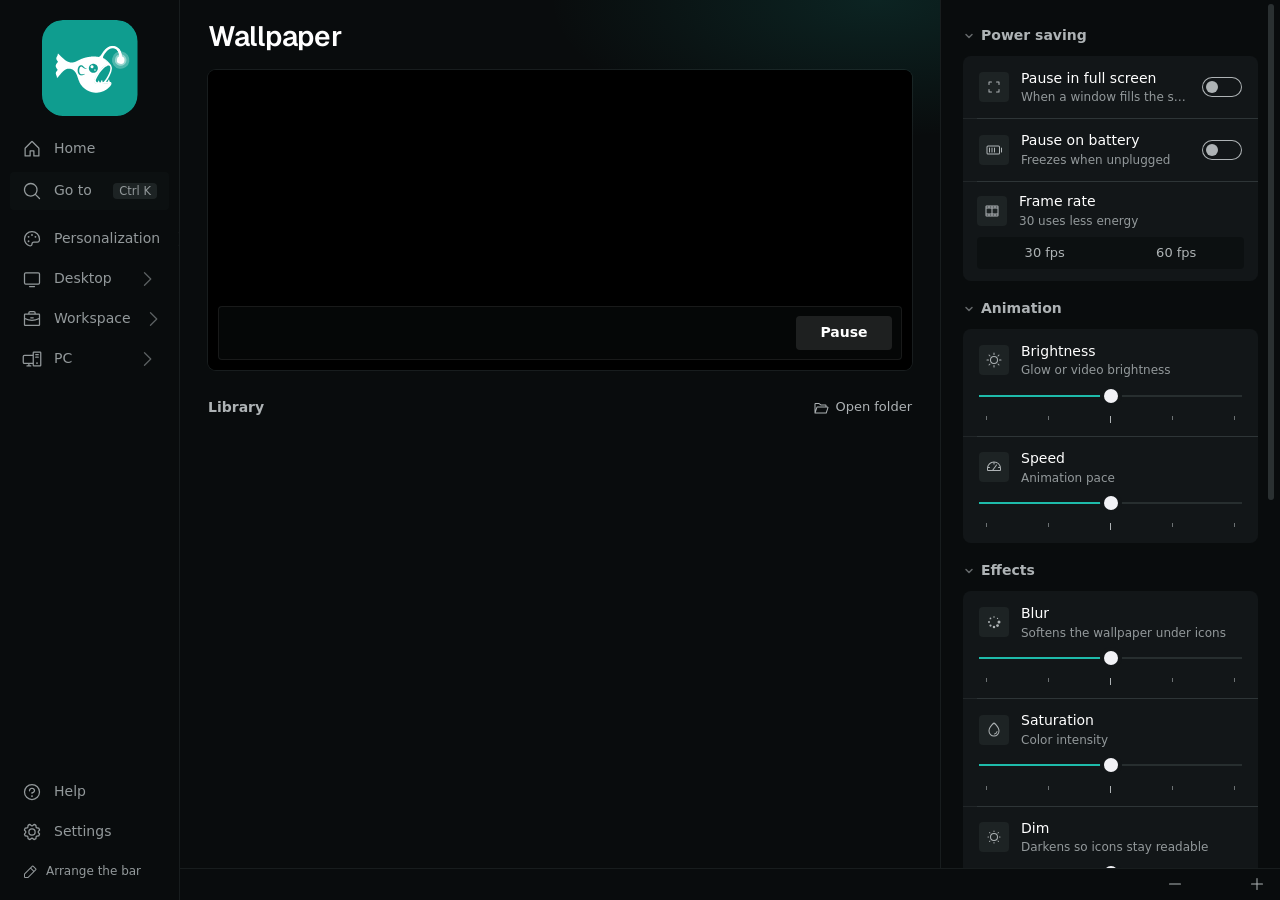
==== app/ui/index.html @ a99269d8 "Share the swim of the fish in mark-swim.js, for the marks of the window and the wallpapers that show" ====
<!doctype html>
<html lang="en">
<head>
<meta charset="utf-8">
<meta name="viewport" content="width=device-width, initial-scale=1">
<meta http-equiv="Content-Security-Policy" content="default-src 'none'; font-src 'self'; script-src 'self'; style-src 'self' 'unsafe-inline'; img-src 'self' data: blob: https://media.example https://notes.example https://shelf.example; media-src 'self' data: blob: https://media.example; frame-src 'self' https://media.example; connect-src 'self'; base-uri 'none'; form-action 'none'">
<title>lampfish</title>
<link rel="icon" href="data:,">
<link rel="stylesheet" href="main.css">
<link rel="stylesheet" href="sounds.css">
<link rel="stylesheet" href="icons.css">
<link rel="stylesheet" href="arrange.css">
<link rel="stylesheet" href="mouse.css">
<link rel="stylesheet" href="disk.css">
<link rel="stylesheet" href="hardware.css">
<link rel="stylesheet" href="network.css">
<link rel="stylesheet" href="tasks.css">
<link rel="stylesheet" href="chart.css">
<link rel="stylesheet" href="moods.css">
<link rel="stylesheet" href="creator.css">
<link rel="stylesheet" href="home.css">
<link rel="stylesheet" href="display.css">
<link rel="stylesheet" href="audio.css">
<link rel="stylesheet" href="taskbar.css">
<link rel="stylesheet" href="convert.css">
<link rel="stylesheet" href="health.css">
<link rel="stylesheet" href="duplicates.css">
<link rel="stylesheet" href="notes.css">
<link rel="stylesheet" href="shelf.css">
<link rel="stylesheet" href="help.css">
<link rel="stylesheet" href="layout.css">
<link rel="stylesheet" href="rail.css">
<link rel="stylesheet" href="welcome.css">
<link rel="stylesheet" href="panels.css">
<link rel="stylesheet" href="shell.css">
<link rel="stylesheet" href="light.css">
<link rel="stylesheet" href="material.css">
</head>
<body data-view="wallpaper">

<nav class="rail" aria-label="Services" data-resizable="right" data-variable="--width-rail" data-key="rail-width" data-min="76" data-max="230" data-initial="180">
  <button type="button" class="logo-home" title="Home" aria-label="Home"><img class="logo" src="/brand/logo/logo-lampfish-192.png" alt="" data-live-mark></button>
  <button class="service rail-home" data-view="home">
    <svg class="ph" aria-hidden="true"><use href="icons.svg#house"/></svg>
    Home
  </button>
  <button type="button" class="rail-search" id="rail-search" aria-haspopup="dialog" title="Go to a service (Ctrl K)">
    <svg class="ph" aria-hidden="true"><use href="icons.svg#magnifying-glass"/></svg>
    <span class="rail-search__label">Go to</span><kbd>Ctrl K</kbd>
  </button>
  <section class="rail-family" data-group="personalization">
    <button type="button" class="rail-title" data-group="personalization" aria-haspopup="true" aria-expanded="false"><svg class="ph rail-title__icon" aria-hidden="true"><use href="icons.svg#palette"/></svg><span data-short="Personalize">Personalization</span><svg class="ph rail-chev" aria-hidden="true"><use href="icons.svg#caret-right"/></svg></button>
    <div class="rail-group" role="group" aria-label="Personalization">
    <button class="service" data-view="modes">
      <svg class="ph" aria-hidden="true"><use href="icons.svg#swatches"/></svg>
      Themes
    </button>
    <button class="service" data-view="wallpaper" aria-current="page">
      <svg class="ph" aria-hidden="true"><use href="icons.svg#image"/></svg>
      Wallpaper
    </button>
    <button class="service" data-view="create">
      <svg class="ph" aria-hidden="true"><use href="icons.svg#magic-wand"/></svg>
      Create
    </button>
    <button class="service" data-view="icons">
      <svg class="ph" aria-hidden="true"><use href="icons.svg#folder-star"/></svg>
      Icons
    </button>
    <button class="service" data-view="mouse">
      <svg class="ph" aria-hidden="true"><use href="icons.svg#cursor"/></svg>
      Mouse
    </button>
    <button class="service" data-view="station">
      <svg class="ph" aria-hidden="true"><use href="icons.svg#waveform"/></svg>
      Sounds
    </button>
    </div>
  </section>
  <section class="rail-family" data-group="desktop">
    <button type="button" class="rail-title" data-group="desktop" aria-haspopup="true" aria-expanded="false"><svg class="ph rail-title__icon" aria-hidden="true"><use href="icons.svg#monitor"/></svg><span data-short="Desktop">Desktop</span><svg class="ph rail-chev" aria-hidden="true"><use href="icons.svg#caret-right"/></svg></button>
    <div class="rail-group" role="group" aria-label="Desktop">
    <button class="service" data-view="display">
      <svg class="ph" aria-hidden="true"><use href="icons.svg#monitor"/></svg>
      Display
    </button>
    <button class="service" data-view="audio">
      <svg class="ph" aria-hidden="true"><use href="icons.svg#speaker-high"/></svg>
      Audio
    </button>
    <button class="service" data-view="taskbar">
      <svg class="ph" aria-hidden="true"><use href="icons.svg#lf-taskbar"/></svg>
      Taskbar
    </button>
    <button class="service" data-view="arrange">
      <svg class="ph" aria-hidden="true"><use href="icons.svg#grid-nine"/></svg>
      Arrange
    </button>
    </div>
  </section>
  <section class="rail-family" data-group="workspace">
    <button type="button" class="rail-title" data-group="workspace" aria-haspopup="true" aria-expanded="false"><svg class="ph rail-title__icon" aria-hidden="true"><use href="icons.svg#briefcase"/></svg><span data-short="Workspace">Workspace</span><svg class="ph rail-chev" aria-hidden="true"><use href="icons.svg#caret-right"/></svg></button>
    <div class="rail-group" role="group" aria-label="Workspace">
    <button class="service" data-view="notes">
      <svg class="ph" aria-hidden="true"><use href="icons.svg#note"/></svg>
      Notes
    </button>
    <button class="service" data-view="shelf">
      <svg class="ph" aria-hidden="true"><use href="icons.svg#tray"/></svg>
      Shelf
    </button>
    <button class="service" data-view="convert">
      <svg class="ph" aria-hidden="true"><use href="icons.svg#arrows-left-right"/></svg>
      Convert
    </button>
    </div>
  </section>
  <section class="rail-family" data-group="pc">
    <button type="button" class="rail-title" data-group="pc" aria-haspopup="true" aria-expanded="false"><svg class="ph rail-title__icon" aria-hidden="true"><use href="icons.svg#desktop-tower"/></svg><span data-short="PC">PC</span><svg class="ph rail-chev" aria-hidden="true"><use href="icons.svg#caret-right"/></svg></button>
    <div class="rail-group" role="group" aria-label="PC">
    <button class="service" data-view="health">
      <svg class="ph" aria-hidden="true"><use href="icons.svg#heartbeat"/></svg>
      Health
    </button>
    <button class="service" data-view="tasks">
      <svg class="ph" aria-hidden="true"><use href="icons.svg#lf-pulse-window"/></svg>
      Tasks
    </button>
    <button class="service" data-view="files">
      <svg class="ph" aria-hidden="true"><use href="icons.svg#hard-drives"/></svg>
      Storage
    </button>
    <button class="service" data-view="hardware">
      <svg class="ph" aria-hidden="true"><use href="icons.svg#cpu"/></svg>
      Hardware
    </button>
    <button class="service" data-view="network">
      <svg class="ph" aria-hidden="true"><use href="icons.svg#wifi-high"/></svg>
      Network
    </button>
    </div>
  </section>
  <button class="service service--help" data-view="help">
    <svg class="ph" aria-hidden="true"><use href="icons.svg#question"/></svg>
    Help
  </button>
  <button class="service service--settings" data-view="settings">
    <svg class="ph" aria-hidden="true"><use href="icons.svg#gear"/></svg>
    Settings
  </button>
  <div class="rail-edit">
    <button type="button" class="rail-edit__start" id="bar-edit" title="Arrange the bar"><svg class="ph" aria-hidden="true"><use href="icons.svg#pencil-simple"/></svg><span>Arrange the bar</span></button>
    <button type="button" class="rail-edit__reset" id="bar-reset" title="Reset the bar"><svg class="ph" aria-hidden="true"><use href="icons.svg#arrow-counter-clockwise"/></svg><span>Reset</span></button>
    <button type="button" class="rail-edit__done" id="bar-done" title="Done"><svg class="ph" aria-hidden="true"><use href="icons.svg#check"/></svg><span>Done</span></button>
  </div>
</nav>

<main class="contents">

  <section class="view view--home only-home" aria-label="Home">
    <div class="home-header">
      <div class="h-clock"><span class="h-time" id="h-time"></span><span class="h-date" id="h-date"></span></div>
      <div class="h-health" id="h-health" hidden><button type="button" class="h-health__seal" data-to="health-slow"><span class="seal seal--small"></span></button><button type="button" class="h-health__seal" data-to="health-radar"><span class="seal seal--small"></span></button></div>
      <div class="h-weather" id="h-weather" hidden>
        <svg class="ph h-weather__icon" id="h-weather-icon" aria-hidden="true"><use href="icons.svg#cloud"/></svg>
        <div class="h-weather__text"><span class="h-weather__temp" id="h-weather-temp"></span><span class="h-weather__what" id="h-weather-what"></span></div>
        <div class="h-weather__details"><span id="h-weather-city"></span><span id="h-weather-details"></span></div>
      </div>
      <div class="h-tools"><button type="button" class="h-customize" id="h-customize" title="Choose the cards of Home and their order" aria-label="Customize"><svg class="ph" aria-hidden="true"><use href="icons.svg#pencil-simple"/></svg><span>Customize</span></button></div>
    </div>
    <div class="h-actions" id="h-actions" role="group" aria-label="Actions">
      <button type="button" class="tool-chip" data-act="capture" title="Drag a zone, or click a window"><svg class="ph" aria-hidden="true"><use href="icons.svg#scan"/></svg>Capture</button>
      <button type="button" class="tool-chip" data-act="note" title="A new note in Notes"><svg class="ph" aria-hidden="true"><use href="icons.svg#note"/></svg>Note</button>
      <button type="button" class="tool-chip" data-act="convert" title="Images, PDF, text, on this PC"><svg class="ph" aria-hidden="true"><use href="icons.svg#arrows-left-right"/></svg>Convert</button>
      <button type="button" class="tool-chip" data-act="memory" title="Closes the programs not in use that you tick"><svg class="ph" aria-hidden="true"><use href="icons.svg#broom"/></svg>Free up memory</button>
      <button type="button" class="tool-chip" data-act="refresh" title="If File Explorer keeps an old folder icon"><svg class="ph" aria-hidden="true"><use href="icons.svg#arrows-clockwise"/></svg>Refresh icons</button>
      <button type="button" class="tool-chip" data-act="straighten" title="Every desktop icon goes to the nearest cell, with Undo"><svg class="ph" aria-hidden="true"><use href="icons.svg#align-left"/></svg>Straighten</button>
    </div>
    <div class="h-editing" id="h-editing" hidden>
      <p>Drag a block, or a card to any cell of the grid. A click hides a block, unpins a card or shows an action, and the corner button of a card changes its size.</p>
      <button type="button" class="button" id="h-reset"><svg class="ph" aria-hidden="true"><use href="icons.svg#arrow-counter-clockwise"/></svg>Reset Home</button>
      <button type="button" class="button button--accent" id="h-done"><svg class="ph" aria-hidden="true"><use href="icons.svg#check"/></svg>Done</button>
    </div>
    <div class="h-new" id="h-new" hidden><svg class="ph" aria-hidden="true"><use href="icons.svg#lf-assistant"/></svg><span><b>New: the assistant</b><small>A round button at the edge of the screen for a note or a capture, from any app.</small></span><button type="button" class="button button--accent" id="h-new-on"><svg class="ph" aria-hidden="true"><use href="icons.svg#power"/></svg>Turn it on</button><button type="button" class="h-new__close" id="h-new-close" aria-label="Not now" title="Not now"><svg class="ph" aria-hidden="true"><use href="icons.svg#x"/></svg></button></div>
    <div class="h-steps" id="h-steps" hidden></div>
    <div class="h-board" id="h-board">
    <div class="h-main">
      <div class="h-stage" data-block="stage">
        <button class="h-wallpaper" id="h-wallpaper" aria-label="Wallpaper">
          <div class="preview" id="h-wallpaper-preview"></div>
          <div class="h-desktop" id="h-desktop" aria-hidden="true"></div>
        </button>
        <div class="h-now">
          <div class="h-now__what"><span class="h-now__name" id="h-now-name" translate="no"></span><span class="h-now__type" id="h-now-type"></span></div>
          <button class="button" id="h-previous"><svg class="ph" aria-hidden="true"><use href="icons.svg#skip-back"/></svg>Previous</button>
          <button class="button" id="h-pause"><svg class="ph" aria-hidden="true"><use href="icons.svg#pause"/></svg>Pause</button>
          <button class="button" id="h-next"><svg class="ph" aria-hidden="true"><use href="icons.svg#skip-forward"/></svg>Next</button>
        </div>
        <div class="h-modes" id="h-moods"></div>
      </div>
      <div class="h-pc" data-block="pc">
        <div class="h-pc__head"><h2>This PC</h2></div>
        <div class="security h-pc__dials security--high"><div class="dials dials--small" id="h-dials"></div><div class="h-instruments" id="h-instruments"></div></div>
      </div>
      <div class="h-quickset" data-block="quick">
        <div class="h-display">
          <h2><button class="h-title-link" id="h-display" data-dock-to="display" aria-pressed="false">Display<svg class="ph chevron" aria-hidden="true"><use href="icons.svg#caret-right"/></svg></button></h2>
          <div class="group h-quick" id="h-quick">
            <div class="h-q">
              <svg class="ph glyph" aria-hidden="true"><use href="icons.svg#sun-horizon"/></svg>
              <span class="h-q__what"><span class="h-q__name">Warm screen</span><small><button class="link h-q__night" id="night-light" title="Opens the Night light settings of Windows"><svg class="ph" aria-hidden="true"><use href="icons.svg#moon-stars"/></svg>Night light</button></small></span>
              <input type="range" id="warm-strength" min="10" max="100" step="5" aria-label="Strength">
              <span class="toggler"><input type="checkbox" id="warm-on" aria-label="Warm screen"></span>
            </div>
            <div class="h-q" id="h-saver">
              <svg class="ph glyph" aria-hidden="true"><use href="icons.svg#leaf"/></svg>
              <span class="h-q__what"><span class="h-q__name">Energy saver</span><small id="saver-detail"></small></span>
              <span></span>
              <span class="toggler"><input type="checkbox" id="saver-on" aria-label="Energy saver"></span>
            </div>
            <div class="h-q" data-win-row="dark">
              <svg class="ph glyph" aria-hidden="true"><use href="icons.svg#lf-dark-mode"/></svg>
              <span class="h-q__what"><span class="h-q__name">Dark mode</span><small>Windows and the apps that follow it</small></span>
              <span></span>
              <span class="toggler"><input type="checkbox" data-win="dark" aria-label="Dark mode"></span>
            </div>
            <button class="h-q h-q--link" id="power-more" aria-expanded="false" aria-controls="power-rows">
              <svg class="ph glyph" aria-hidden="true"><use href="icons.svg#lf-sleep"/></svg>
              <span class="h-q__what"><span class="h-q__name">Screen and sleep</span><small id="power-summary"></small></span>
              <span></span>
              <svg class="ph chevron" aria-hidden="true"><use href="icons.svg#caret-right"/></svg>
            </button>
            <div class="h-q__more" id="power-rows" hidden>
              <div class="h-q">
                <svg class="ph glyph" aria-hidden="true"><use href="icons.svg#monitor"/></svg>
                <span class="h-q__what"><span class="h-q__name">Screen off after</span><small class="h-q__when battery-only">Plugged in, then on battery</small></span>
                <label class="time-select" title="Plugged in"><svg class="ph" aria-hidden="true"><use href="icons.svg#plug"/></svg><select id="screen-ac" aria-label="Screen off after, plugged in"></select></label>
                <label class="time-select battery-only" title="On battery"><svg class="ph" aria-hidden="true"><use href="icons.svg#battery-high"/></svg><select id="screen-dc" aria-label="Screen off after, on battery"></select></label>
              </div>
              <div class="h-q">
                <svg class="ph glyph" aria-hidden="true"><use href="icons.svg#lf-sleep"/></svg>
                <span class="h-q__what"><span class="h-q__name">Sleep after</span><small class="h-q__when battery-only">Plugged in, then on battery</small></span>
                <label class="time-select" title="Plugged in"><svg class="ph" aria-hidden="true"><use href="icons.svg#plug"/></svg><select id="sleep-ac" aria-label="Sleep after, plugged in"></select></label>
                <label class="time-select battery-only" title="On battery"><svg class="ph" aria-hidden="true"><use href="icons.svg#battery-high"/></svg><select id="sleep-dc" aria-label="Sleep after, on battery"></select></label>
              </div>
            </div>
          </div>
        </div>
        <div class="h-sound">
          <h2><button class="h-title-link" id="h-sound" data-dock-to="station" aria-pressed="false">Sounds<svg class="ph chevron" aria-hidden="true"><use href="icons.svg#caret-right"/></svg></button></h2>
          <div class="group h-quick">
            <div class="h-q" data-win-row="volume">
              <svg class="ph glyph" aria-hidden="true"><use href="icons.svg#speaker-high"/></svg>
              <span class="h-q__what"><span class="h-q__name">Volume</span><small data-win-text="volume"></small></span>
              <input type="range" data-win="volume" min="0" max="100" step="2" aria-label="Volume of Windows">
              <span class="toggler"><input type="checkbox" data-win="sound" aria-label="Sound of Windows"></span>
            </div>
            <div class="h-q" data-win-row="mic">
              <svg class="ph glyph" aria-hidden="true"><use href="icons.svg#microphone"/></svg>
              <span class="h-q__what"><span class="h-q__name">Microphone</span><small data-win-text="mic"></small></span>
              <span></span>
              <span class="toggler"><input type="checkbox" data-win="mic" aria-label="Microphone"></span>
            </div>
          </div>
        </div>
      </div>
    </div>
    <div class="h-shortcuts" id="h-tiles"></div>
    </div>
    <div class="h-pin" id="h-pin" hidden><span class="h-pin__title">Pin to Home</span><div class="h-pin__list" id="h-pin-list"></div></div>
  </section>

  <section class="view view--modes only-modes" aria-label="Themes">
    <h1>Themes</h1>
    <div class="mode-steps" id="mood-help"></div>
    <div class="mood-preview" id="mood-preview" hidden></div>
    <div class="title-section title-section--first"><h2>My themes<span class="count" id="mood-count"></span></h2><button class="button mood-import" id="mood-import"><svg class="ph" aria-hidden="true"><use href="icons.svg#download-simple"/></svg>Import</button></div>
    <div class="moods" id="moods"></div>
    <div class="title-section"><h2>Start from a model</h2><span class="config">Built from your current setup</span></div>
    <div class="starters" id="mood-starters"></div>
  </section>

  <section class="view only-wallpaper" aria-label="Wallpaper">
    <h1>Wallpaper</h1>
    <div class="hero" id="hero">
      <div class="preview" id="hero-preview"></div>
      <div class="effects" id="hero-effects"></div>
      <div class="strip">
        <div class="what"><span class="title" id="hero-name" translate="no"></span><span class="type" id="hero-type"></span></div>
        <div class="segments hero-screens" id="hero-screens" role="radiogroup" aria-label="Screen" hidden></div>
        <button class="pause" id="pause">Pause</button>
      </div>
    </div>

    <div class="group w-slide" id="w-slide" hidden>
      <button type="button" class="row action" id="w-slide-go">
        <span class="caption"><svg class="ph glyph" aria-hidden="true"><use href="icons.svg#timer"/></svg><span id="w-slide-text">Windows changes its own wallpaper every 30 minutes<small>Each change makes the live wallpaper blink</small></span></span>
        <svg class="ph chevron" aria-hidden="true"><use href="icons.svg#caret-right"/></svg>
      </button>
    </div>

    <div class="title-section">
      <h2>Library<span class="count" id="count"></span></h2>
      <button class="link" id="folder"><svg class="ph" aria-hidden="true"><use href="icons.svg#folder-open"/></svg>Open folder</button>
    </div>
    <div class="grid" id="grid"></div>
  </section>

  <section class="view view--mouse only-mouse" aria-label="Mouse">
    <h1>Mouse</h1>
    <div class="target showcase-mouse">
      <div class="showcase__header">
        <div class="target__what"><span class="title" id="s-theme"></span><span class="path">Pick a role, then a cursor from the library to replace it</span></div>
        <div class="showcase__controls">
          <div class="size-cursor" role="group" aria-label="Pointer size">
            <button class="size-cursor__step" id="s-minus" aria-label="Smaller" title="Smaller"><svg class="ph" aria-hidden="true"><use href="icons.svg#minus"/></svg></button>
            <span class="size-cursor__value"><svg class="ph" aria-hidden="true"><use href="icons.svg#cursor"/></svg><b id="s-size-label"></b></span>
            <button class="size-cursor__step" id="s-plus" aria-label="Larger" title="Larger"><svg class="ph" aria-hidden="true"><use href="icons.svg#plus"/></svg></button>
          </div>
          <button class="button" id="s-original" hidden><svg class="ph" aria-hidden="true"><use href="icons.svg#clock-counter-clockwise"/></svg>Back to original</button>
          <button class="button" id="s-initial"><svg class="ph" aria-hidden="true"><use href="icons.svg#arrow-counter-clockwise"/></svg>Reset to default</button>
        </div>
      </div>
      <form class="mouse-draft" id="s-draft" hidden>
        <span class="mouse-draft__text" id="s-draft-text"></span>
        <input id="s-draft-name" maxlength="40" placeholder="Name the new theme" autocomplete="off" aria-label="Theme name">
        <button class="button button--accent" type="submit"><svg class="ph" aria-hidden="true"><use href="icons.svg#floppy-disk"/></svg>Save as a theme</button>
        <button class="button" type="button" id="s-update" hidden></button>
        <button class="link" type="button" id="s-discard"><svg class="ph" aria-hidden="true"><use href="icons.svg#x"/></svg>Discard</button>
      </form>
      <div class="roles" id="s-roles"></div>
    </div>
    <div class="title-section title-section--tabs">
      <div class="segments tabs" id="s-tabs" role="tablist" aria-label="Cursor library"></div>
      <button class="link" id="s-folder"><svg class="ph" aria-hidden="true"><use href="icons.svg#folder-open"/></svg>Open folder</button>
    </div>
    <div id="s-library"><div class="waiting loading">Reading cursors</div></div>
  </section>

  <section class="view view--station only-station" aria-label="Sounds">
    <h1>Sounds</h1>
    <div class="banner-sound" id="banner-sound">
      <div class="knob-block">
        <div class="knob" id="knob" role="slider" tabindex="0" aria-label="Volume" aria-valuemin="0" aria-valuemax="100" title="Volume: drag left or right">
          <div class="knob__ring" id="knob-ring" aria-hidden="true"></div>
          <div class="knob__button" aria-hidden="true"><i class="knob__marker"></i></div>
        </div>
        <span class="knob__legend">Volume <output id="volume-value"></output></span>
      </div>
      <div class="screen-sound">
        <div class="screen-sound__up">
          <span class="title" id="banner-event"></span>
          <span class="screen-sound__state" id="banner-state"></span>
        </div>
        <span class="path" id="banner-sound-name"></span>
        <canvas class="level" id="level" aria-hidden="true"></canvas>
      </div>
      <button class="keycap-pill keycap-listen" id="banner-listen">
        <span class="dome">
          <svg class="ph icon-playback" aria-hidden="true"><use href="icons.svg#play"/></svg>
          <svg class="ph icon-stop" aria-hidden="true"><use href="icons.svg#stop"/></svg>
        </span>
        <span class="listen-label">Listen</span>
      </button>
    </div>

    <div class="sounds-zones">
      <section class="zone-sounds zone-sounds--events" aria-labelledby="title-events">
        <header class="zone-sounds__header">
          <svg class="ph glyph" aria-hidden="true"><use href="icons.svg#bell"/></svg>
          <div><h2 id="title-events">Events</h2><p>Pick a moment of the PC, then the sound it plays</p></div>
        </header>
        <div class="events" id="events"></div>
      </section>
      <section class="zone-sounds zone-sounds--library" aria-labelledby="title-library">
        <header class="zone-sounds__header">
          <svg class="ph glyph" aria-hidden="true"><use href="icons.svg#music-notes"/></svg>
          <div><h2 id="title-library">Library<span class="count" id="sounds-count"></span></h2><p>Sound for <strong id="sounds-for"></strong></p></div>
          <button class="tool-chip" id="sounds-toggle"><svg class="ph" aria-hidden="true"><use href="icons.svg#caret-up-down"/></svg><span>Expand all</span></button>
          <button class="tool-chip" id="sounds-folder"><svg class="ph" aria-hidden="true"><use href="icons.svg#folder-open"/></svg><span>Open folder</span></button>
        </header>
        <div class="packs" id="packs"></div>
      </section>
    </div>
    <input type="file" id="sounds-files" accept="audio/*,.wav,.mp3,.m4a,.aac,.ogg,.oga,.opus,.flac,.webm" multiple hidden>
  </section>

  <section class="view view--display only-display" aria-label="Display">
    <h1>Display</h1>
    <div class="d-map" id="d-map"><div class="waiting loading">Reading screens</div></div>
    <p class="help-section d-help" id="d-help"></p>
    <div class="group">
      <div class="row row--setting d-chosen">
        <span class="caption"><svg class="ph glyph" aria-hidden="true"><use href="icons.svg#monitor"/></svg><span><span id="d-name" translate="no"></span><small id="d-specs"></small></span></span>
        <span class="d-badge state" id="d-main" hidden>Main screen</span>
      </div>
    </div>

    <h2 class="settings-title" id="d-bright-title" hidden>Brightness</h2>
    <div class="group" id="d-bright" hidden></div>

    <h2 class="settings-title">Comfort</h2>
    <div class="group">
      <label class="toggle" data-win-row="dark">
        <input type="checkbox" data-win="dark">
        <span class="caption"><svg class="ph glyph" aria-hidden="true"><use href="icons.svg#lf-dark-mode"/></svg><span>Dark mode<small>Windows and the apps that follow it</small></span></span>
      </label>
      <label class="toggle">
        <input type="checkbox" id="d-warm-on">
        <span class="caption"><svg class="ph glyph" aria-hidden="true"><use href="icons.svg#sun-horizon"/></svg><span>Warm screen<small>Warmer colors for the evening, gone when lampfish closes</small></span></span>
      </label>
      <div class="setting">
        <label for="d-warm"><span class="caption"><svg class="ph glyph" aria-hidden="true"><use href="icons.svg#thermometer-simple"/></svg><span>Strength<small>From a light tint to deep amber</small></span></span><output id="d-warm-value"></output></label>
        <input type="range" id="d-warm" min="10" max="100" step="5">
        <div class="ticks"><i></i><i></i><i></i><i></i><i></i></div>
      </div>
      <button class="row action" id="d-night-light">
        <span class="caption"><svg class="ph glyph" aria-hidden="true"><use href="icons.svg#moon"/></svg><span>Night light of Windows<small>Its own schedule and strength, in the Windows settings</small></span></span>
        <svg class="ph chevron" aria-hidden="true"><use href="icons.svg#caret-right"/></svg>
      </button>
    </div>

    <h2 class="settings-title">Power</h2>
    <div class="group" id="d-power">
      <div class="row row--setting">
        <span class="caption"><svg class="ph glyph" aria-hidden="true"><use href="icons.svg#monitor"/></svg><span>Screen off after<small class="battery-only">Plugged in, then on battery</small></span></span>
        <div class="d-pair"><label class="time-select" title="Plugged in"><svg class="ph" aria-hidden="true"><use href="icons.svg#plug"/></svg><select id="d-screen-ac" aria-label="Screen off after, plugged in"></select></label><label class="time-select battery-only" title="On battery"><svg class="ph" aria-hidden="true"><use href="icons.svg#battery-high"/></svg><select id="d-screen-dc" aria-label="Screen off after, on battery"></select></label></div>
      </div>
      <div class="row row--setting">
        <span class="caption"><svg class="ph glyph" aria-hidden="true"><use href="icons.svg#lf-sleep"/></svg><span>Sleep after<small class="battery-only">Plugged in, then on battery</small></span></span>
        <div class="d-pair"><label class="time-select" title="Plugged in"><svg class="ph" aria-hidden="true"><use href="icons.svg#plug"/></svg><select id="d-sleep-ac" aria-label="Sleep after, plugged in"></select></label><label class="time-select battery-only" title="On battery"><svg class="ph" aria-hidden="true"><use href="icons.svg#battery-high"/></svg><select id="d-sleep-dc" aria-label="Sleep after, on battery"></select></label></div>
      </div>
      <label class="toggle" id="d-saver-row">
        <input type="checkbox" id="d-saver-on">
        <span class="caption"><svg class="ph glyph" aria-hidden="true"><use href="icons.svg#leaf"/></svg><span>Energy saver<small id="d-saver-detail"></small></span></span>
      </label>
    </div>
  </section>

  <section class="view view--audio only-audio" aria-label="Audio">
    <h1>Audio</h1>
    <h2 class="settings-title a-title">Outputs</h2>
    <div class="a-zone" id="a-outputs"><div class="waiting loading">Reading the audio devices</div></div>
    <h2 class="settings-title a-title">Inputs</h2>
    <p class="help-section a-help">The level moves when an app uses the microphone</p>
    <div class="a-zone" id="a-inputs"></div>

    <h2 class="settings-title">Shortcut</h2>
    <div class="group">
      <label class="toggle">
        <input type="checkbox" id="a-shortcut">
        <span class="caption"><svg class="ph glyph" aria-hidden="true"><use href="icons.svg#lf-keyboard-keys"/></svg><span>Switch output with a shortcut<small>Goes to the next output, from any app</small></span></span>
      </label>
      <div class="row row--setting">
        <span class="caption"><svg class="ph glyph" aria-hidden="true"><use href="icons.svg#lf-keycap"/></svg><span>Keys<small id="a-keys-help">Click, then press the new keys</small></span></span>
        <button class="button a-keys" id="a-keys" translate="no"><svg class="ph" aria-hidden="true"><use href="icons.svg#keyboard"/></svg></button>
      </div>
      <button class="row action" id="a-settings">
        <span class="caption"><svg class="ph glyph" aria-hidden="true"><use href="icons.svg#gear"/></svg><span>Sound settings of Windows<small>Output per app and advanced options</small></span></span>
        <svg class="ph chevron" aria-hidden="true"><use href="icons.svg#caret-right"/></svg>
      </button>
    </div>
  </section>

  <section class="view view--icons only-icons" aria-label="Icons">
    <h1>Icons</h1>
    <div class="target" id="target">
      <div class="target__icon"><img id="target-icon" alt=""></div>
      <div class="target__what"><span class="title" id="target-name"></span><span class="path" id="target-path"></span></div>
      <div class="target__actions">
        <button class="button" id="target-browse"><svg class="ph" aria-hidden="true"><use href="icons.svg#folder-open"/></svg>Browse</button>
        <button class="button" id="target-open"><svg class="ph" aria-hidden="true"><use href="icons.svg#arrow-square-out"/></svg>Open</button>
        <button class="button" id="target-original" hidden><svg class="ph" aria-hidden="true"><use href="icons.svg#clock-counter-clockwise"/></svg>Back to original</button>
        <button class="button" id="target-initial"><svg class="ph" aria-hidden="true"><use href="icons.svg#arrow-counter-clockwise"/></svg>Reset to default</button>
      </div>
    </div>

    <div class="title-section title-section--tabs">
      <div class="segments tabs" id="tabs" role="tablist" aria-label="Icon library"></div>
      <button class="link" id="icons-folder"><svg class="ph" aria-hidden="true"><use href="icons.svg#folder-open"/></svg>Open folder</button>
    </div>
    <div class="library" id="library"></div>
  </section>

  <section class="view view--taskbar only-taskbar" aria-label="Taskbar">
    <h1>Taskbar</h1>
    <p class="help-section tb-help" id="tb-old" hidden>This PC runs Windows 10: only the settings that Windows 10 has are shown.</p>
    <h2 class="settings-title">Look</h2>
    <div class="group">
      <div class="row row--setting">
        <span class="caption"><svg class="ph glyph" aria-hidden="true"><use href="icons.svg#align-center-horizontal"/></svg><span>Alignment<small>Icons at the left or in the middle</small></span></span>
        <div class="segments tb-choice" id="tb-align" role="radiogroup" aria-label="Alignment"><button type="button" role="radio" data-value="0" aria-checked="false">Left</button><button type="button" role="radio" data-value="1" aria-checked="false">Center</button></div>
      </div>
      <div class="row row--setting">
        <span class="caption"><svg class="ph glyph" aria-hidden="true"><use href="icons.svg#magnifying-glass"/></svg><span>Search<small>What the search takes in the taskbar</small></span></span>
        <div class="segments tb-choice" id="tb-search" role="radiogroup" aria-label="Search"><button type="button" role="radio" data-value="0" aria-checked="false">Hidden</button><button type="button" role="radio" data-value="1" aria-checked="false">Icon</button><button type="button" role="radio" data-value="2" aria-checked="false">Box</button><button type="button" role="radio" data-value="3" aria-checked="false">Icon + text</button></div>
      </div>
      <label class="toggle">
        <input type="checkbox" id="tb-seconds">
        <span class="caption"><svg class="ph glyph" aria-hidden="true"><use href="icons.svg#timer"/></svg><span>Seconds in the clock<small>Shown next to the time</small></span></span>
      </label>
    </div>
    <h2 class="settings-title">Buttons</h2>
    <div class="group">
      <label class="toggle">
        <input type="checkbox" id="tb-taskView">
        <span class="caption"><svg class="ph glyph" aria-hidden="true"><use href="icons.svg#browsers"/></svg><span>Task View<small>The button that shows the open windows</small></span></span>
      </label>
      <label class="toggle">
        <input type="checkbox" id="tb-widgets">
        <span class="caption"><svg class="ph glyph" aria-hidden="true"><use href="icons.svg#squares-four"/></svg><span>Widgets<small>The news and weather button</small></span></span>
      </label>
      <label class="toggle">
        <input type="checkbox" id="tb-corner">
        <span class="caption"><svg class="ph glyph" aria-hidden="true"><use href="icons.svg#lf-show-desktop-corner"/></svg><span>Show desktop corner<small>A click on the far right shows the desktop</small></span></span>
      </label>
    </div>
    <div class="group tb-lockbox" id="tb-lockbox" hidden><div class="row row--setting tb-lock" id="tb-lock">
      <span class="caption"><svg class="ph glyph" aria-hidden="true"><use href="icons.svg#lock-simple"/></svg><span>Windows keeps a setting for itself<small id="tb-lock-text">It refuses the change on this version</small></span></span>
      <button type="button" class="button" id="tb-lock-open"><svg class="ph" aria-hidden="true"><use href="icons.svg#gear"/></svg>Open Windows Settings</button>
    </div></div>
    <h2 class="settings-title">Behavior</h2>
    <div class="group">
      <label class="toggle">
        <input type="checkbox" id="tb-autoHide">
        <span class="caption"><svg class="ph glyph" aria-hidden="true"><use href="icons.svg#caret-line-down"/></svg><span>Hide it automatically<small>It slides away and comes back when the pointer reaches the edge</small></span></span>
      </label>
      <div class="row row--setting">
        <span class="caption"><svg class="ph glyph" aria-hidden="true"><use href="icons.svg#cards"/></svg><span>Combine windows<small>Buttons of the same app, on one button</small></span></span>
        <div class="segments tb-choice" id="tb-combine" role="radiogroup" aria-label="Combine windows"><button type="button" role="radio" data-value="0" aria-checked="false">Always</button><button type="button" role="radio" data-value="1" aria-checked="false">When full</button><button type="button" role="radio" data-value="2" aria-checked="false">Never</button></div>
      </div>
      <label class="toggle">
        <input type="checkbox" id="tb-allScreens">
        <span class="caption"><svg class="ph glyph" aria-hidden="true"><use href="icons.svg#lf-two-screens"/></svg><span>On every screen<small>The taskbar on each of the screens</small></span></span>
      </label>
    </div>
    <p class="help-section tb-help">Windows 11 has no setting to put the taskbar at the top or on a side, to change its size or to make it transparent. Changing them means injecting code into Explorer, which breaks with Windows updates and is read as malware by antiviruses, so lampfish does not.</p>
    <button class="row action" id="tb-reset">
      <span class="caption"><svg class="ph glyph" aria-hidden="true"><use href="icons.svg#arrow-counter-clockwise"/></svg><span>Put the taskbar back as it was<small>Every setting lampfish changed goes back to what it was</small></span></span>
    </button>
  </section>
  <section class="view view--arrange only-arrange" aria-label="Arrange">
    <h1>Arrange</h1>
    <div class="map" id="map" role="group" aria-label="Screen map"><div class="empty loading">Reading the desktop</div></div>
    <div class="map-actions">
      <button class="button-sort" id="arrange-undo"><svg class="ph glyph" aria-hidden="true"><use href="icons.svg#arrow-u-up-left"/></svg><span>Undo</span></button>
      <button class="button-sort" id="arrange-original"><svg class="ph glyph" aria-hidden="true"><use href="icons.svg#arrow-counter-clockwise"/></svg><span>Back to original</span></button>
      <button class="button-sort" id="arrange-save"><svg class="ph glyph" aria-hidden="true"><use href="icons.svg#floppy-disk"/></svg><span>Save current</span></button>
    </div>

    <div class="title-section">
      <h2>Arrangement</h2>
    </div>
    <div class="arrangements" id="arrangements" role="radiogroup" aria-label="Arrangement"></div>

    <div class="title-section">
      <h2>My arrangements<span class="count" id="layout-count"></span></h2>
      <span class="config" id="config"></span>
    </div>
    <div class="arrangements arrangements--mine" id="mine"></div>
  </section>

  <section class="view view--notes only-notes" aria-label="Notes">
    <h1>Notes</h1>
    <div class="n-layout">
      <aside class="n-side">
        <div class="n-tools">
          <label class="search"><svg class="ph" aria-hidden="true"><use href="icons.svg#magnifying-glass"/></svg><input type="search" id="n-search" placeholder="Search the notes" aria-label="Search the notes"></label>
          <button type="button" class="button button--accent n-new" id="n-new" title="New note (Ctrl + N)" aria-label="New note"><svg class="ph" aria-hidden="true"><use href="icons.svg#plus"/></svg><span>New note</span></button>
        </div>
        <div class="n-count" id="n-count"></div>
        <div class="n-list" id="n-list" role="list" aria-label="Notes"></div>
        <button type="button" class="link n-more" id="n-more" hidden><svg class="ph" aria-hidden="true"><use href="icons.svg#caret-down"/></svg></button>
      </aside>
      <article class="n-note" id="n-note">
        <div class="n-empty" id="n-empty">
          <svg class="ph n-empty__icon" aria-hidden="true"><use href="icons.svg#note"/></svg>
          <p>Each note is a Markdown file, readable by any app and by Obsidian. They save themselves at each change: there is no button to press.</p>
          <button type="button" class="button button--accent" id="n-first"><svg class="ph" aria-hidden="true"><use href="icons.svg#note-pencil"/></svg>Write a note</button>
        </div>
        <div class="n-editor" id="n-editor" hidden>
          <div class="n-head">
            <input type="text" class="n-title" id="n-title" aria-label="Name of the note" spellcheck="false" translate="no">
            <span class="n-saved state" id="n-saved" data-state="saved" title="Each change is written to the file right away" aria-live="polite"><span id="n-saved-text">Saved automatically</span></span>
            <div class="segments n-mode" role="radiogroup" aria-label="Mode"><button type="button" role="radio" data-mode="write" aria-checked="true">Write</button><button type="button" role="radio" data-mode="read" aria-checked="false">Read</button></div>
            <button type="button" class="tool-chip n-delete" id="n-remove" title="Delete"><svg class="ph" aria-hidden="true"><use href="icons.svg#trash-simple"/></svg><span>Delete</span></button>
          </div>
          <div class="n-bar" id="n-bar" role="toolbar" aria-label="Formatting"></div>
          <textarea class="n-text" id="n-text" spellcheck="true" aria-label="Text of the note" placeholder="Write here. # for a title, - for a list, [ ] for a task"></textarea>
          <div class="n-read md" id="n-read" hidden></div>
          <div class="n-status" id="n-status" aria-live="polite"></div>
        </div>
      </article>
    </div>
  </section>

  <section class="view view--shelf only-shelf" aria-label="Shelf">
    <div class="s-head">
      <h1>Shelf</h1>
      <button type="button" class="link" id="shelf-folder"><svg class="ph" aria-hidden="true"><use href="icons.svg#folder-open"/></svg>Open the folder</button>
    </div>
    <div class="s-tools">
      <div class="segments" id="s-filters" role="radiogroup" aria-label="Show"><button type="button" role="radio" data-kind="all" aria-checked="true">All</button><button type="button" role="radio" data-kind="capture" aria-checked="false">Captures</button><button type="button" role="radio" data-kind="image" aria-checked="false">Images</button><button type="button" role="radio" data-kind="pdf" aria-checked="false">PDF</button><button type="button" role="radio" data-kind="other" aria-checked="false">Other</button></div>
      <span class="s-space"></span>
      <button type="button" class="button" id="s-add"><svg class="ph" aria-hidden="true"><use href="icons.svg#plus"/></svg>Add files</button>
      <div class="s-capture">
        <button type="button" class="button button--accent s-capture__main" id="s-capture" title="Drag a zone, or click a window"><svg class="ph" aria-hidden="true"><use href="icons.svg#scan"/></svg>Capture</button>
        <button type="button" class="button button--accent s-capture__more" id="s-capture-more" aria-haspopup="menu" aria-expanded="false" aria-label="Other ways to capture" title="Other ways to capture"><svg class="ph" aria-hidden="true"><use href="icons.svg#caret-down"/></svg></button>
        <div class="s-menu" id="s-menu" role="menu" hidden>
          <button type="button" role="menuitem" data-capture="3"><svg class="ph" aria-hidden="true"><use href="icons.svg#timer"/></svg><span>In 3 seconds<small>Time to open a menu first</small></span></button>
          <button type="button" role="menuitem" data-capture="whole"><svg class="ph" aria-hidden="true"><use href="icons.svg#monitor"/></svg><span>Whole screen<small>The screen under the pointer</small></span></button>
        </div>
      </div>
    </div>
    <p class="help-section" id="s-help">Drag a file in to keep a copy, drag a card out to drop it in another app.</p>
    <div class="s-grid" id="s-grid"></div>
  </section>

  <section class="view view--files only-files" aria-label="Storage">
    <h1>Storage</h1>
    <div class="bar-crumbs">
      <nav class="crumbs" id="f-crumbs" aria-label="Location"></nav>
      <div class="crumbs-actions">
        <button class="link" id="f-copy" hidden><svg class="ph" aria-hidden="true"><use href="icons.svg#copy"/></svg>Copy path</button>
        <button class="link" id="f-show" hidden><svg class="ph" aria-hidden="true"><use href="icons.svg#folder-open"/></svg>Show in File Explorer</button>
      </div>
    </div>
    <div class="skeleton" id="f-zone">
      <canvas id="f-canvas" role="img" aria-label="The folder's contents as rings, detailed in the Contents list of the panel"></canvas>
      <div class="center" id="f-center"><span class="name-center"></span><span class="value-center"></span><span class="detail-center"></span></div>
    </div>
    <p class="footer-files"><svg class="ph" aria-hidden="true"><use href="icons.svg#folder-open"/></svg><span id="f-footer"></span></p>
  </section>

  <section class="view view--duplicates only-duplicates" aria-label="Duplicates">
    <h1>Duplicates</h1>
    <div class="security dup-card security--high" id="dup-card"></div>
    <div id="dup-list"></div>
    <div id="dup-cleaned"></div>
  </section>

  <section class="view view--network only-network" aria-label="Network">
    <h1>Network</h1>
    <div class="target network-header" id="r-header">
      <span class="seal network-seal" id="r-seal" aria-hidden="true"><span class="network-seal__face" id="r-face"></span></span>
      <div class="target__what"><span class="title-row"><span class="title" id="r-name">Reading the connection</span></span><span class="path" id="r-detail"></span></div>
      <div class="network-ip"><span class="small">Local IP</span><button class="ip copyable" id="r-ip" title="Copy"></button></div>
    </div>

    <div class="tester" id="r-tester">
      <div class="dial-block">
        <div class="gauge" id="r-gauge">
          <div class="gauge__bezel" aria-hidden="true"></div>
          <svg class="gauge__dial" viewBox="0 0 260 260" aria-hidden="true">
            <g id="r-leds"></g>
            <g id="r-ticks"></g>
            <g class="needle" id="r-needle"><path d="M127.8 136 130 30l2.2 106z"/><path class="needle__queue" d="M128.6 130h2.8l-.6 18h-1.6z"/></g>
            <circle class="pivot" cx="130" cy="130" r="10"/>
            <circle class="pivot__core" cx="130" cy="130" r="3.5"/>
          </svg>
          <div class="gauge__glass" aria-hidden="true"></div>
        </div>
        <div class="playback">
          <span class="playback__value" id="r-value">0</span><span class="playback__unit" id="r-unit">Mbit/s</span>
          <span class="playback__phase" id="r-phase">Ready</span>
        </div>
      </div>
      <div class="tester__side">
        <div class="tester__header">
          <div class="tester__title"><h2>Connection test</h2><p class="server" id="r-server"></p></div>
          <button class="keycap-pill keycap-test" id="r-test" data-state="ready">
            <span class="dome"><svg class="ph i-ready" aria-hidden="true"><use href="icons.svg#gauge"/></svg>
            <svg class="ph i-progress" aria-hidden="true"><use href="icons.svg#lf-spinner"/></svg>
            <svg class="ph i-done" aria-hidden="true"><use href="icons.svg#arrows-clockwise"/></svg></span>
            <span>Run the test</span>
          </button>
        </div>
        <ol class="steps" id="r-steps"></ol>
        <div class="keys" id="r-keys"></div>
      </div>
    </div>

    <div class="title-section" id="r-security-title"><h2>Security</h2><span class="config" id="r-security-note"></span></div>
    <div class="security" id="r-security"></div>

    <div class="title-section"><h2>Line quality</h2><span class="config">Details of the last test</span></div>
    <div class="group list-stats" id="r-results"></div>

    <div class="title-section"><h2>What the connection can do</h2><span class="config">From the last test</span></div>
    <div class="group list-stats" id="r-usages"></div>

    <div class="title-section">
      <h2>Live traffic</h2>
      <span class="legend-traffic"><span class="received" id="r-received"></span><span class="sent" id="r-sent"></span></span>
    </div>
    <div class="traffic"><svg id="r-curve" viewBox="0 0 600 120" preserveAspectRatio="none" aria-hidden="true">
      <path class="area-received" id="r-area-received"/><path class="row-received" id="r-row-received"/><path class="row-sent" id="r-row-sent"/>
    </svg></div>

    <div class="title-section">
      <h2>Test history<span class="count" id="r-count-history"></span></h2>
      <button class="link" id="r-forget"><svg class="ph" aria-hidden="true"><use href="icons.svg#trash-simple"/></svg>Clear</button>
    </div>
    <div class="group history-tests" id="r-history"></div>
  </section>

  <section class="view view--create only-create" aria-label="Create">
    <div class="cr-head"><h1>Create</h1><div class="cr-save" id="create-save"></div></div>
    <div id="create-zone"></div>
  </section>

  <section class="view view--convert only-convert" aria-label="Convert">
    <h1>Convert</h1>
    <div id="cv-start">
      <div class="cv-drop" id="cv-drop">
        <svg class="ph" aria-hidden="true"><use href="icons.svg#tray-arrow-up"/></svg>
        <span class="cv-drop__what"><b>Drop the files here</b><small>Everything stays on this PC: nothing is sent anywhere.</small></span>
        <button type="button" class="button button--accent" id="cv-pick"><svg class="ph" aria-hidden="true"><use href="icons.svg#files"/></svg>Choose files</button>
      </div>
      <h2 class="settings-title">Or start from what to do</h2>
      <div class="cv-tiles" id="cv-tiles"></div>
      <div id="cv-recent-zone" hidden>
        <h2 class="settings-title">Made recently</h2>
        <div class="group" id="cv-recent"></div>
      </div>
    </div>
    <div id="cv-job" hidden>
      <div class="cv-head"><h2 class="settings-title">Files</h2><button type="button" class="link" id="cv-add"><svg class="ph" aria-hidden="true"><use href="icons.svg#plus"/></svg>Add more</button></div>
      <div class="group" id="cv-files"></div>
      <p class="help-section cv-note" id="cv-left" hidden></p>
      <h2 class="settings-title">Convert to</h2>
      <div class="cv-targets" id="cv-targets" role="radiogroup" aria-label="Convert to"></div>
      <div class="group" id="cv-options" hidden></div>
      <div class="cv-run"><button type="button" class="button button--accent" id="cv-run"><svg class="ph" aria-hidden="true"><use href="icons.svg#arrows-left-right"/></svg>Convert</button><span class="cv-progress" id="cv-progress" role="status" aria-live="polite"></span><button type="button" class="link" id="cv-cancel" hidden><svg class="ph" aria-hidden="true"><use href="icons.svg#x"/></svg>Cancel</button></div>
    </div>
    <div id="cv-results" hidden>
      <h2 class="settings-title">Done</h2>
      <div class="group" id="cv-done"></div>
      <p class="help-section cv-note" id="cv-kept">The results are in the Shelf.</p>
      <p class="help-section cv-errors" id="cv-errors" hidden></p>
      <div class="cv-run"><button type="button" class="button" id="cv-again"><svg class="ph" aria-hidden="true"><use href="icons.svg#arrows-left-right"/></svg>Convert more files</button></div>
    </div>
  </section>

  <section class="view view--health only-health" aria-label="Health">
    <h1>Health</h1>
    <h2 class="settings-title">Why is my PC slow?</h2>
    <div class="security health-card security--high" id="health-slow"><div class="row loading">Checking</div></div>
    <h2 class="settings-title">Protection</h2>
    <div class="security health-card security--high" id="health-radar"></div>
    <h2 class="settings-title">Privacy</h2>
    <div class="group" id="health-privacy"></div>
    <h2 class="settings-title">Startup</h2>
    <div class="group" id="health-startup"></div>
  </section>

  <section class="view view--hardware only-hardware" aria-label="Hardware">
    <h1>Hardware</h1>
    <div class="board" id="m-schema"><div class="empty loading">Reading the hardware</div></div>
  </section>

  <section class="view view--tasks only-tasks" aria-label="Tasks">
    <h1>Tasks</h1>
    <div class="security t-memory security--high" id="t-memory">
      <div class="dials dials--rows" id="t-gauges"></div>
      <div class="security__next">
        <span class="security__tip" id="t-memory-hint"></span>
        <button class="keycap-pill keycap-free" id="t-free"><span class="dome"><svg class="ph" aria-hidden="true"><use href="icons.svg#broom"/></svg></span><span>Free up memory</span></button>
      </div>
    </div>
    <div class="title-section title-section--tabs">
      <div class="segments tabs" id="t-tabs" role="tablist" aria-label="Kind of program"></div>
      <label class="search"><svg class="ph" aria-hidden="true"><use href="icons.svg#magnifying-glass"/></svg><input type="search" id="t-search" placeholder="Search a program" aria-label="Search a program" autocomplete="off" spellcheck="false"></label>
    </div>
    <p class="help-section t-help" id="t-help"></p>
    <div class="group tasks" id="t-list"></div>
    <div class="empty" id="t-empty" hidden>Nothing here</div>
  </section>

  <section class="view view--help only-help" aria-label="Help">
    <h1>Help</h1>
    <p class="help-section hp-lead">The answers live on this PC, nothing is sent.</p>
    <div class="hp-board">
      <div class="hp-chat">
        <div class="hp-log" id="help-log" aria-live="polite"><img class="hp-live" src="/brand/logo/mark-lampfish-white.png" alt="" data-live-mark="bare"></div>
      </div>
      <aside class="hp-side">
        <h2 class="settings-title">Often asked</h2>
        <div class="group" id="help-often"></div>
        <div id="help-assistant" hidden>
          <h2 class="settings-title">In the assistant</h2>
          <div class="group"><div class="row"><span class="caption"><svg class="ph glyph" aria-hidden="true"><use href="icons.svg#lf-assistant"/></svg><span>The same help<small>Its Help tab, from the round button</small></span></span></div></div>
        </div>
      </aside>
    </div>
  </section>

  <section class="view view--settings only-settings" aria-label="Settings">
    <h1>Settings</h1>

    <h2 class="settings-title">General</h2>
    <div class="group">
      <div class="row row--setting">
        <span class="caption"><svg class="ph glyph" aria-hidden="true"><use href="icons.svg#globe"/></svg><span>Language<small>Automatic follows the Windows language</small></span></span>
        <div class="segments" id="language" role="radiogroup" aria-label="Language"><button role="radio" data-value="auto">Automatic</button><button role="radio" data-value="en">English</button><button role="radio" data-value="fr">Français</button></div>
      </div>
      <div class="row row--setting">
        <span class="caption"><svg class="ph glyph" aria-hidden="true"><use href="icons.svg#lf-dark-mode"/></svg><span>Appearance<small><button class="link" id="windows-colors" title="Opens the Colors page of Windows">Windows color settings</button></small></span></span>
        <div class="segments" id="skin" role="radiogroup" aria-label="Appearance"><button role="radio" data-value="light">Light</button><button role="radio" data-value="dark">Dark</button><button role="radio" data-value="auto">Use system setting</button></div>
      </div>
      <label class="toggle" id="mica-follows-row" hidden>
        <input type="checkbox" id="mica-follows">
        <span class="caption"><svg class="ph glyph" aria-hidden="true"><use href="icons.svg#drop-half"/></svg><span>Window tinted by the wallpaper<small>A still of it stands in for the Windows picture until lampfish closes</small></span></span>
      </label>
      <div class="row row--setting">
        <span class="caption"><svg class="ph glyph" aria-hidden="true"><use href="icons.svg#magnifying-glass-plus"/></svg><span>Interface size<small>Also Ctrl + wheel</small></span></span>
        <div class="segments" id="zoom" role="radiogroup" aria-label="Interface size"><button role="radio" data-value="90">Small</button><button role="radio" data-value="100">Default</button><button role="radio" data-value="115">Large</button><button role="radio" data-value="130">Larger</button></div>
      </div>
      <label class="toggle">
        <input type="checkbox" id="startup">
        <span class="caption"><svg class="ph glyph" aria-hidden="true"><use href="icons.svg#rocket-launch"/></svg><span>Open with Windows<small>lampfish starts on its own with the computer, without opening its window</small></span></span>
      </label>
      <div class="row"><span class="caption"><svg class="ph glyph" aria-hidden="true"><use href="icons.svg#lf-keyboard-keys"/></svg><span>Keyboard<small>Ctrl + 1 to 9 opens a service in the order of the bar, Ctrl + Tab the next one, Ctrl + comma these settings</small></span></span></div>
    </div>

    <h2 class="settings-title">Connections</h2>
    <div class="group">
      <label class="toggle">
        <input type="checkbox" id="weather">
        <span class="caption"><svg class="ph glyph" aria-hidden="true"><use href="icons.svg#cloud-sun"/></svg><span>Weather on Home<small>Cloudflare or country.is finds your approximate location from your IP address, Open-Meteo sends the forecast</small></span></span>
      </label>
      <div class="row place-row" id="place-row">
        <span class="caption"><svg class="ph glyph" aria-hidden="true"><use href="icons.svg#map-pin"/></svg><span>Weather location<small id="place-state">Automatic, from the IP address</small></span></span>
        <button class="link" type="button" id="place-auto" hidden><svg class="ph" aria-hidden="true"><use href="icons.svg#arrows-clockwise"/></svg>Automatic</button>
        <label class="search"><svg class="ph" aria-hidden="true"><use href="icons.svg#magnifying-glass"/></svg><input type="search" id="place-search" placeholder="Search a city" aria-label="Search a city" autocomplete="off" spellcheck="false"></label>
        <div class="places" id="place-results" hidden></div>
      </div>
      <label class="toggle">
        <input type="checkbox" id="updates-auto">
        <span class="caption"><svg class="ph glyph" aria-hidden="true"><use href="icons.svg#arrows-clockwise"/></svg><span>Check for updates<small>Asks GitHub once a day for the number of the latest version</small></span></span>
      </label>
      <label class="toggle">
        <input type="checkbox" id="allow-test">
        <span class="caption"><svg class="ph glyph" aria-hidden="true"><use href="icons.svg#gauge"/></svg><span>Connection test<small>Cloudflare measures the speed, OVH takes over when Cloudflare limits the test</small></span></span>
      </label>
      <label class="toggle">
        <input type="checkbox" id="allow-ip">
        <span class="caption"><svg class="ph glyph" aria-hidden="true"><use href="icons.svg#globe"/></svg><span>Public IP<small>ipify shows the address the Internet sees, in Network</small></span></span>
      </label>
    </div>
    <div class="group">
      <div class="row"><span class="caption"><svg class="ph glyph" aria-hidden="true"><use href="icons.svg#chart-pie-slice"/></svg><span>Claude usage<small>When the plugin is on, asks api.anthropic.com every 3 minutes how much of the plan is used</small></span></span></div>
    </div>
    <p class="help-section">Nothing else leaves this PC: no account, no analytics, nothing collected.</p>

    <h2 class="settings-title">What lampfish reads and changes</h2>
    <details class="tr-fold">
      <summary class="group"><span class="row action"><span class="caption"><svg class="ph glyph" aria-hidden="true"><use href="icons.svg#shield-check"/></svg><span>Each service, one by one<small>Nothing leaves the PC except the connections above, and every change can be undone</small></span></span><svg class="ph chevron" aria-hidden="true"><use href="icons.svg#caret-right"/></svg></span></summary>
    <div class="group transparency">
      <details class="tr-row" data-view="home">
        <summary class="row action"><span class="caption"><svg class="ph glyph" aria-hidden="true"><use href="icons.svg#house"/></svg><span>Home<small>Changes nothing by itself</small></span></span><svg class="ph chevron" aria-hidden="true"><use href="icons.svg#caret-right"/></svg></summary>
        <dl class="tr-body"><dt>Reads</dt><dd>The time, the weather and what This PC shows</dd><dt>Changes</dt><dd>Nothing: its shortcuts use the other services</dd><dt>To undo</dt><dd>Nothing to undo</dd></dl>
      </details>
      <details class="tr-row" data-view="modes">
        <summary class="row action"><span class="caption"><svg class="ph glyph" aria-hidden="true"><use href="icons.svg#swatches"/></svg><span>Themes<small>Applies a saved setup when asked</small></span></span><svg class="ph chevron" aria-hidden="true"><use href="icons.svg#caret-right"/></svg></summary>
        <dl class="tr-body"><dt>Reads</dt><dd>The current wallpaper, effects, cursors and sounds, to save them</dd><dt>Changes</dt><dd>What a theme holds, when you apply it or when its trigger starts it, and the apps it opens</dd><dt>To undo</dt><dd>Undo in the toast after applying</dd></dl>
      </details>
      <details class="tr-row" data-view="wallpaper">
        <summary class="row action"><span class="caption"><svg class="ph glyph" aria-hidden="true"><use href="icons.svg#image"/></svg><span>Wallpaper<small>A window behind the desktop icons</small></span></span><svg class="ph chevron" aria-hidden="true"><use href="icons.svg#caret-right"/></svg></summary>
        <dl class="tr-body"><dt>Reads</dt><dd>The files of the wallpapers folder</dd><dt>Changes</dt><dd>Nothing in Windows: the Windows wallpaper stays as it is</dd><dt>To undo</dt><dd>Quit lampfish to see the Windows wallpaper again</dd></dl>
      </details>
      <details class="tr-row" data-view="create">
        <summary class="row action"><span class="caption"><svg class="ph glyph" aria-hidden="true"><use href="icons.svg#magic-wand"/></svg><span>Create<small>Makes wallpapers in its own folder</small></span></span><svg class="ph chevron" aria-hidden="true"><use href="icons.svg#caret-right"/></svg></summary>
        <dl class="tr-body"><dt>Reads</dt><dd>The images and logo you add</dd><dt>Changes</dt><dd>A new folder in the wallpapers of lampfish</dd><dt>To undo</dt><dd>Remove the wallpaper, with Undo</dd></dl>
      </details>
      <details class="tr-row" data-view="icons">
        <summary class="row action"><span class="caption"><svg class="ph glyph" aria-hidden="true"><use href="icons.svg#folder-star"/></svg><span>Icons<small>Folder icons and a right-click menu</small></span></span><svg class="ph chevron" aria-hidden="true"><use href="icons.svg#caret-right"/></svg></summary>
        <dl class="tr-body"><dt>Reads</dt><dd>The icons of Windows, read in place and never copied</dd><dt>Changes</dt><dd>The desktop.ini file of the folders you choose, and the right-click menu if it is on</dd><dt>To undo</dt><dd>Back to original, Reset everything, or uninstalling lampfish</dd></dl>
      </details>
      <details class="tr-row" data-view="mouse">
        <summary class="row action"><span class="caption"><svg class="ph glyph" aria-hidden="true"><use href="icons.svg#cursor"/></svg><span>Mouse<small>Cursors and pointer settings</small></span></span><svg class="ph chevron" aria-hidden="true"><use href="icons.svg#caret-right"/></svg></summary>
        <dl class="tr-body"><dt>Reads</dt><dd>The cursor settings of Windows</dd><dt>Changes</dt><dd>The cursors, the cursor size and the pointer settings of Windows</dd><dt>To undo</dt><dd>Back to original, or uninstalling lampfish for the cursors</dd></dl>
      </details>
      <details class="tr-row" data-view="station">
        <summary class="row action"><span class="caption"><svg class="ph glyph" aria-hidden="true"><use href="icons.svg#waveform"/></svg><span>Sounds<small>Plays a sound on Windows events</small></span></span><svg class="ph chevron" aria-hidden="true"><use href="icons.svg#caret-right"/></svg></summary>
        <dl class="tr-body"><dt>Reads</dt><dd>Windows events: lock, sleep, power, USB devices</dd><dt>Changes</dt><dd>Nothing in Windows: it only plays its own sounds</dd><dt>To undo</dt><dd>Nothing to undo</dd></dl>
      </details>
      <details class="tr-row" data-view="display">
        <summary class="row action"><span class="caption"><svg class="ph glyph" aria-hidden="true"><use href="icons.svg#monitor"/></svg><span>Display<small>Screen, brightness and power</small></span></span><svg class="ph chevron" aria-hidden="true"><use href="icons.svg#caret-right"/></svg></summary>
        <dl class="tr-body"><dt>Reads</dt><dd>The screens, their brightness and the power settings</dd><dt>Changes</dt><dd>Warm screen through the accessibility color filter, which goes away with lampfish, brightness, the main screen, dark mode, sleep delays and energy saver</dd><dt>To undo</dt><dd>Undo in the toast after each change</dd></dl>
      </details>
      <details class="tr-row" data-view="audio">
        <summary class="row action"><span class="caption"><svg class="ph glyph" aria-hidden="true"><use href="icons.svg#speaker-high"/></svg><span>Audio<small>Chooses the default devices when asked</small></span></span><svg class="ph chevron" aria-hidden="true"><use href="icons.svg#caret-right"/></svg></summary>
        <dl class="tr-body"><dt>Reads</dt><dd>The audio devices, their format, volume and level</dd><dt>Changes</dt><dd>The default output and input, the volume and mute of each device and of the microphone, and a keyboard shortcut when it is on</dd><dt>To undo</dt><dd>Undo for 8 seconds, or the same control</dd></dl>
      </details>
      <details class="tr-row" data-view="taskbar">
        <summary class="row action"><span class="caption"><svg class="ph glyph" aria-hidden="true"><use href="icons.svg#lf-taskbar"/></svg><span>Taskbar<small>Look and behavior of the taskbar</small></span></span><svg class="ph chevron" aria-hidden="true"><use href="icons.svg#caret-right"/></svg></summary>
        <dl class="tr-body"><dt>Reads</dt><dd>The taskbar settings of Windows for this user</dd><dt>Changes</dt><dd>The same settings that Windows has in its Taskbar page, and its automatic hiding</dd><dt>To undo</dt><dd>Undo for 8 seconds after a change, or Put the taskbar back as it was</dd></dl>
      </details>
      <details class="tr-row" data-view="arrange">
        <summary class="row action"><span class="caption"><svg class="ph glyph" aria-hidden="true"><use href="icons.svg#grid-nine"/></svg><span>Arrange<small>Moves the desktop icons</small></span></span><svg class="ph chevron" aria-hidden="true"><use href="icons.svg#caret-right"/></svg></summary>
        <dl class="tr-body"><dt>Reads</dt><dd>The position and size of the desktop icons</dd><dt>Changes</dt><dd>Where the icons are, their size, and auto arrange and align to grid</dd><dt>To undo</dt><dd>Undo, Back to original or a saved arrangement</dd></dl>
      </details>
      <details class="tr-row" data-view="notes">
        <summary class="row action"><span class="caption"><svg class="ph glyph" aria-hidden="true"><use href="icons.svg#note"/></svg><span>Notes<small>Writes Markdown files in one folder</small></span></span><svg class="ph chevron" aria-hidden="true"><use href="icons.svg#caret-right"/></svg></summary>
        <dl class="tr-body"><dt>Reads</dt><dd>The notes of its folder, and the list of vaults Obsidian keeps, to offer them</dd><dt>Changes</dt><dd>Only the .md files of its folder, saved as you type</dd><dt>To undo</dt><dd>Remove, with Undo for 8 seconds, then the Recycle Bin of Windows</dd></dl>
      </details>
      <details class="tr-row" data-view="shelf">
        <summary class="row action"><span class="caption"><svg class="ph glyph" aria-hidden="true"><use href="icons.svg#tray"/></svg><span>Shelf<small>Keeps copies of files and captures</small></span></span><svg class="ph chevron" aria-hidden="true"><use href="icons.svg#caret-right"/></svg></summary>
        <dl class="tr-body"><dt>Reads</dt><dd>The files you drop or add, and the screen when you take a capture</dd><dt>Changes</dt><dd>Nothing outside its folder: files are copied, never moved, and a capture goes to the clipboard</dd><dt>To undo</dt><dd>Remove, with Undo for 8 seconds, then the Recycle Bin of Windows</dd></dl>
      </details>
      <details class="tr-row" data-view="convert">
        <summary class="row action"><span class="caption"><svg class="ph glyph" aria-hidden="true"><use href="icons.svg#arrows-left-right"/></svg><span>Convert<small>Images, PDF and text, on this PC</small></span></span><svg class="ph chevron" aria-hidden="true"><use href="icons.svg#caret-right"/></svg></summary>
        <dl class="tr-body"><dt>Reads</dt><dd>Only the files you pick or drop on it</dd><dt>Changes</dt><dd>Nothing in Windows: the results are new files in the Shelf, and the originals are never touched</dd><dt>To undo</dt><dd>Remove the results from the Shelf</dd></dl>
      </details>
      <details class="tr-row" data-view="assistant">
        <summary class="row action"><span class="caption"><svg class="ph glyph" aria-hidden="true"><use href="icons.svg#lf-assistant"/></svg><span>Assistant<small>A button and a small window</small></span></span><svg class="ph chevron" aria-hidden="true"><use href="icons.svg#caret-right"/></svg></summary>
        <dl class="tr-body"><dt>Reads</dt><dd>What its tabs show</dd><dt>Changes</dt><dd>Only what you touch in it</dd><dt>To undo</dt><dd>Each setting can be turned back</dd></dl>
      </details>
      <details class="tr-row" data-view="plugins">
        <summary class="row action"><span class="caption"><svg class="ph glyph" aria-hidden="true"><use href="icons.svg#puzzle-piece"/></svg><span>Plugins<small>What is added to lampfish</small></span></span><svg class="ph chevron" aria-hidden="true"><use href="icons.svg#caret-right"/></svg></summary>
        <dl class="tr-body"><dt>Reads</dt><dd>What each plugin says it reads</dd><dt>Changes</dt><dd>Nothing by itself</dd><dt>To undo</dt><dd>Turn the plugin off</dd></dl>
      </details>
      <details class="tr-row" data-view="health">
        <summary class="row action"><span class="caption"><svg class="ph glyph" aria-hidden="true"><use href="icons.svg#heartbeat"/></svg><span>Health<small>Turns startup programs on or off when asked</small></span></span><svg class="ph chevron" aria-hidden="true"><use href="icons.svg#caret-right"/></svg></summary>
        <dl class="tr-body"><dt>Reads</dt><dd>Antivirus, firewall, Windows Update history, BitLocker, Secure Boot, account control, startup programs and load</dd><dt>Changes</dt><dd>Whether a program of this user starts with Windows, as the startup apps of Windows do, and the privacy switches of Windows for this user</dd><dt>To undo</dt><dd>Undo for 8 seconds, or the same switch</dd></dl>
      </details>
      <details class="tr-row" data-view="tasks">
        <summary class="row action"><span class="caption"><svg class="ph glyph" aria-hidden="true"><use href="icons.svg#lf-pulse-window"/></svg><span>Tasks<small>Closes programs only when asked</small></span></span><svg class="ph chevron" aria-hidden="true"><use href="icons.svg#caret-right"/></svg></summary>
        <dl class="tr-body"><dt>Reads</dt><dd>The running programs, their files, startup entries and connections</dd><dt>Changes</dt><dd>Closes a program when you click Close or Free up memory, after a warning</dd><dt>To undo</dt><dd>An app can be opened again</dd></dl>
      </details>
      <details class="tr-row" data-view="files">
        <summary class="row action"><span class="caption"><svg class="ph glyph" aria-hidden="true"><use href="icons.svg#hard-drives"/></svg><span>Storage<small>Changes two File Explorer options when asked</small></span></span><svg class="ph chevron" aria-hidden="true"><use href="icons.svg#hard-drives"/></svg></summary>
        <dl class="tr-body"><dt>Reads</dt><dd>The names and sizes of the files in the analyzed folder</dd><dt>Changes</dt><dd>Whether File Explorer shows file extensions and hidden files</dd><dt>To undo</dt><dd>Undo for 8 seconds, or the same switch</dd></dl>
      </details>
      <details class="tr-row" data-view="duplicates">
        <summary class="row action"><span class="caption"><svg class="ph glyph" aria-hidden="true"><use href="icons.svg#files"/></svg><span>Duplicates<small>Sends copies to the Recycle Bin only when asked</small></span></span><svg class="ph chevron" aria-hidden="true"><use href="icons.svg#caret-right"/></svg></summary>
        <dl class="tr-body"><dt>Reads</dt><dd>The names, sizes and content of the files of 1 MB or more in the chosen folder</dd><dt>Changes</dt><dd>Moves extra copies to the Recycle Bin after a confirming click, never the last copy</dd><dt>To undo</dt><dd>Undo for 8 seconds, then the Recycle Bin of Windows</dd></dl>
      </details>
      <details class="tr-row" data-view="hardware">
        <summary class="row action"><span class="caption"><svg class="ph glyph" aria-hidden="true"><use href="icons.svg#cpu"/></svg><span>Hardware<small>Reads, changes nothing</small></span></span><svg class="ph chevron" aria-hidden="true"><use href="icons.svg#caret-right"/></svg></summary>
        <dl class="tr-body"><dt>Reads</dt><dd>The parts of the PC and their load, without a driver</dd><dt>Changes</dt><dd>Nothing</dd><dt>To undo</dt><dd>Nothing to undo</dd></dl>
      </details>
      <details class="tr-row" data-view="network">
        <summary class="row action"><span class="caption"><svg class="ph glyph" aria-hidden="true"><use href="icons.svg#wifi-high"/></svg><span>Network<small>Reads, tests only when asked</small></span></span><svg class="ph chevron" aria-hidden="true"><use href="icons.svg#caret-right"/></svg></summary>
        <dl class="tr-body"><dt>Reads</dt><dd>The network adapter, the Wi-Fi and the addresses</dd><dt>Changes</dt><dd>Nothing: the speed test reaches Cloudflare or OVH only when you run it</dd><dt>To undo</dt><dd>Nothing to undo</dd></dl>
      </details>
      <details class="tr-row" data-view="help">
        <summary class="row action"><span class="caption"><svg class="ph glyph" aria-hidden="true"><use href="icons.svg#question"/></svg><span>Help<small>Reads and changes nothing by itself</small></span></span><svg class="ph chevron" aria-hidden="true"><use href="icons.svg#caret-right"/></svg></summary>
        <dl class="tr-body"><dt>Reads</dt><dd>Nothing: it shows what the other services already read</dd><dt>Changes</dt><dd>Nothing: its buttons use the other services</dd><dt>To undo</dt><dd>Nothing to undo</dd></dl>
      </details>
      <details class="tr-row" data-view="settings">
        <summary class="row action"><span class="caption"><svg class="ph glyph" aria-hidden="true"><use href="icons.svg#gear"/></svg><span>Settings<small>Start with Windows and the window</small></span></span><svg class="ph chevron" aria-hidden="true"><use href="icons.svg#caret-right"/></svg></summary>
        <dl class="tr-body"><dt>Reads</dt><dd>Its own settings file</dd><dt>Changes</dt><dd>Start with Windows when it is on, the right-click menu of Icons, and the shortcuts of the assistant when it is on</dd><dt>To undo</dt><dd>Turn the option off, or uninstall lampfish</dd></dl>
      </details>
    </div>
    </details>

    <h2 class="settings-title">Data</h2>
    <div class="group">
      <button class="row action" id="folder-lampfish"><span class="caption"><svg class="ph glyph" aria-hidden="true"><use href="icons.svg#folder-open"/></svg><span>lampfish folder<small id="about-folder"></small></span></span><svg class="ph chevron" aria-hidden="true"><use href="icons.svg#caret-right"/></svg></button>
      <button class="row action" id="log-errors"><span class="caption"><svg class="ph glyph" aria-hidden="true"><use href="icons.svg#bug-beetle"/></svg><span>Error log<small id="about-errors"></small></span></span><svg class="ph chevron" aria-hidden="true"><use href="icons.svg#caret-right"/></svg></button>
    </div>

    <h2 class="settings-title">About</h2>
    <div class="group">
      <div class="about">
        <img src="/brand/logo/logo-lampfish-192.png" alt="" data-live-mark="swim">
        <div><strong>lampfish</strong><span id="about-version"></span><small>Customize and monitor Windows, in one window</small></div>
      </div>
      <div class="row update-row"><span class="caption"><svg class="ph glyph" aria-hidden="true"><use href="icons.svg#arrows-clockwise"/></svg><span>Updates<small id="update-state">Not checked yet</small></span></span><button class="button" id="update-check"><svg class="ph" aria-hidden="true"><use href="icons.svg#arrows-clockwise"/></svg>Check now</button></div>
    </div>

    <div class="group group--danger">
      <button class="row action stop" id="quit"><span class="caption"><svg class="ph glyph" aria-hidden="true"><use href="icons.svg#sign-out"/></svg><span>Quit lampfish<small>Stops the wallpaper and every service until next start</small></span></span></button>
    </div>
  </section>
  <section class="view view--assistant only-assistant" aria-label="Assistant">
    <h1>Assistant</h1>
    <p class="help-section">A round button on the desktop. A click opens a small window: the PC at a glance, your usual settings, notes, captures and files. The same choices are in the button at the top of its window.</p>
    <div class="group" id="companion-settings">
      <label class="toggle">
        <input type="checkbox" id="companion-on">
        <span class="caption"><svg class="ph glyph" aria-hidden="true"><use href="icons.svg#lf-assistant"/></svg><span>Assistant on the desktop<small>A round button at the edge of the screen for a note, a capture or a glance at the PC</small></span></span>
      </label>
      <div class="row row--setting" data-companion-key="capture">
        <span class="caption"><svg class="ph glyph" aria-hidden="true"><use href="icons.svg#scan"/></svg><span>Capture<small></small></span></span>
        <span class="toggler"><input type="checkbox" aria-label="Capture"></span>
        <button type="button" class="button"><svg class="ph" aria-hidden="true"><use href="icons.svg#keyboard"/></svg></button>
      </div>
      <div class="row row--setting" data-companion-key="note">
        <span class="caption"><svg class="ph glyph" aria-hidden="true"><use href="icons.svg#note"/></svg><span>New note<small></small></span></span>
        <span class="toggler"><input type="checkbox" aria-label="New note"></span>
        <button type="button" class="button"><svg class="ph" aria-hidden="true"><use href="icons.svg#keyboard"/></svg></button>
      </div>
      <div class="row row--setting" data-companion-key="toggle">
        <span class="caption"><svg class="ph glyph" aria-hidden="true"><use href="icons.svg#lf-assistant"/></svg><span>Show or hide the assistant<small></small></span></span>
        <span class="toggler"><input type="checkbox" aria-label="Show or hide the assistant"></span>
        <button type="button" class="button"><svg class="ph" aria-hidden="true"><use href="icons.svg#keyboard"/></svg></button>
      </div>
      <div class="row row--setting" id="companion-tabs-row" hidden>
        <span class="caption"><svg class="ph glyph" aria-hidden="true"><use href="icons.svg#tabs"/></svg><span>Tabs<small>A click hides or shows one</small></span></span>
        <div class="chips" id="companion-tabs"></div>
      </div>
    </div>
  </section>

  <section class="view view--plugins only-plugins" aria-label="Plugins">
    <h1>Plugins</h1>
    <div class="group">
      <label class="toggle">
        <input type="checkbox" id="allow-claude">
        <span class="caption"><svg class="ph glyph" aria-hidden="true"><use href="icons.svg#chart-pie-slice"/></svg><span>Claude usage<small>Shows the session and the week of a Claude plan, from the Claude Code sign-in of this PC</small></span></span>
      </label>
      <div class="row" id="claude-row" hidden><span class="caption"><svg class="ph glyph" aria-hidden="true"><use href="icons.svg#chart-pie-slice"/></svg><span>Now<small id="claude-state"></small></span></span></div>
    </div>
    <p class="help-section">A plugin adds something that is not part of lampfish: off until turned on, shown in its own color.</p>
  </section>

</main>

<aside class="panel" data-resizable="left" data-variable="--width-panel" data-min="260" data-max="640" data-initial="340">
  <button class="panel-close" id="panel-close" title="Close" aria-label="Close"><svg class="ph" aria-hidden="true"><use href="icons.svg#x"/></svg></button>
  <div class="dock-head" id="dock-head"><span class="dock-head__title" id="dock-title"></span><button class="link" id="dock-open"><svg class="ph" aria-hidden="true"><use href="icons.svg#arrow-square-out"/></svg>Open page</button><button class="t-close" id="dock-close" title="Close" aria-label="Close"><svg class="ph" aria-hidden="true"><use href="icons.svg#x"/></svg></button></div>
  <div class="dock-pick" id="dock-pick"></div>
  <div class="only-wallpaper">
    <h2>Power saving</h2>
    <div class="group">
      <label class="toggle">
        <input type="checkbox" id="pauseAuto">
        <span class="caption"><svg class="ph glyph" aria-hidden="true"><use href="icons.svg#corners-out"/></svg><span>Pause in full screen<small>When a window fills the screen</small></span></span>
      </label>
      <label class="toggle">
        <input type="checkbox" id="pauseOnBattery">
        <span class="caption"><svg class="ph glyph" aria-hidden="true"><use href="icons.svg#battery-high"/></svg><span>Pause on battery<small>Freezes when unplugged</small></span></span>
      </label>
      <div class="choice">
        <span class="caption"><svg class="ph glyph" aria-hidden="true"><use href="icons.svg#film-strip"/></svg><span>Frame rate<small>30 uses less energy</small></span></span>
        <div class="segments" id="frameRate" role="radiogroup" aria-label="Frame rate"><button role="radio" data-value="30">30 fps</button><button role="radio" data-value="60">60 fps</button></div>
      </div>
    </div>
    <h2>Animation</h2>
    <div class="group">
      <div class="setting">
        <label for="light"><span class="caption"><svg class="ph glyph" aria-hidden="true"><use href="icons.svg#sun"/></svg><span>Brightness<small>Glow or video brightness</small></span></span><output id="light-value"></output></label>
        <input type="range" id="light" min="0" max="100" step="5">
        <div class="ticks"><i></i><i></i><i></i><i></i><i></i></div>
      </div>
      <div class="setting">
        <label for="speed"><span class="caption"><svg class="ph glyph" aria-hidden="true"><use href="icons.svg#gauge"/></svg><span>Speed<small>Animation pace</small></span></span><output id="speed-value"></output></label>
        <input type="range" id="speed" min="0" max="100" step="5">
        <div class="ticks"><i></i><i></i><i></i><i></i><i></i></div>
      </div>
    </div>
    <h2>Effects</h2>
    <div class="group">
      <div class="setting">
        <label for="blur"><span class="caption"><svg class="ph glyph" aria-hidden="true"><use href="icons.svg#lf-blur"/></svg><span>Blur<small>Softens the wallpaper under icons</small></span></span><output id="blur-value"></output></label>
        <input type="range" id="blur" min="0" max="100" step="5">
        <div class="ticks"><i></i><i></i><i></i><i></i><i></i></div>
      </div>
      <div class="setting">
        <label for="saturation"><span class="caption"><svg class="ph glyph" aria-hidden="true"><use href="icons.svg#drop"/></svg><span>Saturation<small>Color intensity</small></span></span><output id="saturation-value"></output></label>
        <input type="range" id="saturation" min="0" max="100" step="5">
        <div class="ticks"><i></i><i></i><i></i><i></i><i></i></div>
      </div>
      <div class="setting">
        <label for="dim"><span class="caption"><svg class="ph glyph" aria-hidden="true"><use href="icons.svg#sun-dim"/></svg><span>Dim<small>Darkens so icons stay readable</small></span></span><output id="dim-value"></output></label>
        <input type="range" id="dim" min="0" max="100" step="5">
        <div class="ticks"><i></i><i></i><i></i><i></i><i></i></div>
      </div>
    </div>
    <h2>Display</h2>
    <div class="group">
      <div class="choice">
        <span class="caption"><svg class="ph glyph" aria-hidden="true"><use href="icons.svg#crop"/></svg><span>Framing<small>Crop it or show all of it</small></span></span>
        <div class="segments" id="fit" role="radiogroup" aria-label="Framing"><button role="radio" data-value="fill">Fill</button><button role="radio" data-value="fit">Fit</button></div>
      </div>
      <div class="choice">
        <span class="caption"><svg class="ph glyph" aria-hidden="true"><use href="icons.svg#slideshow"/></svg><span>Slideshow<small>Changes wallpaper by itself</small></span></span>
        <div class="segments" id="slideshow" role="radiogroup" aria-label="Slideshow"><button role="radio" data-value="0">No</button><button role="radio" data-value="15">15 min</button><button role="radio" data-value="60">1 h</button><button role="radio" data-value="1440">1 day</button></div>
      </div>
      <label class="toggle">
        <input type="checkbox" id="shuffle">
        <span class="caption"><svg class="ph glyph" aria-hidden="true"><use href="icons.svg#shuffle"/></svg><span>Shuffle<small>For the slideshow, not for Next</small></span></span>
      </label>
    </div>
    <h2>Sound</h2>
    <div class="group">
      <label class="toggle">
        <input type="checkbox" id="reactive">
        <span class="caption"><svg class="ph glyph" aria-hidden="true"><use href="icons.svg#waveform"/></svg><span>React to sound<small>Pulses with what you play</small></span></span>
      </label>
      <div class="row level-row" id="level-row" hidden><div class="level-bars" id="level-bars" aria-hidden="true"></div></div>
    </div>
    <h2>Maintenance</h2>
    <div class="group">
      <button class="row action stop" id="w-reset"><span class="caption"><svg class="ph glyph" aria-hidden="true"><use href="icons.svg#arrow-counter-clockwise"/></svg><span>Reset everything<small>Effects, framing, slideshow and sound</small></span></span></button>
    </div>
  </div>

  <div class="only-station">
    <h2>Sounds</h2>
    <div class="group">
      <label class="toggle">
        <input type="checkbox" id="power">
        <span class="caption"><svg class="ph glyph" aria-hidden="true"><use href="icons.svg#rocket-launch"/></svg><span>Sounds on<small>Plays the events that are on</small></span></span>
      </label>
    </div>
    <h2>Status</h2>
    <div class="group">
      <div class="row"><span class="caption"><svg class="ph glyph" aria-hidden="true"><use href="icons.svg#lf-dock"/></svg><span>My dock<small id="station-name"></small></span></span><span class="value" id="station-state"></span></div>
      <div class="row station-actions"><button class="link" id="station-choose"><svg class="ph" aria-hidden="true"><use href="icons.svg#plugs"/></svg></button><button class="link link--quiet" id="station-forget"><svg class="ph" aria-hidden="true"><use href="icons.svg#trash"/></svg>Forget</button></div>
      <div class="row"><span class="caption"><svg class="ph glyph" aria-hidden="true"><use href="icons.svg#plug"/></svg><span>Power<small>Charger or battery</small></span></span><span class="value" id="sounds-mains"></span></div>
    </div>
    <h2>History</h2>
    <div class="group" id="history"></div>
    <h2>Maintenance</h2>
    <div class="group">
      <button class="row action stop" id="s-reset"><span class="caption"><svg class="ph glyph" aria-hidden="true"><use href="icons.svg#arrow-counter-clockwise"/></svg><span>Reset everything<small>Every event, its sound and the volume</small></span></span></button>
    </div>
  </div>

  <div class="only-icons">
    <h2 id="title-custom">Customized folders</h2>
    <div class="group" id="list-custom"></div>
    <h2>Desktop folders</h2>
    <div class="group" id="list-desktop"></div>
    <h2 class="dock-hide">Display</h2>
    <div class="group">
      <div class="choice">
        <span class="caption"><svg class="ph glyph" aria-hidden="true"><use href="icons.svg#squares-four"/></svg><span>Preview size<small>More or fewer icons on screen</small></span></span>
        <div class="segments" id="size-previews" role="radiogroup" aria-label="Preview size"><button role="radio" data-value="small">Small</button><button role="radio" data-value="medium">Medium</button><button role="radio" data-value="large">Large</button></div>
      </div>
    </div>
    <h2 class="dock-hide">Applying</h2>
    <div class="group">
      <label class="toggle">
        <input type="checkbox" id="under-folders">
        <span class="caption"><svg class="ph glyph" aria-hidden="true"><use href="icons.svg#folders"/></svg><span>Subfolders too<small>Same icon for the folders inside</small></span></span>
      </label>
    </div>
    <h2>File Explorer</h2>
    <div class="group">
      <label class="toggle">
        <input type="checkbox" id="menu-click">
        <span class="caption"><svg class="ph glyph" aria-hidden="true"><use href="icons.svg#mouse-right-click"/></svg><span>Right-click menu<small>Adds “Change icon”</small></span></span>
      </label>
    </div>
    <h2>Maintenance</h2>
    <div class="group">
      <button class="row action" id="icons-refresh"><span class="caption"><svg class="ph glyph" aria-hidden="true"><use href="icons.svg#arrows-clockwise"/></svg><span>Refresh icons<small>If File Explorer keeps the old one</small></span></span><svg class="ph chevron" aria-hidden="true"><use href="icons.svg#caret-right"/></svg></button>
      <button class="row action stop" id="icons-reset-all"><span class="caption"><svg class="ph glyph" aria-hidden="true"><use href="icons.svg#arrow-counter-clockwise"/></svg><span id="reset-all-title">Reset everything<small id="reset-all-help">Every folder gets its own icon back</small></span></span></button>
    </div>
  </div>

  <div class="only-arrange">
    <h2>Sort icons</h2>
    <div class="group">
      <div class="choice" id="choice-screen">
        <span class="caption"><svg class="ph glyph" aria-hidden="true"><use href="icons.svg#monitor"/></svg><span>Screen<small>Screen filled by the sort</small></span></span>
        <div class="segments" id="screen-target" role="radiogroup" aria-label="Screen"></div>
      </div>
      <div class="sorts">
        <div class="sorts__grid">
        <button class="button-sort" data-sort="name"><svg class="ph glyph" aria-hidden="true"><use href="icons.svg#lf-sort-name"/></svg><span>Name</span></button>
        <button class="button-sort" data-sort="type"><svg class="ph glyph" aria-hidden="true"><use href="icons.svg#shapes"/></svg><span>Type</span></button>
        <button class="button-sort" data-sort="date"><svg class="ph glyph" aria-hidden="true"><use href="icons.svg#calendar-blank"/></svg><span>Date modified</span></button>
        <button class="button-sort" data-sort="size"><svg class="ph glyph" aria-hidden="true"><use href="icons.svg#lf-sort-size"/></svg><span>Size</span></button>
        <button class="button-sort button-sort--large" data-sort="categories"><svg class="ph glyph" aria-hidden="true"><use href="icons.svg#grid-nine"/></svg><span>Categories</span></button>
        </div>
      </div>
    </div>
    <h2>Display</h2>
    <div class="group">
      <div class="setting">
        <label><span class="caption"><svg class="ph glyph" aria-hidden="true"><use href="icons.svg#lf-icon-size"/></svg><span>Icon size<small>Size of the desktop icons</small></span></span><output id="r-size-value"></output></label>
        <div class="segments segments--sizes" id="r-size" role="radiogroup" aria-label="Icon size">
          <button role="radio" data-value="32" title="Very small" aria-label="Very small" disabled><i></i></button>
          <button role="radio" data-value="40" title="Small" aria-label="Small" disabled><i></i></button>
          <button role="radio" data-value="48" title="Medium" aria-label="Medium" disabled><i></i></button>
          <button role="radio" data-value="64" title="Large" aria-label="Large" disabled><i></i></button>
          <button role="radio" data-value="96" title="Very large" aria-label="Very large" disabled><i></i></button>
        </div>
      </div>
      <label class="toggle">
        <input type="checkbox" id="r-auto">
        <span class="caption"><svg class="ph glyph" aria-hidden="true"><use href="icons.svg#columns"/></svg><span>Auto arrange<small>Tight columns, no gaps</small></span></span>
      </label>
      <label class="toggle">
        <input type="checkbox" id="r-grid">
        <span class="caption"><svg class="ph glyph" aria-hidden="true"><use href="icons.svg#magnet"/></svg><span>Magnetic grid<small>Shows the cells, icons snap into them</small></span></span>
      </label>
      <button type="button" class="row action" id="r-align">
        <span class="caption"><svg class="ph glyph" aria-hidden="true"><use href="icons.svg#align-left"/></svg><span>Straighten the icons<small>Every icon to its nearest cell</small></span></span>
        <svg class="ph chevron" aria-hidden="true"><use href="icons.svg#caret-right"/></svg>
      </button>
      <label class="toggle">
        <input type="checkbox" id="r-hide">
        <span class="caption"><svg class="ph glyph" aria-hidden="true"><use href="icons.svg#eye-slash"/></svg><span>Hide icons<small>Empty desktop, icons hidden</small></span></span>
      </label>
    </div>
    <h2>Category order</h2>
    <p class="help-section">Drag a row to change the order used by the Categories sort</p>
    <div class="group" id="categories"></div>
    <h2>Screens</h2>
    <div class="group">
      <label class="toggle">
        <input type="checkbox" id="r-restore">
        <span class="caption"><svg class="ph glyph" aria-hidden="true"><use href="icons.svg#arrow-counter-clockwise"/></svg><span>Follow screens<small>Brings back the saved layout</small></span></span>
      </label>
    </div>
    <h2>Maintenance</h2>
    <div class="group">
      <button class="row action stop" id="r-reset"><span class="caption"><svg class="ph glyph" aria-hidden="true"><use href="icons.svg#arrow-counter-clockwise"/></svg><span>Reset everything<small>Original places and sort settings</small></span></span></button>
    </div>
  </div>

  <div class="only-mouse">
    <h2>Pointer</h2>
    <div class="group">
      <div class="setting">
        <label for="s-size"><span class="caption"><svg class="ph glyph" aria-hidden="true"><use href="icons.svg#arrows-out-simple"/></svg><span>Pointer size<small>Makes every cursor bigger</small></span></span><output id="s-size-value"></output></label>
        <input type="range" id="s-size" data-setting="size" min="0" max="15" step="1">
        <div class="ticks"><i></i><i></i><i></i><i></i><i></i></div>
      </div>
      <label class="toggle">
        <input type="checkbox" id="s-shadow" data-setting="shadow">
        <span class="caption"><svg class="ph glyph" aria-hidden="true"><use href="icons.svg#lf-pointer-shadow"/></svg><span>Pointer shadow<small>Soft shadow under the cursor</small></span></span>
      </label>
    </div>
    <h2>Movement</h2>
    <div class="group">
      <div class="setting">
        <label for="s-speed"><span class="caption"><svg class="ph glyph" aria-hidden="true"><use href="icons.svg#gauge"/></svg><span>Pointer speed<small>Distance for the same gesture</small></span></span><output id="s-speed-value"></output></label>
        <input type="range" id="s-speed" data-setting="speed" min="1" max="20" step="1">
        <div class="ticks"><i></i><i></i><i></i><i></i><i></i></div>
      </div>
      <label class="toggle">
        <input type="checkbox" id="s-precision" data-setting="precision">
        <span class="caption"><svg class="ph glyph" aria-hidden="true"><use href="icons.svg#crosshair"/></svg><span>Enhanced precision<small>Speeds up with quick moves</small></span></span>
      </label>
    </div>
    <h2>Clicks and wheel</h2>
    <div class="group">
      <div class="setting">
        <label for="s-doubleClick"><span class="caption"><svg class="ph glyph" aria-hidden="true"><use href="icons.svg#cursor-click"/></svg><span>Double-click<small>Time between the two clicks</small></span></span><output id="s-doubleClick-value"></output></label>
        <input type="range" id="s-doubleClick" data-setting="doubleClick" min="200" max="900" step="50">
        <div class="ticks"><i></i><i></i><i></i><i></i><i></i></div>
      </div>
      <div class="setting">
        <label for="s-knob"><span class="caption"><svg class="ph glyph" aria-hidden="true"><use href="icons.svg#mouse-scroll"/></svg><span>Wheel<small>Lines per notch</small></span></span><output id="s-knob-value"></output></label>
        <input type="range" id="s-knob" data-setting="knob" min="1" max="20" step="1">
        <div class="ticks"><i></i><i></i><i></i><i></i><i></i></div>
      </div>
      <label class="toggle">
        <input type="checkbox" id="s-invert" data-setting="invert">
        <span class="caption"><svg class="ph glyph" aria-hidden="true"><use href="icons.svg#swap"/></svg><span>Swap buttons<small>Primary click on the right</small></span></span>
      </label>
    </div>
    <h2>Extras</h2>
    <div class="group">
      <label class="toggle">
        <input type="checkbox" id="s-trails" data-setting="trails">
        <span class="caption"><svg class="ph glyph" aria-hidden="true"><use href="icons.svg#lf-pointer-trails"/></svg><span>Pointer trails<small>A trail behind the cursor</small></span></span>
      </label>
      <label class="toggle">
        <input type="checkbox" id="s-sonar" data-setting="sonar">
        <span class="caption"><svg class="ph glyph" aria-hidden="true"><use href="icons.svg#lf-ripples"/></svg><span>Locate with Ctrl<small>Ctrl shows where the pointer is</small></span></span>
      </label>
      <label class="toggle">
        <input type="checkbox" id="s-hide" data-setting="hide">
        <span class="caption"><svg class="ph glyph" aria-hidden="true"><use href="icons.svg#eye-slash"/></svg><span>Hide while typing<small>Hides while you type</small></span></span>
      </label>
      <label class="toggle">
        <input type="checkbox" id="s-buttonInitial" data-setting="buttonInitial">
        <span class="caption"><svg class="ph glyph" aria-hidden="true"><use href="icons.svg#lf-snap-ok"/></svg><span>Snap to OK<small>Jumps to the OK button</small></span></span>
      </label>
    </div>
  </div>

  <div class="only-files">
    <h2>Drive or folder analyzed</h2>
    <div class="group" id="f-sources"></div>
    <div class="group">
      <button class="row action" id="f-restart"><span class="caption"><svg class="ph glyph" aria-hidden="true"><use href="icons.svg#arrows-clockwise"/></svg><span>Run the analysis again<small>Reads the contents again</small></span></span><svg class="ph" aria-hidden="true"><use href="icons.svg#caret-right"/></svg></button>
    </div>
    <div class="title-panel" id="f-contents-title" hidden><h2>Contents</h2><button class="link" id="f-copy-names"><svg class="ph" aria-hidden="true"><use href="icons.svg#copy"/></svg>Copy names</button></div>
    <div class="group" id="f-contents" hidden></div>
    <h2 id="f-languages-title" hidden>Languages</h2>
    <div class="group languages" id="f-languages" hidden></div>
    <h2 id="f-types-title" hidden>Types</h2>
    <div class="group" id="f-types" hidden></div>
    <h2 data-win-row="extensions">File Explorer</h2>
    <div class="group" data-win-row="extensions">
      <label class="toggle">
        <input type="checkbox" data-win="extensions">
        <span class="caption"><svg class="ph glyph" aria-hidden="true"><use href="icons.svg#file-txt"/></svg><span>File extensions<small>The .pdf or .exe after each name</small></span></span>
      </label>
      <label class="toggle">
        <input type="checkbox" data-win="hidden">
        <span class="caption"><svg class="ph glyph" aria-hidden="true"><use href="icons.svg#eye-closed"/></svg><span>Hidden files<small>Files and folders Windows hides</small></span></span>
      </label>
    </div>
  </div>

  <div class="only-notes">
    <h2 id="n-this-title" hidden>This note</h2>
    <div class="group" id="n-this" hidden>
      <div class="row"><span class="caption"><svg class="ph glyph" aria-hidden="true"><use href="icons.svg#text-align-left"/></svg><span>Length</span></span><span class="value" id="n-words"></span></div>
      <div class="row"><span class="caption"><svg class="ph glyph" aria-hidden="true"><use href="icons.svg#clock"/></svg><span>Changed</span></span><span class="value" id="n-when"></span></div>
      <button class="row action" id="n-obsidian" hidden><span class="caption"><svg class="ph glyph" aria-hidden="true"><use href="icons.svg#arrow-square-out"/></svg><span>Open in Obsidian<small>The same file, in its vault</small></span></span><svg class="ph chevron" aria-hidden="true"><use href="icons.svg#caret-right"/></svg></button>
      <button class="row action" id="n-file"><span class="caption"><svg class="ph glyph" aria-hidden="true"><use href="icons.svg#folder-open"/></svg><span>Show the file<small>In File Explorer</small></span></span><svg class="ph chevron" aria-hidden="true"><use href="icons.svg#caret-right"/></svg></button>
    </div>
    <h2>Saved in</h2>
    <p class="warning-note" id="n-missing" hidden><svg class="ph" aria-hidden="true"><use href="icons.svg#warning"/></svg><span id="n-missing-text"></span></p>
    <div class="group">
      <button class="row action n-here" id="n-change" aria-expanded="false" aria-controls="n-choices"><span class="caption"><svg class="ph glyph" id="n-here-icon" aria-hidden="true"><use href="icons.svg#folder"/></svg><span><span class="n-place" id="n-here-name" translate="no"></span><small id="n-where" translate="no"></small></span></span><span class="n-change-label">Change</span><svg class="ph chevron" aria-hidden="true"><use href="icons.svg#caret-right"/></svg></button>
      <button class="row action" id="n-reveal"><span class="caption"><svg class="ph glyph" aria-hidden="true"><use href="icons.svg#folder-open"/></svg><span>Open the folder<small>In File Explorer</small></span></span><svg class="ph chevron" aria-hidden="true"><use href="icons.svg#caret-right"/></svg></button>
    </div>
    <div class="n-choices" id="n-choices" hidden>
      <div class="group" id="n-places" role="radiogroup" aria-label="Where notes are saved"></div>
      <div class="group">
        <label class="toggle">
          <input type="checkbox" id="n-move" checked>
          <span class="caption"><svg class="ph glyph" aria-hidden="true"><use href="icons.svg#arrow-line-right"/></svg><span>Bring the notes along<small>Notes already written move too</small></span></span>
        </label>
      </div>
    </div>
  </div>

  <div class="only-network">
    <h2>Addresses</h2>
    <p class="help-section">Click an address to copy it</p>
    <div class="group" id="r-addresses"></div>
    <h2 id="r-wifi-title">Wi-Fi</h2>
    <div class="group" id="r-wifi"></div>
    <h2>Network adapter</h2>
    <div class="group" id="r-card"></div>
  </div>

  <div class="only-hardware" id="m-details"></div>

  <div class="only-tasks" id="t-details"></div>

  <div class="only-modes" id="mood-sheet"></div>

  <div class="only-create" id="create-panel"></div>

  <div class="only-duplicates">
    <h2>Where to search</h2>
    <div class="group" id="dup-places"></div>
  </div>

</aside>

<footer class="statusbar">
  <button class="panel-toggle" id="panel-toggle" hidden><svg class="ph" aria-hidden="true"><use href="icons.svg#sliders-horizontal"/></svg><span>Options</span></button>
  <div class="zoom-pill" role="group" aria-label="Interface size">
    <button id="zoom-out" title="Smaller (Ctrl -)" aria-label="Smaller"><svg class="ph" aria-hidden="true"><use href="icons.svg#minus"/></svg></button>
    <button class="zoom-pill__value" id="zoom-value" title="Back to 100 % (Ctrl 0)"></button>
    <button id="zoom-in" title="Larger (Ctrl +)" aria-label="Larger"><svg class="ph" aria-hidden="true"><use href="icons.svg#plus"/></svg></button>
  </div>
</footer>
<div class="drop" aria-hidden="true"><div class="drop__frame"><svg class="ph" aria-hidden="true"><use href="icons.svg#tray-arrow-up"/></svg><p>Drop to add</p><small id="drop-hint"></small></div></div>
<div class="toast" id="toast" role="status" aria-live="polite"><span id="toast-text"></span><button id="undo">Undo</button><i></i></div>

<div class="welcome" id="welcome" role="dialog" aria-modal="true" aria-labelledby="welcome-title" hidden>
  <div class="welcome__card">
    <div class="welcome__top"><div class="welcome__dots" aria-hidden="true"><i></i><i></i><i></i></div><button type="button" class="link" id="welcome-skip"><svg class="ph" aria-hidden="true"><use href="icons.svg#arrow-right"/></svg>Skip</button></div>
    <section class="welcome__step" data-step="0">
      <img class="welcome__logo" src="/brand/logo/logo-lampfish-192.png" alt="" data-live-mark="swim">
      <h1 id="welcome-title">Welcome to lampfish</h1>
      <p class="welcome__lead">One window to make Windows yours and keep an eye on your PC. Nothing leaves the PC without asking, and every change can be undone.</p>
      <div class="welcome__families" id="welcome-families"></div>
    </section>
    <section class="welcome__step" data-step="1" hidden>
      <h2>Pick a wallpaper</h2>
      <p class="welcome__lead">It plays behind your desktop icons and pauses on its own when a window fills the screen. More in Wallpaper.</p>
      <div class="welcome__walls" id="welcome-walls"></div>
    </section>
    <section class="welcome__step" data-step="2" hidden>
      <h2>A few choices</h2>
      <p class="welcome__lead">Everything here can be changed later in Settings.</p>
      <div class="group" id="welcome-choices">
        <label class="toggle"><input type="checkbox" id="welcome-startup"><span class="caption"><svg class="ph glyph" aria-hidden="true"><use href="icons.svg#rocket-launch"/></svg><span>Open with Windows<small>lampfish starts on its own with the computer, without opening its window</small></span></span></label>
        <label class="toggle"><input type="checkbox" id="welcome-updates"><span class="caption"><svg class="ph glyph" aria-hidden="true"><use href="icons.svg#arrows-clockwise"/></svg><span>Check for updates<small>Asks GitHub once a day for the number of the latest version</small></span></span></label>
        <label class="toggle"><input type="checkbox" id="welcome-companion" checked><span class="caption"><svg class="ph glyph" aria-hidden="true"><use href="icons.svg#lf-assistant"/></svg><span>Assistant on the desktop<small>A round button for notes and captures, from any app</small></span></span></label>
        <label class="toggle"><input type="checkbox" id="welcome-weather"><span class="caption"><svg class="ph glyph" aria-hidden="true"><use href="icons.svg#cloud-sun"/></svg><span>Weather on Home<small>Your approximate location comes from your IP address</small></span></span></label>
      </div>
    </section>
    <div class="welcome__foot"><button type="button" class="button" id="welcome-back"><svg class="ph" aria-hidden="true"><use href="icons.svg#arrow-left"/></svg>Back</button><button type="button" class="button button--accent" id="welcome-next"><svg class="ph" aria-hidden="true"><use href="icons.svg#arrow-right"/></svg>Next</button></div>
  </div>
</div>

<script src="base.js"></script>
<script src="dials.js"></script>
<script src="instruments.js"></script>
<script src="help-cards.js"></script>
<script src="help-bot.js"></script>
<script src="main.js"></script>
<script src="mark-data.js"></script>
<script src="mark-swim.js"></script>
<script src="mark.js"></script>
<script src="sounds.js"></script>
<script src="icons.js"></script>
<script src="arrange.js"></script>
<script src="mouse.js"></script>
<script src="disk.js"></script>
<script src="chart.js"></script>
<script src="hardware.js"></script>
<script src="network.js"></script>
<script src="tasks.js"></script>
<script src="moods.js"></script>
<script src="creator.js"></script>
<script src="display.js"></script>
<script src="audio.js"></script>
<script src="taskbar.js"></script>
<script src="convert.js"></script>
<script src="health.js"></script>
<script src="duplicates.js"></script>
<script src="home.js"></script>
<script src="md.js"></script>
<script src="notes.js"></script>
<script src="shelf.js"></script>
<script src="help.js"></script>
<script src="layout.js"></script>
<script src="rail.js"></script>
<script src="welcome.js"></script>
<script src="panels.js"></script>
<script src="scrollbars.js"></script>
</body>
</html>
---- app/ui/main.css ----
/* Segoe sits its capitals 0.064 em under the middle of the line, so every label looks low in its button. These faces center the capitals and keep the height of the line. */
@font-face { font-family: "LF Geist"; font-weight: 100 900; font-display: block; src: url("fonts/Geist-Variable.ttf") format("truetype"); ascent-override: 102%; descent-override: 31%; line-gap-override: 0%; }
@font-face { font-family: "LF Display"; font-weight: 300; src: local("Segoe UI Variable Display Light"), local("Segoe UI Light"); ascent-override: 105.5%; descent-override: 27.5%; line-gap-override: 0%; }
@font-face { font-family: "LF Display"; font-weight: 350; src: local("Segoe UI Variable Display Semilight"), local("Segoe UI Semilight"); ascent-override: 105.5%; descent-override: 27.5%; line-gap-override: 0%; }
@font-face { font-family: "LF Display"; font-weight: 400 500; src: local("Segoe UI Variable Display"), local("Segoe UI"); ascent-override: 105.5%; descent-override: 27.5%; line-gap-override: 0%; }
@font-face { font-family: "LF Display"; font-weight: 600; src: local("Segoe UI Variable Display Semibold"), local("Segoe UI Semibold"); ascent-override: 105.5%; descent-override: 27.5%; line-gap-override: 0%; }
@font-face { font-family: "LF Display"; font-weight: 700; src: local("Segoe UI Variable Display Bold"), local("Segoe UI Bold"); ascent-override: 105.5%; descent-override: 27.5%; line-gap-override: 0%; }
@font-face { font-family: "LF Text"; font-weight: 300; src: local("Segoe UI Variable Text Light"), local("Segoe UI Light"); ascent-override: 105.5%; descent-override: 27.5%; line-gap-override: 0%; }
@font-face { font-family: "LF Text"; font-weight: 350; src: local("Segoe UI Variable Text Semilight"), local("Segoe UI Semilight"); ascent-override: 105.5%; descent-override: 27.5%; line-gap-override: 0%; }
@font-face { font-family: "LF Text"; font-weight: 400 500; src: local("Segoe UI Variable Text"), local("Segoe UI"); ascent-override: 105.5%; descent-override: 27.5%; line-gap-override: 0%; }
@font-face { font-family: "LF Text"; font-weight: 600; src: local("Segoe UI Variable Text Semibold"), local("Segoe UI Semibold"); ascent-override: 105.5%; descent-override: 27.5%; line-gap-override: 0%; }
@font-face { font-family: "LF Text"; font-weight: 700; src: local("Segoe UI Variable Text Bold"), local("Segoe UI Bold"); ascent-override: 105.5%; descent-override: 27.5%; line-gap-override: 0%; }

:root {
  --wallpaper: #090c0d;
  --group: #121618;
  --group-up: #191e1f;
  --raised: #1d2324;
  --sunken: #0c1011;
  --track: #272e2f;
  --meter: #212728;
  --screen: #0d1011;
  --hover: #1f2526;
  --hairline: rgba(205, 220, 224, .08);
  --hairline-strong: rgba(205, 220, 224, .16);
  --text: #FFFFFF;
  --text-soft: #aeb3b5;
  --text-pale: #93999b;
  --accent: #1EBBAA;
  --accent-strong: #0F9D8F;
  --on-accent: #08171A;
  --accent-dim: rgba(30, 187, 170, .16);
  --accent-tint: rgba(30, 187, 170, .1);
  --accent-ring: rgba(30, 187, 170, .5);
  --danger: #ff5c6c;
  --danger-dim: rgba(255, 92, 108, .14);
  --lit: #2ED9C6;
  --warn: #f0b955;
  --bad: #ff7a88;
  --plugin-claude: #D97757;

  --text-micro: 10.5px;
  --text-badge: 11.5px;
  --text-caption: 12px;
  --text-value: 13px;
  --text-body: 14px;
  --text-base: 14px;
  --text-title: 20px;
  --text-lead: 18px;
  --text-heading: 28px;
  --text-clock: 28px;
  --text-counter: 30px;
  --text-rate: 40px;

  --icon: 16px;
  --icon-nav: 20px;
  --icon-big: 32px;

  --radius-shell: 8px;
  --radius-card: 8px;
  --radius-group: 8px;
  --radius-control: 4px;
  --radius-small: 4px;

  --fast: .12s;
  --system: "LF Display", "Segoe UI Variable Display", "Segoe UI", system-ui, sans-serif;
  --display: "LF Geist", var(--system);
  /* Figures stay in the Windows face: Geist made the numbers look homemade. */
  --figures: var(--system);
  --numbers: "LF Text", "Segoe UI Variable Small", "Segoe UI Variable Text", "Segoe UI", system-ui, sans-serif;

  --shell: linear-gradient(180deg, #1a2021, #131719 60%, #101415);
  --shell-up: linear-gradient(180deg, #202627, #171c1d 60%, #131719);
  --shell-edge: inset 0 1px 0 rgba(255, 255, 255, .07), inset 0 0 0 1px rgba(255, 255, 255, .025), inset 0 -1px 0 rgba(0, 0, 0, .45), 0 0 0 1px rgba(0, 0, 0, .6);
  --shell-lift: 0 1px 2px rgba(0, 0, 0, .45), 0 8px 14px -8px rgba(0, 0, 0, .6);
  --float: 0 10px 24px rgba(0, 0, 0, .5);
  --veil: rgba(6, 9, 11, .25);
  --steel: conic-gradient(from 210deg, #8d9091, #d7dada 12%, #6c6f70 28%, #b9bcbd 45%, #5b6163 60%, #c9cccd 78%, #7c7f80 90%, #8d9091);
  --steel-edge: 0 0 0 1px #090b0c, 0 4px 12px rgba(0, 0, 0, .5), inset 0 0 0 1px rgba(255, 255, 255, .22);
  --glass-sheen: linear-gradient(135deg, rgba(255, 255, 255, .07), rgba(255, 255, 255, 0) 42%);
  --glass: #0d0f10;
  --ink: #0b0d0e;
  --glass-inset: 0 0 0 0 transparent;
  --chosen: 0 0 0 2px var(--accent), 0 0 22px rgba(30, 187, 170, .25);
  --fill: var(--accent);
  --button: rgba(255, 255, 255, .07);
  --button-up: rgba(255, 255, 255, .13);
  --needle: #ecf0f1;
  --pivot: #c5c8c9;
  --pivot-edge: #0b0e0f;
  --screen-face: var(--ink);
  --screen-inset: 0 0 0 0 transparent;
  --well-inset: 0 0 0 0 transparent;
  --pressed: inset 0 0 0 1.5px var(--accent);
  color-scheme: dark;
}
* { box-sizing: border-box; }
html, body { margin: 0; height: 100%; }
html { scrollbar-width: none; }
body {
  background: var(--wallpaper); color: var(--text);
  font: var(--text-base)/1.4 "LF Text", "Segoe UI Variable Text", "Segoe UI", system-ui, sans-serif;
  display: grid; grid-template-columns: var(--width-rail, 180px) 1fr var(--width-panel, 300px); user-select: none; overflow: hidden;
}
button { font: inherit; color: inherit; cursor: pointer; }
h1, h2 { margin: 0; }
h1 { font: 600 var(--text-heading)/1.15 var(--display); letter-spacing: -.01em; }
h2 { font-size: var(--text-body); font-weight: 600; color: var(--text-soft); }
h2 .count { margin-left: 8px; font: 400 var(--text-caption) var(--numbers); font-variant-numeric: tabular-nums; color: var(--text-pale); }
:focus-visible { outline: 2px solid var(--accent); outline-offset: 2px; }
.group > :focus-visible, .group :focus-visible.row, .pack :focus-visible { outline-offset: -2px; }
[hidden] { display: none !important; }

.rail { display: flex; flex-direction: column; align-items: center; gap: 2px; padding: 14px 0; border-right: 1px solid var(--hairline); overflow-y: auto; scrollbar-width: none; container: rail / inline-size; }
.rail-sep { flex: none; width: 36px; height: 1px; margin: 6px 0; border: 0; background: var(--hairline-strong); }
.rail .logo { flex: none; width: 60px; max-width: 100%; height: auto; display: block; transition: transform var(--fast); }
.logo-home { padding: 6px 0; margin-bottom: 6px; gap: 0; }
.logo-home:hover .logo { transform: scale(1.04); }
.service {
  position: relative; flex: none; width: 68px; padding: 7px 0 6px; border: 0; border-radius: var(--radius-control); background: none; overflow: hidden;
  display: flex; flex-direction: column; align-items: center; gap: 5px;
  color: var(--text-pale); font-size: var(--text-badge); transition: color .18s, background .18s;
}
.service svg { width: var(--icon-nav); height: var(--icon-nav); }
.service:not([aria-current="page"]):hover { color: var(--accent); background: rgba(255, 255, 255, .05); }
.service:hover svg { color: var(--accent); }
.service[aria-current="page"] { color: var(--text); font-weight: 600; background: var(--accent-tint); box-shadow: inset 0 0 0 1px var(--accent-ring); }
.service[aria-current="page"] svg { color: var(--accent); }
.service--help { margin-top: auto; }
@media (max-height: 760px) {
  .rail { padding: 10px 0; }
  .rail .logo { width: 50px; }
  .service { padding: 6px 0 5px; gap: 4px; }
}
@media (max-height: 680px) {
  .rail { gap: 0; padding: 4px 0; }
  .rail .logo { width: 40px; }
  .logo-home { padding: 4px 0; margin-bottom: 2px; }
  .service { padding: 4px 0 3px; gap: 3px; }
  .rail-sep { margin: 4px 0; }
}
@container rail (min-width: 140px) {
  .service { flex-direction: row; justify-content: flex-start; gap: 12px; width: calc(100% - 20px); padding: 9px 12px; font-size: var(--text-body); }
  .logo-home { padding: 4px 0; margin-bottom: 8px; }
  .rail .logo { width: 96px; }
  .rail-sep { width: calc(100% - 40px); }
  @media (max-height: 760px) { .service { padding-block: 7px; } .rail .logo { width: 80px; } }
  @media (max-height: 680px) {
    .service { padding-block: 5px; }
    .logo-home { padding-block: 2px; margin-bottom: 4px; }
    .rail .logo { width: 64px; }
  }
}

.contents { min-width: 0; overflow-y: auto; padding: 18px 28px 60px; }
.panel-toggle { display: none; align-items: center; gap: calc(6px / var(--zoom, 1)); height: calc(24px / var(--zoom, 1)); margin-right: auto; padding: 0 calc(10px / var(--zoom, 1)) 0 calc(8px / var(--zoom, 1)); border: 0; border-radius: calc(var(--radius-small) / var(--zoom, 1));
  background: var(--hover); color: var(--text); font-size: calc(var(--text-value) / var(--zoom, 1)); font-weight: 600; transition: filter var(--fast); }
.panel-toggle:hover { filter: brightness(1.15); }
.panel-toggle svg { width: calc(var(--icon) / var(--zoom, 1)); height: calc(var(--icon) / var(--zoom, 1)); }
.panel-close { position: sticky; top: 0; z-index: 2; display: none; place-items: center; align-self: flex-end; flex: none; width: 30px; height: 30px; margin: -8px -10px -22px 0; padding: 0; border: 0; border-radius: var(--radius-control); background: var(--raised); color: var(--text-soft); }
.panel-close:hover { color: var(--text); }
.view > h1 { margin: 2px 0 18px; }
/* A page that holds a second service shows it below, under its own smaller title. */
.view--duplicates > h1, .view--assistant > h1, .view--plugins > h1 { margin-top: 44px; font-size: 22px; }
body:not([data-view="wallpaper"]) .only-wallpaper, body:not([data-view="station"]) .only-station,
body:not([data-view="icons"]) .only-icons, body:not([data-view="mouse"]) .only-mouse, body:not([data-view="network"]) .only-network, body:not([data-view="arrange"]) .only-arrange,
body:not([data-view="files"]) .only-files, body:not([data-view="hardware"]) .only-hardware,
body:not([data-view="tasks"]) .only-tasks, body:not([data-view="create"]) .only-create, body:not([data-view="settings"]) .only-settings, body:not([data-view="home"]) .only-home,
body:not([data-view="modes"]) .only-modes, body:not([data-view="display"]) .only-display, body:not([data-view="settings"]) .only-assistant, body:not([data-view="settings"]) .only-plugins, body:not([data-view="audio"]) .only-audio, body:not([data-view="taskbar"]) .only-taskbar, body:not([data-view="convert"]) .only-convert, body:not([data-view="notes"]) .only-notes, body:not([data-view="shelf"]) .only-shelf, body:not([data-view="health"]) .only-health, body:not([data-view="files"]) .only-duplicates, body:not([data-view="help"]) .only-help { display: none !important; }

body[data-view="settings"], body[data-view="assistant"], body[data-view="plugins"], body[data-view="home"], body[data-view="display"], body[data-view="audio"], body[data-view="taskbar"], body[data-view="convert"], body[data-view="shelf"], body[data-view="help"] { grid-template-columns: var(--width-rail, 180px) 1fr; }
body[data-view="settings"] .panel, body[data-view="assistant"] .panel, body[data-view="plugins"] .panel, body[data-view="home"] .panel, body[data-view="display"] .panel, body[data-view="audio"] .panel, body[data-view="taskbar"] .panel, body[data-view="convert"] .panel, body[data-view="shelf"] .panel, body[data-view="help"] .panel { display: none; }
body[data-view="tasks"]:not(.sheet-open), body[data-view="modes"]:not(.mode-open) { grid-template-columns: var(--width-rail, 180px) 1fr; }
/* On Home, a shortcut opens the settings of its service in the side panel. */
body[data-view="home"][data-dock] { grid-template-columns: var(--width-rail, 180px) 1fr var(--width-panel, 300px); }
body[data-view="home"][data-dock] .panel { display: flex; }
body[data-view="home"][data-dock="icons"] .panel .only-icons, body[data-view="home"][data-dock="arrange"] .panel .only-arrange, body[data-view="home"][data-dock="mouse"] .panel .only-mouse,
body[data-view="home"][data-dock="station"] .panel .only-station, body[data-view="home"][data-dock="tasks"] .panel .only-tasks,
body[data-view="home"][data-dock="wallpaper"] .panel .only-wallpaper, body[data-view="home"][data-dock="hardware"] .panel .only-hardware,
body[data-view="home"][data-dock="network"] .panel .only-network { display: flex !important; }
.panel > .dock-head { display: none; }
body[data-view="home"][data-dock] .panel > .dock-head { display: flex; flex-direction: row; align-items: center; gap: 8px; padding-bottom: 4px; }
/* Settings that only act inside their own page (the icon library) stay out of the Home panel. */
body[data-view="home"][data-dock] .fold:has(> .dock-hide) { display: none; }
.panel > .dock-pick, .panel > .dock-pick:empty { display: none; }
body[data-view="home"][data-dock] .panel > .dock-pick:not(:empty) { display: flex; flex-direction: column; gap: 10px; }
.dock-actions { display: flex; flex-wrap: wrap; gap: 8px; }
.dock-wallpapers { display: grid; grid-template-columns: repeat(auto-fill, minmax(128px, 1fr)); gap: 12px; }
.dock-wallpaper { display: flex; flex-direction: column; gap: 6px; padding: 0; border: 0; background: none; color: var(--text-soft); text-align: left; }
.dock-wallpaper .preview { position: relative; aspect-ratio: 16 / 10; overflow: hidden; border-radius: var(--radius-card); background: var(--sunken); transition: box-shadow var(--fast), transform var(--fast); }
.dock-wallpaper .preview > :is(img, video) { position: absolute; inset: 0; width: 100%; height: 100%; border: 0; object-fit: cover; pointer-events: none; }
.dock-wallpaper:hover .preview { box-shadow: 0 0 0 1px var(--hairline); }
.dock-wallpaper:active .preview { transform: scale(.98); }
.dock-wallpaper[aria-pressed="true"] .preview { box-shadow: var(--chosen); }
.dock-wallpaper[aria-pressed="true"] { color: var(--text); }
.dock-wallpaper__name { font-size: var(--text-caption); white-space: nowrap; overflow: hidden; text-overflow: ellipsis; }
.dock-modes .mode-icon { flex: none; color: var(--text-pale); }
.dock-modes [aria-pressed="true"] { background: var(--accent-tint); }
.dock-modes [aria-pressed="true"] .mode-icon { color: var(--accent); }
.dock-modes .value { color: var(--accent); font-size: var(--text-value); }
.dock-modes__play { flex: none; color: var(--text-pale); transition: color var(--fast); }
.dock-modes .action:hover .dock-modes__play { color: var(--accent); }
.h-title-link { display: inline-flex; align-items: center; gap: 4px; padding: 0; border: 0; background: none; color: inherit; font: inherit; transition: color var(--fast); }
.h-title-link .chevron { color: var(--text-pale); transition: color var(--fast), transform var(--fast); }
.h-title-link:hover { color: var(--text); }
.h-title-link:hover .chevron, .h-title-link[aria-pressed="true"] .chevron { color: var(--accent); }
.h-title-link[aria-pressed="true"] { color: var(--text); }
.dock-head__title { flex: 1; min-width: 0; font: 600 var(--text-title) var(--display); overflow: hidden; text-overflow: ellipsis; white-space: nowrap; }
body[data-view="tasks"]:not(.sheet-open) .panel, body[data-view="modes"]:not(.mode-open) .panel { display: none; }

.panel { border-left: 1px solid var(--hairline); padding: 18px 22px 60px; display: flex; flex-direction: column; gap: 10px; overflow-y: auto; }
.panel > div { display: flex; flex-direction: column; gap: 10px; }
.panel .group { margin: 0; }
.panel h2 { margin-top: 8px; }
.fold { display: flex; flex-direction: column; gap: 10px; }
.fold:has(> [hidden]) { display: none; }
.fold.collapsed { gap: 0; }
.fold__title { display: flex; align-items: center; gap: 6px; cursor: pointer; user-select: none; transition: color var(--fast); }

.fold__title::before { content: ""; flex: none; width: 12px; height: 12px; background: currentColor; opacity: .55; transition: transform var(--fast), opacity var(--fast);
  -webkit-mask: url("data:image/svg+xml,%3Csvg xmlns='http://www.w3.org/2000/svg' viewBox='0 0 24 24'%3E%3Cpath d='m6 9 6 6 6-6' fill='none' stroke='black' stroke-width='3' stroke-linecap='round' stroke-linejoin='round'/%3E%3C/svg%3E") center / contain no-repeat;
  mask: url("data:image/svg+xml,%3Csvg xmlns='http://www.w3.org/2000/svg' viewBox='0 0 24 24'%3E%3Cpath d='m6 9 6 6 6-6' fill='none' stroke='black' stroke-width='3' stroke-linecap='round' stroke-linejoin='round'/%3E%3C/svg%3E") center / contain no-repeat; }
.fold__title:hover::before { opacity: 1; }
.fold.collapsed .fold__title::before { transform: rotate(-90deg); }
.fold__title:hover { color: var(--accent); }
.rail { position: relative; }
.fold__body { display: grid; grid-template-rows: 1fr; transition: grid-template-rows .22s ease; }
.fold.collapsed > .fold__body { grid-template-rows: 0fr; }
.fold__inner { display: flex; flex-direction: column; gap: 10px; min-height: 0; overflow: hidden; padding: 3px; margin: -3px; }
.fold.collapsed > .fold__body > .fold__inner { padding: 0; margin: 0; }
@media (prefers-reduced-motion: reduce) { .fold__body { transition: none; } }

/* Two page widths: 900 px for settings and lists, 1120 px for a gallery, a plan or instruments; Home has its own. */
.view--settings, .view--taskbar, .view--notes { max-width: 900px; margin-inline: auto; }
.view.only-wallpaper, .view--station, .view--shelf, .view--tasks { max-width: 1120px; margin-inline: auto; }
.settings-title { margin: 28px 0 12px; }
.time-select { display: inline-flex; align-items: center; gap: 2px; padding-left: 7px; border-radius: var(--radius-small); background: var(--sunken); box-shadow: inset 0 0 0 1px transparent; cursor: pointer; transition: box-shadow var(--fast); }
.time-select:hover { box-shadow: inset 0 0 0 1px var(--hairline-strong); }
.time-select:focus-within { box-shadow: inset 0 0 0 1px var(--accent); }
.time-select svg { flex: none; color: var(--text-pale); }
.time-select select { border: 0; padding: 5px 4px; background: none; color: var(--text); font: var(--text-value) var(--numbers); font-variant-numeric: tabular-nums; color-scheme: dark; outline: none; cursor: pointer; }
.no-battery .battery-only { display: none; }
.view--settings > h1 + .settings-title { margin-top: 0; }
.row--setting .segments { flex: 0 0 300px; }
.view--settings .caption small { white-space: normal; }
.chips { display: flex; flex-wrap: wrap; justify-content: flex-end; gap: 6px; }
.chips .tool-chip { padding: 5px 10px; }
/* The page help: a question mark by the title opens a short note on the page, taken from What lampfish reads and changes. */
.page-help { display: inline-flex; align-items: center; gap: 6px; height: 26px; margin-left: 12px; padding: 0 10px 0 4px; border: 0; border-radius: 99px; background: var(--accent-dim); color: var(--accent); font: 600 var(--text-caption) var(--numbers); letter-spacing: 0; vertical-align: 5px; cursor: pointer; transition: background var(--fast), transform var(--fast); }
.page-help__mark { display: grid; place-items: center; width: 18px; height: 18px; border-radius: 99px; background: var(--accent); color: var(--wallpaper); font-size: var(--text-badge); }
.page-help:hover { filter: brightness(1.15); }
.page-help[aria-expanded="true"] { box-shadow: var(--pressed); }
.page-help:active { transform: scale(.97); }
.home-header .page-help { margin-left: 0; }
/* The cards of the question mark: dark and lit like the lamp, opaque under Mica, above everything the page floats. */
.help-layer { --help-card: color-mix(in srgb, var(--lit) 7%, var(--wallpaper)); position: fixed; inset: 0; z-index: 70; }
.help-veil { position: absolute; inset: 0; background: rgba(0, 0, 0, .38); }
.help-ring { position: fixed; border-radius: var(--radius-card); box-shadow: 0 0 0 2px color-mix(in srgb, var(--lit) 80%, transparent); pointer-events: none; }
.help-card { position: fixed; left: 0; top: 0; display: block; max-width: 220px; margin: 0; padding: 8px 11px; border: 0; border-radius: var(--radius-card); background: var(--help-card); color: var(--text); font: 600 12.5px/1.35 var(--numbers); letter-spacing: 0; text-align: left; cursor: pointer; box-shadow: 0 0 0 1px var(--lit), 0 0 18px color-mix(in srgb, var(--lit) 35%, transparent); transition: background var(--fast); }
.help-card.is-open { z-index: 1; }
.help-card:hover { --help-card: color-mix(in srgb, var(--lit) 12%, var(--wallpaper)); }
.help-card__title, .help-card__line { display: block; }
.help-card__line { margin-top: 4px; font-weight: 400; font-size: var(--text-caption); color: var(--text-soft); }
.help-card__line[hidden] { display: none; }
.help-card::after { content: ""; position: absolute; width: 10px; height: 10px; background: inherit; transform: rotate(45deg); }
.help-card[data-side="below"]::after { top: -5px; left: var(--tip); box-shadow: -1px -1px 0 var(--lit); }
.help-card[data-side="above"]::after { bottom: -5px; left: var(--tip); box-shadow: 1px 1px 0 var(--lit); }
.help-card[data-side="right"]::after { left: -5px; top: var(--tip); box-shadow: -1px 1px 0 var(--lit); }
.help-card[data-side="left"]::after { right: -5px; top: var(--tip); box-shadow: 1px -1px 0 var(--lit); }
.help-card[data-side="over"]::after { display: none; }
.help-more { position: fixed; left: 0; top: 0; padding: 5px 10px; border-radius: var(--radius-card); background: var(--help-card); box-shadow: 0 0 0 1px var(--hairline-strong); color: var(--text); font-size: var(--text-caption); }
.help-more[hidden] { display: none; }
.about { display: flex; align-items: center; gap: 16px; padding: 16px; }
.about img, .about svg { flex: none; width: 56px; height: 56px; object-fit: contain; }
.about div { display: flex; flex-direction: column; gap: 2px; min-width: 0; }
.about strong { font: 600 var(--text-title) var(--display); }
.about span { font: var(--text-value) var(--numbers); font-variant-numeric: tabular-nums; color: var(--text-soft); }
.about small { font-size: var(--text-caption); color: var(--text-pale); }
.about .about-badge { width: auto; height: 64px; flex: none; margin-left: auto; }
.update-row .button.update-ready { background: var(--accent-strong); color: var(--on-accent); }
.update-row .button.update-ready:hover { background: var(--accent); }
.group--danger { margin-top: 28px; }
.stop { color: var(--danger); }
.stop .glyph { color: var(--danger); }
.chevron { flex: none; color: var(--text-pale); transition: color var(--fast); }

.title-section { display: flex; align-items: center; justify-content: space-between; gap: 16px; margin: 28px 0 12px; }
.title-section > h2 { flex: none; }
.title-section > .config, .title-section > .help { min-width: 0; overflow: hidden; text-overflow: ellipsis; white-space: nowrap; }
.title-section--tabs { flex-wrap: wrap; }
.config { font-size: var(--text-caption); color: var(--text-pale); }
.help-group { margin: 0 2px 10px; font-size: var(--text-caption); color: var(--text-pale); }
.help-section { margin: -6px 2px 0; font-size: var(--text-caption); line-height: 1.35; color: var(--text-pale); }

.link { display: inline-flex; align-items: center; gap: 6px; background: none; border: 0; padding: 0; color: var(--text-soft); font-size: var(--text-value); transition: color var(--fast); }
.link:hover { color: var(--text); }
.link svg { flex: none; }

.button {
  border: 0; border-radius: var(--radius-control); padding: 7px 14px; background: var(--button);
  font-size: var(--text-body); font-weight: 600; white-space: nowrap; transition: background var(--fast), color var(--fast), transform var(--fast);
}
.button:hover { background: var(--button-up); }
.button:active:not(:disabled) { transform: scale(.97); }
.button:disabled { opacity: .35; cursor: default; background: var(--button); }
.button--accent { background: var(--accent-strong); color: var(--on-accent); }
.button--accent:hover { background: var(--accent); }
.button--accent:disabled { opacity: .5; background: var(--accent-strong); }

.tool-chip, .button-sort, .cr-tool, .cr-type, .cr-dir, .task__end, .arrows button, .chip {
  border: 0; background: var(--group-up); box-shadow: inset 0 0 0 1px var(--hairline-strong); color: var(--text-soft);
  transition: background var(--fast), box-shadow var(--fast), color var(--fast), transform .08s;
}
.tool-chip:hover:not(:disabled), .button-sort:hover:not(:disabled), .cr-tool:hover, .cr-type:hover, .cr-dir:hover, .task__end:hover, .arrows button:hover:not(:disabled), .chip:hover {
  background: var(--hover); box-shadow: inset 0 0 0 1px var(--accent-ring); color: var(--text);
}
.tool-chip:active:not(:disabled), .button-sort:active:not(:disabled), .cr-tool:active, .cr-type:active, .cr-dir:active { transform: scale(.97); }
.tool-chip[aria-pressed="true"], .button-sort[aria-pressed="true"], .cr-tool[aria-pressed="true"], .cr-type[aria-pressed="true"], .cr-dir[aria-pressed="true"], .chip[aria-pressed="true"] {
  background: var(--accent-dim); box-shadow: var(--pressed); color: var(--accent);
}
.tool-chip { display: inline-flex; align-items: center; gap: 7px; padding: 7px 12px; border-radius: var(--radius-control); color: var(--text); font-size: var(--text-value); font-weight: 500; }
.tool-chip svg { color: var(--accent); }

.segments { display: flex; padding: 2px; border-radius: var(--radius-control); background: var(--sunken); }
.segments button { flex: 1; min-width: 0; white-space: nowrap; overflow: hidden; text-overflow: ellipsis; border: 0; border-radius: var(--radius-small); padding: 5px 4px; background: none; color: var(--text-soft); font-size: var(--text-value); transition: background var(--fast), color var(--fast); }
.segments button:hover { color: var(--text); }
.segments button[aria-checked="true"], .segments button[aria-selected="true"] { background: var(--track); color: var(--text); box-shadow: 0 1px 2px rgba(0, 0, 0, .4); }
.segments :focus-visible { outline-offset: -2px; }
.tabs { flex: none; }
.tabs button { flex: none; padding: 5px 14px; display: flex; align-items: baseline; gap: 7px; }
.tabs .count, .source .count, .waiting .count { font: var(--text-caption) var(--numbers); font-variant-numeric: tabular-nums; color: var(--text-pale); }

.group { background: var(--group); border-radius: var(--radius-group); margin-bottom: 14px; }
.group > * { position: relative; }
.group > * + *::before { content: ""; position: absolute; top: 0; left: 14px; right: 0; height: 1px; background: var(--hairline); }
.row { display: flex; align-items: center; justify-content: space-between; gap: 12px; padding: 11px 14px; }
.row > .caption { flex: 1 1 auto; }
.panel .row:has(> .value) > .caption { flex: 1 0 auto; max-width: 62%; }
.row .value { flex: 0 4 auto; min-width: 0; overflow: hidden; text-overflow: ellipsis; white-space: nowrap; color: var(--text-soft); }
.row .time { font: var(--text-caption) var(--numbers); font-variant-numeric: tabular-nums; color: var(--text-pale); }
.row.empty { position: relative; inset: auto; justify-content: flex-start; color: var(--text-pale); font-size: var(--text-body); }
.search { flex: 1 1 180px; max-width: 280px; display: flex; align-items: center; gap: 8px; padding: 0 10px; border-radius: var(--radius-control); background: var(--sunken); box-shadow: inset 0 0 0 1px transparent; transition: box-shadow var(--fast); }
.search:focus-within { box-shadow: inset 0 0 0 1px var(--accent); }
.search svg { flex: none; color: var(--text-pale); }
.search input { flex: 1; min-width: 0; height: 32px; border: 0; padding: 0; background: none; color: var(--text); font: inherit; font-size: var(--text-body); outline: none; }
.search input::placeholder { color: var(--text-pale); }
.search input::-webkit-search-cancel-button { filter: grayscale(1) brightness(1.4); cursor: pointer; }
.place-row { flex-wrap: wrap; row-gap: 10px; }
.place-row .search { order: 3; flex: 1 1 100%; max-width: none; }
.place-row .places { order: 4; flex: 1 1 100%; margin-top: -12px; border-radius: 0 0 var(--radius-control) var(--radius-control); background: var(--sunken); box-shadow: inset 0 0 0 1px var(--hairline); overflow: hidden; }
.place-row:has(.places:not([hidden])) .search { border-bottom-left-radius: 0; border-bottom-right-radius: 0; }
.place-row .places > .row { padding: 9px 12px; }
.places > .row { position: relative; }
.places > .row::before { content: ""; position: absolute; top: 0; left: 14px; right: 0; height: 1px; background: var(--hairline); }
.places .caption small { white-space: nowrap; overflow: hidden; text-overflow: ellipsis; }
.tr-fold { margin-bottom: 14px; }
.tr-fold > summary { list-style: none; cursor: pointer; margin: 0; }
.tr-fold > summary::-webkit-details-marker { display: none; }
.tr-fold > summary .row { border-radius: var(--radius-group); }
.tr-fold > summary .chevron { transition: transform var(--fast), color var(--fast); }
.tr-fold[open] > summary .chevron { transform: rotate(90deg); }
.tr-fold[open] > summary { margin-bottom: 10px; }
.tr-fold .caption small { white-space: normal; }
.tr-row > summary { list-style: none; cursor: pointer; }
.tr-show { flex: none; margin-right: 4px; }
.rail .service[hidden], .h-tile[hidden] { display: none !important; }
.tr-row > summary::-webkit-details-marker { display: none; }
.tr-row > summary .chevron { transition: transform var(--fast), color var(--fast); }
.tr-row[open] > summary .chevron { transform: rotate(90deg); }
.tr-row:first-child > summary { border-radius: var(--radius-group) var(--radius-group) 0 0; }
.tr-row:last-child:not([open]) > summary { border-radius: 0 0 var(--radius-group) var(--radius-group); }
.tr-body { display: grid; grid-template-columns: max-content 1fr; gap: 6px 14px; margin: 0; padding: 0 14px 14px 48px; font-size: var(--text-value); }
.tr-body dt { color: var(--text-pale); }
.tr-body dd { margin: 0; color: var(--text-soft); line-height: 1.4; }

.caption { display: flex; align-items: center; gap: 12px; min-width: 0; text-align: left; }
.caption > span { display: block; min-width: 0; white-space: nowrap; overflow: hidden; text-overflow: ellipsis; }
.caption small { display: block; margin-top: 1px; white-space: nowrap; overflow: hidden; text-overflow: ellipsis; font-size: var(--text-caption); line-height: 1.35; color: var(--text-pale); font-weight: 400; }
.caption small:empty { display: none; }

.glyph { flex: none; width: 30px; height: 30px; padding: 7px; box-sizing: border-box; border-radius: var(--radius-control); background: var(--raised); color: var(--text-soft); transition: color var(--fast), background var(--fast); }
.glyph--small { width: 26px; height: 26px; padding: 5px; border-radius: var(--radius-small); }
.toggle:has(input:checked) .glyph { color: var(--accent); background: var(--accent-dim); }

.action { width: 100%; border: 0; background: none; text-align: left; transition: background var(--fast); }
.action:hover { background: var(--group-up); }
.action:hover .glyph { color: var(--text); }
.action > svg:not(.glyph) { flex: none; color: var(--text-pale); transition: color var(--fast); }
.action:hover > svg:not(.glyph), .action:hover .chevron { color: var(--accent); }
.group > .action:first-child { border-radius: var(--radius-group) var(--radius-group) 0 0; }
.group > .action:last-child { border-radius: 0 0 var(--radius-group) var(--radius-group); }
.group > .action:only-child { border-radius: var(--radius-group); }

.choice { display: flex; flex-direction: column; gap: 8px; padding: 11px 14px 12px; }
.setting { padding: 10px 14px 11px; transition: opacity var(--fast); }
.setting label { display: flex; justify-content: space-between; align-items: center; gap: 10px; margin-bottom: 8px; }
.setting output { flex: none; font: var(--text-value) var(--numbers); font-variant-numeric: tabular-nums; color: var(--text-soft); }
.setting:has(input:disabled) { opacity: .4; }
input[type=range] { --pct: 50%; appearance: none; width: 100%; height: 18px; margin: 0; background: none; cursor: pointer; }
input[type=range]:disabled { cursor: default; }
input[type=range].is-muted { opacity: .45; }
input[type=range]::-webkit-slider-runnable-track {
  height: 2px;
  background: linear-gradient(var(--accent), var(--accent)) 0 / var(--pct) 100% no-repeat, var(--track);
}
input[type=range]::-webkit-slider-thumb {
  appearance: none; width: 14px; height: 14px; margin-top: -6px; border-radius: 50%;
  background: #f2f2f6; box-shadow: 0 0 0 4px var(--group); transition: transform var(--fast);
}
input[type=range]:active::-webkit-slider-thumb { transform: scale(1.2); }
input[type=range]:focus-visible { outline-offset: 4px; border-radius: 4px; }

.ticks { display: flex; justify-content: space-between; margin-top: 6px; padding: 0 7px; }
.ticks i { width: 1px; height: 4px; background: var(--text-pale); opacity: .7; }
.ticks i:nth-child(3) { height: 7px; background: var(--text-soft); opacity: 1; }

.toggle { display: flex; align-items: center; justify-content: space-between; gap: 12px; padding: 11px 14px; cursor: pointer; }
.toggle > .caption, .toggle > span { order: -1; }
.toggle:has(input:disabled) { opacity: .4; cursor: default; }
.toggle input, .toggler input, .cr-switch {
  appearance: none; flex: none; position: relative; margin: 0; width: 40px; height: 20px; border-radius: 99px; cursor: pointer;
  background: transparent; box-shadow: inset 0 0 0 1px var(--text-soft); transition: background var(--fast), box-shadow var(--fast);
}
.toggle input::after, .toggler input::after, .cr-switch::after {
  content: ""; position: absolute; top: 4px; left: 4px; width: 12px; height: 12px; border-radius: 50%;
  background: var(--text-soft); transition: transform var(--fast) ease-out, width var(--fast), height var(--fast), top var(--fast), left var(--fast);
}
.toggle input:hover::after, .toggler input:hover::after, .cr-switch:hover::after { top: 3px; left: 3px; width: 14px; height: 14px; }
.toggle input:checked, .toggler input:checked, .cr-switch:checked { background: var(--accent-strong); box-shadow: none; }
.toggle input:checked::after, .toggler input:checked::after, .cr-switch:checked::after { transform: translateX(20px); background: var(--switch-on, #0b0f10); }
.toggle input:disabled, .cr-switch:disabled { cursor: default; }
.toggler { flex: none; display: flex; cursor: pointer; }

.save { display: flex; gap: 8px; margin-top: 2px; }
.save input {
  flex: 1; min-width: 0; border: 0; border-radius: var(--radius-control); padding: 8px 12px; background: var(--group);
  color: var(--text); font: inherit; font-size: var(--text-body); outline: none; box-shadow: inset 0 0 0 1px transparent; transition: box-shadow var(--fast);
}
.save input::placeholder { color: var(--text-pale); }
.save input:focus { box-shadow: inset 0 0 0 1px var(--accent); }

.empty { position: absolute; inset: 0; display: flex; align-items: center; justify-content: center; gap: 10px; color: var(--text-pale); font-size: var(--text-body); }
.waiting { padding: 40px 0; text-align: center; color: var(--text-pale); font-size: var(--text-body); display: flex; align-items: center; justify-content: center; gap: 10px; }
.row.loading { justify-content: flex-start; }
.loading::before { content: ""; flex: none; width: 14px; height: 14px; border-radius: 50%; border: 2px solid var(--hairline-strong); border-top-color: var(--accent); animation: turning .9s linear infinite; }
@keyframes turning { to { transform: rotate(1turn); } }

.hero {
  position: relative; aspect-ratio: 2.35 / 1; border-radius: var(--radius-card); overflow: hidden;
  background: #000; box-shadow: 0 0 0 1px var(--hairline);
}
.hero .preview { position: absolute; inset: 0; }
.hero .preview iframe { position: absolute; left: 50%; top: 50%; width: calc(var(--vw, 1920) * 1px); height: calc(var(--vh, 1080) * 1px); transform: translate(-50%, -50%) scale(var(--k, .5)); transform-origin: 50% 50%; transition: filter .3s, opacity .35s; }
.hero .preview iframe.arriving { opacity: 0; }
.hero.paused .preview iframe, .hero.on-battery .preview iframe { filter: brightness(.65) saturate(.5); }
.hero .effects { position: absolute; inset: 0; pointer-events: none; }

.strip {
  position: absolute; left: 10px; right: 10px; bottom: 10px;
  display: flex; align-items: center; gap: 14px; padding: 10px 10px 10px 16px;
  background: rgba(11, 14, 15, .5); backdrop-filter: blur(18px) saturate(1.5);
  border-radius: var(--radius-control); box-shadow: inset 0 0 0 1px rgba(255, 255, 255, .08);
}
.strip .what { flex: 1; min-width: 0; display: flex; align-items: baseline; gap: 10px; }
.strip .title { overflow: hidden; text-overflow: ellipsis; white-space: nowrap; font-weight: 600; }
.strip .type { flex: none; font-size: var(--text-caption); color: rgba(231, 234, 234, .6); }
.strip .hero-screens { flex: none; background: rgba(0, 0, 0, .3); }
.hero-screens button { flex: none; min-width: 34px; padding: 5px 10px; }
.service.has-update::after { content: ""; position: absolute; top: 6px; right: 18px; width: 7px; height: 7px; border-radius: 50%; background: var(--accent); box-shadow: 0 0 0 2px var(--wallpaper), 0 0 8px color-mix(in srgb, var(--accent) 80%, transparent); }
@container rail (min-width: 140px) { .service.has-update::after { top: 50%; right: 12px; margin-top: -3.5px; box-shadow: 0 0 8px color-mix(in srgb, var(--accent) 80%, transparent); } }
.pause {
  flex: none; border: 0; border-radius: var(--radius-small); padding: 7px 14px; min-width: 96px;
  background: rgba(255, 255, 255, .1); font-weight: 600; font-size: var(--text-body);
  transition: background var(--fast);
}
.pause:hover { background: rgba(255, 255, 255, .18); }
.paused .pause { background: var(--accent-strong); color: var(--on-accent); }
.paused .pause:hover { background: var(--accent); }

.grid { display: grid; grid-template-columns: repeat(auto-fill, minmax(150px, 1fr)); gap: 22px 16px; }
.card { position: relative; cursor: pointer; border-radius: var(--radius-group); }
.card .preview { aspect-ratio: 16 / 10; border-radius: var(--radius-group); box-shadow: 0 0 0 1px var(--hairline); }
.card .preview > * { transition: filter var(--fast), opacity .3s; filter: brightness(.82); }
.card:hover .preview > *, .card.current .preview > * { filter: none; }
:is(.card, .dock-wallpaper) .preview .live { position: absolute; inset: 0; opacity: 0; }
:is(.card, .dock-wallpaper) .preview .live.shown { opacity: 1; }
.preview { position: relative; background: #000; overflow: hidden; }
.preview img, .preview video { width: 100%; height: 100%; object-fit: cover; display: block; }
.preview iframe {
  position: absolute; top: 0; left: 0; border: 0;
  width: 400%; height: 400%; transform: scale(.25); transform-origin: 0 0; pointer-events: none;
}
.footer { display: flex; align-items: baseline; gap: 8px; padding: 8px 2px 0; }
.name { flex: 1; overflow: hidden; text-overflow: ellipsis; white-space: nowrap; font-size: var(--text-body); color: var(--text-soft); }
.card.current .name, .card:hover .name { color: var(--text); }
.badge { font-size: var(--text-badge); color: var(--text-pale); }
.badge-screens { display: flex; gap: 3px; }
.badge-screens i { min-width: 16px; height: 16px; padding: 0 4px; border-radius: 4px; display: grid; place-items: center; font: 600 var(--text-micro)/1 var(--numbers); font-style: normal; color: var(--accent); background: var(--accent-dim); }
.remove {
  border: 0; border-radius: var(--radius-small); padding: 2px 8px; font-size: var(--text-badge); color: var(--text-soft);
  opacity: 0; transition: opacity var(--fast), color var(--fast), background var(--fast);
}
.remove:hover { color: var(--danger); }
.card-actions { position: absolute; top: 6px; right: 6px; z-index: 1; display: flex; gap: 4px; opacity: 0; transition: opacity var(--fast); }
.card:hover .card-actions, .card:focus-within .card-actions, .card-actions:has(.armed) { opacity: 1; }
.card-actions button { border: 0; border-radius: var(--radius-small); padding: 3px 9px; font-size: var(--text-badge); color: var(--text-soft); background: rgba(9, 12, 13, .72); backdrop-filter: blur(10px); opacity: 1; transition: color var(--fast), background var(--fast), box-shadow var(--fast); }
.card-actions .edit:hover { color: var(--accent); }
.remove.armed, .card-actions .remove.armed { opacity: 1; color: var(--danger); background: var(--danger-dim); box-shadow: inset 0 0 0 1px var(--danger); }
.card-actions .remove.armed { background: rgba(58, 21, 25, .92); }
.add {
  aspect-ratio: 16 / 10; display: flex; align-items: center; justify-content: center; gap: 8px;
  background: transparent; border: 1px solid var(--hairline-strong); border-radius: var(--radius-group);
  color: var(--text-soft); font-size: var(--text-body); transition: color var(--fast), border-color var(--fast), background var(--fast);
}
.add strong { font-weight: 300; font-size: var(--text-heading); line-height: 1; }
.add:hover { color: var(--text); border-color: var(--accent); background: var(--accent-tint); }

.drop {
  position: fixed; inset: 0; z-index: 10; display: grid; padding: 16px;
  background: rgba(9, 12, 13, .82); backdrop-filter: blur(6px);
  opacity: 0; visibility: hidden; transition: opacity var(--fast), visibility var(--fast); pointer-events: none;
}
.drop__frame { display: flex; flex-direction: column; align-items: center; justify-content: center; gap: 8px; border: 2px dashed var(--accent-ring); border-radius: var(--radius-shell); background: var(--accent-tint); }
.drop__frame svg { width: var(--icon-big); height: var(--icon-big); margin-bottom: 6px; color: var(--accent); }
.drop p { margin: 0; font-size: var(--text-title); font-weight: 600; }
.drop small { font-size: var(--text-value); color: var(--text-soft); }
body.drag .drop { opacity: 1; visibility: visible; }

.toast {
  position: fixed; left: 50%; bottom: calc(20px + 32px / var(--zoom, 1)); z-index: 5; min-width: 260px; max-width: calc(100% - 40px);
  display: flex; align-items: center; gap: 16px; padding: 10px 10px 10px 16px; overflow: hidden;
  background: var(--group-up); border-radius: var(--radius-card); box-shadow: 0 0 0 1px var(--hairline-strong), 0 12px 32px rgba(0, 0, 0, .5);
  transform: translate(-50%, 12px); opacity: 0; visibility: hidden;
  transition: transform .18s ease-out, opacity .18s, visibility .18s;
}
.toast.visible { transform: translate(-50%, 0); opacity: 1; visibility: visible; }
.toast span { flex: 1; overflow: hidden; text-overflow: ellipsis; white-space: nowrap; }
.toast button { flex: none; border: 0; border-radius: var(--radius-small); padding: 5px 12px; background: var(--accent-dim); color: var(--accent); font-weight: 600; transition: background var(--fast); }
.toast button:hover { background: color-mix(in srgb, var(--accent) 26%, transparent); }
.toast i { position: absolute; left: 0; bottom: 0; height: 2px; width: 100%; background: var(--fill); transform-origin: 0 0; }
.toast.visible i { animation: count var(--duration, 4s) linear forwards; }
@keyframes count { to { transform: scaleX(0); } }

@media (prefers-reduced-motion: reduce) {
  *, *::before, *::after { transition: none !important; animation-duration: .01ms !important; animation-iteration-count: 1 !important; scroll-behavior: auto !important; }
}

::-webkit-scrollbar { width: 10px; height: 10px; }
::-webkit-scrollbar-track { background: transparent; }
::-webkit-scrollbar-thumb { border: 3px solid transparent; border-radius: 99px; background: var(--track) padding-box; }
::-webkit-scrollbar-thumb:hover { background: var(--accent) padding-box; }
::-webkit-scrollbar-thumb:active { background: var(--accent) padding-box; }
::-webkit-scrollbar-button { display: none; height: 0; width: 0; }
::-webkit-scrollbar-corner { background: transparent; }

.scrollable { scrollbar-width: none; }
.scrollable::-webkit-scrollbar { display: none; }
.rail-scrollable { position: fixed; z-index: 4; width: 10px; border-radius: 99px; cursor: pointer; transition: background var(--fast), width var(--fast); }
.rail-scrollable:hover, .rail-scrollable.dragging { background: rgba(255, 255, 255, .04); }
.row.action.armed, .row.action.armed:hover { background: var(--danger-dim); box-shadow: inset 0 0 0 1px var(--danger); }
.row.action.armed::after { content: attr(data-confirm); flex: none; margin-left: auto; color: var(--danger); font-size: var(--text-caption); font-weight: 600; }
.row.action.stop:disabled { opacity: .4; cursor: default; }
.warning-note { display: flex; gap: 8px; align-items: flex-start; margin: -2px 2px 0; font-size: var(--text-value); line-height: 1.4; color: var(--text-soft); }
.warning-note[hidden] { display: none; }
.warning-note svg { flex: none; margin-top: 1px; color: var(--warn); }
.thumb-scrollable { position: absolute; top: 0; right: 2px; width: 6px; border-radius: 99px; background: #3a4042; opacity: .7; cursor: pointer;
  transition: width var(--fast), background var(--fast), opacity .2s; }
.rail-scrollable:hover .thumb-scrollable, .rail-scrollable.active .thumb-scrollable { opacity: 1; }
.rail-scrollable:hover .thumb-scrollable { width: 8px; right: 1px; background: var(--accent); }
.rail-scrollable.dragging .thumb-scrollable { width: 8px; right: 1px; background: var(--accent); cursor: grabbing; opacity: 1; }
body.resizing .rail-scrollable { pointer-events: none; }

.level-row { justify-content: center; padding: 12px 16px; }
.level-bars { display: flex; align-items: center; gap: 3px; width: 100%; height: 30px; }
.level-bars i { flex: 1; max-width: 6px; height: 30px; border-radius: 3px; background: var(--fill); transform: scaleY(.1); opacity: .35; will-change: transform; }

.taskbar { position: absolute; z-index: 1; container-type: size; display: flex; align-items: center; justify-content: center; background: linear-gradient(180deg, rgba(24, 30, 31, .82), rgba(13, 17, 18, .92)); backdrop-filter: blur(8px); box-shadow: inset 0 1px 0 rgba(255, 255, 255, .09); pointer-events: none; }
.taskbar--top { left: 0; right: 0; top: 0; }
.taskbar--bottom { left: 0; right: 0; bottom: 0; }
.taskbar--left { top: 0; bottom: 0; left: 0; }
.taskbar--right { top: 0; bottom: 0; right: 0; }
.taskbar__apps { display: flex; gap: 26cqh; align-items: center; }
.taskbar__apps i { position: relative; display: block; width: 62cqh; height: 62cqh; }
.taskbar__apps svg { display: block; width: 100%; height: 100%; }
.taskbar__apps i.on::after { content: ""; position: absolute; left: 50%; bottom: -17cqh; width: 40%; height: 7cqh; min-height: 1px; transform: translateX(-50%); border-radius: 4cqh; background: #8fb8ff; }
.taskbar__tray { position: absolute; right: 2%; top: 0; bottom: 0; display: flex; align-items: center; gap: 22cqh; }
.taskbar__tray > svg { width: 36cqh; height: 36cqh; color: #fff; opacity: .85; }
.taskbar__clock { display: flex; flex-direction: column; align-items: flex-end; margin-left: 10cqh; font: 600 27cqh/1.25 "Segoe UI", system-ui, sans-serif; color: rgba(255, 255, 255, .92); white-space: nowrap; }
.taskbar__clock b { font-weight: 500; }
.row--setting #zoom { flex-basis: 380px; }
.shortcut-keys { min-width: 140px; font-variant-numeric: tabular-nums; }
.shortcut-keys.is-recording { color: var(--accent); box-shadow: var(--pressed); background: var(--accent-dim); }
.shortcut-help.is-error { color: var(--warn); }

.w-slide { margin: 12px 0 0; }
.w-slide[hidden] { display: none; }

/* What Go to found stays lit for a moment, so the eye lands on it. */
.is-found { position: relative; border-radius: var(--radius-control); animation: found 1.8s ease-out; }
@keyframes found { 0%, 60% { box-shadow: inset 0 0 0 2px var(--accent); background: var(--accent-dim); } 100% { box-shadow: inset 0 0 0 2px transparent; } }
.view--assistant, .view--plugins { max-width: 900px; margin-inline: auto; }
.view--assistant .help-section { margin-bottom: 16px; }
#companion-tabs-row { flex-wrap: wrap; }
#companion-tabs { flex: 1 1 100%; justify-content: flex-start; margin-top: 8px; }

/* Every icon is a symbol of icons.svg, drawn in the color of its text. Sizes stay at zero weight so any component can set its own. */
svg.ph { fill: currentColor; stroke: none; }
:where(svg.ph) { flex: none; width: var(--icon); height: var(--icon); }
:where(.button, .link, .chip, .task__end):where(:has(> svg.ph)) { display: inline-flex; align-items: center; justify-content: center; gap: 6px; }
---- app/ui/sounds.css ----
.view--station { max-width: 1120px; margin-inline: auto; container: sounds / inline-size; }

.banner-sound { display: flex; align-items: center; gap: 22px; padding: 16px 20px 16px 18px; }

.screen-sound {
  flex: 1; min-width: 140px; display: flex; flex-direction: column; gap: 4px; padding: 11px 14px 10px; border-radius: var(--radius-group);
  background: radial-gradient(120% 140% at 0% 0%, color-mix(in srgb, var(--accent) 8%, transparent), transparent 60%), var(--screen-face);
  box-shadow: var(--screen-inset);
}
.screen-sound__up { display: flex; align-items: baseline; gap: 10px; min-width: 0; }
.screen-sound .title { flex: 1; min-width: 0; font: 600 var(--text-title)/1.2 var(--display); overflow: hidden; text-overflow: ellipsis; white-space: nowrap; }
.screen-sound__state { flex: none; font-size: var(--text-caption); font-weight: 600; color: var(--accent); }
.screen-sound .path { font-size: var(--text-caption); color: var(--text-pale); overflow: hidden; text-overflow: ellipsis; white-space: nowrap; }

.level { display: block; width: 100%; height: 76px; margin-top: 8px; }

.keycap-listen svg { color: #fff; }
.keycap-listen.playing svg { color: var(--accent); }
.keycap-listen .icon-stop, .keycap-listen.playing .icon-playback { display: none; }
.keycap-listen.playing .icon-stop { display: block; }

.knob-block { flex: none; display: flex; flex-direction: column; align-items: center; gap: 6px; }
.knob { --v: 0; position: relative; width: 72px; height: 72px; border-radius: 50%; cursor: ew-resize; touch-action: none; }
.knob::before { content: ""; position: absolute; inset: 11px; border-radius: 50%; background: var(--wallpaper); box-shadow: inset 0 2px 5px rgba(0, 0, 0, .9), 0 1px 0 rgba(255, 255, 255, .06); }
.knob__ring { position: absolute; inset: 0; }
.knob__ring i { position: absolute; left: 50%; top: 50%; width: 4px; height: 4px; margin: -2px; border-radius: 50%; background: #282f30; box-shadow: inset 0 1px 1px rgba(0, 0, 0, .6); transform: rotate(var(--angle)) translateY(-33px); transition: background .1s, box-shadow .1s; }
.knob__ring i.lit { background: #69bdb0; box-shadow: 0 0 5px 1px color-mix(in srgb, var(--accent) 95%, transparent), 0 0 12px color-mix(in srgb, var(--accent) 50%, transparent); }
.banner-sound.muted .knob__ring i.lit { background: var(--text-pale); box-shadow: none; }
.knob__button { position: absolute; inset: 14px; border-radius: 50%;
  background: conic-gradient(from 0deg, #4c5355, #8a9092 10%, #515759 22%, #7d8284 36%, #494f51 50%, #8a9092 64%, #515759 78%, #7d8284 90%, #4c5355);
  box-shadow: 0 0 0 1px #090b0c, 0 5px 10px rgba(0, 0, 0, .65), inset 0 1px 1px rgba(255, 255, 255, .45);
  transform: rotate(calc(-135deg + var(--v) * 270deg)); }
.knob__button::after { content: ""; position: absolute; inset: 5px; border-radius: 50%; background: radial-gradient(circle at 50% 30%, #414849, #1d2122 75%); box-shadow: inset 0 1px 0 rgba(255, 255, 255, .15), 0 0 0 1px rgba(0, 0, 0, .4); }
.knob__marker { position: absolute; left: 50%; top: 3px; z-index: 1; width: 3px; height: 8px; margin-left: -1.5px; border-radius: 2px; background: #8fccc2; box-shadow: 0 0 4px color-mix(in srgb, var(--accent) 90%, transparent); }
.banner-sound.muted .knob__marker { background: var(--text-pale); box-shadow: none; }

.knob__legend { width: 84px; text-align: center; font-size: var(--text-badge); color: var(--text-pale); white-space: nowrap; }
.knob__legend output { display: inline-block; min-width: 3.4em; text-align: left; font: var(--text-badge) var(--numbers); font-variant-numeric: tabular-nums; color: var(--text-soft); }

.sounds-zones { display: grid; grid-template-columns: minmax(0, 5fr) minmax(0, 7fr); gap: 18px; margin-top: 18px; align-items: start; }
@container sounds (max-width: 820px) { .sounds-zones { grid-template-columns: minmax(0, 1fr); } }
@container sounds (max-width: 640px) { .banner-sound { flex-wrap: wrap; } .screen-sound { order: 3; flex: 1 1 100%; } .keycap-listen { margin-left: auto; } }
.zone-sounds { padding: 16px; }
.zone-sounds__header { display: flex; align-items: center; gap: 8px; margin-bottom: 14px; }
.zone-sounds__header > .glyph { margin-right: 4px; }
.zone-sounds__header > div { flex: 1; min-width: 0; }
.zone-sounds__header h2 { font: 600 var(--text-title)/1.2 var(--display); color: var(--text); }
.zone-sounds__header p { margin: 2px 0 0; font-size: var(--text-caption); color: var(--text-pale); overflow: hidden; text-overflow: ellipsis; white-space: nowrap; }
.zone-sounds__header strong { color: var(--accent); font-weight: 600; }

.packs { display: flex; flex-direction: column; gap: 6px; }
.pack { border-radius: var(--radius-group); background: var(--group); }
.pack-header { display: flex; align-items: center; gap: 8px; padding-right: 12px; }
.pack-open { flex: 1; min-width: 0; display: flex; align-items: center; gap: 10px; padding: 11px 12px; border: 0; border-radius: var(--radius-group); background: none; text-align: left; transition: background var(--fast); }
.pack-open:hover { background: var(--group-up); }
.pack-open h3 { margin: 0; font-size: var(--text-body); font-weight: 600; color: var(--text); overflow: hidden; text-overflow: ellipsis; white-space: nowrap; }
.pack-open .count { font: var(--text-caption) var(--numbers); font-variant-numeric: tabular-nums; color: var(--text-pale); }
.chevron-pack { flex: none; color: var(--text-pale); transition: transform var(--fast); }
.pack.open .chevron-pack { transform: rotate(90deg); }
.pack.current .pack-open h3::after { content: ""; display: inline-block; width: 6px; height: 6px; margin-left: 8px; border-radius: 50%; background: var(--accent); vertical-align: middle; }
.pack > .group { display: none; margin: 0; background: none; border-top: 1px solid var(--hairline); border-radius: 0 0 var(--radius-group) var(--radius-group); }
.pack.open > .group { display: block; }
.sound { display: flex; align-items: center; gap: 12px; padding: 7px 10px 7px 8px; }
.sound .title { flex: 1; min-width: 0; overflow: hidden; text-overflow: ellipsis; white-space: nowrap; }
.sound .duration { font: var(--text-caption) var(--numbers); font-variant-numeric: tabular-nums; color: var(--text-pale); }
.listen { flex: none; width: 28px; height: 28px; border: 0; border-radius: 50%; display: grid; place-items: center; background: var(--group-up); color: var(--text-soft); transition: color var(--fast), background var(--fast); }
.listen .icon-stop { display: none; }
.listen:hover { color: var(--text); }
.sound.listening .listen { background: var(--accent-dim); color: var(--accent); }
.sound.listening .listen .icon-playback { display: none; }
.sound.listening .listen .icon-stop { display: block; }
.players { display: flex; gap: 4px; }
.chip { height: 22px; padding: 0 9px; border-radius: var(--radius-small); background: transparent; font-size: var(--text-badge); font-weight: 600; color: var(--text-pale); }
.sound .remove { background: none; }
.sound:hover .remove, .sound:focus-within .remove { opacity: 1; }
.sound-add { width: 100%; border: 0; background: none; text-align: left; padding: 11px 14px; color: var(--text-soft); border-radius: 0 0 var(--radius-group) var(--radius-group); transition: color var(--fast), background var(--fast); }
.sound-add strong { font-weight: 400; font-size: var(--text-title); margin-right: 8px; }
.sound-add:hover { color: var(--text); background: var(--group-up); }
.sound.fresh { animation: arrival 1.2s ease-out; }
@keyframes arrival { from { background: var(--accent-dim); } }

.events { display: grid; grid-template-columns: repeat(auto-fill, minmax(260px, 1fr)); gap: 10px 14px; }
.event-pair { margin: 0; }
.event { position: relative; gap: 12px; padding: 10px 12px 10px 14px; cursor: pointer; transition: background var(--fast); }
.event:first-child { border-radius: var(--radius-group) var(--radius-group) 0 0; }
.event:last-child { border-radius: 0 0 var(--radius-group) var(--radius-group); }
.event:hover { background: var(--group-up); }
.event .what { flex: 1; min-width: 0; display: flex; flex-direction: column; gap: 1px; }
.name-event { overflow: hidden; text-overflow: ellipsis; white-space: nowrap; }
.sound-event { font-size: var(--text-caption); color: var(--text-pale); overflow: hidden; text-overflow: ellipsis; white-space: nowrap; }
.event.inactive .name-event { color: var(--text-soft); }
.event.inactive .sound-event { opacity: .5; }

.station-actions { justify-content: flex-start; gap: 16px; padding-top: 8px; padding-bottom: 10px; }
.station-actions .link { color: var(--accent); font-weight: 600; }
.station-actions .link:hover { color: var(--text); }
.station-actions .link--quiet { color: var(--text-soft); font-weight: 400; }

#sounds-toggle .collapse, #sounds-toggle:not(.collapsing) .collapse { display: none; }
#sounds-toggle.collapsing .collapse { display: inline; }
#sounds-toggle.collapsing .expand { display: none; }
---- app/ui/icons.css ----
.view--icons { max-width: 1120px; margin-inline: auto; container: icons / inline-size; }

.target { display: flex; align-items: center; gap: 20px; padding: 16px 18px; border-radius: var(--radius-card); background: var(--group); }
.target__icon { position: relative; flex: none; width: 88px; height: 88px; display: grid; place-items: center; }
.target__icon img { width: 64px; height: 64px; }
.target__what { flex: 1; min-width: 0; display: flex; flex-direction: column; gap: 4px; }
.target__what .title { font: 600 var(--text-title)/1.2 var(--display); overflow: hidden; text-overflow: ellipsis; white-space: nowrap; }
.target.no-folder .title { color: var(--text-soft); font-weight: 400; }
.target__what .path { font-size: var(--text-caption); color: var(--text-pale); overflow: hidden; text-overflow: ellipsis; white-space: nowrap; }
.target__actions { flex: none; display: flex; gap: 8px; }

img.retro { image-rendering: pixelated; }

.source { display: flex; align-items: baseline; gap: 8px; margin: 22px 2px 10px; font-size: var(--text-body); font-weight: 600; color: var(--text-soft); }
.source:first-child { margin-top: 4px; }
.tiles { display: grid; grid-template-columns: repeat(auto-fill, minmax(84px, 1fr)); gap: 6px; }
.tile { position: relative; display: flex; flex-direction: column; align-items: center; cursor: pointer; border-radius: var(--radius-control); }
.tile__case { position: relative; width: 84px; height: 84px; display: grid; place-items: center; border-radius: var(--radius-control); transition: background var(--fast), box-shadow var(--fast); }
.tile__case img { width: 64px; height: 64px; }
.tile:hover .tile__case { background: var(--group); }

.star { position: absolute; top: 4px; right: 4px; width: 22px; height: 22px; padding: 3px; border: 0; border-radius: var(--radius-small); background: none; opacity: 0; transition: opacity var(--fast); }
.star svg { color: var(--text-soft); }
.star:hover svg { color: var(--text); }
.tile:hover .star, .tile:focus-within .star, .tile.favorite .star { opacity: 1; }
.tile.favorite .star svg { color: var(--accent); }

.tile--name { padding-bottom: 4px; }
.tile__footer { width: 100%; display: flex; flex-direction: column; align-items: center; gap: 2px; padding: 0 2px; }
.tile__footer .name { flex: none; max-width: 100%; text-align: center; font-size: var(--text-caption); }
.tile__footer .remove { background: none; }
.tile:hover .tile__footer .remove, .tile:focus-within .tile__footer .remove { opacity: 1; }
.tile-add {
  width: 84px; height: 84px; justify-self: center; display: flex; flex-direction: column; align-items: center; justify-content: center; gap: 2px;
  background: transparent; border: 1px solid var(--hairline-strong); border-radius: var(--radius-control); color: var(--text-soft); font-size: var(--text-value);
  transition: color var(--fast), border-color var(--fast), background var(--fast);
}
.tile-add strong { font-weight: 300; font-size: var(--text-heading); line-height: 1; }
.tile-add:hover { color: var(--text); border-color: var(--accent); background: var(--accent-tint); }

.folder-row { width: 100%; border: 0; background: none; padding: 7px 14px; justify-content: flex-start; text-align: left; transition: background var(--fast); }
.folder-row:first-child { border-radius: var(--radius-group) var(--radius-group) 0 0; }
.folder-row:last-child { border-radius: 0 0 var(--radius-group) var(--radius-group); }
.folder-row:only-child { border-radius: var(--radius-group); }
.folder-row:hover { background: var(--group-up); }
.folder-row img { flex: none; width: 32px; height: 32px; }
.folder-row .name-folder { flex: 1; min-width: 0; overflow: hidden; text-overflow: ellipsis; white-space: nowrap; color: var(--text-soft); }
.folder-row:hover .name-folder { color: var(--text); }
.folder-row.chosen .name-folder { color: var(--text); }

@container icons (max-width: 720px) {
  #target { display: grid; grid-template-columns: 88px minmax(0, 1fr); row-gap: 10px; }
  #target .target__actions { grid-column: 2; flex-wrap: wrap; }
}

body[data-icon-size="small"] .tiles { grid-template-columns: repeat(auto-fill, minmax(60px, 1fr)); }
body[data-icon-size="small"] .tile__case { width: 60px; height: 60px; }
body[data-icon-size="small"] .tile__case img { width: 40px; height: 40px; }
body[data-icon-size="large"] .tiles { grid-template-columns: repeat(auto-fill, minmax(112px, 1fr)); }
body[data-icon-size="large"] .tile__case { width: 112px; height: 112px; }
body[data-icon-size="large"] .tile__case img { width: 88px; height: 88px; }
#icons-reset-all:disabled { opacity: .4; cursor: default; }
---- app/ui/arrange.css ----
.segments--sizes button { display: grid; place-items: center; height: 30px; padding: 0; }
.segments--sizes i { display: block; width: var(--s); height: var(--s); border: 1.5px solid currentColor; border-radius: calc(var(--s) / 4); }
.segments--sizes button:nth-child(1) i { --s: 8px; }
.segments--sizes button:nth-child(2) i { --s: 10px; }
.segments--sizes button:nth-child(3) i { --s: 12px; }
.segments--sizes button:nth-child(4) i { --s: 15px; }
.segments--sizes button:nth-child(5) i { --s: 19px; }
.segments--sizes button:disabled { opacity: .4; cursor: default; }

.view--arrange { max-width: 1120px; margin-inline: auto; }

.map {
  position: relative; min-height: 200px; padding: 22px 22px 34px; border-radius: var(--radius-card); background: var(--group);
  display: flex; justify-content: center; align-items: center;
}
.map .empty { position: static; padding: 60px 0; }
.map-actions { display: flex; gap: 8px; margin-top: 10px; }
.map-actions .button-sort { flex: none; }
.scene { position: relative; flex: none; }
.screen-map { position: absolute; border-radius: var(--radius-small); background: var(--screen); box-shadow: 0 0 0 1px var(--hairline-strong); overflow: hidden; }
.screen-map.primary { box-shadow: 0 0 0 1px color-mix(in srgb, var(--accent) 45%, transparent); }


.screen-map .wallpaper-map { position: absolute; inset: 0; border-radius: 0; }
.screen-map .wallpaper-map iframe { width: calc(var(--vw, 1920) * 1px); height: calc(var(--vh, 1080) * 1px); transform: scale(var(--k, .25)); }
.screen-map.fit .wallpaper-map img, .screen-map.fit .wallpaper-map video { object-fit: contain; }
.dim-map { position: absolute; inset: 0; }
.point { filter: drop-shadow(0 1px 1.5px rgba(0, 0, 0, .7)); }

.arrangements { display: grid; grid-template-columns: repeat(auto-fill, minmax(104px, 1fr)); gap: 12px; }
.arrangement { position: relative; display: flex; flex-direction: column; align-items: center; gap: 8px; padding: 12px 8px 10px;
  border: 0; border-radius: var(--radius-card); background: var(--group); }
.arrangement svg { width: 78px; height: 52px; }
.arrangement .screen-v { fill: var(--screen); stroke: var(--hairline-strong); }
.arrangement rect.t0 { fill: #8a8f91; } .arrangement rect.t1 { fill: #6a6f71; } .arrangement rect.t2 { fill: #a4a9aa; } .arrangement rect.t3 { fill: #585f61; }
.arrangement .name-ag { font-size: var(--text-value); color: var(--text-soft); }
.arrangement--add { justify-content: center; background: none; box-shadow: inset 0 0 0 1.5px var(--hairline-strong); cursor: pointer; }
.arrangement__plus { display: grid; place-items: center; width: 78px; height: 52px; font: 300 var(--text-counter)/1 var(--display); color: var(--text-soft); }
.arrangement--form { justify-content: center; gap: 8px; cursor: default; }
.arrangement--form input { width: 100%; min-width: 0; }
.arrangement--mine[aria-disabled="true"] { opacity: .5; cursor: default; }
.arrangement__remove { position: absolute; top: 5px; right: 5px; display: grid; place-items: center; width: 22px; height: 22px; border: 0; border-radius: 50%; background: var(--raised); color: var(--text-soft); opacity: 0; transition: opacity var(--fast), color var(--fast); }
.arrangement:hover .arrangement__remove, .arrangement:focus-within .arrangement__remove { opacity: 1; }
.arrangement__remove:hover { color: var(--danger); }
.arrangement:hover { background: var(--group-up); }
.arrangement:hover .name-ag { color: var(--text); }
.arrangement[aria-checked="true"] { background: var(--group-up); }
.arrangement[aria-checked="true"] .name-ag { color: var(--text); }
.arrangement[aria-checked="true"] rect.t0, .arrangement[aria-checked="true"] rect.t2 { fill: var(--accent); }
.arrangement[aria-checked="true"] rect.t1, .arrangement[aria-checked="true"] rect.t3 { fill: var(--accent-strong); }
.screen-map .wallpaper-map { pointer-events: none; }
.screen-map.can-main { cursor: pointer; transition: box-shadow var(--fast); }
.screen-map.can-main:hover { box-shadow: 0 0 0 2px var(--accent-ring); }
.map { position: relative; }
.map .scene { transition: opacity .25s; }
.map.switching .scene { opacity: .25; pointer-events: none; }
.map.switching .point { transition: none !important; }
.map.switching::after { content: ""; position: absolute; left: 50%; top: 50%; width: 28px; height: 28px; margin: -14px 0 0 -14px; border-radius: 50%;
  border: 2px solid rgba(205, 220, 224, .12); border-top-color: var(--accent); animation: turning 1s linear infinite; }
.screen-label { position: absolute; margin-top: 6px; font: 600 var(--text-badge)/1 var(--numbers); font-variant-numeric: tabular-nums; color: var(--text-pale); white-space: nowrap; pointer-events: none; }
.screen-label.primary { color: var(--accent); }
.point { position: absolute; z-index: 2; cursor: grab; touch-action: none; transition: opacity .2s; }
.scene.settled .point { transition: left .25s ease-out, top .25s ease-out, opacity .2s; }
.scene .point.grabbed { z-index: 3; cursor: grabbing; transition: none; filter: drop-shadow(0 0 0 var(--accent)) drop-shadow(0 4px 10px rgba(0, 0, 0, .6)); }
.map.hidden .point, .map.hidden .point-name { opacity: .3; }
.point-name { position: absolute; z-index: 1; transform: translateX(-50%); color: #fff; line-height: 1.2; text-align: center; text-shadow: 0 1px 2px rgba(0, 0, 0, .9); pointer-events: none; overflow: hidden; display: -webkit-box; -webkit-box-orient: vertical; -webkit-line-clamp: 2; overflow-wrap: anywhere; }
.scene.settled .point-name { transition: left .25s ease-out, top .25s ease-out, opacity .2s; }
.scene.unnamed .point-name { display: none; }
.scene:has(.point.grabbed) .point-name { transition: opacity .2s; }
.label {
  position: absolute; z-index: 3; transform: translateX(-50%); padding: 3px 8px; border-radius: var(--radius-small); max-width: 220px;
  background: var(--group-up); box-shadow: 0 0 0 1px var(--hairline-strong); font-size: var(--text-caption); white-space: nowrap;
  overflow: hidden; text-overflow: ellipsis; pointer-events: none; opacity: 0; transition: opacity .1s;
}
.label.visible { opacity: 1; }

.layout .what { flex: 1; min-width: 0; display: flex; flex-direction: column; gap: 2px; }
.layout .name-layout { overflow: hidden; text-overflow: ellipsis; white-space: nowrap; }
.layout .details { font: var(--text-caption) var(--numbers); font-variant-numeric: tabular-nums; color: var(--text-pale); }
.layout.other .name-layout { color: var(--text-soft); }
.layout .remove { background: none; }
.layout:hover .remove, .layout:focus-within .remove { opacity: 1; }

.category { padding-block: 6px; }
.arrows { display: flex; gap: 2px; }
.arrows button { width: 28px; height: 28px; display: grid; place-items: center; border-radius: var(--radius-small); }
.arrows button:disabled { opacity: .3; cursor: default; }

.sorts { padding: 10px 12px 12px; }
.sorts__grid { display: grid; grid-template-columns: 1fr 1fr; gap: 8px; }
.button-sort { display: flex; align-items: center; gap: 10px; padding: 7px 10px 7px 7px; border-radius: var(--radius-control); text-align: left; font-size: var(--text-body); color: var(--text); }
.button-sort .glyph { width: 26px; height: 26px; padding: 5px; }
.button-sort:hover .glyph, .button-sort[aria-pressed="true"] .glyph { color: var(--accent); background: var(--accent-dim); }
.button-sort[aria-pressed="true"] { color: var(--text); }
.button-sort--large { grid-column: 1 / -1; }
.button-sort:disabled { opacity: .4; pointer-events: none; }

.category { justify-content: flex-start; cursor: grab; touch-action: none; user-select: none; transition: background var(--fast); }
.category .name-cat { flex: 1; }
.category:hover { background: var(--group-up); }
.category:first-child { border-radius: var(--radius-group) var(--radius-group) 0 0; }
.category:last-child { border-radius: 0 0 var(--radius-group) var(--radius-group); }
.category.grabbed { position: relative; cursor: grabbing; background: var(--group-up); box-shadow: inset 0 0 0 1px var(--accent), var(--float); border-radius: var(--radius-group); z-index: 2; }
.handle-cat { display: grid; place-items: center; width: 18px; }
.handle-cat svg { color: var(--text-pale); }
.category:hover .handle-cat svg { color: var(--text-soft); }
---- app/ui/mouse.css ----
.view--mouse { max-width: 1120px; margin-inline: auto; }

.target.showcase-mouse { flex-direction: column; flex-wrap: nowrap; align-items: stretch; gap: 14px; }
.showcase__header { display: flex; flex-wrap: wrap; align-items: center; gap: 10px 16px; }
.showcase__header .target__what { flex: 1 1 220px; }
.showcase__controls { flex: 0 1 auto; min-width: 0; display: flex; flex-wrap: wrap; align-items: center; gap: 10px; margin-left: auto; }
.roles { display: grid; grid-template-columns: repeat(auto-fill, minmax(88px, 1fr)); gap: 4px; }
.role { display: flex; flex-direction: column; align-items: center; gap: 8px; min-width: 0; padding: 4px 4px 10px; border: 0; border-radius: var(--radius-control); background: none; transition: background var(--fast); }
.role:hover { background: var(--group-up); }
.role__case { position: relative; width: 80px; height: 72px; display: grid; place-items: center; border-radius: var(--radius-card); transition: box-shadow var(--fast); }
.role__case img, .tile-cursor img { width: 48px; height: 48px; }
.role__case img.retro, .tile-cursor img.retro { width: 64px; height: 64px; }
.role__name { max-width: 100%; font-size: var(--text-caption); line-height: 1.25; color: var(--text-soft); text-align: center; overflow: hidden; display: -webkit-box; -webkit-box-orient: vertical; -webkit-line-clamp: 2; overflow-wrap: anywhere; }
.role.chosen .role__name { color: var(--text); }

.themes { display: grid; grid-template-columns: repeat(auto-fill, minmax(220px, 1fr)); gap: 12px; }
.themes__title { display: flex; align-items: baseline; gap: 8px; margin: 22px 2px 10px; font-size: var(--text-body); font-weight: 600; color: var(--text-soft); }
.themes__title:first-child { margin-top: 2px; }
.themes__title .count { font: var(--text-caption) var(--numbers); font-variant-numeric: tabular-nums; font-weight: 400; color: var(--text-pale); }
.theme { position: relative; display: flex; flex-direction: column; gap: 10px; padding: 14px 16px; border: 0; border-radius: var(--radius-card); background: var(--group); text-align: left; cursor: pointer; transition: background var(--fast); }
.theme:hover { background: var(--group-up); }
.theme:active { transform: scale(.98); }
.theme__actions { position: absolute; top: 10px; right: 10px; display: flex; gap: 4px; opacity: 0; transition: opacity var(--fast); }
.theme:hover .theme__actions, .theme:focus-within .theme__actions { opacity: 1; }
.theme__action { width: 26px; height: 26px; display: grid; place-items: center; padding: 0; border: 0; border-radius: var(--radius-small); background: var(--sunken); color: var(--text-soft); transition: color var(--fast), background var(--fast); }
.theme__action:hover { color: var(--text); background: var(--hover); }
.theme__action--remove:hover { color: var(--danger); }
.theme__rename { min-width: 0; margin: -3px -7px; border: 0; border-radius: var(--radius-small); padding: 3px 7px; background: var(--sunken); color: var(--text); font: inherit; font-size: var(--text-body); outline: none; box-shadow: inset 0 0 0 1px var(--accent); }
.theme--add { flex-direction: row; align-items: center; justify-content: center; gap: 8px; min-height: 88px; background: transparent; box-shadow: inset 0 0 0 1px var(--hairline-strong); color: var(--text-soft); font-size: var(--text-body); }
.theme--add strong { font-weight: 300; font-size: var(--text-heading); line-height: 1; }
.theme--add:hover { color: var(--text); background: var(--accent-tint); box-shadow: inset 0 0 0 1px var(--accent); }
.theme--form { flex-direction: row; align-items: center; gap: 8px; min-height: 88px; cursor: default; }
.theme--form:active { transform: none; }
.theme--form input { flex: 1; min-width: 0; border: 0; border-radius: var(--radius-control); padding: 8px 10px; background: var(--sunken); color: var(--text); font: inherit; font-size: var(--text-body); outline: none; box-shadow: inset 0 0 0 1px var(--accent); }
.theme--form input::placeholder { color: var(--text-pale); }

.mouse-draft { display: flex; flex-wrap: wrap; align-items: center; gap: 8px 10px; padding: 10px 12px; border-radius: var(--radius-group); background: var(--accent-tint); box-shadow: inset 0 0 0 1px var(--accent-ring); }
.mouse-draft[hidden] { display: none; }
.mouse-draft__text { flex: 1 1 100%; font-size: var(--text-value); color: var(--text-soft); }
.mouse-draft input { flex: 1 1 180px; min-width: 0; border: 0; border-radius: var(--radius-control); padding: 8px 12px; background: var(--sunken); color: var(--text); font: inherit; font-size: var(--text-body); outline: none; box-shadow: inset 0 0 0 1px transparent; transition: box-shadow var(--fast); }
.mouse-draft input::placeholder { color: var(--text-pale); }
.mouse-draft input:focus { box-shadow: inset 0 0 0 1px var(--accent); }
.mouse-draft .button, .mouse-draft .link { flex: none; }
.badge-modified { margin-left: 12px; vertical-align: 2px; }
.theme__showcase { display: flex; gap: 8px; height: 32px; align-items: center; }
.theme__showcase img { width: 32px; height: 32px; }
.theme__name { font-size: var(--text-body); color: var(--text-soft); }
.theme.current .theme__name, .theme:hover .theme__name { color: var(--text); }

.tiles--cursors { grid-template-columns: repeat(auto-fill, minmax(96px, 1fr)); }
.tile-cursor .tile__case { width: 88px; height: 76px; }


.size-cursor { flex: none; display: flex; align-items: center; gap: 2px; padding: 3px; border-radius: var(--radius-control); background: var(--sunken); box-shadow: inset 0 0 0 1px var(--hairline); }
.size-cursor__step { width: 30px; height: 30px; display: grid; place-items: center; border: 0; border-radius: var(--radius-small); background: none; color: var(--text-soft); transition: background var(--fast), color var(--fast); }
.size-cursor__step:hover:not(:disabled) { background: var(--group-up); color: var(--text); }
.size-cursor__step:disabled { opacity: .3; cursor: default; }
.size-cursor__value { display: flex; align-items: center; gap: 6px; min-width: 76px; justify-content: center; color: var(--text-soft); font: var(--text-body) var(--numbers); font-variant-numeric: tabular-nums; }
.size-cursor__value b { font-weight: 600; color: var(--text); }
---- app/ui/disk.css ----
.view--files { max-width: 1120px; margin-inline: auto; }

.bar-crumbs { display: flex; align-items: baseline; justify-content: space-between; gap: 16px; margin: -4px 0 12px; min-height: 22px; }
.crumbs { display: flex; flex-wrap: wrap; align-items: baseline; gap: 2px; min-width: 0; font-size: var(--text-body); }
.crumbs button { max-width: 240px; overflow: hidden; text-overflow: ellipsis; white-space: nowrap; border: 0; border-radius: var(--radius-small); padding: 2px 6px; background: none; color: var(--text-soft); transition: color var(--fast), background var(--fast); }
.crumbs button:hover { color: var(--text); background: var(--group); }
.crumbs button[aria-current] { color: var(--text); cursor: default; background: none; }
.crumbs .sep { color: var(--text-pale); }

.skeleton { position: relative; height: clamp(360px, calc(100vh - 200px), 860px); }
.skeleton canvas { position: absolute; inset: 0; display: block; touch-action: none; }
.center {
  position: absolute; left: 50%; top: 50%; transform: translate(-50%, -50%); border-radius: 50%;
  display: flex; flex-direction: column; align-items: center; justify-content: center; gap: 3px;
  padding: 0 4%; background: var(--sunken); text-align: center; pointer-events: none;
}
.center span { max-width: 100%; overflow: hidden; text-overflow: ellipsis; white-space: nowrap; }
.name-center { font-size: clamp(11px, calc(var(--d, 120px) * .11), 12.5px); font-weight: 600; }
.value-center { font: 600 clamp(13px, calc(var(--d, 120px) * .145), 17px)/1.1 var(--figures); font-variant-numeric: tabular-nums; }
.detail-center { font: clamp(9.5px, calc(var(--d, 120px) * .095), 11px)/1.15 var(--numbers); font-variant-numeric: tabular-nums; color: var(--text-pale); white-space: normal; text-align: center; }

.center.up::before {
  content: ""; width: 7px; height: 7px; margin: 0 0 4px; transform: rotate(45deg);
  border-left: 1.5px solid var(--text-pale); border-top: 1.5px solid var(--text-pale);
}

.skeleton.analysis::after {
  content: ""; position: absolute; left: 50%; top: 50%; width: var(--ring, 200px); height: var(--ring, 200px);
  margin: calc(var(--ring, 200px) / -2) 0 0 calc(var(--ring, 200px) / -2); border-radius: 50%;
  border: 2px solid rgba(205, 220, 224, .08); border-top-color: var(--accent); animation: turning 1.1s linear infinite;
}
.footer-files {
  display: flex; align-items: center; gap: 7px; width: fit-content; max-width: 100%; box-sizing: border-box; margin: 12px 0 0; padding: 6px 12px 6px 9px;
  border-radius: var(--radius-control); background: var(--group); font: var(--text-caption) var(--numbers); color: var(--text-soft);
}
.footer-files svg { flex: none; color: var(--text-pale); }
.footer-files span { min-width: 0; overflow: hidden; text-overflow: ellipsis; white-space: nowrap; }
.footer-files:has(span:empty) { display: none; }

.f-source.active::after {
  content: ""; flex: none; width: 4px; height: 9px; margin: -3px 3px 0 0; transform: rotate(45deg);
  border-right: 1.8px solid var(--accent); border-bottom: 1.8px solid var(--accent);
}
.f-source .value { margin-left: auto; font: var(--text-value) var(--numbers); font-variant-numeric: tabular-nums; }

.element { width: 100%; gap: 10px; border: 0; background: none; text-align: left; padding-bottom: 15px; transition: background var(--fast); }
.element:first-child { border-radius: var(--radius-group) var(--radius-group) 0 0; }
.element:last-child { border-radius: 0 0 var(--radius-group) var(--radius-group); }
.element:only-child { border-radius: var(--radius-group); }
.element .name-element { flex: 1; min-width: 0; overflow: hidden; text-overflow: ellipsis; white-space: nowrap; }
.element .size { flex: none; font: var(--text-value) var(--numbers); font-variant-numeric: tabular-nums; color: var(--text-soft); }
.element i { position: absolute; left: 50px; bottom: 7px; height: 2px; border-radius: 1px; background: #3c4244; transition: background var(--fast); }
button.element:hover:not(:disabled), .element.hover { background: var(--group-up); }
button.element:hover:not(:disabled) i, .element.hover i { background: var(--fill); }
.element:disabled { color: var(--text-soft); cursor: default; }
.type-file { cursor: default; }

.crumbs-actions { flex: none; display: flex; align-items: center; gap: 16px; }
.crumbs-actions .link { display: flex; align-items: center; gap: 6px; }

.f-source { gap: 10px; }
.f-source .name-source { flex: 1; min-width: 0; display: flex; flex-direction: column; gap: 1px; }
.f-source .name-source > span, .f-source .name-source small { overflow: hidden; text-overflow: ellipsis; white-space: nowrap; }
.f-source .name-source small { font-size: var(--text-caption); color: var(--text-pale); }
.copy-row { flex: none; display: grid; place-items: center; width: 24px; height: 24px; border-radius: var(--radius-small); color: var(--text-pale); opacity: 0; transition: opacity var(--fast), color var(--fast), background var(--fast); }
.element:hover .copy-row, .element:focus-visible .copy-row { opacity: 1; }
.copy-row:hover { color: var(--text); background: rgba(255, 255, 255, .06); }
.title-panel { display: flex; align-items: baseline; justify-content: space-between; gap: 12px; margin-top: 8px; }

.languages { padding: 14px 14px 12px; }
.languages__bar { display: flex; gap: 2px; height: 8px; margin-bottom: 14px; border-radius: 4px; overflow: hidden; }
.languages__bar i { display: block; min-width: 3px; height: 100%; }
.languages__list { display: grid; gap: 7px; margin: 0; padding: 0; list-style: none; }
.languages__list li { display: grid; grid-template-columns: 10px minmax(0, 1fr) auto auto; align-items: center; gap: 8px; font-size: var(--text-value); }
.languages__dot { width: 10px; height: 10px; border-radius: 50%; box-shadow: inset 0 0 0 1px rgba(255, 255, 255, .15); }
.languages__name { overflow: hidden; text-overflow: ellipsis; white-space: nowrap; }
.languages__share { min-width: 54px; text-align: right; font-variant-numeric: tabular-nums; color: var(--text-soft); }
.languages__size { min-width: 58px; text-align: right; font-variant-numeric: tabular-nums; color: var(--text-pale); }
.languages__note { margin: 12px 0 0; font-size: var(--text-caption); color: var(--text-pale); }
---- app/ui/hardware.css ----
.view--hardware { max-width: 1120px; margin-inline: auto; container: hardware / inline-size; }
.board .empty { position: static; padding: 120px 0; }

.m-header { display: flex; flex-wrap: wrap; align-items: center; gap: 16px; padding: 16px 18px; }
.m-header > .dials { flex: 1 1 100%; padding: 6px 0 0; border-top: 1px solid var(--hairline); }
.m-header > .glyph { width: 44px; height: 44px; padding: 12px; border-radius: var(--radius-card); }
.m-header__what { flex: 1; min-width: 0; display: flex; flex-direction: column; gap: 3px; }
.m-header__what .title { font: 600 var(--text-title)/1.2 var(--display); overflow: hidden; text-overflow: ellipsis; white-space: nowrap; }
.m-header__what .path { font-size: var(--text-caption); color: var(--text-pale); overflow: hidden; text-overflow: ellipsis; white-space: nowrap; }
.m-health { flex: none; display: flex; align-items: center; gap: 8px; color: var(--text-soft); font-size: var(--text-body); }
.m-health[hidden] { display: none; }
.m-health i { width: 7px; height: 7px; border-radius: 50%; background: var(--bad); box-shadow: 0 0 6px color-mix(in srgb, var(--bad) 55%, transparent); }

.m-dash { display: grid; grid-template-columns: repeat(12, minmax(0, 1fr)); grid-auto-flow: dense; gap: 14px; margin-top: 16px; }
.m-dash > .m-card { grid-column: span 4; }
.m-dash > [data-key="processor"] { grid-column: span 8; }
.m-dash > [data-key^="disk"], .m-dash > [data-key^="network"] { grid-column: span 6; }
.m-dash > .m-card--large, .m-dash > .m-card--wide { grid-column: span 12; }
.m-dash:has([data-key="battery"]) > .m-card--large { grid-column: span 8; }
.m-dash .m-display { flex: 1; display: flex; flex-direction: column; gap: 10px; }
.m-dash .m-display .mini-curve { margin-top: auto; }
.m-dash [data-key="processor"] .m-threads { flex: 1; min-height: 84px; height: auto; }
.m-dash [data-key="processor"] .mini-curve { height: 56px; }
.m-dash [data-key="memory"] .m-bar { margin-top: auto; }
@container hardware (max-width: 760px) { .m-dash > .m-card { grid-column: span 6 !important; } .m-dash > [data-key="processor"], .m-dash > .m-card--large { grid-column: 1 / -1 !important; } }
@container hardware (max-width: 440px) { .m-dash > .m-card { grid-column: 1 / -1 !important; } }
.m-grid { display: grid; grid-template-columns: repeat(auto-fill, minmax(220px, 1fr)); gap: 14px; }
.m-card { position: relative; display: flex; flex-direction: column; gap: 10px; padding: 14px 16px 12px; cursor: pointer; min-width: 0; contain: layout paint; }
.m-card.chosen { background: var(--group-up); }
.m-card--large { grid-column: 1 / -1; }
.m-card header { display: flex; align-items: center; gap: 12px; min-width: 0; }
.m-card header > div { min-width: 0; }
.m-card h3 { margin: 0; font-size: var(--text-body); font-weight: 600; color: var(--text-soft); }
.m-model { margin: 1px 0 0; font-size: var(--text-body); color: var(--text); overflow: hidden; text-overflow: ellipsis; white-space: nowrap; }
.m-measure { display: flex; align-items: baseline; gap: 10px; }
.m-value { font: 600 var(--text-counter)/1 var(--figures); font-variant-numeric: tabular-nums; letter-spacing: -.01em; }
.m-word { font-size: var(--text-body); color: var(--text-soft); }
.m-card[data-level="medium"] .m-word { color: var(--accent); }
.m-card[data-level="up"] .m-word, .m-card[data-level="up"] .m-value { color: var(--danger); }
.m-facts { margin: 0; font: var(--text-caption) var(--numbers); font-variant-numeric: tabular-nums; color: var(--text-pale); overflow: hidden; text-overflow: ellipsis; white-space: nowrap; }
.m-facts:empty { display: none; }

.mini-curve { display: block; width: 100%; height: 34px; }
.mini-curve .area { fill: color-mix(in srgb, var(--accent) 12%, transparent); }
.mini-curve .curve { fill: none; stroke: var(--accent); stroke-width: 1.5; vector-effect: non-scaling-stroke; stroke-linejoin: round; }

.m-threads { display: flex; align-items: flex-end; gap: 3px; height: 30px; }
.m-threads i { flex: 1; height: 100%; border-radius: 2px; background: linear-gradient(to top, var(--fill) var(--h, 0%), var(--meter) var(--h, 0%)); transition: background .4s; }

.m-bar { flex: 1; height: 6px; min-height: 6px; max-height: 6px; border-radius: 3px; background: var(--meter); overflow: hidden; }
.m-bar i { display: block; height: 100%; width: 100%; border-radius: 3px; background: var(--fill); transform: scaleX(0); transform-origin: left; transition: transform .4s ease-out; will-change: transform; }
.m-volume { display: flex; align-items: center; gap: 10px; font: var(--text-caption) var(--numbers); font-variant-numeric: tabular-nums; }
.m-volume__name { color: var(--text-soft); width: 22px; }
.m-volume__free { color: var(--text-pale); white-space: nowrap; }
.m-volume.full .m-bar i { background: var(--danger); }
.m-volume.full .m-volume__free { color: var(--danger); }


.m-devices { margin: 0; padding: 0; list-style: none; display: flex; flex-direction: column; gap: 5px; }
.m-devices li { font-size: var(--text-value); color: var(--text-soft); overflow: hidden; text-overflow: ellipsis; white-space: nowrap; }
.m-screens { display: flex; align-items: flex-end; justify-content: center; gap: 10px; height: 70px; }
.m-screen { flex: none; display: grid; place-items: center; border-radius: 4px; background: var(--screen); transition: box-shadow var(--fast), color var(--fast); box-shadow: inset 0 0 0 1px var(--hairline-strong);
  font: 600 var(--text-body) var(--numbers); color: var(--text-pale); }
.m-screen.primary { box-shadow: inset 0 0 0 1px color-mix(in srgb, var(--accent) 60%, transparent); color: var(--accent); }
.m-list-screens { margin: 0; padding: 0; list-style: none; display: flex; flex-direction: column; gap: 6px; }
.m-list-screens li { display: flex; justify-content: space-between; gap: 12px; font-size: var(--text-value); min-width: 0; }
.m-list-screens b { font-weight: 600; overflow: hidden; text-overflow: ellipsis; white-space: nowrap; }
.m-list-screens span { flex: none; font: var(--text-caption) var(--numbers); font-variant-numeric: tabular-nums; color: var(--text-pale); }

.m-card[data-level="up"] .m-bar i { background: var(--danger); }

.m-card.charging .cell-relief__segments i.full:last-of-type { animation: charge 1.2s ease-in-out infinite alternate; }
@keyframes charge { to { opacity: .35; } }

.cell-relief { margin-top: auto; padding-top: 10px; align-self: flex-start; }
.m-card[data-key="battery"] .m-display, .m-card[data-key="temperature"] .m-display { align-items: center; justify-content: center; }
.m-card[data-key="battery"] .cell-relief { margin: auto; padding: 0; align-self: center; }
.m-card[data-key="temperature"] .thermo { margin: auto; }
.m-card .m-display:has(> .wifi-relief) { position: relative; }
.m-card .m-display > .wifi-relief { position: absolute; top: 14px; right: 16px; width: 72px; height: auto; }
.thermo { width: 120px; height: 72px; overflow: visible; }
.thermo__ticks path { stroke: #697072; stroke-width: 1.6; stroke-linecap: round; }
.thermo__red { fill: none; stroke: var(--danger); stroke-width: 3; stroke-linecap: round; opacity: .75; }
.thermo__needle { transform-origin: 60px 62px; transform: rotate(-90deg); transition: transform .8s cubic-bezier(.25, .8, .3, 1); }
.thermo__needle path { fill: var(--needle); filter: drop-shadow(0 1px 1px rgba(0, 0, 0, .7)); }
.thermo__pivot { fill: var(--pivot); stroke: var(--pivot-edge); stroke-width: 1.2; }
.thermo { margin-top: auto; align-self: center; }
---- app/ui/network.css ----
.view--network { max-width: 1120px; margin-inline: auto; container: network / inline-size; }

.network-header { gap: 18px; }
.seal.network-seal { --lamp: var(--accent); width: 60px; height: 60px; }
.network-header.offline .network-seal { --lamp: var(--text-pale); }
.network-seal__face { position: relative; z-index: 1; display: grid; place-items: center; width: 36px; }
.network-seal__face .wifi-relief { display: block; width: 100%; height: auto; }
.network-seal__glyph { width: var(--icon-big); height: var(--icon-big); color: var(--accent); filter: drop-shadow(0 0 4px color-mix(in srgb, var(--accent) 70%, transparent)); }
.network-header.offline .network-seal__glyph { color: var(--text-pale); filter: none; }
.network-ip { flex: none; display: flex; flex-direction: column; align-items: flex-end; gap: 2px; padding-left: 18px; border-left: 1px solid var(--hairline); }
.network-ip .small { font-size: var(--text-caption); color: var(--text-pale); }
@container network (max-width: 480px) {
  .network-header { flex-wrap: wrap; row-gap: 12px; }
  .network-header .network-ip { flex: 1 1 100%; flex-direction: row; justify-content: space-between; align-items: baseline; padding: 12px 0 0; border-left: 0; border-top: 1px solid var(--hairline); }
}
.network-ip .ip { border: 0; padding: 0; background: none; font: 600 var(--text-heading)/1.1 var(--figures); font-variant-numeric: tabular-nums; }

.tester { display: grid; grid-template-columns: auto minmax(0, 1fr); gap: 32px; align-items: stretch; margin-top: 16px; padding: 24px 28px; }
@container network (max-width: 760px) { .tester { grid-template-columns: minmax(0, 1fr); justify-items: center; } .tester__side { width: 100%; } }
.dial-block { display: flex; flex-direction: column; align-items: center; gap: 14px; }

.gauge { position: relative; width: 270px; height: 270px; border-radius: 50%; }
.gauge__bezel { position: absolute; inset: 0; border-radius: 50%;
  background: var(--steel);
  box-shadow: 0 0 0 1px #090b0c, 0 14px 30px rgba(0, 0, 0, .6), inset 0 1px 1px rgba(255, 255, 255, .5), inset 0 -1px 2px rgba(0, 0, 0, .5); }
.gauge__bezel::before { content: ""; position: absolute; inset: 3px; border-radius: 50%;
  background: radial-gradient(circle at 50% 25%, rgba(255, 255, 255, .35), transparent 60%); mix-blend-mode: soft-light; }
.gauge__bezel::after { content: ""; position: absolute; inset: 10px; border-radius: 50%;
  background: radial-gradient(circle at 50% 38%, #12181a, #090d0e 72%);
  box-shadow: inset 0 3px 10px rgba(0, 0, 0, .95), inset 0 0 0 1px rgba(0, 0, 0, .8), 0 1px 0 rgba(255, 255, 255, .25); }
.gauge__dial { position: absolute; inset: 14px; width: calc(100% - 28px); height: calc(100% - 28px); overflow: visible; }
.led { fill: #171d1f; stroke: rgba(255, 255, 255, .05); stroke-width: .6; }
.led.lit { stroke-width: 2.6; stroke-opacity: .32; stroke-linejoin: round; }
.needle { transform-origin: 130px 130px; transform: rotate(-135deg); will-change: transform; }
.needle path { fill: var(--needle); filter: drop-shadow(0 1px 2px rgba(0, 0, 0, .8)); }
.needle .needle__queue { fill: var(--accent); }
.pivot { fill: var(--pivot); stroke: var(--pivot-edge); stroke-width: 1.5; }
.pivot__core { fill: #5b6163; }
.gauge__glass { position: absolute; inset: 10px; border-radius: 50%; pointer-events: none;
  background: linear-gradient(160deg, rgba(255, 255, 255, .1) 0%, rgba(255, 255, 255, .02) 36%, transparent 38%); }
#r-ticks path { stroke: #565d5f; stroke-width: 1.5; }
#r-ticks text { fill: #848c8e; font: var(--text-micro) var(--numbers); text-anchor: middle; font-variant-numeric: tabular-nums; }

.playback { min-height: 62px; display: flex; align-items: baseline; justify-content: center; flex-wrap: wrap; column-gap: 6px; min-width: 200px; }
.playback__value { font: 600 var(--text-rate)/1 var(--figures); font-variant-numeric: tabular-nums; letter-spacing: -.02em; }
.playback__unit { font-size: var(--text-base); color: var(--text-soft); }
.playback__value.idle, .playback__value.idle + .playback__unit { color: var(--text-pale); }
.playback__phase { flex-basis: 100%; text-align: center; margin-top: 4px; font-size: var(--text-value); color: var(--accent); }

.tester__side { min-width: 0; display: flex; flex-direction: column; justify-content: space-between; gap: 22px; padding: 6px 0; }
.tester__header { display: flex; align-items: center; justify-content: space-between; gap: 16px; }
.tester__title { flex: 1; min-width: 0; }
.tester__title h2 { font: 600 var(--text-title)/1.2 var(--display); color: var(--text); }
.keycap-pill.keycap-test { min-width: 156px; }
.server { margin: 3px 0 0; height: 2.8em; overflow: hidden; display: -webkit-box; -webkit-box-orient: vertical; -webkit-line-clamp: 2; font-size: var(--text-caption); line-height: 1.4; color: var(--text-pale); }

.keycap-test .i-progress, .keycap-test .i-done, .keycap-test[data-state="progress"] .i-ready, .keycap-test[data-state="done"] .i-ready { display: none; }
.keycap-test[data-state="progress"] .i-progress { display: block; animation: turning-keycap .9s linear infinite; }
.keycap-test[data-state="done"] .i-done { display: block; }
@keyframes turning-keycap { to { transform: rotate(1turn); } }

.steps { display: flex; margin: 0; padding: 0; list-style: none; }
.step { flex: 1; position: relative; display: flex; flex-direction: column; align-items: center; gap: 7px; font-size: var(--text-caption); color: var(--text-pale); transition: color .2s; }
.step__wire { position: absolute; top: 17px; left: calc(-50% + 24px); width: calc(100% - 48px); height: 3px; border-radius: 2px; background: #202627; overflow: hidden; }
.step:first-child .step__wire { display: none; }
.step__fill { position: absolute; inset: 0 auto 0 0; width: 0; border-radius: inherit; background: linear-gradient(90deg, var(--accent-strong), var(--accent)); transition: width .45s cubic-bezier(.4, 0, .2, 1); }
.step.done .step__fill, .step.failed .step__fill, .step.active .step__fill { width: 100%; }
.step.failed .step__fill { background: var(--danger); }
.step.measuring .step__fill { width: var(--progress, 0%); transition-duration: .3s; }
.step__spark { position: absolute; top: -3px; left: -30px; width: 30px; height: 9px; border-radius: 50%; background: radial-gradient(closest-side, #fff, #b2dbd4 35%, color-mix(in srgb, var(--accent) 0%, transparent)); opacity: 0; }
.step.active:not(.measuring) .step__fill { background: #0c3f39; }
.step.active:not(.measuring) .step__spark { opacity: 1; animation: step-spark 1.05s cubic-bezier(.45, 0, .55, 1) infinite; }
.step.measuring .step__spark { opacity: 1; left: calc(var(--progress, 0%) - 22px); transition: left .3s; }
@keyframes step-spark { from { left: -30px; } to { left: 100%; } }
.step i { position: relative; z-index: 1; width: 36px; height: 36px; border-radius: 50%; display: grid; place-items: center; background: #191e1f; box-shadow: inset 0 0 0 1px rgba(255, 255, 255, .07), 0 0 0 4px var(--group); transition: background .25s, box-shadow .25s; }
.step i .glyph { width: var(--icon-nav); height: var(--icon-nav); padding: 0; background: none; color: #5b6264; transition: color .25s; }
.step__ring { position: absolute; inset: -4px; border-radius: 50%; border: 2px solid transparent; opacity: 0; transition: opacity .2s; }
.step.active .step__ring { opacity: 1; border-top-color: var(--accent); border-right-color: color-mix(in srgb, var(--accent) 35%, transparent); animation: step-turn .85s linear infinite; }
@keyframes step-turn { to { transform: rotate(1turn); } }
.step.active { color: var(--text); }
.step.active i { box-shadow: inset 0 0 0 1px color-mix(in srgb, var(--accent) 45%, transparent), 0 0 0 4px var(--group), 0 0 18px color-mix(in srgb, var(--accent) 35%, transparent); }
.step.active i .glyph { color: var(--accent); }
.step.done { color: var(--text-soft); }
.step.done i { background: linear-gradient(180deg, var(--lit), var(--accent-strong)); box-shadow: inset 0 1px 0 rgba(255, 255, 255, .3), 0 0 0 4px var(--group), 0 4px 12px color-mix(in srgb, var(--accent-strong) 50%, transparent); animation: step-pop .5s cubic-bezier(.3, 1.6, .5, 1); }
.step.done i .glyph { color: var(--on-accent); }
.step.failed i { background: #2a1519; box-shadow: inset 0 0 0 1.5px var(--danger), 0 0 0 4px var(--group); animation: step-pop .5s cubic-bezier(.3, 1.6, .5, 1); }
.step.failed i .glyph { color: var(--danger); }
@keyframes step-pop { 0% { transform: scale(.82); } 55% { transform: scale(1.12); } 100% { transform: scale(1); } }
.step__name { line-height: 1.2; }
.step__result { min-height: 15px; margin-top: -3px; font: 600 var(--text-caption) var(--numbers); font-variant-numeric: tabular-nums; color: var(--text); white-space: nowrap; }
.step__result:empty { visibility: hidden; }
.step.done .step__result, .step.failed .step__result { animation: step-rise .35s ease-out both; }
.step.failed .step__result { color: var(--danger); font-weight: 500; }
@keyframes step-rise { from { opacity: 0; transform: translateY(-4px); } }
.step::after { content: attr(data-tip); position: absolute; z-index: 3; bottom: calc(100% + 8px); left: 50%; width: max-content; max-width: 190px; padding: 6px 9px; border-radius: var(--radius-control); background: #1c2223; box-shadow: 0 0 0 1px var(--hairline-strong), 0 8px 20px rgba(0, 0, 0, .5); color: var(--text); font-size: var(--text-caption); line-height: 1.35; text-align: center; white-space: normal; pointer-events: none; opacity: 0; transform: translate(-50%, 4px); transition: opacity var(--fast), transform var(--fast); }
.step:hover::after { opacity: 1; transform: translate(-50%, 0); transition-delay: .25s; }

.keys { display: grid; grid-template-columns: repeat(3, minmax(0, 1fr)); gap: 12px; }
.key { display: flex; flex-direction: column; gap: 6px; padding: 14px 16px; border-radius: var(--radius-card); background: var(--sunken); box-shadow: inset 0 0 0 1px var(--hairline); }
.key__title { display: flex; align-items: center; gap: 8px; font-size: var(--text-value); color: var(--text-soft); }
.key__title .glyph { width: 26px; height: 26px; padding: 5px; border-radius: var(--radius-small); }
.key__value { font: 600 var(--text-clock)/1.1 var(--figures); font-variant-numeric: tabular-nums; white-space: nowrap; }
.key__value small { margin-left: 5px; font: 400 var(--text-caption) var(--numbers); color: var(--text-pale); }
.key--empty .key__value { display: flex; align-items: center; min-height: 31px; white-space: normal; }
.key--empty .key__value b { line-height: 1.25; font: 400 var(--text-body) "LF Text", "Segoe UI Variable Text", "Segoe UI", system-ui, sans-serif; color: var(--text-pale); }
.key__detail { min-height: 1.35em; font-size: var(--text-caption); color: var(--text-pale); white-space: nowrap; overflow: hidden; text-overflow: ellipsis; }
.key__detail.error { white-space: normal; color: var(--danger); line-height: 1.35; }

.list-stats .measure { gap: 14px; }
.list-stats .measure .caption { flex: 1; }
.measure__value { flex: none; min-width: 64px; text-align: right; font: 600 var(--text-body) var(--numbers); font-variant-numeric: tabular-nums; }
.measure__value:empty { display: none; }
.pill { flex: none; display: inline-flex; align-items: center; gap: 7px; min-width: 84px; font-size: var(--text-caption); color: var(--text-soft); }
.pill::before { content: ''; flex: none; width: 7px; height: 7px; border-radius: 50%; background: var(--lit); box-shadow: 0 0 6px color-mix(in srgb, var(--lit) 55%, transparent); }
.pill:empty { display: none; }
.pill.good::before { box-shadow: none; }
.pill.slow::before { background: var(--warn); box-shadow: 0 0 6px color-mix(in srgb, var(--warn) 55%, transparent); }
.pill.waiting { color: var(--text-pale); }
.pill.waiting::before { background: var(--text-pale); box-shadow: none; }

.traffic { height: 130px; padding: 8px 0 0; border-radius: var(--radius-card); background: var(--group); overflow: hidden; }
.traffic svg { display: block; width: 100%; height: 100%; }
.area-received { fill: color-mix(in srgb, var(--accent) 14%, transparent); }
.row-received { fill: none; stroke: var(--accent); stroke-width: 1.8; vector-effect: non-scaling-stroke; stroke-linejoin: round; }
.row-sent { fill: none; stroke: var(--text-soft); stroke-width: 1.5; vector-effect: non-scaling-stroke; stroke-linejoin: round; stroke-dasharray: 4 3; }
.legend-traffic { display: flex; gap: 16px; font: var(--text-value) var(--numbers); font-variant-numeric: tabular-nums; }
.legend-traffic .received { color: var(--accent); }
.legend-traffic .sent { color: var(--text-soft); }

.test-pass { display: grid; grid-template-columns: minmax(100px, 1.3fr) minmax(70px, 2fr) 84px 84px 70px 40px; gap: 14px; font: var(--text-body) var(--numbers); font-variant-numeric: tabular-nums; }
.test-pass--header { padding-block: 8px; font: var(--text-caption) "LF Text", "Segoe UI Variable Text", "Segoe UI", system-ui, sans-serif; color: var(--text-pale); }
.test-pass .when { color: var(--text-soft); white-space: nowrap; overflow: hidden; text-overflow: ellipsis; }
.bar-test { align-self: center; height: 6px; border-radius: 3px; background: var(--raised); overflow: hidden; }
.bar-test i { display: block; height: 100%; border-radius: 3px; background: var(--fill); }
.test-pass .number { text-align: right; white-space: nowrap; }
.test-pass .up, .test-pass .ping { color: var(--text-soft); }
.note-test { font-weight: 600; color: var(--accent); text-align: center; }
.test-pass--header .note-test { font-weight: 400; color: var(--text-pale); }
@container network (max-width: 620px) { .test-pass { grid-template-columns: minmax(90px, 1fr) 76px 76px 64px 32px; } .test-pass > :nth-child(2) { display: none; } }

.only-network .row .value { font-variant-numeric: tabular-nums; text-align: right; }
.copyable { display: block; max-width: 100%; border: 0; padding: 0; background: none; color: var(--text-soft); font: inherit; text-align: right; cursor: copy;
  overflow: hidden; text-overflow: ellipsis; white-space: nowrap; transition: color var(--fast); }
.copyable:hover { color: var(--accent); }
.network-header .title-row { display: flex; align-items: center; gap: 10px; min-width: 0; }
.network-header .title-row .title { min-width: 0; overflow: hidden; text-overflow: ellipsis; white-space: nowrap; }

.security { position: relative; margin-bottom: 4px; overflow: hidden; }
.security__head { display: flex; align-items: center; gap: 16px; padding: 18px 24px 16px; }
.security { --lampglow: var(--lamp); }
.security__verdict { flex: 1; min-width: 0; display: flex; flex-direction: column; gap: 3px; }
.security__title { font: 600 var(--text-title)/1.2 var(--display); text-shadow: 0 1px 0 rgba(0, 0, 0, .6); }
.security__why { font-size: var(--text-caption); color: var(--text-soft); overflow: hidden; text-overflow: ellipsis; white-space: nowrap; }
.level-arc { flex: none; width: 52px; height: auto; overflow: visible; }
.level-arc__part { fill: none; stroke: color-mix(in srgb, var(--lamp) 14%, #181d1e); stroke-width: 4; stroke-linecap: round; transition: stroke .3s, filter .3s; }
.level-arc__part.on { stroke: var(--lamp-hi); filter: drop-shadow(0 0 3px color-mix(in srgb, var(--lamp) 80%, transparent)); }
.security__checks { display: grid; grid-template-columns: repeat(3, minmax(0, 1fr)); gap: 10px; padding: 4px 18px 16px; }
.check { display: grid; grid-template-columns: 16px minmax(0, 1fr); gap: 4px 11px; align-content: start; padding: 13px 14px; border-radius: var(--radius-group); background: var(--sunken); box-shadow: var(--well-inset); }
.jewel { position: relative; grid-row: 1 / 3; align-self: start; width: 16px; height: 16px; margin-top: 1px; border-radius: 50%; background: linear-gradient(180deg, #040506, #15191b); box-shadow: inset 0 1px 2px rgba(0, 0, 0, .95), 0 1px 0 rgba(255, 255, 255, .08); }
.jewel::before { content: ""; position: absolute; inset: 3px; border-radius: 50%; background: radial-gradient(circle at 50% 38%, #404648, #131718 72%); box-shadow: inset 0 -1px 1px rgba(255, 255, 255, .05); transition: background .3s, box-shadow .3s; }
.jewel::after { content: ""; position: absolute; left: 5px; top: 4px; width: 4px; height: 2px; border-radius: 50%; background: rgba(255, 255, 255, .16); }
.jewel svg { display: none; }
.check--ok .jewel { --led: var(--accent); --led-hi: #dfeaed; }
.check--warn .jewel { --led: var(--warn); --led-hi: #fff3d6; }
.check--bad .jewel { --led: #ff5566; --led-hi: #ffdade; }
.check--ok .jewel::before, .check--warn .jewel::before, .check--bad .jewel::before {
  background: radial-gradient(circle at 50% 42%, #fff 0 8%, var(--led-hi) 22%, var(--led) 62%, color-mix(in srgb, var(--led) 70%, #000) 100%);
  box-shadow: 0 0 5px var(--led), 0 0 14px color-mix(in srgb, var(--led) 45%, transparent); }
.check--ok .jewel::after, .check--warn .jewel::after, .check--bad .jewel::after { background: rgba(255, 255, 255, .6); }
.check__what { grid-column: 2; display: flex; flex-direction: column; gap: 2px; min-width: 0; }
.check__title { font-size: var(--text-body); text-shadow: 0 1px 0 rgba(0, 0, 0, .6); }
.check__detail { font-size: var(--text-caption); color: var(--text-pale); line-height: 1.3; overflow: hidden; text-overflow: ellipsis; white-space: nowrap; }
.check__value { grid-column: 1 / -1; margin-top: 4px; padding: 5px 9px; border-radius: var(--radius-small); background: var(--glass); box-shadow: inset 0 1px 3px rgba(0, 0, 0, .9), 0 1px 0 rgba(255, 255, 255, .06); font-size: var(--text-value); color: var(--text-soft); font-variant-numeric: tabular-nums; overflow: hidden; text-overflow: ellipsis; white-space: nowrap; }
.check--ok .check__value { color: var(--lit); }
.check--warn .check__value { color: var(--warn); }
.check--bad .check__value { color: var(--bad); }
.security__next { display: flex; align-items: center; justify-content: space-between; gap: 14px; padding: 12px 24px 14px; border-top: 1px solid rgba(0, 0, 0, .5); box-shadow: inset 0 1px 0 rgba(255, 255, 255, .05); background: rgba(0, 0, 0, .14); }
.security__tip { min-width: 0; font-size: var(--text-caption); color: var(--text-soft); }
.security__tip:empty { display: none; }
.security__next > :only-child, .security__next > .security__tip:empty + * { margin-left: auto; }
.security__key { flex: none; padding: 8px 16px; border: 0; border-radius: var(--radius-control); color: var(--text); font-size: var(--text-body); font-weight: 600;
  background: linear-gradient(180deg, #3f4547, #212728); box-shadow: 0 0 0 1px var(--ink), 0 3px 0 #0b0e0f, 0 6px 10px rgba(0, 0, 0, .45), inset 0 1px 0 rgba(255, 255, 255, .16);
  transition: transform .06s, box-shadow .06s; }
.security__key:hover { color: #fff; }
.security__key:active { transform: translateY(2px); box-shadow: 0 0 0 1px var(--ink), 0 1px 0 #0b0e0f, inset 0 1px 0 rgba(255, 255, 255, .1); }
@container network (max-width: 640px) { .security__checks { grid-template-columns: 1fr; } }

/* The speed reads on the lit arc and the number in its middle: no needle, no metal bezel, so it no longer looks like a car speedometer. */
.gauge__bezel, .gauge__glass, .needle, .pivot, .pivot__core { display: none; }
.gauge + .playback { position: relative; z-index: 1; flex-direction: column; align-items: center; row-gap: 4px; margin-top: -180px; margin-bottom: 56px; }
.gauge + .playback .playback__value { font-size: 34px; }
.gauge + .playback .playback__phase { flex-basis: auto; margin-top: 2px; }
---- app/ui/tasks.css ----
.t-memory { margin: 0 0 20px; }
.t-memory__screen { align-self: flex-start; max-width: 100%; margin-top: 4px; padding: 5px 11px; border-radius: var(--radius-small); background: var(--glass); box-shadow: inset 0 1px 3px rgba(0, 0, 0, .9), 0 1px 0 rgba(255, 255, 255, .06);
  font: 600 var(--text-body) var(--numbers); font-variant-numeric: tabular-nums; color: var(--lamp-hi); text-shadow: 0 0 8px color-mix(in srgb, var(--lamp) 55%, transparent); overflow: hidden; text-overflow: ellipsis; white-space: nowrap; }
.keycap-free { min-width: 168px; }
.keycap-free:disabled:not([data-state="progress"]) { opacity: .45; filter: saturate(.4); }
.view--tasks { max-width: 920px; margin-inline: auto; }
.t-free__icon { color: var(--accent); background: var(--accent-dim); box-shadow: none; }
.t-free__icon svg { width: var(--icon-nav); height: var(--icon-nav); }
.t-free__all { display: flex; align-items: center; justify-content: space-between; gap: 10px; margin: 2px 2px -4px; font-size: var(--text-caption); color: var(--text-pale); }
.t-free__meter { display: block; height: 6px; margin: 2px 2px 0; border-radius: 3px; background: var(--meter); overflow: hidden; }
.t-free__meter i { display: block; height: 100%; border-radius: 3px; background: var(--fill); }
.t-free__meter.full i { background: var(--danger); }
.t-free__row { display: grid; grid-template-columns: auto 32px minmax(0, 1fr) auto; gap: 10px; align-items: center; cursor: pointer; }
.t-free__row input { width: 16px; height: 16px; margin: 0; accent-color: var(--accent-strong); cursor: pointer; }
.t-free__row .number { font: 600 var(--text-value) var(--numbers); font-variant-numeric: tabular-nums; }
.t-free__row:hover { background: var(--group-up); }
.t-free__row:has(input:checked) { background: var(--accent-tint); }
.t-free__warning { display: flex; gap: 8px; align-items: flex-start; margin: 2px 2px 0; font-size: var(--text-caption); line-height: 1.4; color: var(--text-soft); }
.t-free__warning svg { flex: none; margin-top: 1px; color: var(--text-pale); }
.t-free__row.closing { opacity: .55; cursor: default; }
.t-free__row.closing .task__detail { color: var(--accent); }
.t-free__go { width: 100%; }
.t-free__go.armed, .t-free__go.armed:hover { background: var(--danger-dim); box-shadow: inset 0 0 0 1px var(--danger); color: var(--danger); }
.view--tasks .title-section { margin: 4px 0 12px; }
.t-help { margin: -4px 2px 12px; }
.task:not(.task--head) { cursor: pointer; transition: background var(--fast); }
.task:not(.task--head):hover { background: var(--group-up); }
.tasks > .task:last-child { border-radius: 0 0 var(--radius-group) var(--radius-group); }
.t-sheet__head { display: flex; align-items: center; gap: 12px; padding: 2px 2px 4px; }
.t-sheet__head > div { min-width: 0; display: flex; flex-direction: column; gap: 2px; }
.t-sheet__head .title { font: 600 var(--text-title)/1.2 var(--display); overflow: hidden; text-overflow: ellipsis; white-space: nowrap; }
.t-sheet__head .path { font-size: var(--text-caption); color: var(--text-pale); overflow: hidden; text-overflow: ellipsis; white-space: nowrap; }
.t-hint { margin: 4px 2px; }
.t-sheet__head > div { flex: 1; }
.t-close { flex: none; width: 30px; height: 30px; display: grid; place-items: center; border: 0; border-radius: var(--radius-control); background: none; color: var(--text-soft); transition: background var(--fast), color var(--fast); }
.t-close:hover { background: var(--group-up); color: var(--text); }
.tasks { overflow: hidden; }
.task { display: grid; grid-template-columns: 32px minmax(0, 1fr) 64px 84px 74px; gap: 12px; align-items: center; }
.task--head { padding-block: 8px; font-size: var(--text-caption); color: var(--text-pale); }
.task__sort { padding: 0; border: 0; background: none; color: inherit; font: inherit; text-align: left; cursor: pointer; }
.task__sort.number { text-align: right; }
.task__sort:hover { color: var(--text); }
.task__icon { display: grid; place-items: center; width: 32px; height: 32px; border-radius: var(--radius-control); background: var(--group-up); box-shadow: inset 0 0 0 1px var(--hairline); }
.task__icon img { width: 22px; height: 22px; }
.task__what { min-width: 0; display: flex; flex-direction: column; gap: 2px; }
.task__name, .task__detail { overflow: hidden; text-overflow: ellipsis; white-space: nowrap; }
.task__detail { font-size: var(--text-caption); color: var(--text-pale); }
.task__detail:empty { display: none; }
.task .number { text-align: right; }
.task__end { padding: 4px 10px; border-radius: var(--radius-control); font-size: var(--text-caption); color: var(--text); }
.task__end.confirm, .task__end.confirm:hover { background: var(--danger-dim); box-shadow: inset 0 0 0 1px var(--danger); color: var(--danger); }
#t-empty { position: static; padding: 40px 0; }
#t-tabs { max-width: 100%; flex-wrap: wrap; row-gap: 2px; }
#t-tabs button { flex: 1 0 auto; justify-content: center; }
---- app/ui/chart.css ----
.chart-guide { position: fixed; z-index: 30; width: 1px; margin-left: -.5px; background: rgba(255, 255, 255, .22); pointer-events: none; }
.chart-dot { position: fixed; z-index: 31; width: 7px; height: 7px; margin: -3.5px 0 0 -3.5px; border-radius: 50%; box-shadow: 0 0 0 2px var(--group); pointer-events: none; }
.chart-dot.hot { width: 9px; height: 9px; margin: -4.5px 0 0 -4.5px; }
.chart-tip {
  position: fixed; z-index: 45; min-width: 150px; max-width: 250px; padding: 9px 11px 8px; border-radius: var(--radius-control);
  background: var(--group-up); box-shadow: 0 0 0 1px var(--hairline-strong), 0 8px 22px rgba(0, 0, 0, .5); pointer-events: none;
  font-size: var(--text-caption); font-variant-numeric: tabular-nums;
}
.chart-tip__head { display: flex; justify-content: space-between; align-items: baseline; gap: 14px; }
.chart-tip__head b { font-weight: 600; color: var(--text); }
.chart-tip__head span { color: var(--text-pale); }
.chart-tip p { margin: 3px 0 6px; line-height: 1.35; color: var(--text-pale); }
.chart-tip__line { display: flex; align-items: center; gap: 8px; margin-top: 3px; color: var(--text-soft); }
.chart-tip__line i { flex: none; width: 8px; height: 8px; border-radius: 50%; }
.chart-tip__line span { flex: 1; }
.chart-tip__line em { font-style: normal; color: var(--text); }
.chart-tip__line.hot span { color: var(--text); }
.chart-tip__line.hot em { font-weight: 600; }
.mini-curve, .traffic svg { cursor: crosshair; }
---- app/ui/moods.css ----
.view--modes { max-width: 1120px; margin-inline: auto; container: modes / inline-size; }
.mode-steps { --stage: 116px; --cover: 148px; --piece: 44px; --glyph: 22px; display: grid; grid-template-columns: minmax(0, 1.5fr) auto minmax(0, 1fr) auto minmax(0, 1fr); align-items: start; gap: 0 12px; margin: -2px 0 20px; padding: 4px 2px 0; }
.mode-step { display: flex; flex-direction: column; align-items: center; gap: 12px; min-width: 0; text-align: center; }
.recipe__visual { display: flex; align-items: center; gap: 8px; height: var(--stage); pointer-events: none; }
.recipe__visual .mood__cover { flex: none; width: var(--cover); }
.recipe__piece { flex: none; display: grid; place-items: center; width: var(--piece); height: var(--piece); border-radius: var(--radius-control); background: var(--raised); }
.recipe__piece svg { width: var(--glyph); height: var(--glyph); color: var(--text-soft); }
.recipe__piece--lit { background: var(--accent-dim); }
.recipe__piece--lit svg { color: var(--accent); }
.recipe__plus { font-size: var(--text-lead); color: var(--text-pale); }
.recipe__card { display: flex; flex-direction: column; gap: 6px; width: calc(var(--cover) + 12px); padding: 6px 6px 7px; border-radius: var(--radius-control); background: var(--group-up); box-shadow: 0 0 0 1px var(--hairline); }
.recipe__card .mood__cover { width: 100%; }
.recipe__name { display: flex; align-items: center; gap: 6px; padding: 0 2px; font-size: var(--text-caption); font-weight: 600; }
.recipe__name .mode-icon { color: var(--text-soft); }
.recipe__arrow { align-self: start; display: grid; place-items: center; height: var(--stage); }
.recipe__arrow svg { width: var(--icon-nav); height: var(--icon-nav); color: var(--text-pale); }
.mode-step__what { display: flex; flex-direction: column; align-items: center; gap: 4px; min-width: 0; }
.mode-step__title { display: flex; align-items: baseline; gap: 7px; font-size: var(--text-base); font-weight: 600; }
.mode-step__title b { font: 600 var(--text-caption) var(--numbers); color: var(--text-pale); }
.mode-step__text { font-size: var(--text-caption); line-height: 1.35; color: var(--text-pale); }
@container modes (max-width: 860px) {
  .mode-steps { --stage: 92px; --cover: 112px; --piece: 36px; --glyph: 19px; gap: 0 8px; }
  .recipe__visual { gap: 6px; }
}
@container modes (max-width: 560px) {
  .mode-steps { grid-template-columns: 1fr; gap: 14px; }
  .mode-step { flex-direction: row; align-items: center; gap: 14px; text-align: left; }
  .mode-step__what { align-items: flex-start; }
  .recipe__arrow { display: none; }
  .recipe__visual { width: 230px; flex: none; }
}
.mood-import { display: flex; align-items: center; gap: 7px; }
.view--modes .title-section--first { margin-top: 22px; }

.moods { display: grid; grid-template-columns: repeat(auto-fill, minmax(232px, 1fr)); gap: 16px; }
.mood { position: relative; display: flex; flex-direction: column; gap: 8px; min-width: 0; padding: 6px 6px 12px; border-radius: var(--radius-card); background: var(--group); cursor: pointer; transition: background var(--fast), box-shadow var(--fast), transform var(--fast); }
.mood:hover { background: var(--group-up); }
.mood:active:not(:has(.mood__play:active, .mood__remove:active)):not(.naming) { transform: scale(.98); }
.mood.open { background: var(--group-up); box-shadow: inset 0 0 0 1px var(--accent-ring); }

.mood__cover { aspect-ratio: 16 / 9; border-radius: var(--radius-small); box-shadow: 0 0 0 1px var(--hairline); }
.mood__cover :is(iframe, video, img) { filter: var(--look, none); }
.mood__cover .live { position: absolute; inset: 0; opacity: 0; transition: opacity .3s; }
.mood__cover .live.shown { opacity: 1; }
.mood__veil { position: absolute; inset: 0; pointer-events: none; }
.mood__warmth { position: absolute; inset: 0; background: #ffb066; mix-blend-mode: multiply; pointer-events: none; }
.mood__badge-icon { position: absolute; left: 8px; bottom: 8px; z-index: 1; display: grid; place-items: center; width: 34px; height: 34px; border-radius: 50%; color: #fff; background: rgba(9, 12, 13, .62); backdrop-filter: blur(8px); box-shadow: inset 0 0 0 1px rgba(255, 255, 255, .14); pointer-events: none; }
.starter .mood__badge-icon { width: 30px; height: 30px; }
.mood__cover--none { display: grid; place-items: center; background: var(--sunken); }
.mood__cover--none > svg { width: var(--icon-big); height: var(--icon-big); color: var(--text-pale); }
.mood__cover--sheet { border-radius: var(--radius-group); }

.mood__play { position: absolute; right: 8px; bottom: 8px; z-index: 1; width: 34px; height: 34px; display: grid; place-items: center; padding: 0; border: 0; border-radius: 50%; color: #fff; background: rgba(9, 12, 13, .62); backdrop-filter: blur(8px); box-shadow: inset 0 0 0 1px rgba(255, 255, 255, .14), 0 4px 12px rgba(0, 0, 0, .4); transition: background var(--fast), transform var(--fast); }
.mood__play svg { margin-left: 2px; }
.mood__play:hover { background: var(--accent-strong); }
.mood__play:active { transform: scale(.94); }
.mood__remove { position: absolute; top: 8px; right: 8px; z-index: 1; width: 26px; height: 26px; display: grid; place-items: center; padding: 0; border: 0; border-radius: 50%; color: var(--text-soft); background: rgba(9, 12, 13, .72); backdrop-filter: blur(8px); box-shadow: inset 0 0 0 1px rgba(255, 255, 255, .12); opacity: 0; transition: opacity var(--fast), color var(--fast), background var(--fast), transform var(--fast); }
.mood:hover .mood__remove, .mood:focus-within .mood__remove { opacity: 1; }
.mood__remove:hover { color: var(--danger); background: rgba(58, 21, 25, .92); box-shadow: inset 0 0 0 1px var(--danger); }
.mood__remove:active { transform: scale(.92); }

.mood__head { display: flex; align-items: baseline; justify-content: space-between; gap: 10px; min-width: 0; padding: 4px 6px 0; }
.mood__name { margin: 0; min-width: 0; font: 600 var(--text-title)/1.2 var(--display); overflow: hidden; text-overflow: ellipsis; white-space: nowrap; }
.mood__badge { flex: none; display: inline-flex; align-items: center; gap: 6px; font-size: var(--text-badge); font-weight: 600; color: var(--accent); }
.mood__badge::before { content: ""; width: 6px; height: 6px; border-radius: 50%; background: var(--accent); box-shadow: 0 0 8px var(--accent); }
.mood__traits, .mood__starts { display: flex; flex-wrap: wrap; align-items: center; gap: 4px 12px; min-width: 0; padding: 0 6px; font-size: var(--text-caption); color: var(--text-soft); }
.mood__starts { gap: 6px; }
.trait { display: inline-flex; align-items: center; gap: 5px; min-width: 0; max-width: 100%; }
.trait > span { overflow: hidden; text-overflow: ellipsis; white-space: nowrap; font-variant-numeric: tabular-nums; }
.trait svg, .start svg { flex: none; color: var(--text-pale); }
.trait__cursor { flex: none; width: 16px; height: 16px; object-fit: contain; }
.trait__cursor.retro { image-rendering: pixelated; }
.start { display: inline-flex; align-items: center; gap: 5px; max-width: 100%; height: 22px; font-size: var(--text-badge); color: var(--text-soft); }
.start > span { overflow: hidden; text-overflow: ellipsis; white-space: nowrap; font-variant-numeric: tabular-nums; }
.start__app { flex: none; width: 14px; height: 14px; object-fit: contain; }
.start--opens { gap: 4px; }

.mood--add .mood__cover :is(iframe, video, img) { filter: brightness(.6) saturate(.8); }
.mood--add .mood__veil { backdrop-filter: blur(6px); }
.mood__plus { position: absolute; left: 50%; top: 50%; z-index: 1; width: 44px; height: 44px; margin: -22px 0 0 -22px; display: grid; place-items: center; border-radius: 50%; color: #fff; background: rgba(9, 12, 13, .62); backdrop-filter: blur(8px); box-shadow: inset 0 0 0 1px rgba(255, 255, 255, .14), 0 4px 12px rgba(0, 0, 0, .4); transition: background var(--fast), transform var(--fast); }
.mood__plus svg { width: var(--icon-nav); height: var(--icon-nav); }
.mood--add:hover .mood__plus { background: var(--accent-strong); }
.mood--add.naming .mood__plus { display: none; }
.mood--add.naming .mood__veil { backdrop-filter: none; }
.mood--add.naming .mood__cover :is(iframe, video, img) { filter: none; }
.mood--add .mood__name { color: var(--text-soft); }
.mood--add:hover .mood__name, .mood--add.naming .mood__name { color: var(--text); }
.mood__help { margin: 0; padding: 0 6px; font-size: var(--text-caption); color: var(--text-pale); overflow: hidden; text-overflow: ellipsis; white-space: nowrap; }
.mood--add.naming { cursor: default; }
.mood__form { display: flex; gap: 8px; padding: 0 6px; }
.mood__form input { flex: 1; min-width: 0; border: 0; border-radius: var(--radius-control); padding: 7px 10px; background: var(--sunken); color: var(--text); font: inherit; font-size: var(--text-body); outline: none; box-shadow: inset 0 0 0 1px var(--accent); }
.mood__form input::placeholder { color: var(--text-pale); }
.mood__form .button { flex: none; }

.starters { display: grid; grid-template-columns: repeat(auto-fill, minmax(200px, 1fr)); gap: 12px; }
.starter { display: flex; flex-direction: column; gap: 3px; min-width: 0; padding: 6px 6px 12px; border: 0; border-radius: var(--radius-card); background: var(--group); color: var(--text); text-align: left; transition: background var(--fast), transform var(--fast); }
.starter:hover { background: var(--group-up); }
.starter:active { transform: scale(.98); }
.starter .mood__cover { margin-bottom: 7px; }
.starter__name { padding: 0 6px; font-size: var(--text-body); font-weight: 600; }
.starter__help { padding: 0 6px; font-size: var(--text-caption); color: var(--text-pale); overflow: hidden; text-overflow: ellipsis; white-space: nowrap; }

.mood-preview { display: grid; grid-template-columns: minmax(160px, 260px) minmax(0, 1fr); gap: 16px; align-items: start; margin-top: 18px; padding: 12px; border-radius: var(--radius-card); background: var(--accent-tint); box-shadow: inset 0 0 0 1px var(--accent-ring); }
.mood-preview__body { display: flex; flex-direction: column; gap: 8px; min-width: 0; }
.mood-preview .mood__head, .mood-preview .mood__traits, .mood-preview .mood__starts { padding-inline: 0; }
.mood-preview__warnings { margin: 0; padding: 0; list-style: none; display: flex; flex-direction: column; gap: 4px; font-size: var(--text-caption); color: var(--text-soft); }
.mood-preview__warnings:empty { display: none; }
.mood-preview .m-sheet__actions { justify-content: flex-start; }
.mood-preview .m-sheet__actions .button { flex: none; }

.m-sheet__head { display: flex; align-items: center; gap: 4px; padding: 2px 2px 0; }
.m-sheet__icon { flex: none; display: grid; place-items: center; width: 38px; height: 38px; margin-right: 6px; padding: 0; border: 0; border-radius: 50%; color: var(--text); background: var(--raised); box-shadow: inset 0 0 0 1px var(--hairline-strong); transition: box-shadow var(--fast); }
.m-sheet__icon:hover, .m-sheet__icon[aria-expanded="true"] { box-shadow: inset 0 0 0 1.5px var(--accent); }
.m-sheet__icon .mode-icon { width: var(--icon-nav); height: var(--icon-nav); }
.m-icons { display: grid; grid-template-columns: repeat(auto-fill, minmax(36px, 1fr)); gap: 6px; padding: 8px; border-radius: var(--radius-group); background: var(--group); }
.m-icons[hidden] { display: none; }
.m-icons__one { display: grid; place-items: center; height: 36px; padding: 0; border: 0; border-radius: var(--radius-control); background: none; color: var(--text-soft); transition: background var(--fast), color var(--fast); }
.m-icons__one:hover { background: var(--hover); color: var(--text); }
.m-icons__one[aria-checked="true"] { background: var(--accent-dim); color: var(--accent); box-shadow: var(--pressed); }
.m-sheet__head > div { flex: 1; min-width: 0; display: flex; flex-direction: column; gap: 2px; }
.m-sheet__head .title { font: 600 var(--text-title)/1.2 var(--display); overflow: hidden; text-overflow: ellipsis; white-space: nowrap; cursor: text; }
.m-sheet__head .path { font-size: var(--text-caption); color: var(--text-pale); }
.m-sheet__rename { min-width: 0; margin: -3px -7px; border: 0; border-radius: var(--radius-small); padding: 3px 7px; background: var(--sunken); color: var(--text); font: 600 var(--text-title)/1.2 var(--display); outline: none; box-shadow: inset 0 0 0 1px var(--accent); }
.m-sheet__tool { flex: none; width: 28px; height: 28px; display: grid; place-items: center; padding: 0; border: 0; border-radius: var(--radius-small); background: none; color: var(--text-soft); transition: color var(--fast), background var(--fast); }
.m-sheet__tool:hover { color: var(--text); background: var(--hover); }
.m-sheet__tool--small { width: 24px; height: 24px; }
.m-sheet__actions { display: flex; gap: 8px; }
.m-sheet__actions .button { flex: 1; }
.m-field { flex: none; align-self: flex-start; display: inline-flex; align-items: center; gap: 4px; }
.m-time { border: 0; border-radius: var(--radius-small); padding: 5px 8px; background: var(--sunken); color: var(--text); font: var(--text-value) var(--numbers); font-variant-numeric: tabular-nums; color-scheme: dark; outline: none; box-shadow: inset 0 0 0 1px transparent; }
.m-time:focus { box-shadow: inset 0 0 0 1px var(--accent); }
#mood-sheet .choice > .button, #mood-sheet .choice > .mood__chip { align-self: flex-start; }
.mood__chips { display: flex; flex-wrap: wrap; align-items: center; gap: 6px; min-width: 0; }
.mood__chip { display: inline-flex; align-items: center; gap: 6px; max-width: 100%; height: 26px; padding: 0 8px; border-radius: 99px; color: var(--text); font-size: var(--text-value); font-weight: 500; }
.mood__chip span { overflow: hidden; text-overflow: ellipsis; white-space: nowrap; }
.mood__chip svg { flex: none; }
.mood__chip .start__app { width: 16px; height: 16px; }
.mood__chip:hover { color: var(--danger); }
.mood__chips .link { height: 26px; }

/* Save as a theme: a button at the top of Themes and next to the theme on Home, opening what will be kept and a name. */
.view--modes h1 { display: flex; flex-wrap: wrap; align-items: center; gap: 0 12px; }
.view--modes h1 .theme-save-open { margin-left: auto; font: 600 var(--text-value) var(--system); letter-spacing: 0; }
.theme-save-open { display: inline-flex; align-items: center; gap: 6px; }
.theme-save { position: fixed; z-index: 46; display: flex; flex-direction: column; gap: 10px; width: 300px; max-width: calc(100vw - 16px); padding: 14px; border-radius: var(--radius-card); background: var(--group-up); box-shadow: 0 0 0 1px var(--hairline-strong), var(--float); font-size: var(--text-value); }
.theme-save b { font-size: var(--text-body); }
.theme-save input { height: 32px; padding: 0 10px; border: 0; border-radius: var(--radius-control); background: var(--sunken); color: var(--text); box-shadow: inset 0 -1px 0 var(--accent); font: inherit; outline: none; }
.theme-save ul { display: grid; gap: 4px; margin: 0; padding: 0; list-style: none; }
.theme-save li { display: flex; justify-content: space-between; gap: 12px; color: var(--text-soft); }
.theme-save li span { min-width: 0; overflow: hidden; color: var(--text); text-overflow: ellipsis; white-space: nowrap; }
.theme-save__actions { display: flex; justify-content: flex-end; gap: 8px; }
---- app/ui/creator.css ----
.view--create { --stage: min(100%, calc((100vh - 372px) * 16 / 9)); max-width: 1120px; margin-inline: auto; }
.view--create .cr-head, #create-zone > * { width: var(--stage); min-width: min(100%, 520px); margin-inline: auto; }

.cr-editing { display: flex; align-items: center; justify-content: space-between; gap: 12px; margin-bottom: 12px; padding: 9px 14px; border-radius: var(--radius-group); background: var(--accent-dim); color: var(--accent); font-size: var(--text-body); font-weight: 600; }

.cr-stage { position: relative; aspect-ratio: 16 / 9; border-radius: var(--radius-card); overflow: hidden; background: #070c0e; box-shadow: 0 0 0 1px var(--hairline); }
.cr-stage iframe { position: absolute; inset: 0; width: 100%; height: 100%; border: 0; pointer-events: none; }
.cr-layer { position: absolute; inset: 0; touch-action: none; }
.cr-box { position: absolute; border-radius: var(--radius-small); cursor: move; box-shadow: 0 0 0 1px transparent; transition: box-shadow var(--fast); }
.cr-box.hover, .cr-box.active { box-shadow: 0 0 0 1.5px var(--accent); }
.cr-box.empty { background: rgba(255, 255, 255, .03); outline: 1px dashed rgba(255, 255, 255, .22); outline-offset: -1px; }
.cr-box.empty.hover, .cr-box.empty.active { outline-color: var(--accent); }
.cr-box__tag { position: absolute; left: 0; top: -21px; padding: 2px 7px; border-radius: var(--radius-small); background: var(--accent-strong); color: var(--on-accent); font-size: var(--text-badge); opacity: 0; pointer-events: none; transition: opacity var(--fast); white-space: nowrap; }
.cr-box.hover .cr-box__tag, .cr-box.active .cr-box__tag { opacity: 1; }
.cr-box__plus { position: absolute; inset: 0; display: none; place-items: center; text-align: center; font-size: var(--text-caption); white-space: nowrap; color: rgba(255, 255, 255, .7); pointer-events: none; padding: 4px; }
.cr-box.empty .cr-box__plus { display: grid; }
.cr-grip { position: absolute; right: -6px; bottom: -6px; width: 12px; height: 12px; border-radius: 50%; background: #fff; box-shadow: 0 0 0 2px var(--accent-strong); cursor: nwse-resize; opacity: 0; transition: opacity var(--fast); }
.cr-box.hover .cr-grip, .cr-box.active .cr-grip { opacity: 1; }
.cr-guide { position: absolute; background: #ff4fb0; pointer-events: none; box-shadow: 0 0 6px rgba(255, 79, 176, .8); }
.cr-guide--v { top: 0; bottom: 0; width: 1px; margin-left: -.5px; }
.cr-guide--h { left: 0; right: 0; height: 1px; margin-top: -.5px; }
.cr-thirds { position: absolute; inset: 0; pointer-events: none; opacity: .5; }
.cr-thirds i { position: absolute; top: 0; bottom: 0; width: 1px; background: rgba(255, 255, 255, .22); }
.cr-thirds i:nth-child(1) { left: 33.333%; } .cr-thirds i:nth-child(2) { left: 66.666%; }
.cr-thirds b { position: absolute; left: 0; right: 0; height: 1px; background: rgba(255, 255, 255, .22); }
.cr-thirds b:nth-child(3) { top: 33.333%; } .cr-thirds b:nth-child(4) { top: 66.666%; }
.cr-tag { position: absolute; padding: 3px 8px; border-radius: var(--radius-small); background: rgba(9, 12, 13, .85); color: #fff; font: var(--text-caption) var(--numbers); font-variant-numeric: tabular-nums; white-space: nowrap; pointer-events: none; }
.cr-inline { position: absolute; padding: 0 8px; border: 0; border-radius: var(--radius-control); background: rgba(7, 9, 10, .55); text-align: center; letter-spacing: -.02em; outline: none; box-shadow: 0 0 0 1.5px var(--accent); font-family: var(--system); }
.cr-tools { display: flex; flex-wrap: wrap; gap: 8px; margin-top: 10px; }
.cr-tool { display: inline-flex; align-items: center; gap: 7px; padding: 6px 11px; border-radius: var(--radius-control); font-size: var(--text-value); }
.cr-hint { margin: 10px 2px 0; font-size: var(--text-caption); color: var(--text-pale); }

.cr-themes { display: grid; grid-template-columns: repeat(auto-fit, minmax(84px, 1fr)); gap: 10px; }
.cr-theme { position: relative; display: flex; flex-direction: column; gap: 8px; padding: 7px 7px 10px; border: 0; text-align: left; }
.cr-theme__art { display: block; width: 100%; aspect-ratio: 16 / 10; border-radius: var(--radius-small); box-shadow: inset 0 0 0 1px rgba(255, 255, 255, .08); }
.cr-theme__name { padding-inline: 4px; font-size: var(--text-body); font-weight: 600; }

.cr-block { display: flex; flex-direction: column; gap: 10px; margin-bottom: 14px; }
.cr-card { overflow: hidden; }
.cr-row { display: flex; flex-wrap: wrap; align-items: center; justify-content: space-between; gap: 8px 12px; padding: 9px 14px; min-height: 44px; box-sizing: border-box; }
.cr-row[hidden] { display: none; }
.cr-label { flex: 1 1 0; display: flex; align-items: center; gap: 10px; min-width: 90px; font-size: var(--text-body); }
.cr-label__text { display: flex; flex-direction: column; gap: 2px; min-width: 0; }
.cr-label__text > span, .cr-label__text small { overflow: hidden; text-overflow: ellipsis; white-space: nowrap; }
.cr-row:has(> .cr-switch:checked) .glyph { color: var(--accent); background: var(--accent-dim); }
.cr-row > .cr-label { flex: 1 1 100px; }
.cr-label small { font-size: var(--text-caption); color: var(--text-pale); }
@container panel (max-width: 310px) { .cr-row .glyph--small { display: none; } }
.cr-row > .segments { flex: 1 1 100%; }
.cr-row--slider { display: grid; grid-template-columns: minmax(0, 1fr) auto; gap: 2px 6px; align-items: center; }
.cr-slider { display: contents; }
.cr-row--slider .cr-label { grid-column: 1; grid-row: 1; min-width: 0; }
.cr-val { grid-column: 2; grid-row: 1; display: flex; align-items: center; gap: 2px; }
.cr-slider input { grid-column: 1 / -1; grid-row: 2; min-width: 0; }
.cr-slider output { min-width: 48px; text-align: right; font: 600 var(--text-value) var(--numbers); font-variant-numeric: tabular-nums; color: var(--text); }
.cr-color { width: 44px; height: 26px; padding: 0; border: 0; border-radius: var(--radius-small); background: none; cursor: pointer; }
.cr-color::-webkit-color-swatch-wrapper { padding: 0; }
.cr-color::-webkit-color-swatch { border: 1px solid var(--hairline-strong); border-radius: var(--radius-small); }
.cr-text { flex: 1 1 130px; min-width: 0; border: 0; border-radius: var(--radius-control); padding: 7px 10px; background: var(--sunken); color: var(--text); font: inherit; font-size: var(--text-body); outline: none; box-shadow: inset 0 1px 3px rgba(0, 0, 0, .7), inset 0 0 0 1px transparent; transition: box-shadow var(--fast); }
.cr-text:focus { box-shadow: inset 0 0 0 1px var(--accent); }
.cr-text::placeholder { color: var(--text-pale); }
.cr-text:disabled { opacity: .6; }
.cr-pick { flex: 1 1 100%; display: flex; flex-direction: row; align-items: center; justify-content: flex-end; gap: 10px; min-width: 0; }
.cr-pick .link { order: 2; font-size: var(--text-caption); }
.cr-pick .button { order: 3; }
.cr-pick--inline { flex: none; }
.cr-row:has(> .cr-pick--inline) { flex-wrap: nowrap; }
.cr-file { flex: 1; min-width: 0; text-align: right; overflow: hidden; text-overflow: ellipsis; white-space: nowrap; font-size: var(--text-caption); color: var(--text-pale); }
.cr-types { display: grid; grid-template-columns: repeat(3, 1fr); gap: 8px; padding: 12px 14px; }
.cr-type { padding: 9px 4px; border-radius: var(--radius-control); font-size: var(--text-value); color: var(--text); }
.cr-head { display: flex; flex-wrap: wrap; align-items: center; justify-content: space-between; gap: 10px 20px; margin: 2px 0 18px; }
.cr-head h1 { margin: 0; }
.cr-save { flex: 0 1 520px; display: flex; align-items: center; gap: 10px; min-width: 0; }
.cr-save .cr-text { flex: 1 1 160px; padding: 9px 12px; }
.cr-save .button, .cr-save .link { flex: none; }

.cr-reset { flex: none; width: 24px; height: 24px; display: grid; place-items: center; padding: 0; border: 0; border-radius: var(--radius-small); background: none; color: var(--text-pale); opacity: 0; pointer-events: none; transition: opacity var(--fast), color var(--fast); }
.cr-reset.shown { opacity: 1; pointer-events: auto; }
.cr-reset:hover { color: var(--accent); }
.cr-presets { display: grid; grid-template-columns: repeat(5, 1fr); gap: 8px; padding: 2px 14px 10px; }
.cr-preset { height: 30px; border: 0; border-radius: var(--radius-control); box-shadow: inset 0 0 0 1px rgba(255, 255, 255, .1), 0 2px 6px rgba(0, 0, 0, .35); transition: transform .08s, box-shadow var(--fast); }
.cr-preset:hover { box-shadow: inset 0 0 0 1px rgba(255, 255, 255, .4), 0 2px 6px rgba(0, 0, 0, .35); }
.cr-preset:active { transform: scale(.96); }
.cr-presets[hidden], .cr-dirs[hidden] { display: none; }
.cr-dirs { flex: 1 1 100%; display: grid; grid-template-columns: repeat(4, 1fr); gap: 6px; }
.cr-dir { height: 38px; border-radius: var(--radius-control); display: grid; place-items: center; }
.cr-dir svg { pointer-events: none; }
.cr-row > .cr-switch, .cr-row > .cr-color { flex: none; }
.cr-row:has(> .cr-switch), .cr-row:has(> .cr-color) { flex-wrap: nowrap; }
---- app/ui/home.css ----
.view--home { max-width: 1560px; margin-inline: auto; container: home / inline-size; }
.home-header { display: flex; flex-wrap: wrap; align-items: center; gap: 10px 16px; margin: 0 0 10px; }
/* The everyday actions: one row of chips, each a single click, under the header. */
.h-actions { display: flex; flex-wrap: wrap; gap: 8px; margin: 0 0 14px; }

/* One grid for the blocks and the cards. The blocks stay in their own element, which takes no box: moving one in the page would reload the live preview. */
.h-board { display: grid; grid-template-columns: repeat(var(--cols, 6), minmax(0, 1fr)); grid-auto-rows: 118px; gap: 12px; }
.h-main, .h-shortcuts { display: contents; }
.h-shortcuts[hidden] { display: none; }
.h-main > [data-block] { align-self: start; min-width: 0; }
.h-stage { display: flex; flex-direction: column; gap: 12px; min-width: 0; padding: 10px 10px 12px; border-radius: var(--radius-card); background: var(--group); container: stage / inline-size; }
@container stage (max-width: 400px) { .h-now .h-now__what { flex-basis: 100%; } }
.h-wallpaper { position: relative; display: block; width: 100%; aspect-ratio: var(--ratio, 16 / 9); padding: 0; border: 0; border-radius: var(--radius-group);
  background: #000; box-shadow: 0 0 0 1px var(--hairline); cursor: pointer; text-align: left; transition: box-shadow var(--fast); }
.h-wallpaper:hover { box-shadow: 0 0 0 1px var(--hairline-strong); }
.h-wallpaper .preview { position: absolute; inset: 0; border-radius: var(--radius-group); overflow: hidden; }
.h-wallpaper .preview iframe { width: calc(var(--vw, 1920) * 1px); height: calc(var(--vh, 1080) * 1px); transform: scale(var(--k, .25)); }
.h-wallpaper.fit .preview img, .h-wallpaper.fit .preview video { object-fit: contain; }
.h-wallpaper.paused .preview > * { filter: brightness(.6) saturate(.5); }
.h-now { display: flex; flex-wrap: wrap; align-items: center; gap: 8px; padding: 0 4px; min-width: 0; }
.h-now__what { flex: 1; min-width: 0; display: flex; align-items: baseline; gap: 8px; }
.h-now__name { min-width: 0; font: 600 var(--text-title)/1.2 var(--display); overflow: hidden; text-overflow: ellipsis; white-space: nowrap; }
.h-now__type { flex: none; font-size: var(--text-caption); color: var(--text-pale); }
.h-now .button { flex: none; }
.h-modes { display: flex; flex-wrap: wrap; align-items: center; gap: 8px; margin: 0 -10px -12px; padding: 10px 12px 12px 10px; border-top: 1px solid var(--hairline); }
.h-modes__open { display: flex; align-items: center; gap: 10px; min-width: 150px; margin-right: 6px; padding: 6px 10px 6px 6px; border: 0; border-radius: var(--radius-group); background: var(--group-up); text-align: left; transition: background var(--fast), box-shadow var(--fast); }
.h-modes__open:hover { background: var(--hover); }
.h-modes__open:active { transform: scale(.98); }
.h-modes__open[aria-pressed="true"] { background: var(--accent-tint); box-shadow: var(--chosen); }
.h-modes__open .glyph { color: var(--accent); }
.h-modes__what { flex: 1; display: flex; flex-direction: column; gap: 1px; min-width: 0; }
.h-modes__what .h-value { max-width: 160px; font: 600 var(--text-body)/1.3 var(--numbers); overflow: hidden; text-overflow: ellipsis; white-space: nowrap; }
.h-modes .tool-chip { color: var(--text-soft); }
.h-modes__more { margin-left: auto; font-size: var(--text-value); }

.h-pc { display: flex; flex-direction: column; gap: 10px; min-width: 0; }
.h-display h2, .h-sound h2 { margin: 4px 2px 0; }
.h-quickset { display: grid; grid-template-columns: repeat(2, minmax(0, 1fr)); gap: 8px 16px; align-items: start; }
.h-display, .h-sound { display: flex; flex-direction: column; gap: 6px; min-width: 0; }
@container home (min-width: 900px) {
  .h-quickset { grid-template-columns: minmax(0, 1fr); }
  .h-quickset .h-q input[type=range] { width: 76px; }
}
.h-pc__head { display: flex; align-items: center; justify-content: space-between; gap: 10px; min-height: 40px; }
.h-pc__head h2 { margin: 0 2px; }
.h-pc__dials { display: flex; flex-direction: column; margin: 0; }
.h-pc__dials .dials { display: grid; grid-template-columns: repeat(3, minmax(0, 1fr)); justify-items: center; gap: 10px 6px; padding: 14px 10px 12px; }
.h-pc__dials .dial { width: 100%; min-width: 0; }
.h-pc__dials .dial[aria-pressed="true"] .dial__label, .h-instrument[aria-pressed="true"] .h-instrument__label { color: var(--accent); }
.h-instruments { display: grid; grid-template-columns: repeat(3, minmax(0, 1fr)); border-top: 1px solid rgba(0, 0, 0, .5); box-shadow: inset 0 1px 0 rgba(255, 255, 255, .05); }
.h-instruments:empty { display: none; }
.h-instrument { display: flex; flex-direction: column; align-items: center; gap: 6px; min-width: 0; padding: 12px 8px 12px; border: 0; background: none; color: inherit; transition: background var(--fast); }
.h-instrument + .h-instrument { border-left: 1px solid rgba(255, 255, 255, .05); }
.h-instrument > :last-child { margin-bottom: auto; }
.h-instrument:hover { background: rgba(255, 255, 255, .03); }
.h-instrument__label { margin-bottom: auto; align-self: stretch; font-size: var(--text-caption); color: var(--text-soft); text-align: left; }
.h-instrument .thermo, .h-instrument .wifi-relief { width: 100%; max-width: 104px; height: auto; margin: 0; }
.h-instrument .cell-relief { align-self: center; display: flex; align-items: center; margin: 0; padding: 0; }
.h-instrument .cell-relief__segments i { width: round(6px, var(--device-px, 1px)); height: round(20px, var(--device-px, 1px)); }
.h-instrument__value { display: flex; flex-direction: column; align-items: center; gap: 1px; max-width: 100%; }
.h-instrument__value b { font: 600 var(--text-body) var(--numbers); font-variant-numeric: tabular-nums; }
.h-instrument__value span { max-width: 100%; font-size: var(--text-caption); color: var(--text-pale); overflow: hidden; text-overflow: ellipsis; white-space: nowrap; }
.h-instrument.alert .h-instrument__value b { color: var(--danger); }

.h-tile { position: relative; display: flex; flex-direction: column; align-items: flex-start; gap: 5px; min-width: 0; min-height: 0; overflow: hidden; padding: 10px 12px 11px; border: 0; border-radius: var(--radius-card); background: var(--group); text-align: left; transition: background var(--fast); }
.h-tile:hover { background: var(--group-up); }
.h-tile[aria-pressed="true"] { background: var(--accent-tint); box-shadow: var(--chosen); }
.h-tile:active { transform: scale(.98); }
.h-tile header { display: flex; align-items: center; gap: 10px; width: 100%; }
.h-name { flex: 1; min-width: 0; font-size: var(--text-value); color: var(--text-soft); overflow: hidden; text-overflow: ellipsis; white-space: nowrap; }
.h-tile .h-value { max-width: 100%; font: 600 var(--text-body)/1.3 var(--numbers); overflow: hidden; text-overflow: ellipsis; white-space: nowrap; }

.h-quick { display: flex; flex-direction: column; }
.home-editing .h-actions .tool-chip { cursor: pointer; }
.home-editing .h-actions .tool-chip.is-off { opacity: .45; border-style: dashed; }
.h-q { display: grid; grid-template-columns: 30px minmax(0, 1fr) minmax(0, max-content) auto; align-items: center; gap: 0 10px; min-height: 44px; padding: 5px 14px; border: 0; background: none; color: inherit; text-align: left; }
.h-q + .h-q { box-shadow: inset 0 1px 0 var(--hairline); }
.h-q[hidden] { display: none; }
.h-q:has(.toggler input:checked) .glyph { color: var(--accent); background: var(--accent-dim); }
.h-q__what { display: flex; flex-direction: column; gap: 2px; min-width: 0; }
.h-q__name { font-size: var(--text-body); color: var(--text); overflow: hidden; text-overflow: ellipsis; white-space: nowrap; }
.h-q__what small { font-size: var(--text-caption); color: var(--text-pale); overflow: hidden; text-overflow: ellipsis; white-space: nowrap; }
.h-q input[type=range] { width: 92px; min-width: 0; max-width: 100%; transition: opacity var(--fast); }
.h-q input[type=range]:disabled { opacity: .35; }
.h-q--link { cursor: pointer; transition: background var(--fast); }
.h-q--link:hover { background: var(--hover); }
.h-q--link .chevron { transition: transform var(--fast), color var(--fast); }
.h-q--link[aria-expanded="true"] .chevron { transform: rotate(90deg); }
.h-q--link:hover .chevron { color: var(--accent); }
.h-quick > :last-child, .h-q__more > :last-child { border-radius: 0 0 var(--radius-group) var(--radius-group); }
.h-q__more { box-shadow: inset 0 1px 0 var(--hairline); background: rgba(0, 0, 0, .14); }
.h-q__more[hidden] { display: none; }
.h-q__night { font-size: var(--text-caption); color: var(--text-soft); }
.h-q__night:hover { color: var(--accent); }

/* Under 900 px the header keeps one line: the date and the words of the weather go, Customize stays whole. */
@container home (max-width: 900px) {
  .h-weather__what { display: none; }
  .h-date { display: none; }
}
@container home (max-width: 760px) {
  .h-quickset { grid-template-columns: minmax(0, 1fr); }
  .h-weather .h-weather__details { display: none; }
  .h-weather .h-weather__text { grid-row: 1 / 3; }
}
/* In one column, the wallpaper keeps its controls beside it, centered as one block; two columns leave the stage too narrow for that. */
@container home (max-width: 760px) {
  .h-stage { display: grid; grid-template-columns: minmax(0, 1.15fr) minmax(0, 1fr); grid-template-rows: 1fr auto auto 1fr; column-gap: 14px; row-gap: 12px; }
  .h-stage > .h-wallpaper { grid-row: 1 / 5; align-self: start; }
  .h-stage > .h-now { grid-row: 2; padding: 0; }
  .h-stage > .h-now .h-now__what { flex: 1 1 100%; }
  .h-stage > .h-now .button { flex: 1 1 0; min-width: 0; padding-inline: 8px; }
  .h-stage > .h-modes { grid-row: 3; margin: 0; padding: 12px 0 0; }
  .h-stage > .h-modes .h-modes__open { flex: 1 1 auto; margin-right: 0; }
}
@container home (max-width: 480px) { .h-stage { display: flex; } }

.h-clock { display: flex; align-items: baseline; gap: 12px; padding-left: 2px; }
.h-time { font: 600 var(--text-clock)/1 var(--figures); font-variant-numeric: tabular-nums; letter-spacing: -.01em; }
.h-date { font-size: var(--text-body); color: var(--text-soft); }
.h-date::first-letter { text-transform: uppercase; }

.h-health:not([hidden]) + .h-weather { margin-left: 0; }
.h-weather { margin-left: auto; display: grid; grid-template-columns: auto auto; grid-template-rows: auto auto; column-gap: 12px; align-items: center; padding: 7px 14px 7px 10px; border-radius: var(--radius-card); background: var(--group); }
.h-weather__icon { grid-row: 1 / 3; width: var(--icon-big); height: var(--icon-big); color: var(--text); }
.h-weather__icon[data-weather="sun"] { color: #e8b65a; }
.h-weather__icon[data-weather="moon"] { color: #a9cac4; }
.h-weather__text { display: flex; align-items: baseline; gap: 8px; }
.h-weather__temp { font: 600 var(--text-lead)/1.15 var(--figures); font-variant-numeric: tabular-nums; }
.h-weather__what { font-size: var(--text-body); color: var(--text-soft); }
.h-weather__details { grid-column: 2; display: flex; gap: 8px; font: var(--text-caption) var(--numbers); font-variant-numeric: tabular-nums; color: var(--text-pale); white-space: nowrap; }
.h-weather__details span:first-child { color: var(--text-soft); }

.h-desktop { position: absolute; inset: 0; border-radius: var(--radius-card); overflow: hidden; pointer-events: none; }
.h-icon { position: absolute; display: flex; flex-direction: column; align-items: center; justify-content: flex-start; gap: 4%; box-sizing: border-box; }
.h-icon img { flex: none; min-height: 0; aspect-ratio: 1; object-fit: contain; filter: drop-shadow(0 1px 2px rgba(0, 0, 0, .6)); }
.h-icon i { flex: none; max-width: 100%; font: normal 9px/1.2 "Segoe UI", system-ui, sans-serif; color: #fff; text-align: center; text-shadow: 0 1px 2px rgba(0, 0, 0, .9); overflow: hidden; text-overflow: ellipsis; white-space: nowrap; }
.h-desktop.hidden .h-icon { display: none; }

.h-twin { display: flex; flex-direction: column; gap: 6px; width: 100%; }
.h-twin__row { display: grid; grid-template-columns: 44px 1fr 34px; align-items: center; gap: 8px; }
.h-twin__row em { font-style: normal; font-size: var(--text-badge); color: var(--text-pale); }
.h-twin__row b { font: 600 var(--text-badge) var(--numbers); font-variant-numeric: tabular-nums; text-align: right; color: var(--text-soft); }
.h-tile .h-visual { display: flex; align-items: center; flex: 1; width: 100%; min-height: 24px; }
.h-tile[data-size="2x2"] .h-value, .h-tile[data-size="1x2"] .h-value { font-size: var(--text-title); }
.h-images { display: flex; gap: 8px; align-items: center; }
.h-images img { width: 24px; height: 24px; object-fit: contain; }
.h-images img.retro { image-rendering: pixelated; }
.h-leds { display: flex; gap: round(4px, var(--device-px, 1px)); overflow: hidden; }
.h-leds i { flex: none; width: round(6px, var(--device-px, 1px)); height: round(6px, var(--device-px, 1px)); border-radius: 50%; background: #232a2b; }
.h-leds i.on { background: var(--accent); box-shadow: 0 0 5px color-mix(in srgb, var(--accent) 80%, transparent); }
.h-thumbnail svg { width: 52px; height: 35px; }
.h-thumbnail .screen-v { fill: var(--screen); stroke: var(--hairline-strong); }
.h-thumbnail rect.t0, .h-thumbnail rect.t2 { fill: var(--accent); } .h-thumbnail rect.t1, .h-thumbnail rect.t3 { fill: var(--accent-strong); }
---- app/ui/display.css ----
.view--display { max-width: 900px; margin-inline: auto; }
.view--display > h1 + .d-map { margin-top: 0; }
.d-map { display: grid; place-items: center; min-height: 190px; padding: 20px 24px; margin-bottom: 12px; }
.d-stage { position: relative; }
.d-screen { position: absolute; display: flex; flex-direction: column; align-items: center; justify-content: center; gap: 2px; padding: 0; border: 0; border-radius: var(--radius-small);
  background: linear-gradient(160deg, #242b2c, #141a1c); box-shadow: inset 0 0 0 1px var(--hairline-strong), 0 2px 6px rgba(0, 0, 0, .5); color: var(--text-soft);
  transition: box-shadow var(--fast), color var(--fast), background var(--fast), transform .08s; }
.d-screen:hover { background: linear-gradient(160deg, #2a3132, #181e20); color: var(--text); }
.d-screen:active { transform: scale(.98); }
.d-screen[aria-pressed="true"] { box-shadow: var(--chosen); color: var(--text); }
.d-screen b { font: 600 26px/1 var(--figures); }
.d-screen span { font-size: var(--text-badge); color: var(--accent); }
.d-screen span:empty { display: none; }
.d-help { margin: 0 2px 12px; }
.d-chosen .caption > span { min-width: 0; }
.d-pair { flex: none; display: flex; gap: 8px; }
.view--display .setting:has(input:disabled) { opacity: .4; }
---- app/ui/audio.css ----
.view--audio { max-width: 900px; margin-inline: auto; }
.view--audio > h1 + .a-title { margin-top: 0; }
.a-help { margin-bottom: 12px; }
.a-grid { display: grid; grid-template-columns: repeat(auto-fill, minmax(196px, 1fr)); gap: 12px; margin-bottom: 14px; }
.a-zone { margin-bottom: 14px; }
.a-zone .a-grid { margin-bottom: 0; }
.a-more { margin-top: 10px; }
.a-more > summary { display: inline-flex; align-items: center; gap: 6px; padding: 4px 2px; list-style: none; cursor: pointer; color: var(--text-soft); font-size: var(--text-body); transition: color var(--fast); }
.a-more > summary::-webkit-details-marker { display: none; }
.a-more > summary:hover { color: var(--text); }
.a-more > summary svg { transition: transform var(--fast); }
.a-more[open] > summary svg { transform: rotate(90deg); }
.a-more > .a-grid { margin-top: 10px; }
.a-tile { display: flex; flex-direction: column; min-width: 0; border-radius: var(--radius-card); background: var(--group); transition: box-shadow var(--fast), opacity var(--fast), background var(--fast); }
.a-tile.is-default { box-shadow: var(--chosen); }
.a-tile.is-off { opacity: .45; }
.a-pick { display: flex; flex-direction: column; align-items: flex-start; gap: 10px; width: 100%; padding: 14px 14px 10px; border: 0; border-radius: var(--radius-card) var(--radius-card) 0 0; background: none; color: inherit; text-align: left; cursor: pointer; transition: background var(--fast), transform .08s; }
.a-pick:last-child { border-radius: var(--radius-card); }
/* The card lights as a whole, volume row included, because a click on the top part is what picks the device. */
.a-tile:hover:has(> .a-pick:not(:disabled)) { background: var(--hover); }
.a-pick:active { transform: scale(.98); }
.a-pick:disabled { cursor: default; background: none; transform: none; }
.a-top { display: flex; align-items: center; justify-content: space-between; gap: 8px; width: 100%; }
.a-icon { flex: none; width: 44px; height: 44px; padding: 12px; box-sizing: border-box; border-radius: var(--radius-control); background: var(--raised); color: var(--text-soft); transition: color var(--fast), background var(--fast); }
.a-tile.is-default .a-icon { color: var(--accent); background: var(--accent-dim); }
.a-what { display: flex; flex-direction: column; gap: 1px; width: 100%; min-width: 0; }
.a-name, .a-adapter, .a-format { overflow: hidden; text-overflow: ellipsis; white-space: nowrap; }
.a-name { font-size: var(--text-body); font-weight: 600; color: var(--text); }
.a-adapter { font-size: var(--text-caption); color: var(--text-soft); }
.a-format { font-size: var(--text-caption); color: var(--text-pale); font-variant-numeric: tabular-nums; }
.a-meter { position: relative; width: 100%; height: 4px; overflow: hidden; border-radius: 2px; background: var(--meter); }
.a-meter i { position: absolute; inset: 0; transform-origin: left; transform: scaleX(0); border-radius: 2px; background: var(--fill); transition: transform .08s linear; }
.a-volume { display: flex; align-items: center; gap: 8px; padding: 0 14px 12px 8px; }
.a-volume input { flex: 1; min-width: 0; }
.a-volume input.is-muted { opacity: .45; }
.a-volume output { flex: none; min-width: 34px; text-align: right; font: var(--text-value) var(--numbers); font-variant-numeric: tabular-nums; color: var(--text-soft); }
.a-mute { flex: none; display: grid; place-items: center; width: 30px; height: 30px; padding: 0; border: 0; border-radius: var(--radius-control); background: none; color: var(--text-soft); cursor: pointer; transition: background var(--fast), color var(--fast); }
.a-mute:hover { background: var(--hover); color: var(--text); }
.a-mute[aria-pressed="true"] { color: var(--accent); background: var(--accent-dim); }
---- app/ui/taskbar.css ----
.tb-help { margin: 14px 2px 10px; line-height: 1.5; }
.tb-help[hidden], .tb-lockbox[hidden], .view--taskbar .toggle[hidden], .view--taskbar .row[hidden] { display: none; }
.tb-choice { flex: none; }
.view--taskbar { max-width: 760px; }
---- app/ui/convert.css ----
.view--convert { max-width: 900px; margin-inline: auto; }
#cv-start[hidden] { display: none; }
.cv-drop { display: flex; align-items: center; gap: 16px; padding: 18px 20px; border-radius: var(--radius-card); border: 1.5px dashed var(--hairline-strong); color: var(--text-soft); transition: background var(--fast), border-color var(--fast); }
body.drag .cv-drop { background: var(--accent-tint); border-color: var(--accent); }
.cv-drop > svg { flex: none; width: var(--icon-big); height: var(--icon-big); color: var(--text-soft); }
.cv-drop__what { flex: 1; min-width: 0; display: flex; flex-direction: column; gap: 2px; }
.cv-drop b { font: 600 var(--text-title) var(--display); color: var(--text); }
.cv-drop small { color: var(--text-pale); font-size: var(--text-caption); }
.cv-drop .button { flex: none; }
.cv-tiles { display: grid; grid-template-columns: repeat(auto-fill, minmax(230px, 1fr)); gap: 10px; }
.cv-tile { display: flex; align-items: center; gap: 12px; min-width: 0; padding: 12px 14px; border: 0; border-radius: var(--radius-card); background: var(--group); color: var(--text); text-align: left; transition: background var(--fast), transform var(--fast); }
.cv-tile:hover:not(:disabled) { background: var(--group-up); }
.cv-tile:active:not(:disabled) { transform: scale(.98); }
.cv-tile:disabled { opacity: .5; cursor: default; }
.cv-tile__icon { flex: none; display: grid; place-items: center; width: 40px; height: 40px; border-radius: var(--radius-control); background: var(--raised); color: var(--text-soft); transition: color var(--fast); }
.cv-tile:hover:not(:disabled) .cv-tile__icon { color: var(--accent); }
.cv-tile__icon svg { width: var(--icon-nav); height: var(--icon-nav); }
.cv-tile__what { min-width: 0; display: flex; flex-direction: column; gap: 2px; }
.cv-tile b { font: 600 var(--text-body) var(--numbers); }
.cv-tile small { font-size: var(--text-caption); color: var(--text-pale); line-height: 1.35; }
.cv-head { display: flex; align-items: baseline; justify-content: space-between; }
.cv-head .settings-title { margin-bottom: 0; }
.cv-file .caption small, .cv-file .cv-name { overflow: hidden; text-overflow: ellipsis; white-space: nowrap; }
.cv-file.is-left { opacity: .45; }
.cv-tools { flex: none; display: flex; align-items: center; gap: 2px; }
.cv-tool { display: grid; place-items: center; width: 28px; height: 28px; padding: 0; border: 0; border-radius: var(--radius-small); background: none; color: var(--text-soft); transition: background var(--fast), color var(--fast); }
.cv-tool:hover:not(:disabled) { background: var(--hover); color: var(--text); }
.cv-tool:disabled { opacity: .3; cursor: default; }
.cv-note { margin: 8px 2px 0; }
.cv-targets { display: grid; grid-template-columns: repeat(auto-fill, minmax(150px, 1fr)); gap: 8px; margin-bottom: 14px; }
.cv-target { display: flex; flex-direction: column; align-items: flex-start; gap: 3px; min-width: 0; padding: 11px 13px; border: 0; border-radius: var(--radius-group); background: var(--group); color: var(--text); text-align: left; box-shadow: inset 0 0 0 1px transparent; transition: background var(--fast), box-shadow var(--fast); }
.cv-target b { font: 600 var(--text-body) var(--numbers); }
.cv-target small { font-size: var(--text-caption); color: var(--text-pale); line-height: 1.35; }
.cv-target:hover:not(:disabled) { background: var(--group-up); }
.cv-target[aria-checked="true"] { background: var(--accent-tint); box-shadow: inset 0 0 0 1.5px var(--accent); }
.cv-target:disabled { opacity: .5; cursor: default; }
.cv-pages { flex: none; width: 150px; height: 32px; padding: 0 10px; border: 0; border-radius: var(--radius-control); background: var(--sunken); color: var(--text); font: inherit; font-size: var(--text-body); outline: none; user-select: text; }
.cv-pages:focus { box-shadow: inset 0 0 0 1px var(--accent); }
.cv-range { flex: none; display: flex; align-items: center; gap: 8px; width: 200px; }
.cv-range input { flex: 1; min-width: 0; }
.cv-range output { flex: none; min-width: 28px; text-align: right; font: var(--text-value) var(--numbers); font-variant-numeric: tabular-nums; color: var(--text-soft); }
.cv-run { display: flex; align-items: center; gap: 12px; margin-top: 16px; }
.cv-progress { flex: 1; min-width: 0; overflow: hidden; text-overflow: ellipsis; white-space: nowrap; font-size: var(--text-caption); color: var(--text-soft); }
.cv-tools .link { font-size: var(--text-caption); padding: 4px 6px; }
.cv-errors { display: flex; flex-direction: column; gap: 3px; color: var(--warn); }
.cv-errors[hidden], .cv-note[hidden] { display: none; }
---- app/ui/health.css ----
.view--health { max-width: 900px; margin-inline: auto; container: health / inline-size; }
.view--health > h1 + .settings-title { margin-top: 0; }
.health-card { margin-bottom: 4px; }
.health-card:empty { display: none; }
.health-card > .row.loading { padding: 18px 24px; }
.health-measures { padding: 2px 0 10px; }

.health-card .security__next .keycap-pill { min-width: 150px; }

.health-startup { display: flex; flex-direction: column; gap: 12px; padding: 16px 18px; }
.health-startup__head { display: flex; align-items: center; gap: 12px; min-width: 0; }
.health-startup__title { flex: 1; min-width: 0; font: 600 var(--text-title)/1.2 var(--display); }
.health-startup__state { flex: none; font-size: var(--text-caption); color: var(--text-soft); }
.health-startup__state:empty { display: none; }
.health-startup__help { margin: 0; font-size: var(--text-caption); line-height: 1.4; color: var(--text-soft); }
.health-startup__apps { margin: 0; }
.health-app__logo { display: grid; place-items: center; width: 30px; height: 30px; border-radius: var(--radius-control); background: var(--raised); }
.health-app__logo img { width: 20px; height: 20px; }
.health-app__logo svg { color: var(--text-soft); }
.health-app--off .health-app__logo { opacity: .5; }
.health-app--off .readout__title { color: var(--text-pale); }
.health-app__lock { font-size: var(--text-caption); color: var(--text-pale); white-space: nowrap; }
.health-startup__foot { display: flex; align-items: center; justify-content: space-between; gap: 14px; padding-top: 12px; border-top: 1px solid var(--hairline); }
.health-startup__foot span { min-width: 0; font-size: var(--text-caption); line-height: 1.35; color: var(--text-pale); }
.health-startup__foot .button { flex: none; }
@container health (min-width: 760px) {
  .readouts--two { grid-template-columns: repeat(2, minmax(0, 1fr)); }
  .readouts--two .readout + .readout { border-top: 0; }
  .readouts--two .readout:nth-child(n + 3) { border-top: 1px solid rgba(255, 255, 255, .045); }
  .readouts--two .readout:nth-child(odd) { border-right: 1px solid rgba(255, 255, 255, .045); }
  .readouts--two .readout:last-child:nth-child(odd) { grid-column: 1 / -1; border-right: 0; }
}
@container health (max-width: 460px) { .health-startup__foot { flex-direction: column; align-items: stretch; } }
.h-health { margin-left: auto; display: flex; align-items: center; gap: 8px; }
.h-health__seal { display: block; padding: 0; border: 0; border-radius: 50%; background: none; cursor: pointer; transition: filter var(--fast), transform var(--fast); }
.h-health__seal:hover { filter: brightness(1.1); }
.h-health__seal:active { transform: scale(.96); }
.seal.seal--small { width: 44px; height: 44px; }
.seal.seal--small::before, .seal.seal--small::after { inset: 4px; }
.seal.seal--small .seal__face { width: 36px; height: 36px; }
---- app/ui/duplicates.css ----
.view--duplicates { max-width: 1120px; margin-inline: auto; container: duplicates / inline-size; }
.dup-card { margin-bottom: 4px; }
.dup-keys { flex: none; display: flex; align-items: center; gap: 10px; }
.dup-keep { display: flex; align-items: center; gap: 7px; }
.dup-keep:disabled { opacity: .45; cursor: default; }
.dup-card .warning-note { margin: 0 24px 12px; }
.dup-group { margin-bottom: 10px; }
.dup-group__head { gap: 12px; }
.dup-thumb { flex: none; display: grid; place-items: center; width: 40px; height: 40px; overflow: hidden; border-radius: var(--radius-small); background: var(--sunken); }
.dup-thumb img { width: 100%; height: 100%; object-fit: cover; }
.dup-thumb .glyph { background: none; }
.dup-group__what { flex: 1 1 auto; display: flex; flex-direction: column; gap: 2px; min-width: 0; }
.dup-group__title { font-size: var(--text-body); font-weight: 600; }
.dup-group__what small { font-size: var(--text-caption); color: var(--text-pale); overflow: hidden; text-overflow: ellipsis; white-space: nowrap; }
.dup-same { flex: none; color: var(--text-pale); font-size: var(--text-caption); }
.dup-restore { display: flex; align-items: center; gap: 7px; }
.dup-expected { margin-top: 4px; }
.dup-file { gap: 10px; cursor: pointer; }
.dup-file input { flex: none; width: 16px; height: 16px; margin: 0; accent-color: var(--accent-strong); cursor: pointer; }
.dup-file input:disabled { cursor: default; }
.dup-file--kept .dup-file__name { color: var(--text); font-weight: 600; }
.dup-file__what { flex: 1 1 auto; display: flex; flex-direction: column; gap: 2px; min-width: 0; }
.dup-file__name, .dup-file small { overflow: hidden; text-overflow: ellipsis; white-space: nowrap; }
.dup-file small { font-size: var(--text-caption); color: var(--text-pale); }
.dup-file .size { flex: none; font: var(--text-value) var(--numbers); font-variant-numeric: tabular-nums; color: var(--text-soft); }
.dup-tool { flex: none; display: grid; place-items: center; width: 28px; height: 28px; padding: 0; border: 0; border-radius: var(--radius-small); background: none; color: var(--text-pale); transition: color var(--fast), background var(--fast), box-shadow var(--fast); }
.dup-tool:hover:not(:disabled) { color: var(--text); background: var(--hover); }
@container duplicates (max-width: 640px) { .dup-card .security__checks { grid-template-columns: 1fr; } }
.dup-bin:hover:not(:disabled) { color: var(--danger); }
.dup-bin.armed, .dup-bin.armed:hover { background: var(--danger-dim); box-shadow: inset 0 0 0 1px var(--danger); color: var(--danger); }
.dup-dialog { width: min(560px, calc(100vw - 32px)); max-height: calc(100vh - 48px); padding: 22px; border: 0; border-radius: var(--radius-shell); background: var(--shell); box-shadow: var(--shell-edge), 0 24px 60px rgba(0, 0, 0, .65); color: var(--text); }
.dup-dialog::backdrop { background: rgba(4, 7, 8, .62); backdrop-filter: blur(3px); }
.dup-dialog[open] { animation: dup-dialog-in .2s ease-out; }
@keyframes dup-dialog-in { from { opacity: 0; transform: translateY(8px) scale(.98); } }
@media (prefers-reduced-motion: reduce) { .dup-dialog[open] { animation: none; } }
.dup-dialog__head { display: flex; align-items: center; gap: 14px; margin-bottom: 18px; }
.dup-dialog__icon { flex: none; display: grid; place-items: center; width: 44px; height: 44px; border-radius: 50%; background: var(--accent-dim); color: var(--accent); }
.dup-dialog__icon svg { width: var(--icon-nav); height: var(--icon-nav); }
.dup-dialog__head h2 { margin: 0; font: 600 var(--text-title) var(--display); color: var(--text); }
.dup-dialog__head p { margin: 2px 0 0; font-size: var(--text-caption); color: var(--text-soft); }
.dup-facts { display: grid; grid-template-columns: repeat(3, minmax(0, 1fr)); gap: 10px; }
.dup-fact { display: flex; flex-direction: column; gap: 3px; min-width: 0; padding: 14px; border-radius: var(--radius-group); background: var(--sunken); box-shadow: inset 0 1px 3px rgba(0, 0, 0, .6); }
.dup-fact strong { font: 600 var(--text-heading)/1.1 var(--figures); font-variant-numeric: tabular-nums; color: var(--accent); }
.dup-fact span { font-size: var(--text-body); font-weight: 600; }
.dup-fact small { font-size: var(--text-caption); line-height: 1.35; color: var(--text-pale); }
.dup-dialog__list-title { margin: 18px 2px 8px; font-size: var(--text-caption); color: var(--text-soft); }
.dup-dialog__list { margin: 0; padding: 0; list-style: none; border-radius: var(--radius-group); background: var(--group); }
.dup-dialog__list li { display: grid; grid-template-columns: minmax(0, 1fr) auto; gap: 1px 12px; padding: 8px 12px; }
.dup-dialog__list li + li { box-shadow: inset 0 1px 0 var(--hairline); }
.dup-dialog__list span, .dup-dialog__list small { overflow: hidden; text-overflow: ellipsis; white-space: nowrap; }
.dup-dialog__list span { font-size: var(--text-body); }
.dup-dialog__list small { grid-column: 1; font-size: var(--text-caption); color: var(--text-pale); }
.dup-dialog__list b { grid-column: 2; grid-row: 1 / 3; align-self: center; font: 500 var(--text-value) var(--numbers); font-variant-numeric: tabular-nums; color: var(--text-soft); }
.dup-dialog__list .dup-dialog__more { display: block; font-size: var(--text-caption); color: var(--text-soft); }
.dup-dialog__keys { display: flex; justify-content: flex-end; gap: 10px; margin-top: 20px; }
@media (max-width: 600px) { .dup-facts { grid-template-columns: 1fr; } }
---- app/ui/notes.css ----
.view--notes { container: notes / inline-size; }
.n-layout { display: grid; grid-template-columns: minmax(230px, 300px) minmax(0, 1fr); gap: 16px; align-items: start; }
.n-layout:has(.n-empty:not([hidden])) { align-items: stretch; }
@container notes (max-width: 640px) { .n-layout { grid-template-columns: minmax(0, 1fr); } .n-list { max-height: 280px; } }
.n-side { container: nside / inline-size; display: flex; flex-direction: column; gap: 8px; min-width: 0; padding: 10px; border-radius: var(--radius-card); background: var(--group); }
.n-tools { display: flex; gap: 8px; }
.n-tools .search { flex: 1 1 auto; max-width: none; }
.n-new { display: inline-flex; align-items: center; gap: 6px; flex: none; }
@container nside (max-width: 290px) { .n-new { padding-inline: 9px; } .n-new span { display: none; } }
.n-count { min-height: 16px; padding: 0 4px; font-size: var(--text-caption); color: var(--text-pale); font-variant-numeric: tabular-nums; }
.n-list { display: flex; flex-direction: column; gap: 2px; max-height: calc(100vh - 250px); overflow-y: auto; }
.n-item { position: relative; display: flex; border-radius: var(--radius-group); transition: background var(--fast); }
.n-item:hover { background: var(--hover); }
.n-item[aria-current="true"] { background: var(--accent-tint); box-shadow: inset 0 0 0 1px color-mix(in srgb, var(--accent) 45%, transparent); }
.n-item__open { flex: 1; display: flex; flex-direction: column; gap: 3px; min-width: 0; padding: 9px 12px; border: 0; border-radius: var(--radius-group); background: none; color: inherit; text-align: left; }
.n-item__open:focus-visible { outline: 2px solid var(--accent); outline-offset: -2px; }
.n-item__top { display: flex; align-items: baseline; gap: 8px; min-width: 0; }
.n-item__name { flex: 1; min-width: 0; font-size: var(--text-body); font-weight: 600; overflow: hidden; text-overflow: ellipsis; white-space: nowrap; }
.n-item__when { flex: none; font-size: var(--text-caption); color: var(--text-pale); font-variant-numeric: tabular-nums; }
.n-item__preview { font-size: var(--text-caption); color: var(--text-soft); overflow: hidden; text-overflow: ellipsis; white-space: nowrap; }
.n-item__remove { position: absolute; top: 6px; right: 6px; display: grid; place-items: center; width: 26px; height: 26px; padding: 0; border: 0; border-radius: var(--radius-small); background: var(--raised); color: var(--text-soft); opacity: 0; transition: opacity var(--fast), color var(--fast); }
.n-item:hover .n-item__remove, .n-item:focus-within .n-item__remove { opacity: 1; }
.n-item__ask { display: none; font-size: var(--text-caption); color: var(--danger); }
.n-item.is-armed .n-item__preview { display: none; }
.n-item.is-armed .n-item__ask { display: block; padding-right: 30px; }
.n-item.is-armed .n-item__remove { opacity: 1; color: var(--danger); background: var(--danger-dim); box-shadow: inset 0 0 0 1px var(--danger); }
.n-item:hover .n-item__when, .n-item:focus-within .n-item__when { visibility: hidden; }
.n-item__remove:hover { color: var(--danger); }
.n-none { margin: 6px 12px; font-size: var(--text-caption); color: var(--text-pale); }
.n-more { align-self: center; margin: 2px 0 4px; }

.n-note { min-width: 0; border-radius: var(--radius-card); background: var(--group); }
.n-empty { display: flex; flex-direction: column; align-items: center; justify-content: center; gap: 12px; min-height: 100%; box-sizing: border-box; padding: 28px 24px; text-align: center; }
.n-empty[hidden], .n-editor[hidden] { display: none; }
.n-empty__icon { width: 44px; height: 44px; padding: 6px; box-sizing: border-box; border-radius: var(--radius-control); background: var(--raised); color: var(--text-soft); }
.n-empty p { margin: 0; max-width: 52ch; font-size: var(--text-body); line-height: 1.5; color: var(--text-soft); }
.n-editor { display: flex; flex-direction: column; min-height: calc(100vh - 170px); }
.n-head { display: flex; flex-wrap: wrap; align-items: center; gap: 8px 10px; padding: 12px 14px 8px; }
.n-title { flex: 1 1 180px; min-width: 0; padding: 4px 6px; border: 0; border-radius: var(--radius-small); background: none; color: var(--text); font: 600 var(--text-title)/1.25 var(--display); }
.n-title:hover { background: var(--hover); }
.n-title:focus { outline: none; background: var(--sunken); }
.n-saved { cursor: default; }
.n-saved[data-state="saving"]::before { background: var(--text-pale); box-shadow: none; animation: n-pulse 1s ease-in-out infinite; }
.n-saved[data-state="error"]::before, .n-saved[data-state="conflict"]::before { background: var(--warn); box-shadow: 0 0 6px color-mix(in srgb, var(--warn) 55%, transparent); }
.n-saved[data-state="error"], .n-saved[data-state="conflict"] { color: var(--warn); }
@keyframes n-pulse { 50% { opacity: .3; } }
@media (prefers-reduced-motion: reduce) { .n-saved[data-state="saving"]::before { animation: none; } }
.n-mode { flex: none; width: 150px; }
.n-delete:hover:not(:disabled) { color: var(--danger); }
.n-delete.armed, .n-delete.armed:hover { color: var(--danger); background: var(--danger-dim); box-shadow: inset 0 0 0 1px var(--danger); }
.n-bar { display: flex; flex-wrap: wrap; align-items: center; gap: 2px; padding: 0 10px 8px; box-shadow: inset 0 -1px 0 var(--hairline); }
.n-bar[hidden] { display: none; }
.n-gap { width: 10px; }
.n-tool { display: grid; place-items: center; width: 32px; height: 30px; padding: 0; border: 0; border-radius: var(--radius-small); background: none; color: var(--text-soft); transition: background var(--fast), color var(--fast); }
.n-tool:hover { background: var(--hover); color: var(--text); }
.n-text { flex: 1; min-height: 320px; width: 100%; padding: 14px 18px; border: 0; background: none; color: var(--text); font: var(--text-body)/1.65 var(--numbers); resize: none; user-select: text; }
.n-text::placeholder { color: var(--text-pale); }
.n-text:focus { outline: none; }
.n-text[hidden] { display: none; }
.n-read { flex: 1; padding: 6px 22px 18px; user-select: text; }
.n-read[hidden] { display: none; }
.n-status { min-height: 18px; padding: 6px 16px 10px; font-size: var(--text-caption); color: var(--text-pale); }
.n-status .link { font-size: var(--text-caption); color: var(--accent); }

/* Reading view of a note. */
.md { font-size: var(--text-body); line-height: 1.65; color: var(--text); overflow-wrap: anywhere; }
.md h1, .md h2, .md h3, .md h4, .md h5, .md h6 { margin: 1.1em 0 .4em; font-family: var(--display); line-height: 1.25; color: var(--text); }
.md h1 { font-size: 1.6em; } .md h2 { font-size: 1.35em; } .md h3 { font-size: 1.15em; } .md h4, .md h5, .md h6 { font-size: 1em; }
.md p { margin: .55em 0; }
.md ul, .md ol { margin: .4em 0; padding-left: 1.5em; }
.md li { margin: .15em 0; }
.md li.md-task { list-style: none; margin-left: -1.4em; }
.md li.md-task input { margin: 0 .5em 0 0; vertical-align: -2px; accent-color: var(--accent); }
.md li.md-task.is-done { color: var(--text-pale); text-decoration: line-through; }
.md blockquote { margin: .6em 0; padding: .2em 0 .2em 1em; border-left: 3px solid var(--accent); color: var(--text-soft); }
.md code { padding: .1em .35em; border-radius: var(--radius-small); background: var(--sunken); font-size: .95em; color: var(--lit); }
.md pre { margin: .6em 0; padding: 10px 12px; border-radius: var(--radius-group); background: var(--sunken); overflow-x: auto; }
.md pre code { padding: 0; background: none; }
.md a { color: var(--accent); text-decoration: none; }
.md a:hover { text-decoration: underline; }
.md a.md-wiki { border-bottom: 1px dashed color-mix(in srgb, var(--accent) 60%, transparent); }
.md mark { padding: 0 .15em; border-radius: var(--radius-small); background: color-mix(in srgb, var(--warn) 35%, transparent); color: inherit; }
.md img { display: block; max-width: 100%; margin: .6em 0; border-radius: var(--radius-group); }
.md hr { margin: 1em 0; border: 0; border-top: 1px solid var(--hairline-strong); }
.md table { margin: .6em 0; border-collapse: collapse; }
.md th, .md td { padding: 5px 10px; border: 1px solid var(--hairline-strong); text-align: left; }
.md th { background: var(--group-up); }

.n-place { display: block; color: var(--text); }
.n-here .n-change-label { flex: none; font-size: var(--text-value); color: var(--text-soft); }
.n-here .chevron { transition: transform var(--fast), color var(--fast); }
.n-here[aria-expanded="true"] .chevron { transform: rotate(90deg); }
.n-choices { display: flex; flex-direction: column; gap: 10px; margin-top: 10px; }
.n-choices[hidden] { display: none; }
#n-places .row[aria-checked="true"] { background: var(--accent-tint); }
#n-places .row[aria-checked="true"] .glyph { color: var(--accent); background: var(--accent-dim); }
#n-missing { margin: 0 2px 10px; }
---- app/ui/shelf.css ----
.view--shelf { max-width: 1200px; margin-inline: auto; }
.s-head { display: flex; align-items: center; justify-content: space-between; gap: 12px; margin: 2px 0 18px; }
.s-tools { display: flex; flex-wrap: wrap; align-items: center; gap: 8px 10px; margin-bottom: 14px; }
.s-tools .segments { flex: 0 1 460px; min-width: 280px; }
.s-n { margin-left: 5px; font-size: var(--text-badge); color: var(--text-pale); font-variant-numeric: tabular-nums; }
.s-n:empty { display: none; }
.s-space { flex: 1; }
.s-tools .button { display: inline-flex; align-items: center; gap: 7px; }
.s-capture { position: relative; display: flex; }
.s-capture__main { border-radius: var(--radius-control) 0 0 var(--radius-control); }
.s-capture__more { padding-inline: 8px; border-radius: 0 var(--radius-control) var(--radius-control) 0; box-shadow: inset 1px 0 0 rgba(0, 0, 0, .25); }
.s-capture__more svg { transition: transform var(--fast); }
.s-capture__more[aria-expanded="true"] svg { transform: rotate(180deg); }
.s-menu { position: absolute; top: calc(100% + 6px); right: 0; z-index: 10; display: flex; flex-direction: column; gap: 2px; width: 260px; padding: 6px; border-radius: var(--radius-card); background: var(--group-up); box-shadow: inset 0 0 0 1px var(--hairline-strong), var(--float); animation: s-menu .16s cubic-bezier(.2, .7, .3, 1); }
.s-menu[hidden] { display: none; }
@keyframes s-menu { from { opacity: 0; transform: translateY(-4px); } }
.s-menu button { display: flex; align-items: center; gap: 10px; padding: 8px 10px; border: 0; border-radius: var(--radius-control); background: none; color: var(--text); text-align: left; transition: background var(--fast); }
.s-menu button:hover, .s-menu button:focus-visible { background: var(--hover); outline: none; }
.s-menu svg { flex: none; width: 30px; height: 30px; padding: 7px; box-sizing: border-box; border-radius: var(--radius-control); background: var(--raised); color: var(--text-soft); }
.s-menu span { display: flex; flex-direction: column; gap: 1px; font-size: var(--text-body); font-weight: 600; }
.s-menu small { font-size: var(--text-caption); font-weight: 400; color: var(--text-pale); }
.view--shelf .help-section { margin: 0 2px 12px; }
.view--shelf .help-section[hidden] { display: none; }
.s-grid { display: grid; grid-template-columns: repeat(auto-fill, minmax(180px, 1fr)); gap: 12px; }
.s-empty { grid-column: 1 / -1; display: flex; flex-direction: column; align-items: center; gap: 8px; padding: 40px 16px; border: 1.5px dashed var(--hairline-strong); border-radius: var(--radius-card); text-align: center; }
.s-empty__icon { width: 44px; height: 44px; padding: 6px; box-sizing: border-box; border-radius: var(--radius-control); background: var(--raised); color: var(--text-soft); }
.s-empty b { margin-top: 4px; font-size: var(--text-body); }
.s-empty p { margin: 0; max-width: 46ch; font-size: var(--text-caption); line-height: 1.45; color: var(--text-pale); }
.s-empty__actions { display: flex; gap: 8px; margin-top: 6px; }
.s-empty__actions:empty { display: none; }
.s-card { position: relative; display: flex; flex-direction: column; min-width: 0; border-radius: var(--radius-card); background: var(--group); overflow: hidden; transition: background var(--fast); }
.s-card:hover { background: var(--group-up); }
.s-thumb { display: grid; place-items: center; width: 100%; aspect-ratio: 4 / 3; padding: 0; border: 0; background: var(--screen); cursor: grab; overflow: hidden; }
.s-thumb:active { cursor: grabbing; }
.s-thumb > img { width: 100%; height: 100%; object-fit: cover; transition: transform .2s; }
.s-thumb:hover > img { transform: scale(1.03); }
.s-card[data-kind="capture"] .s-thumb > img { object-fit: contain; }
.s-file { display: flex; flex-direction: column; align-items: center; gap: 8px; }
.s-file img { width: 40px; height: 40px; object-fit: contain; }
.s-ext { font-size: var(--text-badge); font-weight: 600; letter-spacing: .06em; color: var(--text-pale); }
.s-meta { display: flex; flex-direction: column; gap: 1px; padding: 8px 10px 4px; min-width: 0; }
.s-name { font-size: var(--text-caption); font-weight: 600; overflow: hidden; text-overflow: ellipsis; white-space: nowrap; }
.s-size { font-size: var(--text-badge); color: var(--text-pale); font-variant-numeric: tabular-nums; }
.s-actions { display: flex; gap: 2px; padding: 2px 6px 8px; }
.s-action { display: grid; place-items: center; width: 30px; height: 30px; padding: 0; border: 0; border-radius: var(--radius-small); background: none; color: var(--text-soft); transition: background var(--fast), color var(--fast); }
.s-action:hover { background: var(--hover); color: var(--text); }
.s-action--remove { margin-left: auto; }
.s-action--remove:hover { color: var(--danger); }
---- app/ui/help.css ----
/* Help: a chat column that fills the window, and what is often asked on the right. */
.view--help { max-width: 1120px; margin-inline: auto; height: calc(100vh - 78px); min-height: 440px; display: flex; flex-direction: column; }
.view--help > h1 { margin-bottom: 4px; }
.hp-lead { margin: 0 2px 18px; }
.hp-board { flex: 1; min-height: 0; display: grid; grid-template-columns: minmax(0, 1fr) 300px; gap: 28px; }
.hp-chat { min-height: 0; display: flex; flex-direction: column; gap: 12px; max-width: 720px; }
.hp-log { flex: 1; min-height: 0; overflow-y: auto; scrollbar-width: none; display: flex; flex-direction: column; gap: 12px; padding: 2px; margin: -2px; }
.hp-side { min-height: 0; overflow-y: auto; scrollbar-width: none; }
.hp-side .settings-title:first-child { margin-top: 6px; }
.hp-q { display: block; color: var(--text); }

/* The messages: the bot on the left with the mark, the chosen answer on the right in the accent. */
.hb-row { display: flex; align-items: flex-end; gap: 10px; }
.hb-face { flex: none; width: 32px; height: 32px; }
.hb-face svg, .hb-face img { display: block; width: 32px; height: 32px; color: var(--text); }
.hb-bot { min-width: 0; max-width: 480px; padding: 10px 14px; border-radius: var(--radius-card) var(--radius-card) var(--radius-card) 2px; background: var(--group); }
.hb-bot p { margin: 0; font-size: var(--text-body); line-height: 1.45; user-select: text; }
.hb-act { display: flex; flex-wrap: wrap; gap: 8px; margin-top: 10px; }
.hb-act .button { display: inline-flex; align-items: center; gap: 7px; }
.hb-me { align-self: flex-end; max-width: 70%; padding: 8px 14px; border-radius: var(--radius-card) var(--radius-card) 2px var(--radius-card); background: var(--accent-strong); color: var(--on-accent); font-size: var(--text-body); font-weight: 600; }
.hb-chips { display: flex; flex-wrap: wrap; gap: 8px; margin-left: 42px; }
.hb-chip { height: 32px; padding: 0 14px; border: 0; border-radius: 99px; background: none; box-shadow: inset 0 0 0 1px color-mix(in srgb, var(--accent) 55%, transparent); color: var(--text); font-size: var(--text-value); white-space: nowrap; transition: background var(--fast), box-shadow var(--fast), transform .08s; }
.hb-chip:hover { background: var(--hover); box-shadow: inset 0 0 0 1px var(--accent); }
.hb-chip:active { transform: scale(.97); }
.hb-chip[aria-pressed="true"] { background: var(--accent-dim); color: var(--accent); }
.hb-chips.is-past .hb-chip:not([aria-pressed="true"]) { opacity: .55; }

/* In a narrow window the page scrolls as a whole: the chat keeps its own height and the questions come under it. */
@media (max-width: 900px) {
  .view--help { height: auto; min-height: 0; }
  .hp-board { grid-template-columns: minmax(0, 1fr); gap: 8px; }
  .hp-chat { max-width: none; }
  .hp-log { flex: none; height: 52vh; min-height: 280px; }
  .hp-side { overflow: visible; }
}
---- app/ui/layout.css ----
/* Edit mode of the bar: a click shows or hides a service, a drag or the arrows move it inside its family. */
.rail-edit { flex: none; display: flex; flex-direction: column; align-items: center; gap: 2px; width: 100%; margin-top: 4px; }
.rail-edit button { display: flex; flex-direction: column; align-items: center; gap: 3px; width: 68px; padding: 5px 0; border: 0; border-radius: var(--radius-control); background: none; color: var(--text-pale); font-size: var(--text-badge); cursor: pointer; transition: color var(--fast), background var(--fast); }
.rail-edit button:hover { color: var(--accent); background: var(--hover); }
.rail-edit .rail-edit__reset, .rail-edit .rail-edit__done { display: none; }
.bar-editing .rail-edit .rail-edit__start { display: none; }
.bar-editing .rail-edit .rail-edit__reset, .bar-editing .rail-edit .rail-edit__done { display: flex; }
.rail-edit .rail-edit__done { color: var(--accent); }
@container rail (min-width: 140px) {
  .rail-edit { flex-direction: row; flex-wrap: wrap; width: calc(100% - 20px); }
  .rail-edit button { flex-direction: row; gap: 8px; width: auto; padding: 6px 12px; font-size: var(--text-caption); }
  .rail-edit .rail-edit__start { width: 100%; }
  .bar-editing .rail-edit .rail-edit__done { margin-left: auto; }
}

.rail-eye { display: none; }
.rail-eye .shut, .service[hidden] .rail-eye .open { display: none; }
.service[hidden] .rail-eye .shut { display: inline; }
body.bar-editing .rail .service[hidden] { display: flex !important; opacity: .4; }
body.bar-editing .rail .service[aria-pressed] { cursor: grab; touch-action: none; user-select: none; box-shadow: inset 0 0 0 1px color-mix(in srgb, var(--accent) 30%, transparent); }
body.bar-editing .rail .service[aria-pressed] .rail-eye { position: absolute; top: 3px; right: 4px; display: grid; color: var(--text-soft); }
body.bar-editing .rail .service.grabbed { z-index: 2; cursor: grabbing; background: var(--group-up); box-shadow: inset 0 0 0 1px var(--accent), var(--float); }
@container rail (min-width: 140px) {
  body.bar-editing .rail .service[aria-pressed] .rail-eye { position: static; margin-left: auto; }
}
body.bar-editing .rail .rail-title { cursor: grab; touch-action: none; user-select: none; }
body.bar-editing .rail .rail-title.grabbed { position: relative; z-index: 2; cursor: grabbing; color: var(--accent); }
body.bar-editing .rail .rail-title:focus-visible { outline: 2px solid var(--accent); outline-offset: 2px; }
/* Arranging the bar shows every family open, one under the other, instead of in flyouts. */
body.bar-editing .rail-family { width: 100%; display: flex; flex-direction: column; align-items: center; padding-bottom: 4px; }
body.bar-editing .rail-group { position: static; display: flex; flex-direction: column; align-items: center; gap: 2px; width: 100%; padding: 0; background: none; box-shadow: none; animation: none; }
body.bar-editing .rail-title .rail-chev { display: none; }
body.bar-editing .rail-title { box-shadow: inset 0 0 0 1px var(--hairline-strong); }

/* Edit mode of Home. */
.h-customize { display: inline-flex; align-items: center; gap: 6px; margin-left: auto; padding: 7px 12px; border: 0; border-radius: var(--radius-control); background: var(--group-up); box-shadow: 0 0 0 1px var(--hairline-strong); color: var(--text); font-size: var(--text-body); font-weight: 600; cursor: pointer; transition: color var(--fast), background var(--fast); }
.h-tools { display: inline-flex; align-items: center; gap: 10px; margin-left: auto; }
.h-weather:not([hidden]) + .h-tools { margin-left: 0; }
@container home (max-width: 620px) {
  .home-header { column-gap: 10px; }
  .h-customize { padding-inline: 9px; }
  .h-customize span { display: none; }
}
.h-customize:hover { background: var(--hover); }
.h-editing { position: sticky; top: 0; z-index: 5; display: flex; flex-wrap: wrap; align-items: center; gap: 10px; margin: 0 0 12px; padding: 10px 12px 10px 16px; border-radius: var(--radius-card); background: color-mix(in srgb, var(--accent) 14%, var(--wallpaper)); box-shadow: var(--chosen); }
.h-editing p { flex: 1 1 260px; margin: 0; font-size: var(--text-body); color: var(--text-soft); }

.h-main > [data-block] { position: relative; }
.h-cover { display: none; }
.home-editing .h-cover { position: absolute; inset: 0; z-index: 3; display: grid; place-items: center; padding: 0; border: 1.5px dashed color-mix(in srgb, var(--accent) 55%, transparent); border-radius: var(--radius-card); background: rgba(6, 9, 11, .4); color: var(--text); cursor: grab; touch-action: none; user-select: none; transition: background var(--fast), border-color var(--fast); }
.home-editing .h-cover:hover { background: var(--veil); border-color: var(--accent); }
.home-editing .h-cover:focus-visible { outline: 2px solid var(--accent); outline-offset: 3px; }
.home-editing [data-block].grabbed { z-index: 4; }
.home-editing [data-block].grabbed .h-cover { cursor: grabbing; border-style: solid; border-color: var(--accent); background: var(--veil); }
.home-editing [data-block].is-off > :not(.h-cover) { opacity: .2; }
.h-cover__label { display: inline-flex; align-items: center; gap: 8px; max-width: calc(100% - 20px); padding: 8px 14px; border-radius: 99px; background: var(--raised); box-shadow: 0 4px 14px rgba(0, 0, 0, .45); font-size: var(--text-body); font-weight: 600; white-space: nowrap; }
.h-cover__name { overflow: hidden; text-overflow: ellipsis; }
.h-cover__state { font-weight: 400; color: var(--text-pale); }
.h-cover__eye { flex: none; color: var(--accent); }
.h-cover__eye.shut, .is-off .h-cover__eye.open { display: none; }
.is-off .h-cover__eye.shut { display: inline; }
.is-off .h-cover__eye { color: var(--text-pale); }

/* Fewer blocks share the width instead of leaving a hole. */
@container home (min-width: 900px) {
  .h-main[data-count="2"] { grid-template-columns: minmax(0, 1.25fr) minmax(310px, 1fr); }
  .h-main[data-count="1"] { grid-template-columns: minmax(0, 900px); justify-content: center; }
}
@container home (min-width: 761px) and (max-width: 899.98px) {
  .h-main[data-count="2"] .h-quickset { grid-column: auto; grid-template-columns: minmax(0, 1fr); }
  .h-main[data-count="1"] { grid-template-columns: minmax(0, 1fr); }
}

.h-unpin { display: none; }
.home-editing .h-tile { cursor: grab; touch-action: none; user-select: none; box-shadow: inset 0 0 0 1.5px color-mix(in srgb, var(--accent) 40%, transparent); }
.home-editing .h-tile .h-unpin { flex: none; display: grid; place-items: center; width: 20px; height: 20px; border-radius: 50%; background: var(--raised); color: var(--text-soft); transition: color var(--fast); }
.home-editing .h-tile:hover .h-unpin { color: var(--text); }
.h-tile.grabbed { transition: none; }
/* The cells of the grid show while the cards are arranged. */
.h-cell { border-radius: var(--radius-card); background: color-mix(in srgb, var(--hover) 55%, transparent); box-shadow: inset 0 0 0 1px var(--hairline); pointer-events: none; }
.h-size { display: none; position: absolute; right: 6px; bottom: 6px; place-items: center; width: 24px; height: 24px; border-radius: var(--radius-small); background: var(--raised); color: var(--text-soft); cursor: pointer; }
.h-size:hover { color: var(--text); background: var(--hover); }
.home-editing .h-size { display: grid; }
.home-editing .h-tile.grabbed { position: relative; z-index: 2; cursor: grabbing; background: var(--group-up); box-shadow: inset 0 0 0 1.5px var(--accent), var(--float); }
.home-editing .h-shortcuts.is-empty { min-height: 64px; border: 1.5px dashed var(--hairline-strong); border-radius: var(--radius-card); }
.h-pin { margin-top: 12px; padding: 12px 14px 14px; border-radius: var(--radius-card); background: var(--group); }
.h-pin__title { display: block; margin-bottom: 10px; font-size: var(--text-caption); font-weight: 600; color: var(--text-soft); }
.h-pin__list { display: flex; flex-wrap: wrap; gap: 8px; }
.h-pin__list .h-pin__plus { color: var(--text-pale); }
.h-pin__list .tool-chip:hover .h-pin__plus { color: var(--accent); }

/* What the new cards of Home show. */
.h-bar { position: relative; display: block; width: 100%; height: 6px; overflow: hidden; border-radius: 3px; background: var(--meter); }
.h-bar i { position: absolute; inset: 0 auto 0 0; border-radius: 3px; background: var(--fill); }
.h-tile--plugin .h-bar i { background: var(--plugin-claude); }
.h-screens { display: flex; align-items: flex-end; gap: 6px; height: 22px; }
.h-screens i { height: 20px; box-sizing: border-box; border: 1.5px solid var(--hairline-strong); border-radius: 3px; background: var(--screen); }
.h-screens i.main { border-color: var(--accent); }
.h-glyphs { display: flex; gap: 8px; align-items: center; color: var(--text-soft); }
.h-leds i.lamp--high { background: var(--accent); box-shadow: 0 0 5px color-mix(in srgb, var(--accent) 80%, transparent); }
.h-leds i.lamp--medium { background: var(--warn); box-shadow: 0 0 5px color-mix(in srgb, var(--warn) 70%, transparent); }
.h-leds i.lamp--low { background: var(--bad); box-shadow: 0 0 5px color-mix(in srgb, var(--bad) 70%, transparent); }
---- app/ui/rail.css ----
/* The bar on the left: Home and a search, then one button per family that opens its services in a flyout beside the bar. */
.logo-home { flex: none; display: flex; align-items: center; justify-content: center; width: 100%; padding: 6px 0; margin-bottom: 6px; border: 0; background: none; cursor: pointer; }
.logo-home:hover .logo { transform: scale(1.04); }
/* Only the turquoise plate of the logo takes the pointer, not the whole width of the bar: the clicks still reach the button. */
.logo-home { cursor: default; pointer-events: none; }
.logo-home .logo { pointer-events: auto; cursor: pointer; clip-path: inset(0 round 21.9%); }

.rail-family { flex: none; display: flex; flex-direction: column; align-items: center; width: 100%; gap: 2px; }

.rail-title, .rail-search {
  position: relative; flex: none; width: 68px; padding: 7px 0 6px; border: 0; border-radius: var(--radius-control); background: none;
  display: flex; flex-direction: column; align-items: center; gap: 5px;
  color: var(--text-pale); font: inherit; font-size: var(--text-badge); text-align: left; transition: color .18s, background .18s;
}
.rail-title svg, .rail-search svg { flex: none; width: var(--icon-nav); height: var(--icon-nav); }
.rail-title:hover, .rail-search:hover, .rail-family.is-open > .rail-title { color: var(--accent); background: var(--hover); }
.rail-title .rail-chev { display: none; margin-left: auto; opacity: .6; transition: transform var(--fast); }
.rail-family.is-open > .rail-title .rail-chev { opacity: 1; }
.rail-search kbd { display: none; margin-left: auto; padding: 1px 6px; border-radius: var(--radius-small); background: var(--raised); font: var(--text-badge) var(--numbers); color: var(--text-pale); }
.rail-family.has-current > .rail-title { color: var(--text); }
.rail-family.has-current > .rail-title::before { content: ""; position: absolute; left: -9px; top: 50%; width: 3px; height: 18px; margin-top: -9px; border-radius: 0 3px 3px 0; background: var(--lit); box-shadow: 0 0 8px var(--lit); }
.rail-family:not(.is-open):not(:has(.service:not([hidden]))) { display: none; }
body.bar-editing .rail-family:not(:has(.service:not([hidden]))) { display: flex; }

/* A narrow bar shows a short name under the icon. */
.rail-title > span { max-width: 100%; font-size: 0; }
.rail-title > span::after { content: attr(data-short); font-size: var(--text-badge); }
@media (max-height: 760px) { .rail-title, .rail-search { padding: 6px 0 5px; gap: 4px; } }
@media (max-height: 680px) { .rail-title, .rail-search { padding: 4px 0 3px; gap: 3px; } }
@container rail (min-width: 140px) {
  .rail-title, .rail-search { flex-direction: row; justify-content: flex-start; gap: 12px; width: calc(100% - 20px); padding: 9px 12px; font-size: var(--text-body); }
  @media (max-height: 760px) { .rail-title, .rail-search { padding-block: 7px; } }
  @media (max-height: 680px) { .rail-title, .rail-search { padding-block: 5px; } }
  .rail-search { background: var(--sunken); color: var(--text-pale); margin-block: 2px 8px; }
  .rail-search:hover { background: var(--hover); }
  .rail-title > span { font-size: inherit; }
  .rail-title > span::after { content: none; }
  .rail-search kbd { display: inline-block; }
  .rail-title .rail-chev { display: block; }
  .rail-family.has-current > .rail-title::before { left: -10px; }
}

/* The status bar along the foot of the window: the zoom in its right corner, Options on its left in a narrow window.
   Its size ignores the zoom, so that + stays under the pointer between two clicks. */
body { grid-template-rows: minmax(0, 1fr) auto; }
.rail { grid-row: 1 / -1; }
.contents, .panel { grid-row: 1; }
.statusbar { grid-column: 2 / -1; grid-row: 2; z-index: 3; display: flex; align-items: center; justify-content: flex-end; gap: calc(8px / var(--zoom, 1)); height: calc(32px / var(--zoom, 1)); padding: 0 calc(10px / var(--zoom, 1)); background: var(--wallpaper); box-shadow: inset 0 1px 0 var(--hairline); }
.zoom-pill { display: flex; align-items: center; gap: calc(2px / var(--zoom, 1)); }
.zoom-pill button { display: grid; place-items: center; height: calc(24px / var(--zoom, 1)); padding: 0; border: 0; border-radius: calc(var(--radius-small) / var(--zoom, 1)); background: none; color: var(--text-soft); transition: background var(--fast), color var(--fast); }
#zoom-out, #zoom-in { width: calc(26px / var(--zoom, 1)); }
.zoom-pill button:hover:not(:disabled) { background: var(--hover); color: var(--text); }
.zoom-pill button:disabled { opacity: .35; cursor: default; }
.zoom-pill svg { width: calc(var(--icon) / var(--zoom, 1)); height: calc(var(--icon) / var(--zoom, 1)); }
.zoom-pill .zoom-pill__value { min-width: calc(52px / var(--zoom, 1)); font: 600 calc(var(--text-value) / var(--zoom, 1)) var(--numbers); font-variant-numeric: tabular-nums; color: var(--text); white-space: nowrap; }


/* The flyout sits in the page, next to the bar. */
.rail-group {
  position: fixed; z-index: 40; display: none; flex-direction: column; gap: 2px; width: 220px; padding: 6px; border-radius: var(--radius-card);
  background: var(--group-up); box-shadow: var(--float), inset 0 0 0 1px var(--hairline-strong);
}
.rail-group .service { flex-direction: row; justify-content: flex-start; gap: 12px; width: 100%; padding: 9px 12px; font-size: var(--text-body); }
.rail-group .service[hidden] { display: none !important; }
body:not(.bar-editing) .rail-group.is-shown { display: flex; animation: rail-fly .14s ease-out; }
@keyframes rail-fly { from { opacity: 0; transform: translateX(-6px); } }
@media (prefers-reduced-motion: reduce) { .rail-group.is-shown { animation: none !important; } }

/* Go to: a small search that opens any service by its name. */
.goto { position: fixed; inset: 0; z-index: 60; display: flex; align-items: flex-start; justify-content: center; padding-top: 14vh; background: var(--veil); }
.goto[hidden] { display: none; }
.goto__box { width: min(520px, calc(100vw - 32px)); max-height: 66vh; display: flex; flex-direction: column; border-radius: var(--radius-card); background: var(--group-up); box-shadow: var(--float), inset 0 0 0 1px var(--hairline-strong); overflow: hidden; }
.goto__field { display: flex; align-items: center; gap: 10px; padding: 12px 16px; box-shadow: inset 0 -1px 0 var(--hairline); color: var(--text-soft); }
.goto__field svg { flex: none; }
.goto__input { flex: 1; min-width: 0; border: 0; background: none; color: var(--text); font: var(--text-lead) var(--display); outline: none; user-select: text; }
.goto__list { overflow-y: auto; padding: 6px; scrollbar-width: thin; }
.goto__item { display: flex; align-items: center; gap: 12px; width: 100%; padding: 9px 12px; border: 0; border-radius: var(--radius-control); background: none; color: var(--text-soft); font-size: var(--text-body); text-align: left; }
.goto__item svg { flex: none; }
.goto__item[aria-selected="true"] { background: var(--accent-dim); color: var(--text); box-shadow: inset 0 0 0 1px var(--accent-ring); }
.goto__name { flex: 1; min-width: 0; overflow: hidden; text-overflow: ellipsis; white-space: nowrap; }
.goto__family { flex: none; font-size: var(--text-caption); color: var(--text-pale); }
.goto__none { margin: 14px; color: var(--text-pale); font-size: var(--text-body); }

/* Home, like a family, shows where you are with the lit bar and not with a tinted box. */
.rail-home[aria-current="page"] { background: none; box-shadow: none; color: var(--text); }
.rail-home[aria-current="page"]::before { content: ""; position: absolute; left: -9px; top: 50%; width: 3px; height: 18px; margin-top: -9px; border-radius: 0 3px 3px 0; background: var(--lit); box-shadow: 0 0 8px var(--lit); }
@container rail (min-width: 140px) { .rail-home[aria-current="page"]::before { left: -10px; } }
/* Help and Settings, like Home, mark the open page with the lit stroke on the left, not a framed box. */
.service--help[aria-current="page"], .service--settings[aria-current="page"] { background: none; box-shadow: none; color: var(--text); overflow: visible; }
.service--help[aria-current="page"]::before, .service--settings[aria-current="page"]::before { content: ""; position: absolute; left: -9px; top: 50%; width: 3px; height: 18px; margin-top: -9px; border-radius: 0 3px 3px 0; background: var(--lit); box-shadow: 0 0 8px var(--lit); }
@container rail (min-width: 140px) { .service--help[aria-current="page"]::before, .service--settings[aria-current="page"]::before { left: -10px; } }
.rail-home { overflow: visible; }
---- app/ui/welcome.css ----
/* The welcome sits over the whole window, above the bar. */
.welcome { position: fixed; inset: 0; z-index: 50; display: grid; place-items: center; padding: 24px 16px; background: rgba(4, 6, 7, .72); backdrop-filter: blur(6px); }
.welcome[hidden] { display: none; }
.welcome__card { display: flex; flex-direction: column; gap: 14px; width: min(640px, 100%); min-height: min(430px, 100%); max-height: 100%; overflow-y: auto; padding: 18px 24px 20px; border-radius: var(--radius-card); background: var(--group); box-shadow: 0 0 0 1px var(--hairline-strong), 0 24px 60px rgba(0, 0, 0, .55); }
.welcome__top { display: flex; align-items: center; justify-content: space-between; }
.welcome__dots { display: flex; gap: 6px; }
.welcome__dots i { width: 22px; height: 4px; border-radius: 2px; background: var(--meter); transition: background var(--fast); }
.welcome__dots i.on { background: var(--accent); }
.welcome__step { display: flex; flex-direction: column; gap: 12px; }
.welcome__step[hidden] { display: none; }
.welcome__step h1, .welcome__step h2 { margin: 0; font: 600 var(--text-title)/1.2 var(--display); color: var(--text); }
.welcome__logo { width: 112px; height: 72px; object-fit: contain; }
.welcome__lead { margin: 0; font-size: var(--text-body); line-height: 1.5; color: var(--text-soft); }
.welcome__families { display: grid; grid-template-columns: repeat(auto-fit, minmax(170px, 1fr)); gap: 10px; margin-top: 4px; }
.welcome__family { display: flex; flex-direction: column; gap: 8px; padding: 10px 12px 12px; border-radius: var(--radius-group); background: var(--group-up); }
.welcome__family strong { font-size: var(--text-body); font-weight: 600; color: var(--text); }
.welcome__family small { margin-top: -4px; font-size: var(--text-caption); line-height: 1.3; color: var(--text-pale); }
.welcome__icons { display: flex; flex-wrap: wrap; gap: 8px; }
.welcome__icons span { display: grid; place-items: center; width: 30px; height: 30px; border-radius: var(--radius-control); background: var(--raised); }
.welcome__icons svg { color: var(--text-soft); }
.welcome__walls { display: grid; grid-template-columns: repeat(auto-fill, minmax(130px, 1fr)); gap: 10px; }
.welcome__wall { display: flex; flex-direction: column; gap: 6px; padding: 0 0 8px; border: 0; border-radius: var(--radius-group); background: var(--group-up); color: inherit; text-align: left; overflow: hidden; cursor: pointer; transition: box-shadow var(--fast), background var(--fast); }
.welcome__wall:hover { background: var(--hover); }
.welcome__wall[aria-pressed="true"] { box-shadow: var(--chosen); }
.welcome__wall .preview { position: relative; display: block; aspect-ratio: 16 / 9; overflow: hidden; background: var(--screen); }
.welcome__wall .preview > * { position: absolute; inset: 0; width: 100%; height: 100%; border: 0; object-fit: cover; pointer-events: none; }
.welcome__wall .preview iframe { width: 400%; height: 400%; transform: scale(.25); transform-origin: 0 0; }
.welcome__wall .preview .live { opacity: 0; transition: opacity .3s; }
.welcome__wall .preview .live.shown { opacity: 1; }
.welcome__wall-name { padding: 0 10px; font-size: var(--text-caption); color: var(--text-soft); overflow: hidden; text-overflow: ellipsis; white-space: nowrap; }
.welcome__foot { display: flex; justify-content: flex-end; gap: 8px; margin-top: auto; padding-top: 4px; }
.welcome__foot #welcome-back { margin-right: auto; }

/* First steps on Home, until done or hidden. */
.h-steps { margin-top: 12px; padding: 12px 14px 14px; border-radius: var(--radius-card); background: var(--group); }
.h-steps[hidden] { display: none; }
.h-steps__head { display: flex; align-items: center; gap: 10px; margin-bottom: 8px; }
.h-steps__head h2 { margin: 0; }
.h-steps__count { font-size: var(--text-caption); color: var(--text-pale); font-variant-numeric: tabular-nums; }
.h-steps__hide { margin-left: auto; }
.h-steps__list { display: grid; grid-template-columns: repeat(auto-fit, minmax(210px, 1fr)); gap: 6px 10px; }
.h-step { display: flex; align-items: center; gap: 10px; min-width: 0; padding: 8px 10px; border: 0; border-radius: var(--radius-control); background: none; color: var(--text); font-size: var(--text-body); text-align: left; cursor: pointer; transition: background var(--fast); }
.h-step:hover { background: var(--hover); }
.h-step span { overflow: hidden; text-overflow: ellipsis; white-space: nowrap; }
.h-step svg { flex: none; width: var(--icon-nav); height: var(--icon-nav); color: var(--hairline-strong); }
.h-step.is-done { color: var(--text-pale); }
.h-step.is-done svg { color: var(--accent); }

/* Once, for those who used lampfish before the companion. */
.h-new { display: flex; align-items: center; gap: 12px; margin-top: 12px; padding: 12px 14px; border-radius: var(--radius-card); background: var(--accent-tint); box-shadow: inset 0 0 0 1px color-mix(in srgb, var(--accent) 40%, transparent); }
.h-new[hidden] { display: none; }
.h-new > svg { flex: none; width: 30px; height: 30px; padding: 7px; box-sizing: border-box; border-radius: 50%; background: var(--accent-dim); color: var(--accent); }
.h-new > span { flex: 1; display: flex; flex-direction: column; gap: 2px; min-width: 0; font-size: var(--text-body); }
.h-new small { font-size: var(--text-caption); color: var(--text-soft); }
.h-new__close { display: grid; place-items: center; width: 28px; height: 28px; padding: 0; border: 0; border-radius: var(--radius-small); background: none; color: var(--text-soft); cursor: pointer; }
.h-new__close:hover { background: var(--hover); color: var(--text); }
---- app/ui/panels.css ----
.handle { position: fixed; top: 0; bottom: 0; width: 8px; z-index: 4; cursor: col-resize; touch-action: none; outline: none; }
.handle::after { content: ""; position: absolute; top: 0; bottom: 0; left: 3px; width: 2px; background: var(--accent); opacity: 0; transition: opacity var(--fast) .1s; }
.handle:hover::after, .handle:focus-visible::after, .resizing .handle::after { opacity: 1; transition-delay: 0s; }

body.resizing { cursor: col-resize; user-select: none; }
body.resizing iframe { pointer-events: none; }

.panel { container: panel / inline-size; }

@container panel (min-width: 520px) {
  .panel > .only-wallpaper, .panel > .only-station { display: block; columns: 2; column-gap: 18px; }
  .panel > div > .fold { break-inside: avoid; margin-bottom: 10px; }
  .panel > div > .fold:first-child > h2 { margin-top: 0; }
}

@container panel (max-width: 280px) {
  .caption small { display: none; }
}
---- app/ui/shell.css ----
/* The cards that stood in relief are flat like the groups of settings since the Windows style: no light edge, ring or shadow. */
.banner-sound, .tester, .security, .m-card, .m-header, .zone-sounds, .cr-theme, .t-memory {
  border-radius: var(--radius-group);
  background: var(--group);
  box-shadow: none;
}
.cr-theme { border-radius: var(--radius-card); }
.m-card, .cr-theme { transition: background var(--fast), box-shadow var(--fast), transform .08s; }
.m-card:hover, .cr-theme:hover { background: var(--group-up); }
.m-card:active, .cr-theme:active { transform: scale(.98); }
.zone-sounds--library { background: var(--group); }

.m-display { display: flex; flex-direction: column; gap: 10px; padding: 12px 14px 10px; border-radius: var(--radius-group); min-width: 0;
  background: radial-gradient(120% 140% at 0% 0%, color-mix(in srgb, var(--accent) 8%, transparent), transparent 60%), var(--screen-face);
  box-shadow: var(--screen-inset); }
.m-display > .m-bar { flex: none; }

.skeleton, .d-map { border-radius: var(--radius-shell);
  background: radial-gradient(120% 120% at 0% 0%, color-mix(in srgb, var(--accent) 6%, transparent), transparent 55%), var(--wallpaper);
  box-shadow: none; }

.arrangement, .theme, .starter, .h-tile, .mood { transition: background var(--fast), box-shadow var(--fast), transform .08s; }
.arrangement:active, .theme:active, .starter:active, .h-tile:active { transform: scale(.98); }

.tile.current .tile__case, .role.chosen .role__case, .theme.current { box-shadow: 0 0 0 1.5px var(--accent), 0 0 18px color-mix(in srgb, var(--accent) 28%, transparent); }
.card.current .preview { box-shadow: var(--chosen); }
.arrangement[aria-checked="true"], .mood.current { box-shadow: var(--chosen); }
.m-card.chosen, .cr-theme[aria-pressed="true"] { box-shadow: var(--chosen); }
.event.chosen, .folder-row.chosen, .f-source.active, .task.chosen { background: var(--accent-tint); }
.event.chosen:hover, .folder-row.chosen:hover, .f-source.active:hover, .task.chosen:hover { background: color-mix(in srgb, var(--accent) 14%, transparent); }
.event.chosen .glyph, .f-source.active .glyph { color: var(--accent); background: var(--accent-dim); }

@media (max-width: 900px) {
  html, body { height: auto; min-height: 100%; }
  body { grid-template-columns: 76px minmax(0, 1fr) !important; grid-template-rows: auto auto; overflow-x: hidden; overflow-y: auto; }
  .rail { grid-row: 1 / span 2; position: sticky; top: 0; height: 100vh; align-self: start; }
  .contents, .panel { grid-column: 2; min-width: 0; overflow: visible; }
  .panel { border-left: 0; border-top: 1px solid var(--hairline); }
  .handle { display: none !important; }
  .panel { position: fixed; z-index: 6; top: 0; right: 0; bottom: 0; width: min(380px, 92vw); overflow-y: auto; background: var(--wallpaper); border-top: 0; border-left: 1px solid var(--hairline); box-shadow: -16px 0 40px rgba(0, 0, 0, .55); }
  body:not(.panel-open):not(.sheet-open):not(.mode-open):not([data-dock]) .panel { display: none !important; }
  body.panel-open .panel-close { display: grid; }
  .panel-toggle:not([hidden]) { display: flex; }
  .statusbar { position: fixed; left: 76px; right: 0; bottom: 0; }
  body.panel-open .panel-toggle { display: none; }
}
@media (max-width: 900px) and (max-height: 1000px) {
  body { grid-template-columns: 60px minmax(0, 1fr) !important; }
  .statusbar { left: 60px; }
  .rail .service, .rail .rail-title, .rail .rail-search { width: 46px; padding-block: 9px; font-size: 0; gap: 0; }
  .rail .rail-title > span::after { content: none; }
  .rail .logo { width: 38px; }
  .rail-edit button { width: 46px; padding-block: 8px; font-size: 0; gap: 0; }
}
@media (max-width: 620px) {
  body { grid-template-columns: 54px minmax(0, 1fr) !important; }
  .rail .service, .rail .rail-title, .rail .rail-search { width: 46px; font-size: 0; gap: 0; }
  .rail .rail-title > span::after { content: none; }
  .rail .logo { width: 38px; }
  .rail-edit button { width: 46px; padding-block: 8px; font-size: 0; gap: 0; }
  .contents { padding-inline: 16px; }
  .panel { padding-inline: 16px; }
}

.keycap-pill { position: relative; flex: none; display: flex; flex-direction: row; align-items: center; justify-content: center; gap: 9px; width: auto; min-width: 118px; height: 44px; padding: 0 20px 0 14px; border: 0; border-radius: 99px; color: var(--on-accent); font-size: var(--text-body); font-weight: 600; letter-spacing: .01em; white-space: nowrap;
  background: linear-gradient(180deg, var(--lit), var(--accent-strong)); box-shadow: inset 0 1px 0 rgba(255, 255, 255, .25), 0 6px 16px color-mix(in srgb, var(--accent-strong) 45%, transparent); transition: transform var(--fast), box-shadow var(--fast), filter var(--fast); }
.keycap-pill .dome { display: grid; place-items: center; width: 26px; height: 26px; border-radius: 50%; background: rgba(8, 23, 26, .16); }
.keycap-pill:hover:not(:disabled) { filter: brightness(1.1); }
.keycap-pill:active:not(:disabled) { transform: scale(.97); box-shadow: inset 0 1px 0 rgba(255, 255, 255, .15), 0 2px 8px color-mix(in srgb, var(--accent-strong) 40%, transparent); }
.keycap-pill.playing, .keycap-pill[data-state="progress"] { background: var(--accent-dim); color: var(--accent); box-shadow: var(--pressed); filter: none; }
.keycap-pill.playing .dome, .keycap-pill[data-state="progress"] .dome { background: color-mix(in srgb, var(--accent) 25%, transparent); }
.keycap-pill:disabled { cursor: default; }

/* Instruments of the PC family: a flat ring dial, a screen in a metal bezel, a recessed list of readouts. */
.seal { position: relative; flex: none; width: 68px; height: 68px; border-radius: 50%; display: grid; place-items: center; }
.seal::before { content: ""; position: absolute; inset: 0; border-radius: 50%; background: color-mix(in srgb, var(--lamp) 8%, transparent); }
.security--high { --lamp-hi: #c0e2dc; --lamp: var(--accent); --lamp-lo: #02534b; }
.security--medium { --lamp-hi: #ffe9b8; --lamp: var(--warn); --lamp-lo: #a8700f; }
.security--low { --lamp-hi: #ffc2c8; --lamp: #ff5566; --lamp-lo: #9d1424; }
.seal__ring { position: absolute; inset: 0; z-index: 1; border-radius: 50%; background: conic-gradient(from 0deg, var(--lamp) calc(var(--part, 0) * 1%), var(--track) 0);
  -webkit-mask: radial-gradient(farthest-side, transparent calc(100% - 5px), #000 calc(100% - 4px)); mask: radial-gradient(farthest-side, transparent calc(100% - 5px), #000 calc(100% - 4px)); transition: background .4s; }
.seal__text { position: relative; z-index: 2; text-box: trim-both cap alphabetic; font: 700 var(--text-title) var(--figures); font-variant-numeric: tabular-nums; color: var(--text); white-space: nowrap; }
.seal__text small { margin-left: 1px; font-size: var(--text-badge); font-weight: 600; opacity: .75; }
.seal .seal__face { position: relative; z-index: 1; width: 56px; height: 56px; }
.security--off { --lamp-hi: #c9cccd; --lamp: #6c6f70; --lamp-lo: #3a4042; }
.dials { display: flex; flex-wrap: wrap; justify-content: space-around; gap: 16px 8px; padding: 20px 18px 16px; }
.dial { flex: 1 1 0; min-width: 104px; max-width: 200px; display: flex; flex-direction: column; align-items: center; gap: 2px; min-height: 0; padding: 0; border: 0; background: none; color: inherit; text-align: center; }
.dial .seal { width: 84px; height: 84px; margin-bottom: 8px; }
.dials--small .dial .seal { width: 60px; height: 60px; margin-bottom: 6px; }
.dials--small .seal__text { font-family: var(--numbers); font-size: var(--text-body); }
.dials--small .seal__text small { font-size: var(--text-badge); }
.dials--led .seal__text { font-family: var(--figures); color: var(--lamp-hi); }
.dials--led .seal__text small { opacity: .8; }
.seal__text--long { font-family: var(--numbers); font-size: var(--text-body); }
.seal__text--long small { font-size: var(--text-badge); }
/* Measures as rows: what it is, the value, a bar, and the curve of the last minutes. */
.dials--rows { container: meters / inline-size; display: flex; flex-direction: column; flex-wrap: nowrap; gap: 0; padding: 4px 18px; }
.meter { display: grid; grid-template-columns: minmax(120px, 1.1fr) minmax(64px, auto) minmax(80px, 2fr) 120px; align-items: center; gap: 16px; width: 100%; min-height: 52px; padding: 8px 4px; border: 0; background: none; color: inherit; text-align: left; }
.meter + .meter { box-shadow: inset 0 1px 0 var(--hairline); }
.meter__what { display: flex; flex-direction: column; gap: 2px; min-width: 0; }
.meter__label { font-size: var(--text-body); font-weight: 600; }
.meter__sub { font-size: var(--text-caption); color: var(--text-pale); overflow: hidden; text-overflow: ellipsis; white-space: nowrap; }
.meter__value { font: 600 var(--text-title)/1 var(--figures); font-variant-numeric: tabular-nums; text-align: right; white-space: nowrap; }
.meter__value small { margin-left: 2px; font: 600 var(--text-caption) var(--numbers); color: var(--text-soft); }
.meter__track { height: round(8px, var(--device-px, 1px)); border-radius: 99px; background: var(--track); overflow: hidden; }
.meter__fill { display: block; height: 100%; border-radius: 99px; background: var(--lamp); transition: width .4s; }
.meter__curve { width: 120px; height: 32px; overflow: visible; }
.meter__line { fill: none; stroke: var(--lamp); stroke-width: 1.6; stroke-linejoin: round; stroke-linecap: round; vector-effect: non-scaling-stroke; }
.meter__area { fill: color-mix(in srgb, var(--lamp) 16%, transparent); }
button.meter { cursor: pointer; border-radius: var(--radius-small); transition: background var(--fast); }
button.meter:hover { background: var(--hover); }
button.meter:active { transform: scale(.99); }
@container meters (max-width: 520px) { .meter { grid-template-columns: minmax(0, 1fr) auto 90px; } .meter__track { display: none; } .meter__curve { width: 90px; } }
button.dial { cursor: pointer; transition: filter var(--fast), transform var(--fast); }
button.dial:hover { filter: brightness(1.15); }
button.dial:active { transform: scale(.98); }
.dial__label { font-size: var(--text-body); font-weight: 600; }
.dial__sub { max-width: 100%; font-size: var(--text-caption); color: var(--text-pale); font-variant-numeric: tabular-nums; overflow: hidden; text-overflow: ellipsis; white-space: nowrap; }

.led-text { font: 600 var(--text-title)/1.2 var(--display); font-variant-numeric: tabular-nums; letter-spacing: .01em; color: var(--lamp-hi);
  text-shadow: 0 0 6px color-mix(in srgb, var(--lamp) 55%, transparent); }
/* The screen beside a seal: a flat card lightly tinted by its lamp, no more metal frame around it. */
.bezel { flex: 1; min-width: 0; }
.bezel__glass { position: relative; display: flex; align-items: center; gap: 14px; min-height: 52px; padding: 9px 16px; border-radius: var(--radius-group); overflow: hidden;
  background: color-mix(in srgb, var(--lamp) 10%, var(--group)); }
.bezel__text { flex: 1; display: flex; flex-direction: column; gap: 3px; min-width: 0; }
.bezel__sub { font-size: var(--text-caption); line-height: 1.3; color: var(--lamp-hi); opacity: .7; }
.bezel .level-arc { position: relative; z-index: 1; }

.cell-relief { display: flex; align-items: center; gap: 0; }
.cell-relief__segments { display: flex; gap: round(3px, var(--device-px, 1px)); padding: round(5px, var(--device-px, 1px)); border-radius: var(--radius-small); background: var(--sunken); box-shadow: inset 0 0 0 1px var(--hairline-strong); }
.cell-relief__segments i { width: round(9px, var(--device-px, 1px)); height: round(22px, var(--device-px, 1px)); border-radius: 2px; background: var(--track); }
.cell-relief__segments i.full { background: var(--fill); }
.cell-relief__segments i.low { background: var(--danger); }
.cell-relief__tip { width: 5px; height: 12px; margin-left: -1px; border-radius: 0 3px 3px 0; background: linear-gradient(180deg, #4c5355, #272d2e); box-shadow: 0 0 0 1px var(--ink); }

.wifi-relief { overflow: visible; }
.wifi-relief__bevel path { fill: none; stroke: rgba(255, 255, 255, .07); stroke-width: 9; stroke-linecap: round; transform: translateY(1.2px); }
.wifi-relief__bevel circle { fill: rgba(255, 255, 255, .07); }
.wifi-relief__grooves path { fill: none; stroke: #0c0e0f; stroke-width: 9; stroke-linecap: round; }
.wifi-relief__grooves circle { fill: #0c0e0f; }
.wifi-relief__lit path { fill: none; stroke: color-mix(in srgb, var(--accent) 16%, #1b1f21); stroke-width: 4.5; stroke-linecap: round; transition: stroke .3s, filter .3s; }
.wifi-relief__lit circle { fill: color-mix(in srgb, var(--accent) 16%, #1b1f21); transition: fill .3s; }
.wifi-relief__lit path.on { stroke: var(--fill); filter: drop-shadow(0 0 4px color-mix(in srgb, var(--accent) 70%, transparent)); }
.wifi-relief__lit circle.on { fill: var(--fill); filter: drop-shadow(0 0 4px color-mix(in srgb, var(--accent) 70%, transparent)); }
.readouts { display: grid; grid-template-columns: minmax(0, 1fr); margin: 2px 18px 16px; border-radius: var(--radius-group); background: var(--sunken); overflow: hidden;
  box-shadow: var(--well-inset); }
.readout { display: grid; grid-template-columns: 30px minmax(0, 1fr) auto; align-items: center; gap: 12px; min-width: 0; padding: 11px 14px; }
.readout + .readout { border-top: 1px solid rgba(255, 255, 255, .045); }
.readout__what { display: flex; flex-direction: column; gap: 2px; min-width: 0; }
.readout__title { font-size: var(--text-body); }
.readout__detail { font-size: var(--text-caption); line-height: 1.3; color: var(--text-pale); overflow: hidden; text-overflow: ellipsis; white-space: nowrap; }
.readout__end { display: flex; flex-direction: column; align-items: flex-end; gap: 3px; min-width: 0; max-width: 220px; }
.readout__value { display: flex; align-items: center; gap: 7px; max-width: 100%; font-size: var(--text-value); font-variant-numeric: tabular-nums; color: var(--text-soft); }
.readout__value span { overflow: hidden; text-overflow: ellipsis; white-space: nowrap; }
.readout__value i { flex: none; width: 7px; height: 7px; border-radius: 50%; background: var(--text-pale); }
.readout .link { font-size: var(--text-caption); }
.check--ok .check--warn .check--bad .check--warn .check--bad .check--ok .readout__value { color: var(--lit); }
.check--warn .readout__value { color: var(--warn); }
.check--bad .readout__value { color: var(--bad); }
.check--ok .readout__value i { background: var(--accent); box-shadow: 0 0 6px var(--accent); }
.check--warn .readout__value i { background: var(--warn); box-shadow: 0 0 6px var(--warn); }
.check--bad .readout__value i { background: var(--danger); box-shadow: 0 0 6px var(--danger); }

/* A state is a lamp and a word, never a capsule. Lit is the normal case; warn and bad say what to watch or fix; idle is waiting. */
.state { display: inline-flex; align-items: center; gap: 7px; flex: none; font-size: var(--text-caption); color: var(--text-soft); white-space: nowrap; }
.state::before { content: ''; flex: none; width: 7px; height: 7px; border-radius: 50%; background: var(--lit); box-shadow: 0 0 6px color-mix(in srgb, var(--lit) 55%, transparent); }
.state--warn::before { background: var(--warn); box-shadow: 0 0 6px color-mix(in srgb, var(--warn) 55%, transparent); }
.state--bad::before { background: var(--bad); box-shadow: 0 0 6px color-mix(in srgb, var(--bad) 55%, transparent); }
.state--idle::before { background: var(--text-pale); box-shadow: none; }
.state[hidden] { display: none; }

/* Settings as one block with thin rules between them, like an open group of the Settings app of Windows. Lists of data are not touched. */
.group:has(> :is(.toggle, .row--setting, .setting, .row.action, .h-q, details.tr-row)) { display: flex; flex-direction: column; gap: 0; background: var(--group); border-radius: var(--radius-group); box-shadow: none; }
.group:has(> :is(.toggle, .row--setting, .setting, .row.action, .h-q, details.tr-row)) > * { background: none; border-radius: 0; box-shadow: none; }
.group:has(> :is(.toggle, .row--setting, .setting, .row.action, .h-q, details.tr-row)) > * + * { box-shadow: inset 0 1px 0 var(--hairline); }
.group:has(> :is(.toggle, .row--setting, .setting, .row.action, .h-q, details.tr-row)) > :first-child { border-top-left-radius: var(--radius-group); border-top-right-radius: var(--radius-group); }
.group:has(> :is(.toggle, .row--setting, .setting, .row.action, .h-q, details.tr-row)) > :last-child { border-bottom-left-radius: var(--radius-group); border-bottom-right-radius: var(--radius-group); }
.group:has(> :is(.toggle, .row--setting, .setting, .row.action, .h-q, details.tr-row)) > :is(.toggle, .row--setting, .setting, .row.action) { padding: 13px 16px; min-height: 44px; }
.group:has(> :is(.toggle, .row--setting, .setting, .row.action, .h-q, details.tr-row)) > :is(.row.action, .h-q--link, .toggle):hover { background: var(--hover); }

/* The appearance choice keeps the full words of Windows: the row wraps before a word is cut. */
.row--setting:has(> #skin) { flex-wrap: wrap; }
#skin button { flex: 1 0 auto; padding-inline: 10px; }
---- app/ui/light.css ----
/* Day: the same design on a light page. The instruments exist in daylight too: steel frames, pale faces, dark print, no glow. Depth comes from shadow and outline.
   A rule under :where() has the weight of the rule it replaces, so that a state (chosen, hover, lit) still wins over it. */
:root[data-theme="light"] {
  --switch-on: #ffffff;
  --wallpaper: #c3cacb;
  --group: #d3d9da;
  --group-up: #dbe0e1;
  --raised: #c2c9cb;
  --sunken: #b6bec0;
  --track: #a5aeb0;
  --meter: #b5bdbf;
  --screen: #bbc3c5;
  --hover: #cad0d1;
  --hairline: rgba(10, 24, 28, .16);
  --hairline-strong: rgba(10, 24, 28, .28);
  --text: #0d1315;
  --text-soft: #28333a;
  --text-pale: #36424a;
  --accent: #044e46;
  --accent-strong: #0a7469;
  --on-accent: #ffffff;
  --accent-dim: rgba(15, 157, 143, .18);
  --accent-tint: rgba(15, 157, 143, .13);
  --accent-ring: rgba(6, 101, 92, .6);
  --danger: #8e1729;
  --danger-dim: rgba(195, 45, 65, .12);
  --lit: #066f64;
  --warn: #633c00;
  --bad: #8e1729;
  --plugin-claude: #92431f;
  --fill: var(--accent-strong);
  --button: rgba(255, 255, 255, .42);
  --button-up: rgba(255, 255, 255, .68);

  --shell: linear-gradient(180deg, #dde2e2, #d2d8d9 60%, #cad0d1);
  --shell-up: linear-gradient(180deg, #e2e6e6, #d7dcdd 60%, #cfd5d6);
  --shell-edge: inset 0 1px 0 rgba(255, 255, 255, .6), inset 0 0 0 1px rgba(18, 38, 44, .07), 0 0 0 1px rgba(18, 38, 44, .16);
  --shell-lift: 0 1px 2px rgba(18, 38, 44, .16), 0 8px 14px -8px rgba(18, 38, 44, .3);
  --float: 0 10px 24px rgba(18, 38, 44, .26);
  --veil: rgba(170, 178, 180, .6);
  --chosen: 0 0 0 2px var(--accent), 0 0 18px rgba(15, 157, 143, .2);

  --ink: #66716f;
  --steel: conic-gradient(from 210deg, #a9aeaf, #eef0f0 12%, #8f9596 28%, #d3d7d7 45%, #868d8e 60%, #e0e3e3 78%, #9ca2a3 90%, #a9aeaf);
  --steel-edge: 0 0 0 1px rgba(30, 45, 50, .42), 0 3px 8px rgba(20, 40, 45, .22), inset 0 0 0 1px rgba(255, 255, 255, .55);
  --glass: #e8ebeb;
  --glass-sheen: linear-gradient(135deg, rgba(255, 255, 255, .55), rgba(255, 255, 255, 0) 42%);
  --glass-inset: 0 0 0 0 transparent;
  --screen-face: var(--glass);
  --screen-inset: 0 0 0 0 transparent;
  --well-inset: 0 0 0 0 transparent;
  --needle: #1d282a;
  --pivot: #eef0f0;
  --pivot-edge: #2a3437;
  color-scheme: light;
}
:root[data-theme="light"] .time-select select, :root[data-theme="light"] .m-time { color-scheme: light; }

/* What sits on a picture stays dark and keeps light text, whatever the page is. */
:root[data-theme="light"] .strip,
:root[data-theme="light"] .strip .title,
:where(:root[data-theme="light"]) .pause,
:root[data-theme="light"] .strip .hero-screens button,
:root[data-theme="light"] .card-actions button,
:where(:root[data-theme="light"]) .mood__remove { color: #eef1f1; }
:root[data-theme="light"] .strip .hero-screens button[aria-checked="true"] { color: #0f1617; }
:root[data-theme="light"] .security__next { border-top-color: rgba(18, 38, 44, .12); box-shadow: none; background: rgba(18, 38, 44, .05); }
:root[data-theme="light"] .drop { background: rgba(178, 186, 188, .92); }

/* Wells and screens */
:root[data-theme="light"] .skeleton, :root[data-theme="light"] .d-map { background: radial-gradient(120% 120% at 0% 0%, color-mix(in srgb, var(--accent) 6%, transparent), transparent 55%), var(--sunken); box-shadow: var(--well-inset); }
:root[data-theme="light"] .dup-fact { box-shadow: var(--well-inset); }
:root[data-theme="light"] .readout + .readout, :root[data-theme="light"] .readouts--two .readout { border-color: var(--hairline); }
:root[data-theme="light"] .m-header > .dials { border-top-color: var(--hairline); }
:root[data-theme="light"] .check__value, :root[data-theme="light"] .t-memory__screen { box-shadow: inset 0 1px 2px rgba(20, 40, 45, .24), inset 0 0 0 1px rgba(20, 40, 45, .1), 0 1px 0 rgba(255, 255, 255, .6); text-shadow: none; }

/* Seals, bezels and rings */
:root[data-theme="light"] .security--high { --lamp-hi: #03463f; --lamp: #0a7d71; --lamp-lo: #bfe0db; }
:root[data-theme="light"] .security--medium { --lamp-hi: #5c3700; --lamp: #a56a0a; --lamp-lo: #eed9b0; }
:root[data-theme="light"] .security--low { --lamp-hi: #8a1626; --lamp: #c62e44; --lamp-lo: #f1c9cf; }
:root[data-theme="light"] .security--off { --lamp-hi: #3c474b; --lamp: #6c7679; --lamp-lo: #cdd3d4; }
:root[data-theme="light"] .seal__ring { background: conic-gradient(from 0deg, var(--lamp) calc(var(--part, 0) * 1%), rgba(10, 30, 34, .13) 0); filter: none; }
:root[data-theme="light"] .seal__text { color: var(--text); text-shadow: none; }
:root[data-theme="light"] .dials--led .seal__text { color: var(--lamp-hi); text-shadow: none; }
:root[data-theme="light"] .led-text { text-shadow: none; }
:root[data-theme="light"] .bezel__sub { color: var(--text-soft); opacity: 1; }
:root[data-theme="light"] .seal__face g[filter] { opacity: 0; }
:where(:root[data-theme="light"]) .level-arc__part { stroke: color-mix(in srgb, var(--lamp) 16%, #c3cacb); }
:root[data-theme="light"] .level-arc__part.on { filter: none; }

/* Battery, Wi-Fi and thermometer */
:root[data-theme="light"] .cell-relief__segments i.full, :root[data-theme="light"] .cell-relief__segments i.low { box-shadow: none; }
:root[data-theme="light"] .cell-relief__segments i.full { background: var(--fill); }
:root[data-theme="light"] .cell-relief__segments i.low { background: var(--danger); }
:root[data-theme="light"] .cell-relief__tip { background: linear-gradient(180deg, #e6e9e9, #bcc3c4); box-shadow: 0 0 0 1px rgba(30, 45, 50, .4); }
:root[data-theme="light"] .wifi-relief__bevel path { stroke: rgba(255, 255, 255, .75); }
:root[data-theme="light"] .wifi-relief__bevel circle { fill: rgba(255, 255, 255, .75); }
:root[data-theme="light"] .wifi-relief__grooves path { stroke: rgba(10, 30, 34, .17); }
:root[data-theme="light"] .wifi-relief__grooves circle { fill: rgba(10, 30, 34, .17); }
:root[data-theme="light"] .wifi-relief__lit path { stroke: rgba(10, 30, 34, .1); }
:root[data-theme="light"] .wifi-relief__lit circle { fill: rgba(10, 30, 34, .1); }
:root[data-theme="light"] .wifi-relief__lit path.on, :root[data-theme="light"] .wifi-relief__lit circle.on { filter: none; }
:root[data-theme="light"] .wifi-relief__lit path.on { stroke: var(--fill); }
:root[data-theme="light"] .wifi-relief__lit circle.on { fill: var(--fill); }
:root[data-theme="light"] .thermo__ticks path, :root[data-theme="light"] #r-ticks path { stroke: #5d686b; }
:root[data-theme="light"] .thermo__needle path { filter: none; }

/* The dial of the speed test */
:root[data-theme="light"] .gauge__bezel { box-shadow: 0 0 0 1px rgba(30, 45, 50, .42), 0 10px 22px rgba(20, 40, 45, .24), inset 0 1px 1px rgba(255, 255, 255, .7), inset 0 -1px 2px rgba(20, 40, 45, .3); }
:root[data-theme="light"] .gauge__bezel::after { background: radial-gradient(circle at 50% 38%, #fbfcfc, var(--glass) 72%); box-shadow: inset 0 2px 7px rgba(20, 40, 45, .28), inset 0 0 0 1px rgba(20, 40, 45, .2), 0 1px 0 rgba(255, 255, 255, .7); }
:root[data-theme="light"] .led { fill: #c6cdce; stroke: rgba(10, 30, 34, .08); }
:root[data-theme="light"] .needle path { filter: drop-shadow(0 1px 1px rgba(20, 40, 45, .35)); }
:root[data-theme="light"] .needle .needle__queue { fill: var(--fill); }
:root[data-theme="light"] .pivot__core { fill: #5d686b; }
:root[data-theme="light"] .gauge__glass { background: linear-gradient(160deg, rgba(255, 255, 255, .5) 0%, rgba(255, 255, 255, .12) 36%, transparent 38%); }
:root[data-theme="light"] #r-ticks text { fill: #2f3a3f; }

/* Steps, jewels and keys of Network */
:root[data-theme="light"] .step__wire { background: var(--track); }
:where(:root[data-theme="light"]) .step i { background: var(--raised); box-shadow: inset 0 0 0 1px var(--hairline), 0 0 0 4px var(--group); }
:where(:root[data-theme="light"]) .step i .glyph { color: var(--text-soft); }
:root[data-theme="light"] .step.active i .glyph { color: var(--accent); }
:root[data-theme="light"] .step.done i { background: linear-gradient(180deg, #0b8277, var(--accent-strong)); box-shadow: inset 0 1px 0 rgba(255, 255, 255, .3), 0 0 0 4px var(--group); }
:root[data-theme="light"] .step.done i .glyph { color: var(--on-accent); }
:root[data-theme="light"] .step.failed i { background: #f3d6da; box-shadow: inset 0 0 0 1.5px var(--danger), 0 0 0 4px var(--group); }
:root[data-theme="light"] .step.failed i .glyph { color: var(--danger); }
:root[data-theme="light"] .step.active:not(.measuring) .step__fill { background: var(--accent-strong); }
:root[data-theme="light"] .step::after { background: var(--group-up); color: var(--text); }
:root[data-theme="light"] .security__title, :root[data-theme="light"] .check__title { text-shadow: none; }
:root[data-theme="light"] .jewel { background: linear-gradient(180deg, #8f999b, #e6e9e9); box-shadow: inset 0 1px 1px rgba(10, 30, 34, .4), 0 1px 0 rgba(255, 255, 255, .7); }
:root[data-theme="light"] .jewel::before { background: radial-gradient(circle at 50% 38%, #f4f6f6, #bdc5c6 72%); box-shadow: none; }
:root[data-theme="light"] .jewel::after { background: rgba(255, 255, 255, .75); }
:root[data-theme="light"] .check--ok .jewel { --led: #0f9d8f; }
:root[data-theme="light"] .check--warn .jewel { --led: #c98a1c; }
:root[data-theme="light"] .check--bad .jewel { --led: #d23a50; }
:root[data-theme="light"] .check--ok .jewel::before, :root[data-theme="light"] .check--warn .jewel::before, :root[data-theme="light"] .check--bad .jewel::before { background: radial-gradient(circle at 50% 42%, #fff 0 6%, var(--led) 46%, color-mix(in srgb, var(--led) 76%, #000) 100%); box-shadow: 0 0 0 1px rgba(10, 30, 34, .18); }
:root[data-theme="light"] .check--ok .readout__value i, :root[data-theme="light"] .check--warn .readout__value i, :root[data-theme="light"] .check--bad .readout__value i { box-shadow: none; }
:root[data-theme="light"] .state::before { box-shadow: none; }
:root[data-theme="light"] .security__key { background: linear-gradient(180deg, #f6f7f7, #d3d9da); box-shadow: 0 0 0 1px rgba(30, 45, 50, .36), 0 2px 0 rgba(30, 45, 50, .3), 0 4px 7px rgba(20, 40, 45, .18), inset 0 1px 0 #fff; }
:root[data-theme="light"] .security__key:hover { color: var(--text); }
:root[data-theme="light"] .security__key:active { box-shadow: 0 0 0 1px rgba(30, 45, 50, .36), inset 0 1px 2px rgba(20, 40, 45, .2); }

/* The knob of Sounds */
:root[data-theme="light"] .knob::before { background: var(--sunken); box-shadow: var(--well-inset); }
:root[data-theme="light"] .knob__ring i { background: #a9b3b5; box-shadow: none; }
:root[data-theme="light"] .knob__ring i.lit { background: var(--fill); box-shadow: none; }
:root[data-theme="light"] .banner-sound.muted .knob__ring i.lit { background: var(--text-pale); }
:root[data-theme="light"] .knob__button { background: conic-gradient(from 0deg, #b8bebf, #f0f2f2 10%, #bfc5c6 22%, #e6e9e9 36%, #b4babb 50%, #f0f2f2 64%, #bfc5c6 78%, #e6e9e9 90%, #b8bebf); box-shadow: 0 0 0 1px rgba(30, 45, 50, .42), 0 3px 7px rgba(20, 40, 45, .28), inset 0 1px 1px rgba(255, 255, 255, .7); }
:root[data-theme="light"] .knob__button::after { background: radial-gradient(circle at 50% 30%, #fbfcfc, #d6dcdd 75%); box-shadow: inset 0 1px 0 #fff, 0 0 0 1px rgba(30, 45, 50, .22); }
:where(:root[data-theme="light"]) .knob__marker { background: var(--accent); box-shadow: none; }
:root[data-theme="light"] .zone-sounds--library { background: var(--group); }

/* Home */
:root[data-theme="light"] .h-instruments { border-top-color: var(--hairline); box-shadow: none; }
:root[data-theme="light"] .h-instrument + .h-instrument { border-left-color: var(--hairline); }
:root[data-theme="light"] .h-instrument:hover { background: rgba(255, 255, 255, .3); }
:root[data-theme="light"] .h-q__more { background: rgba(10, 30, 34, .05); }
:root[data-theme="light"] .h-weather__icon[data-weather="sun"] { color: #a56a0a; }
:root[data-theme="light"] .h-weather__icon[data-weather="moon"] { color: #4c7f78; }
:where(:root[data-theme="light"]) .h-leds i { background: #aab3b5; }
:root[data-theme="light"] .h-leds i.on, :root[data-theme="light"] .h-leds i.lamp--high { background: var(--fill); }
:root[data-theme="light"] .h-leds i.on, :root[data-theme="light"] .h-leds i.lamp--high, :root[data-theme="light"] .h-leds i.lamp--medium, :root[data-theme="light"] .h-leds i.lamp--low { box-shadow: none; }

/* Display and Folders */
:where(:root[data-theme="light"]) .d-screen { background: linear-gradient(160deg, #f4f6f6, #d3d9da); box-shadow: inset 0 0 0 1px var(--hairline-strong), 0 2px 4px rgba(20, 40, 45, .2); }
:root[data-theme="light"] .d-screen:hover { background: linear-gradient(160deg, #fbfcfc, #dfe4e4); }
:where(:root[data-theme="light"]) .element i { background: #8f999b; }
:root[data-theme="light"] .copy-row:hover { background: rgba(10, 30, 34, .06); }
:root[data-theme="light"] .map.switching::after { border-color: rgba(10, 30, 34, .14); border-top-color: var(--accent); }

/* Buttons, bars and what floats */
:root[data-theme="light"] .service:not([aria-current="page"]):hover { background: rgba(255, 255, 255, .35); }
:root[data-theme="light"] .keycap-pill:not(.playing):not([data-state="progress"]) { background: linear-gradient(180deg, #0b8277, var(--accent-strong)); }
:root[data-theme="light"] .segments button[aria-checked="true"], :root[data-theme="light"] .segments button[aria-selected="true"] { background: var(--group-up); box-shadow: 0 1px 2px rgba(20, 40, 45, .22), inset 0 0 0 1px var(--hairline); }
:where(:root[data-theme="light"]) .thumb-scrollable { background: #7b8689; }
:root[data-theme="light"] .rail-scrollable:hover, :root[data-theme="light"] .rail-scrollable.dragging { background: rgba(10, 30, 34, .05); }
:root[data-theme="light"] .chart-guide { background: rgba(10, 30, 34, .26); }
:root[data-theme="light"] .chart-tip, :root[data-theme="light"] .toast { box-shadow: 0 0 0 1px var(--hairline-strong), var(--float); }
:root[data-theme="light"] .welcome, :root[data-theme="light"] .dup-dialog::backdrop { background: rgba(170, 178, 180, .62); }
:root[data-theme="light"] .welcome__card { box-shadow: 0 0 0 1px var(--hairline-strong), var(--float); }
:root[data-theme="light"] .dup-dialog { box-shadow: var(--shell-edge), var(--float); }
:root[data-theme="light"] .panel { box-shadow: -10px 0 26px rgba(20, 40, 45, .22); }
:root[data-theme="light"] .h-cover__label { box-shadow: 0 4px 14px rgba(20, 40, 45, .24); }
:where(:root[data-theme="light"]) .home-editing .h-cover { background: rgba(195, 202, 203, .45); }
:root[data-theme="light"] .an-text { background: #0d0f10; }
---- app/ui/material.css ----
/* Mica. Windows paints the material behind the main window from the wallpaper (Windows 11 22H2 and later), and the app adds a
   veil halfway between its own gray and Mica as Windows draws it. Cards and shells turn translucent so they take the same light.
   --wallpaper stays the plain page color: it still prints the dark mark on accent chips and fills the drawer that covers the page. */
:root.mica {
  --group: rgba(255, 255, 255, .045); --group-up: rgba(255, 255, 255, .075); --raised: rgba(255, 255, 255, .08);
  --sunken: rgba(0, 0, 0, .22); --track: rgba(255, 255, 255, .12); --meter: rgba(255, 255, 255, .09); --hover: rgba(255, 255, 255, .07);
  --shell: linear-gradient(180deg, rgba(255, 255, 255, .075), rgba(255, 255, 255, .03));
  --shell-up: linear-gradient(180deg, rgba(255, 255, 255, .095), rgba(255, 255, 255, .045));
  background: rgba(9, 12, 13, .5);
}
:root.mica[data-theme="light"] {
  --group: rgba(255, 255, 255, .42); --group-up: rgba(255, 255, 255, .55); --raised: rgba(255, 255, 255, .38);
  --sunken: rgba(10, 30, 34, .07); --track: rgba(10, 30, 34, .16); --meter: rgba(10, 30, 34, .1); --hover: rgba(255, 255, 255, .5);
  --shell: linear-gradient(180deg, rgba(255, 255, 255, .6), rgba(255, 255, 255, .4));
  --shell-up: linear-gradient(180deg, rgba(255, 255, 255, .7), rgba(255, 255, 255, .5));
  background: rgba(195, 202, 203, .5);
}
:root.mica body { background: transparent; }
/* No band under the status bar: a dark strip across the window read as a bug. Only its two controls float, each on its own
   Acrylic, so the page that scrolls under them in a narrow window stays readable around them. */
:root.mica .statusbar { background: none; box-shadow: none; pointer-events: none; }
:root.mica .statusbar > * { pointer-events: auto; }
:root.mica .statusbar .zoom-pill, :root.mica .statusbar .panel-toggle { background-color: color-mix(in srgb, var(--solid) 88%, transparent); -webkit-backdrop-filter: blur(30px) saturate(1.3); backdrop-filter: blur(30px) saturate(1.3); box-shadow: inset 0 0 0 1px var(--hairline); border-radius: calc(var(--radius-control) / var(--zoom, 1)); }

/* What floats over the page or follows a drag is Acrylic, as Windows asks for passing surfaces: blurred and nearly opaque, so the page never shows through clearly. */
:root.mica { --solid: #15191a; }
:root.mica[data-theme="light"] { --solid: #d6dcdd; }
:root.mica :is(.theme-save, .rail-group, .goto__box, .chart-tip, .toast, .s-menu, .welcome__card, .dup-dialog,
  .category.grabbed, .rail .service.grabbed, .h-tile.grabbed, .arrangement__remove, .h-size, .n-item__remove) { background-color: color-mix(in srgb, var(--solid) 88%, transparent); -webkit-backdrop-filter: blur(30px) saturate(1.3); backdrop-filter: blur(30px) saturate(1.3); }
/* The menu of a family of the bar is fully opaque: at 88 % the page and Mica showed through it. */
:root.mica .rail-group { background-color: var(--solid); }

/* At the head of every page, a soft glow in the band of the title. The faded fish that sat in it is gone: it added nothing. */
.contents { position: relative; isolation: isolate; }
.contents::before { content: ""; position: absolute; z-index: -1; pointer-events: none; }
.contents::before { top: 0; right: 0; width: 420px; max-width: 70%; height: 150px; background: radial-gradient(ellipse at 85% 0%, color-mix(in srgb, var(--accent) 30%, transparent), transparent 65%); opacity: .45; }
:root[data-theme="light"] .contents::before { opacity: .25; }
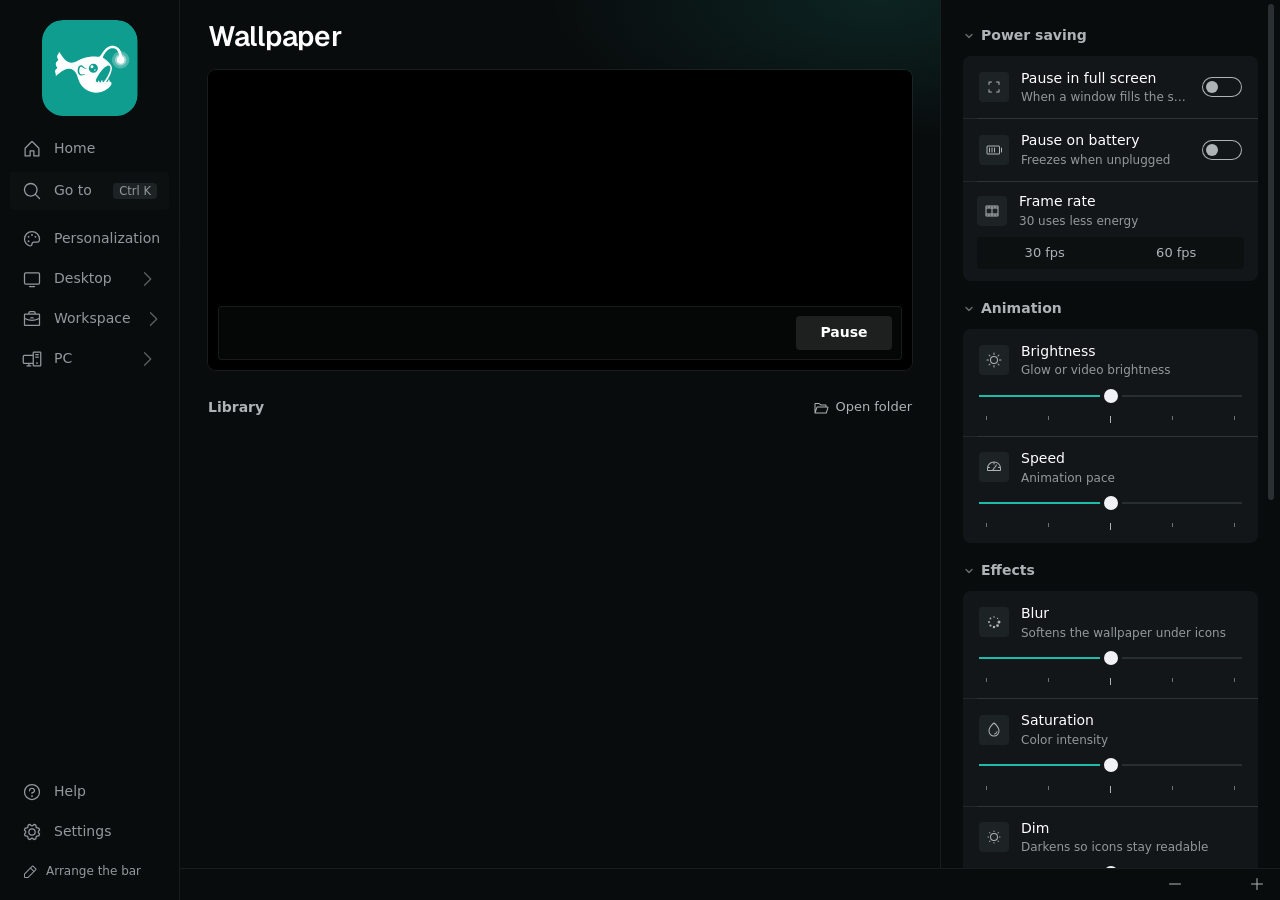
==== commit 5f62e5ea: "Add the lampfish cursor families, drawn by the app and written when applied Mouse shows one tile per" ====
--- a/app/ui/index.html
+++ b/app/ui/index.html
@@ -1405,6 +1405,7 @@
 <script src="sounds.js"></script>
 <script src="icons.js"></script>
 <script src="arrange.js"></script>
+<script src="cursor-engine.js"></script>
 <script src="mouse.js"></script>
 <script src="disk.js"></script>
 <script src="chart.js"></script>
--- a/app/ui/mouse.css
+++ b/app/ui/mouse.css
@@ -43,7 +43,14 @@
 .mouse-draft .button, .mouse-draft .link { flex: none; }
 .badge-modified { margin-left: 12px; vertical-align: 2px; }
 .theme__showcase { display: flex; gap: 8px; height: 32px; align-items: center; }
-.theme__showcase img { width: 32px; height: 32px; }
+.theme__showcase img, .theme__showcase canvas { width: 32px; height: 32px; }
+.themes__note { margin: -4px 2px 10px; font-size: var(--text-caption); color: var(--text-pale); }
+.theme--family.loading::before { position: absolute; top: 14px; right: 16px; }
+.theme--family.loading { cursor: progress; }
+.theme__swatches { display: flex; flex-wrap: wrap; gap: 6px; min-height: 18px; }
+.swatch { width: 18px; height: 18px; padding: 0; border: 0; border-radius: 50%; background: var(--swatch); box-shadow: inset 0 0 0 1px var(--hairline-strong); cursor: pointer; transition: box-shadow var(--fast); }
+.swatch:hover { box-shadow: inset 0 0 0 1px var(--hairline-strong), 0 0 0 2px var(--hairline-strong); }
+.swatch[aria-pressed="true"] { box-shadow: inset 0 0 0 1px var(--hairline-strong), 0 0 0 2px var(--accent); }
 .theme__name { font-size: var(--text-body); color: var(--text-soft); }
 .theme.current .theme__name, .theme:hover .theme__name { color: var(--text); }
 
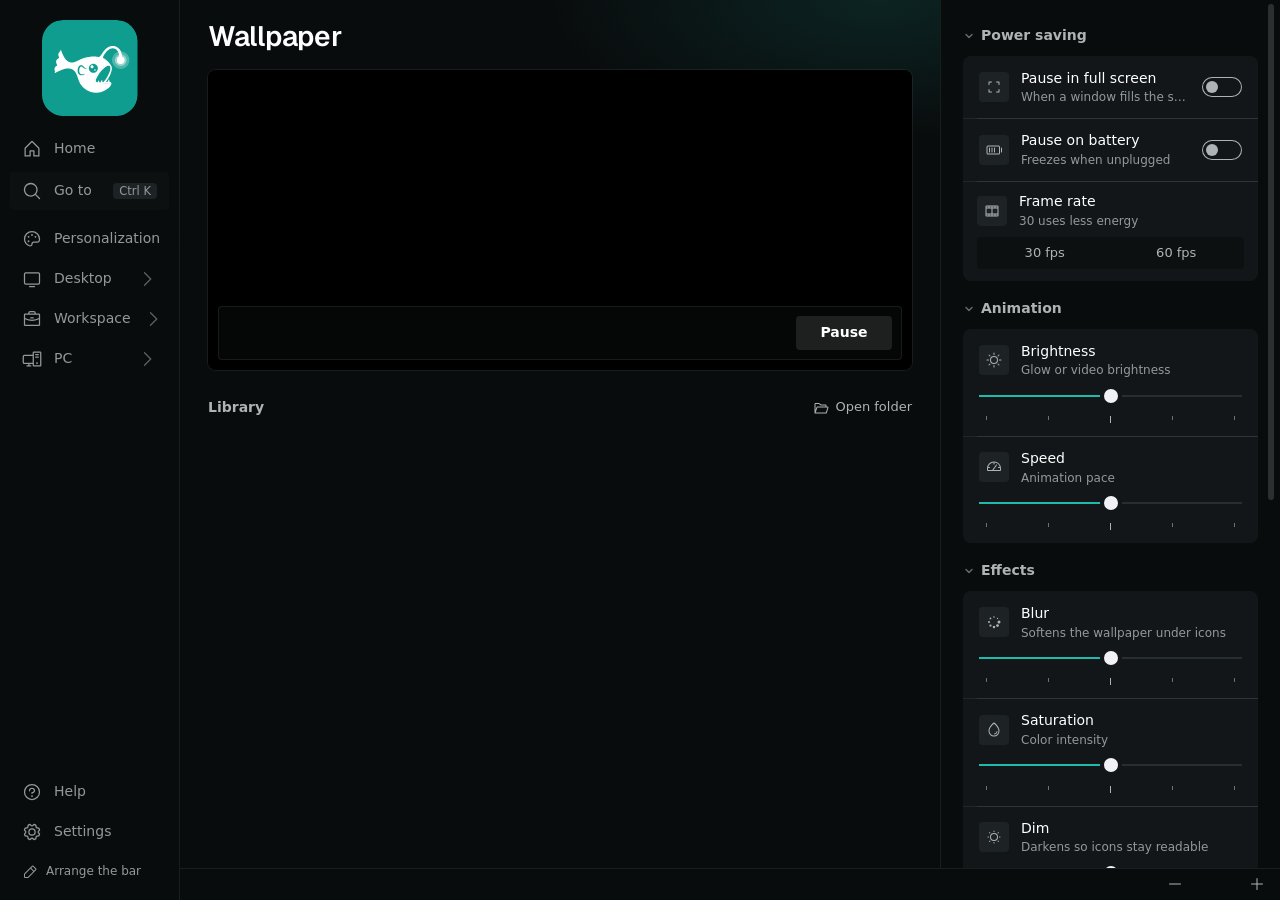
==== commit a79997e4: "Mouse: trails behind the pointer for the special edition 26 trails, each with its own click effect, " ====
--- a/app/ui/index.html
+++ b/app/ui/index.html
@@ -1217,6 +1217,29 @@
   </div>
 
   <div class="only-mouse">
+    <h2 id="s-trail-title" hidden>Trail</h2>
+    <div class="group" id="s-trail" hidden>
+      <div class="trail__modes" role="group" aria-label="Trail">
+        <button type="button" class="tool-chip" data-trail=""><svg class="ph" aria-hidden="true"><use href="icons.svg#x"/></svg>Off</button>
+        <button type="button" class="tool-chip" data-trail="auto"><svg class="ph" aria-hidden="true"><use href="icons.svg#link"/></svg>Match the cursor</button>
+      </div>
+      <div class="trail__grid" id="s-trail-grid"></div>
+      <div class="setting">
+        <label for="s-trail-density"><span class="caption"><svg class="ph glyph" aria-hidden="true"><use href="icons.svg#sparkle"/></svg><span>Density<small>How much the pointer leaves behind</small></span></span><output id="s-trail-density-value"></output></label>
+        <input type="range" id="s-trail-density" data-trail-adjust="density" min="0.4" max="2" step="0.1">
+        <div class="ticks"><i></i><i></i><i></i><i></i><i></i></div>
+      </div>
+      <div class="setting">
+        <label for="s-trail-duration"><span class="caption"><svg class="ph glyph" aria-hidden="true"><use href="icons.svg#timer"/></svg><span>Duration<small>How long the trail stays</small></span></span><output id="s-trail-duration-value"></output></label>
+        <input type="range" id="s-trail-duration" data-trail-adjust="duration" min="0.5" max="2" step="0.1">
+        <div class="ticks"><i></i><i></i><i></i><i></i><i></i></div>
+      </div>
+      <label class="toggle">
+        <input type="checkbox" id="s-trail-click">
+        <span class="caption"><svg class="ph glyph" aria-hidden="true"><use href="icons.svg#cursor-click"/></svg><span>Click effect<small>Each trail answers a click its own way</small></span></span>
+      </label>
+      <p class="trail__note">Paused in full screen and on battery. Never in a screenshot or a shared screen.</p>
+    </div>
     <h2>Pointer</h2>
     <div class="group">
       <div class="setting">
--- a/app/ui/mouse.css
+++ b/app/ui/mouse.css
@@ -43,14 +43,43 @@
 .mouse-draft .button, .mouse-draft .link { flex: none; }
 .badge-modified { margin-left: 12px; vertical-align: 2px; }
 .theme__showcase { display: flex; gap: 8px; height: 32px; align-items: center; }
-.theme__showcase img, .theme__showcase canvas { width: 32px; height: 32px; }
+.theme__showcase img { width: 32px; height: 32px; }
 .themes__note { margin: -4px 2px 10px; font-size: var(--text-caption); color: var(--text-pale); }
-.theme--family.loading::before { position: absolute; top: 14px; right: 16px; }
+.theme--family { padding: 0; gap: 0; overflow: hidden; }
+/* The well of a display case: light from above, the chosen colour as the main light and a touch of it in the far corner (C63). */
+.family__stage { position: relative; height: 124px; display: grid; grid-template-columns: 1fr auto; align-items: center; padding: 0 22px; border-bottom: 1px solid var(--hairline); transition: filter .2s;
+  background: linear-gradient(180deg, rgba(255, 255, 255, .05), transparent 45%), radial-gradient(90% 120% at 26% 34%, color-mix(in srgb, var(--tint) 30%, transparent), transparent 64%), radial-gradient(60% 80% at 100% 100%, color-mix(in srgb, var(--tint) 10%, transparent), transparent 70%), var(--sunken); }
+.theme--family:hover .family__stage { filter: brightness(1.12) saturate(1.1); }
+.family__hero { position: relative; display: grid; place-items: center; width: 72px; height: 88px; }
+.family__hero::after { content: ""; position: absolute; left: 10px; right: 6px; bottom: 6px; height: 10px; border-radius: 50%; background: radial-gradient(closest-side, rgba(0, 0, 0, .45), transparent); }
+.family__hero canvas, .family__hero img { position: relative; z-index: 1; transition: transform .25s; }
+.family__hero img { width: 64px; height: 64px; }
+.theme--family:hover .family__hero canvas, .theme--family:hover .family__hero img { transform: translateY(-2px); }
+.family__side { display: flex; flex-direction: column; gap: 10px; padding: 8px 10px; border-radius: var(--radius-control); background: color-mix(in srgb, var(--wallpaper) 35%, transparent); }
+.family__side img { width: 34px; height: 34px; }
+.family__foot { display: flex; align-items: center; justify-content: space-between; gap: 10px; padding: 12px 16px 14px; }
+.family__text { display: flex; flex-direction: column; min-width: 0; }
+.family__title { font: 600 15px/1.25 var(--display); letter-spacing: -.005em; color: var(--text); }
+.family__sub { display: flex; align-items: center; gap: 10px; min-height: 17px; font-size: var(--text-caption); color: var(--text-soft); white-space: nowrap; }
+.family__use { display: inline-flex; align-items: center; gap: 4px; color: var(--accent); }
+.family__use .ph { width: 13px; height: 13px; }
+.theme--vip { grid-column: span 2; }
+.vip__form { display: flex; flex-direction: column; gap: 10px; padding: 12px 16px 14px; }
+.vip__row { display: flex; gap: 8px; }
+.vip__row input { flex: 1; min-width: 0; border: 0; border-radius: var(--radius-control); padding: 8px 12px; background: var(--sunken); color: var(--text); font: var(--text-body) var(--numbers); letter-spacing: .06em; outline: none; box-shadow: inset 0 0 0 1px var(--hairline-strong); }
+.vip__row input:focus { box-shadow: inset 0 0 0 1px var(--accent); }
+.vip__row input::placeholder { color: var(--text-pale); }
+.vip__message { font-size: var(--text-caption); color: var(--text-pale); }
+.vip__message.is-error { color: var(--bad); }
 .theme--family.loading { cursor: progress; }
+.theme--family.loading::before { display: none; }
+.theme--family.loading::after { content: ""; position: absolute; left: 0; right: 0; bottom: 0; height: 2px; background: var(--accent); transform: scaleX(var(--progress, 0)); transform-origin: left; transition: transform .2s; }
 .theme__swatches { display: flex; flex-wrap: wrap; gap: 6px; min-height: 18px; }
-.swatch { width: 18px; height: 18px; padding: 0; border: 0; border-radius: 50%; background: var(--swatch); box-shadow: inset 0 0 0 1px var(--hairline-strong); cursor: pointer; transition: box-shadow var(--fast); }
+.family__foot .theme__swatches { flex: none; flex-wrap: nowrap; gap: 8px; }
+.swatch { width: 20px; height: 20px; padding: 0; border: 0; border-radius: 50%; background: var(--swatch); box-shadow: inset 0 0 0 1px var(--hairline-strong); cursor: pointer; transition: box-shadow var(--fast); }
 .swatch:hover { box-shadow: inset 0 0 0 1px var(--hairline-strong), 0 0 0 2px var(--hairline-strong); }
-.swatch[aria-pressed="true"] { box-shadow: inset 0 0 0 1px var(--hairline-strong), 0 0 0 2px var(--accent); }
+.swatch[aria-pressed="true"] { box-shadow: inset 0 0 0 1px var(--hairline-strong), 0 0 0 2px var(--group), 0 0 0 4px var(--accent); }
+.theme--family:hover .swatch[aria-pressed="true"] { box-shadow: inset 0 0 0 1px var(--hairline-strong), 0 0 0 2px var(--group-up), 0 0 0 4px var(--accent); }
 .theme__name { font-size: var(--text-body); color: var(--text-soft); }
 .theme.current .theme__name, .theme:hover .theme__name { color: var(--text); }
 
@@ -64,3 +93,17 @@
 .size-cursor__step:disabled { opacity: .3; cursor: default; }
 .size-cursor__value { display: flex; align-items: center; gap: 6px; min-width: 76px; justify-content: center; color: var(--text-soft); font: var(--text-body) var(--numbers); font-variant-numeric: tabular-nums; }
 .size-cursor__value b { font-weight: 600; color: var(--text); }
+
+/* Trails of the special edition (Trail.cs). The stills are drawn for a dark screen, so the stage stays deep in both themes. */
+.trail__modes { display: flex; flex-wrap: wrap; gap: 6px; padding: 12px 14px 4px; }
+.trail__grid { display: grid; grid-template-columns: repeat(auto-fill, minmax(92px, 1fr)); gap: 8px; padding: 6px 14px 12px; }
+.trail__group { grid-column: 1 / -1; margin: 6px 2px -2px; font-size: var(--text-caption); color: var(--text-pale); }
+.trail { display: flex; flex-direction: column; gap: 6px; padding: 4px 4px 7px; border: 0; border-radius: var(--radius-control); background: transparent; color: var(--text-soft); font-size: var(--text-caption); cursor: pointer; transition: background var(--fast); }
+.trail:hover { background: var(--hover); }
+.trail:active { transform: scale(.98); }
+.trail__stage { display: block; aspect-ratio: 232 / 104; border-radius: var(--radius-small); overflow: hidden; background: radial-gradient(120% 140% at 30% 20%, #10343a, #071417 70%); }
+.trail__stage img { display: block; width: 100%; height: 100%; }
+.trail[aria-pressed="true"] { color: var(--text); }
+.trail[aria-pressed="true"] .trail__stage { box-shadow: var(--chosen); }
+.trail.is-matched .trail__stage { box-shadow: 0 0 0 1.5px color-mix(in srgb, var(--accent) 55%, transparent); }
+.trail__note { margin: 0; padding: 4px 14px 12px; font-size: var(--text-caption); color: var(--text-pale); }
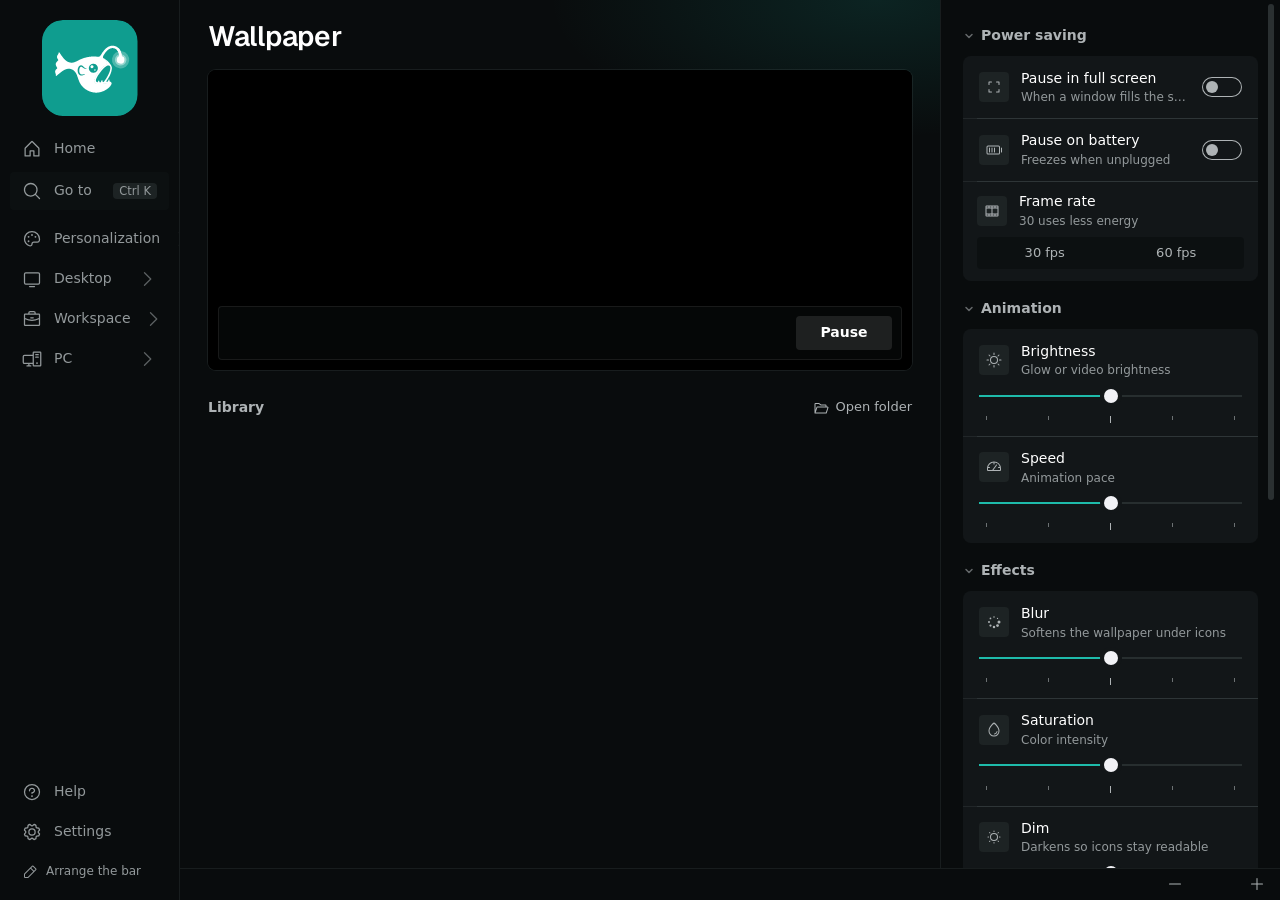
==== commit 9cd90426: "Trail: keep drawing on battery, at half rate with the energy saver On a laptop on battery the trail " ====
--- a/app/ui/index.html
+++ b/app/ui/index.html
@@ -1238,7 +1238,7 @@
         <input type="checkbox" id="s-trail-click">
         <span class="caption"><svg class="ph glyph" aria-hidden="true"><use href="icons.svg#cursor-click"/></svg><span>Click effect<small>Each trail answers a click its own way</small></span></span>
       </label>
-      <p class="trail__note">Paused in full screen and on battery. Never in a screenshot or a shared screen.</p>
+      <p class="trail__note">Paused in full screen, slower with the energy saver. Never in a screenshot or a shared screen.</p>
     </div>
     <h2>Pointer</h2>
     <div class="group">
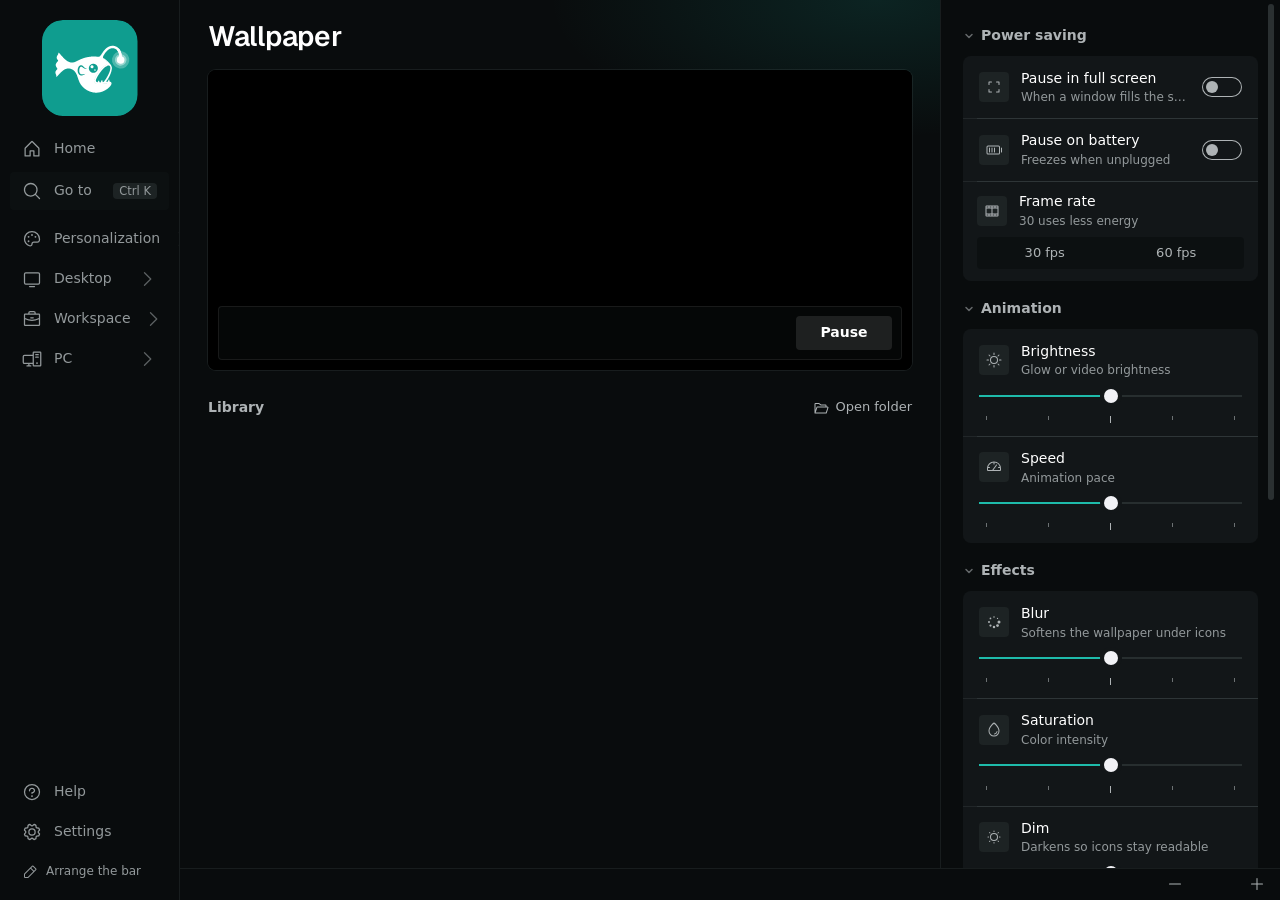
==== commit 68a83b79: "Mouse: undo, safer files and lighter work (M0) - Applying a theme or a cursor offers Undo; colours t" ====
--- a/app/ui/index.html
+++ b/app/ui/index.html
@@ -1238,13 +1238,13 @@
         <input type="checkbox" id="s-trail-click">
         <span class="caption"><svg class="ph glyph" aria-hidden="true"><use href="icons.svg#cursor-click"/></svg><span>Click effect<small>Each trail answers a click its own way</small></span></span>
       </label>
-      <p class="trail__note">Paused in full screen, slower with the energy saver. Never in a screenshot or a shared screen.</p>
+      <p class="trail__note">Paused in full screen or with animations off in Windows. Never captured.</p>
     </div>
     <h2>Pointer</h2>
     <div class="group">
       <div class="setting">
         <label for="s-size"><span class="caption"><svg class="ph glyph" aria-hidden="true"><use href="icons.svg#arrows-out-simple"/></svg><span>Pointer size<small>Makes every cursor bigger</small></span></span><output id="s-size-value"></output></label>
-        <input type="range" id="s-size" data-setting="size" min="0" max="15" step="1">
+        <input type="range" id="s-size" data-setting="size" min="1" max="15" step="1">
         <div class="ticks"><i></i><i></i><i></i><i></i><i></i></div>
       </div>
       <label class="toggle">
--- a/app/ui/mouse.css
+++ b/app/ui/mouse.css
@@ -41,7 +41,9 @@
 .mouse-draft input::placeholder { color: var(--text-pale); }
 .mouse-draft input:focus { box-shadow: inset 0 0 0 1px var(--accent); }
 .mouse-draft .button, .mouse-draft .link { flex: none; }
-.badge-modified { margin-left: 12px; vertical-align: 2px; }
+/* A word in amber with a pencil, never a lit dot. */
+.badge-modified { display: inline-flex; align-items: center; gap: 4px; margin-left: 12px; vertical-align: 2px; font-size: var(--text-caption); font-weight: 600; color: var(--warn); }
+.badge-modified .ph { width: var(--icon); height: var(--icon); }
 .theme__showcase { display: flex; gap: 8px; height: 32px; align-items: center; }
 .theme__showcase img { width: 32px; height: 32px; }
 .themes__note { margin: -4px 2px 10px; font-size: var(--text-caption); color: var(--text-pale); }
--- a/app/ui/shell.css
+++ b/app/ui/shell.css
@@ -42,6 +42,9 @@
   body.panel-open .panel-close { display: grid; }
   .panel-toggle:not([hidden]) { display: flex; }
   .statusbar { position: fixed; left: 76px; right: 0; bottom: 0; }
+  /* The fixed bar (Options, zoom) covered the end of every page, and a focused control could hide behind it (WCAG 2.4.11). */
+  .contents { margin-bottom: calc(32px / var(--zoom, 1) + 16px); }
+  html { scroll-padding-bottom: calc(32px / var(--zoom, 1) + 16px); }
   body.panel-open .panel-toggle { display: none; }
 }
 @media (max-width: 900px) and (max-height: 1000px) {
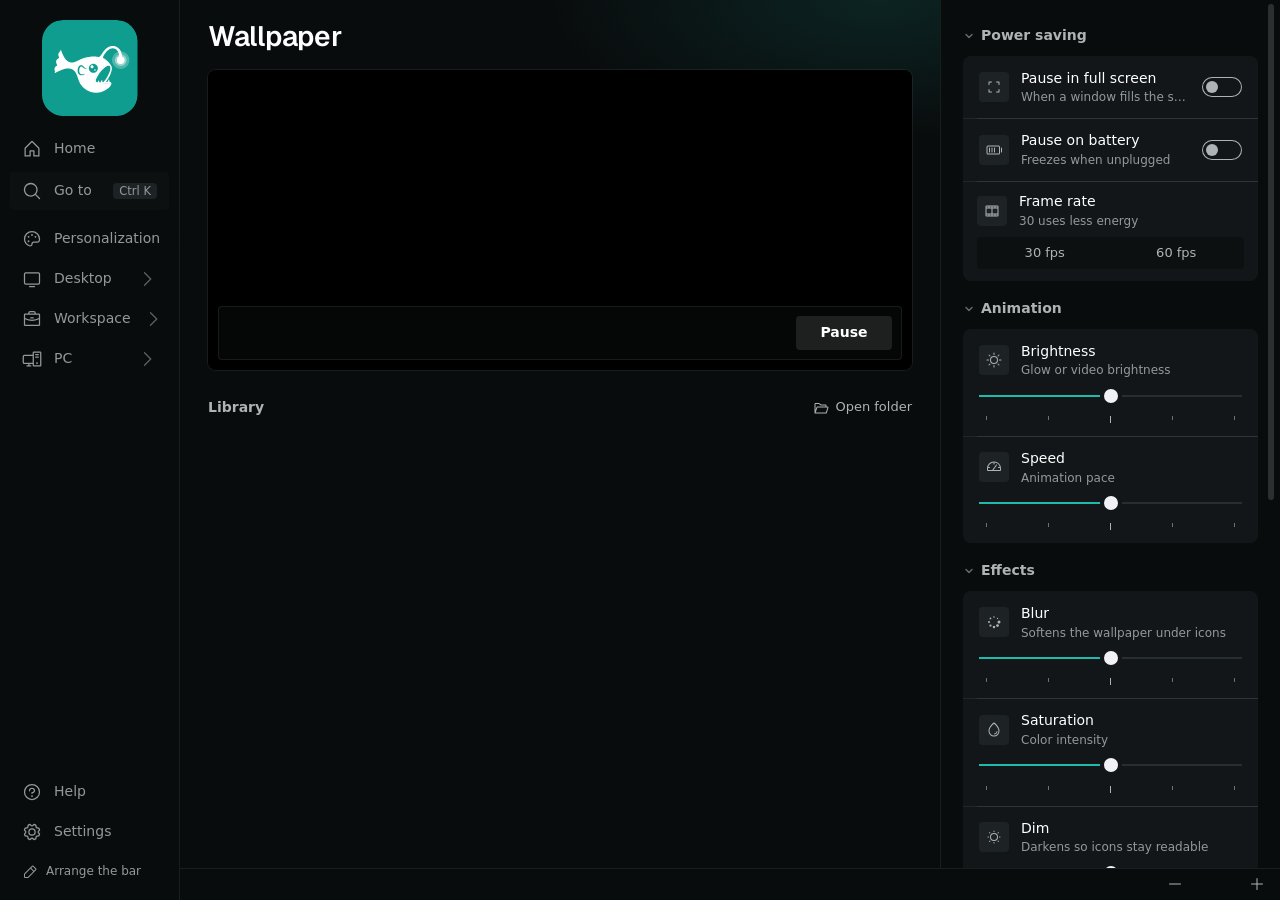
==== commit 478fb1f2: "Mouse: looks first, one cursor at a time in a mode of its own (M1) - A line on top holds the theme i" ====
--- a/app/ui/index.html
+++ b/app/ui/index.html
@@ -308,33 +308,53 @@
 
   <section class="view view--mouse only-mouse" aria-label="Mouse">
     <h1>Mouse</h1>
-    <div class="target showcase-mouse">
-      <div class="showcase__header">
-        <div class="target__what"><span class="title" id="s-theme"></span><span class="path">Pick a role, then a cursor from the library to replace it</span></div>
-        <div class="showcase__controls">
-          <div class="size-cursor" role="group" aria-label="Pointer size">
-            <button class="size-cursor__step" id="s-minus" aria-label="Smaller" title="Smaller"><svg class="ph" aria-hidden="true"><use href="icons.svg#minus"/></svg></button>
-            <span class="size-cursor__value"><svg class="ph" aria-hidden="true"><use href="icons.svg#cursor"/></svg><b id="s-size-label"></b></span>
-            <button class="size-cursor__step" id="s-plus" aria-label="Larger" title="Larger"><svg class="ph" aria-hidden="true"><use href="icons.svg#plus"/></svg></button>
+    <div class="m-now" id="s-now">
+      <span class="m-now__stage" id="s-now-stage"></span>
+      <div class="m-now__text">
+        <span class="m-now__title" id="s-theme"></span>
+        <span class="m-now__sub" id="s-theme-sub"></span>
+        <div class="theme__swatches" id="s-now-swatches"></div>
+      </div>
+      <div class="m-now__actions">
+        <div class="size-cursor" role="group" aria-label="Pointer size">
+          <button class="size-cursor__step" id="s-minus" aria-label="Smaller" title="Smaller"><svg class="ph" aria-hidden="true"><use href="icons.svg#minus"/></svg></button>
+          <span class="size-cursor__value"><svg class="ph" aria-hidden="true"><use href="icons.svg#cursor"/></svg><b id="s-size-label"></b></span>
+          <button class="size-cursor__step" id="s-plus" aria-label="Larger" title="Larger"><svg class="ph" aria-hidden="true"><use href="icons.svg#plus"/></svg></button>
+        </div>
+        <button type="button" class="tool-chip" id="s-trail-chip" hidden><svg class="ph" aria-hidden="true"><use href="icons.svg#sparkle"/></svg><span></span></button>
+        <button type="button" class="button" id="s-edit-open"><svg class="ph" aria-hidden="true"><use href="icons.svg#pencil-simple"/></svg>Edit cursors</button>
+        <div class="s-capture">
+          <button type="button" class="button" id="s-restore" aria-haspopup="menu" aria-expanded="false"><svg class="ph" aria-hidden="true"><use href="icons.svg#arrow-counter-clockwise"/></svg>Restore<svg class="ph" aria-hidden="true"><use href="icons.svg#caret-down"/></svg></button>
+          <div class="s-menu" id="s-restore-menu" role="menu" hidden>
+            <button type="button" role="menuitem" id="s-original"><svg class="ph" aria-hidden="true"><use href="icons.svg#clock-counter-clockwise"/></svg><span>Cursors from before lampfish<small>As they were at the first change</small></span></button>
+            <button type="button" role="menuitem" id="s-initial"><svg class="ph" aria-hidden="true"><use href="icons.svg#arrow-counter-clockwise"/></svg><span>Windows cursors<small>The default of Windows, at 32 px</small></span></button>
           </div>
-          <button class="button" id="s-original" hidden><svg class="ph" aria-hidden="true"><use href="icons.svg#clock-counter-clockwise"/></svg>Back to original</button>
-          <button class="button" id="s-initial"><svg class="ph" aria-hidden="true"><use href="icons.svg#arrow-counter-clockwise"/></svg>Reset to default</button>
-        </div>
-      </div>
-      <form class="mouse-draft" id="s-draft" hidden>
+        </div>
+      </div>
+    </div>
+    <div id="s-gallery"><div class="waiting loading">Reading cursors</div></div>
+    <div class="m-edit" id="s-edit" hidden>
+      <div class="m-editbar">
+        <div class="m-editbar__head">
+          <h2>Edit cursors</h2>
+          <span class="m-editbar__hint">Pick a role, then its new cursor</span>
+          <button type="button" class="button button--accent" id="s-edit-done"><svg class="ph" aria-hidden="true"><use href="icons.svg#check"/></svg>Done</button>
+        </div>
+        <div class="m-strip" id="s-roles"></div>
+      </div>
+      <div class="title-section title-section--tabs">
+        <h2 id="s-for"></h2>
+        <div class="segments tabs" id="s-tabs" role="tablist" aria-label="Cursor library"></div>
+      </div>
+      <div id="s-library"></div>
+      <form class="mouse-draft m-savebar" id="s-draft" hidden>
         <span class="mouse-draft__text" id="s-draft-text"></span>
         <input id="s-draft-name" maxlength="40" placeholder="Name the new theme" autocomplete="off" aria-label="Theme name">
         <button class="button button--accent" type="submit"><svg class="ph" aria-hidden="true"><use href="icons.svg#floppy-disk"/></svg>Save as a theme</button>
         <button class="button" type="button" id="s-update" hidden></button>
         <button class="link" type="button" id="s-discard"><svg class="ph" aria-hidden="true"><use href="icons.svg#x"/></svg>Discard</button>
       </form>
-      <div class="roles" id="s-roles"></div>
-    </div>
-    <div class="title-section title-section--tabs">
-      <div class="segments tabs" id="s-tabs" role="tablist" aria-label="Cursor library"></div>
-      <button class="link" id="s-folder"><svg class="ph" aria-hidden="true"><use href="icons.svg#folder-open"/></svg>Open folder</button>
-    </div>
-    <div id="s-library"><div class="waiting loading">Reading cursors</div></div>
+    </div>
   </section>
 
   <section class="view view--station only-station" aria-label="Sounds">
@@ -1217,15 +1237,46 @@
   </div>
 
   <div class="only-mouse">
+    <h2>Pointer</h2>
+    <div class="group">
+      <label class="toggle">
+        <input type="checkbox" id="s-shadow" data-setting="shadow">
+        <span class="caption"><svg class="ph glyph" aria-hidden="true"><use href="icons.svg#lf-pointer-shadow"/></svg><span>Pointer shadow<small>Soft shadow under the cursor</small></span></span>
+      </label>
+    </div>
+    <h2>Movement</h2>
+    <div class="group">
+      <div class="setting">
+        <label for="s-speed"><span class="caption"><svg class="ph glyph" aria-hidden="true"><use href="icons.svg#gauge"/></svg><span>Pointer speed<small>Distance for the same gesture</small></span></span><output id="s-speed-value"></output></label>
+        <input type="range" id="s-speed" data-setting="speed" min="1" max="20" step="1">
+        <div class="ticks"><i></i><i></i><i></i><i></i><i></i></div>
+      </div>
+      <label class="toggle">
+        <input type="checkbox" id="s-precision" data-setting="precision">
+        <span class="caption"><svg class="ph glyph" aria-hidden="true"><use href="icons.svg#crosshair"/></svg><span>Enhanced precision<small>Speeds up with quick moves</small></span></span>
+      </label>
+    </div>
+    <h2>Clicks and wheel</h2>
+    <div class="group">
+      <div class="setting">
+        <label for="s-doubleClick"><span class="caption"><svg class="ph glyph" aria-hidden="true"><use href="icons.svg#cursor-click"/></svg><span>Double-click<small>Time between the two clicks</small></span></span><output id="s-doubleClick-value"></output></label>
+        <input type="range" id="s-doubleClick" data-setting="doubleClick" min="200" max="900" step="50">
+        <div class="ticks"><i></i><i></i><i></i><i></i><i></i></div>
+      </div>
+      <div class="setting">
+        <label for="s-knob"><span class="caption"><svg class="ph glyph" aria-hidden="true"><use href="icons.svg#mouse-scroll"/></svg><span>Wheel<small>Lines per notch</small></span></span><output id="s-knob-value"></output></label>
+        <input type="range" id="s-knob" data-setting="knob" min="1" max="20" step="1">
+        <div class="ticks"><i></i><i></i><i></i><i></i><i></i></div>
+      </div>
+      <label class="toggle">
+        <input type="checkbox" id="s-invert" data-setting="invert">
+        <span class="caption"><svg class="ph glyph" aria-hidden="true"><use href="icons.svg#swap"/></svg><span>Swap buttons<small>Primary click on the right</small></span></span>
+      </label>
+    </div>
     <h2 id="s-trail-title" hidden>Trail</h2>
     <div class="group" id="s-trail" hidden>
-      <div class="trail__modes" role="group" aria-label="Trail">
-        <button type="button" class="tool-chip" data-trail=""><svg class="ph" aria-hidden="true"><use href="icons.svg#x"/></svg>Off</button>
-        <button type="button" class="tool-chip" data-trail="auto"><svg class="ph" aria-hidden="true"><use href="icons.svg#link"/></svg>Match the cursor</button>
-      </div>
-      <div class="trail__grid" id="s-trail-grid"></div>
       <div class="setting">
-        <label for="s-trail-density"><span class="caption"><svg class="ph glyph" aria-hidden="true"><use href="icons.svg#sparkle"/></svg><span>Density<small>How much the pointer leaves behind</small></span></span><output id="s-trail-density-value"></output></label>
+        <label for="s-trail-density"><span class="caption"><svg class="ph glyph" aria-hidden="true"><use href="icons.svg#sparkle"/></svg><span>Density<small>Particles per move</small></span></span><output id="s-trail-density-value"></output></label>
         <input type="range" id="s-trail-density" data-trail-adjust="density" min="0.4" max="2" step="0.1">
         <div class="ticks"><i></i><i></i><i></i><i></i><i></i></div>
       </div>
@@ -1240,52 +1291,11 @@
       </label>
       <p class="trail__note">Paused in full screen or with animations off in Windows. Never captured.</p>
     </div>
-    <h2>Pointer</h2>
-    <div class="group">
-      <div class="setting">
-        <label for="s-size"><span class="caption"><svg class="ph glyph" aria-hidden="true"><use href="icons.svg#arrows-out-simple"/></svg><span>Pointer size<small>Makes every cursor bigger</small></span></span><output id="s-size-value"></output></label>
-        <input type="range" id="s-size" data-setting="size" min="1" max="15" step="1">
-        <div class="ticks"><i></i><i></i><i></i><i></i><i></i></div>
-      </div>
-      <label class="toggle">
-        <input type="checkbox" id="s-shadow" data-setting="shadow">
-        <span class="caption"><svg class="ph glyph" aria-hidden="true"><use href="icons.svg#lf-pointer-shadow"/></svg><span>Pointer shadow<small>Soft shadow under the cursor</small></span></span>
-      </label>
-    </div>
-    <h2>Movement</h2>
-    <div class="group">
-      <div class="setting">
-        <label for="s-speed"><span class="caption"><svg class="ph glyph" aria-hidden="true"><use href="icons.svg#gauge"/></svg><span>Pointer speed<small>Distance for the same gesture</small></span></span><output id="s-speed-value"></output></label>
-        <input type="range" id="s-speed" data-setting="speed" min="1" max="20" step="1">
-        <div class="ticks"><i></i><i></i><i></i><i></i><i></i></div>
-      </div>
-      <label class="toggle">
-        <input type="checkbox" id="s-precision" data-setting="precision">
-        <span class="caption"><svg class="ph glyph" aria-hidden="true"><use href="icons.svg#crosshair"/></svg><span>Enhanced precision<small>Speeds up with quick moves</small></span></span>
-      </label>
-    </div>
-    <h2>Clicks and wheel</h2>
-    <div class="group">
-      <div class="setting">
-        <label for="s-doubleClick"><span class="caption"><svg class="ph glyph" aria-hidden="true"><use href="icons.svg#cursor-click"/></svg><span>Double-click<small>Time between the two clicks</small></span></span><output id="s-doubleClick-value"></output></label>
-        <input type="range" id="s-doubleClick" data-setting="doubleClick" min="200" max="900" step="50">
-        <div class="ticks"><i></i><i></i><i></i><i></i><i></i></div>
-      </div>
-      <div class="setting">
-        <label for="s-knob"><span class="caption"><svg class="ph glyph" aria-hidden="true"><use href="icons.svg#mouse-scroll"/></svg><span>Wheel<small>Lines per notch</small></span></span><output id="s-knob-value"></output></label>
-        <input type="range" id="s-knob" data-setting="knob" min="1" max="20" step="1">
-        <div class="ticks"><i></i><i></i><i></i><i></i><i></i></div>
-      </div>
-      <label class="toggle">
-        <input type="checkbox" id="s-invert" data-setting="invert">
-        <span class="caption"><svg class="ph glyph" aria-hidden="true"><use href="icons.svg#swap"/></svg><span>Swap buttons<small>Primary click on the right</small></span></span>
-      </label>
-    </div>
     <h2>Extras</h2>
     <div class="group">
       <label class="toggle">
         <input type="checkbox" id="s-trails" data-setting="trails">
-        <span class="caption"><svg class="ph glyph" aria-hidden="true"><use href="icons.svg#lf-pointer-trails"/></svg><span>Pointer trails<small>A trail behind the cursor</small></span></span>
+        <span class="caption"><svg class="ph glyph" aria-hidden="true"><use href="icons.svg#lf-pointer-trails"/></svg><span>Pointer echoes<small>Copies of the cursor, from Windows</small></span></span>
       </label>
       <label class="toggle">
         <input type="checkbox" id="s-sonar" data-setting="sonar">
@@ -1293,7 +1303,7 @@
       </label>
       <label class="toggle">
         <input type="checkbox" id="s-hide" data-setting="hide">
-        <span class="caption"><svg class="ph glyph" aria-hidden="true"><use href="icons.svg#eye-slash"/></svg><span>Hide while typing<small>Hides while you type</small></span></span>
+        <span class="caption"><svg class="ph glyph" aria-hidden="true"><use href="icons.svg#eye-slash"/></svg><span>Hide while typing<small>For the text under the cursor</small></span></span>
       </label>
       <label class="toggle">
         <input type="checkbox" id="s-buttonInitial" data-setting="buttonInitial">
@@ -1429,6 +1439,7 @@
 <script src="icons.js"></script>
 <script src="arrange.js"></script>
 <script src="cursor-engine.js"></script>
+<script src="trail-preview.js"></script>
 <script src="mouse.js"></script>
 <script src="disk.js"></script>
 <script src="chart.js"></script>
--- a/app/ui/main.css
+++ b/app/ui/main.css
@@ -53,6 +53,12 @@
   --text-rate: 40px;
 
   --icon: 16px;
+  /* State glyphs (C66, Q7): a state is a word with an icon, never a lit dot. Drawn as masks, so they take the colour of the state. */
+  --glyph-ok: url("data:image/svg+xml,%3Csvg xmlns='http://www.w3.org/2000/svg' viewBox='0 0 256 256'%3E%3Cg fill='black'%3E%3Cpath d='M173.66,98.34a8,8,0,0,1,0,11.32l-56,56a8,8,0,0,1-11.32,0l-24-24a8,8,0,0,1,11.32-11.32L112,148.69l50.34-50.35A8,8,0,0,1,173.66,98.34ZM232,128A104,104,0,1,1,128,24,104.11,104.11,0,0,1,232,128Zm-16,0a88,88,0,1,0-88,88A88.1,88.1,0,0,0,216,128Z'/%3E%3C/g%3E%3C/svg%3E");
+  --glyph-warn: url("data:image/svg+xml,%3Csvg xmlns='http://www.w3.org/2000/svg' viewBox='0 0 256 256'%3E%3Cg fill='black'%3E%3Cpath d='M236.8,188.09,149.35,36.22h0a24.76,24.76,0,0,0-42.7,0L19.2,188.09a23.51,23.51,0,0,0,0,23.72A24.35,24.35,0,0,0,40.55,224h174.9a24.35,24.35,0,0,0,21.33-12.19A23.51,23.51,0,0,0,236.8,188.09ZM222.93,203.8a8.5,8.5,0,0,1-7.48,4.2H40.55a8.5,8.5,0,0,1-7.48-4.2,7.59,7.59,0,0,1,0-7.72L120.52,44.21a8.75,8.75,0,0,1,15,0l87.45,151.87A7.59,7.59,0,0,1,222.93,203.8ZM120,144V104a8,8,0,0,1,16,0v40a8,8,0,0,1-16,0Zm20,36a12,12,0,1,1-12-12A12,12,0,0,1,140,180Z'/%3E%3C/g%3E%3C/svg%3E");
+  --glyph-bad: url("data:image/svg+xml,%3Csvg xmlns='http://www.w3.org/2000/svg' viewBox='0 0 256 256'%3E%3Cg fill='black'%3E%3Cpath d='M165.66,101.66,139.31,128l26.35,26.34a8,8,0,0,1-11.32,11.32L128,139.31l-26.34,26.35a8,8,0,0,1-11.32-11.32L116.69,128,90.34,101.66a8,8,0,0,1,11.32-11.32L128,116.69l26.34-26.35a8,8,0,0,1,11.32,11.32ZM232,128A104,104,0,1,1,128,24,104.11,104.11,0,0,1,232,128Zm-16,0a88,88,0,1,0-88,88A88.1,88.1,0,0,0,216,128Z'/%3E%3C/g%3E%3C/svg%3E");
+  --glyph-idle: url("data:image/svg+xml,%3Csvg xmlns='http://www.w3.org/2000/svg' viewBox='0 0 256 256'%3E%3Cg fill='black'%3E%3Cpath d='M128,24A104,104,0,1,0,232,128,104.11,104.11,0,0,0,128,24Zm0,192a88,88,0,1,1,88-88A88.1,88.1,0,0,1,128,216Zm64-88a8,8,0,0,1-8,8H128a8,8,0,0,1-8-8V72a8,8,0,0,1,16,0v48h48A8,8,0,0,1,192,128Z'/%3E%3C/g%3E%3C/svg%3E");
+  --glyph-update: url("data:image/svg+xml,%3Csvg xmlns='http://www.w3.org/2000/svg' viewBox='0 0 256 256'%3E%3Cg fill='black'%3E%3Cpath d='M205.66,117.66a8,8,0,0,1-11.32,0L136,59.31V216a8,8,0,0,1-16,0V59.31L61.66,117.66a8,8,0,0,1-11.32-11.32l72-72a8,8,0,0,1,11.32,0l72,72A8,8,0,0,1,205.66,117.66Z'/%3E%3C/g%3E%3C/svg%3E");
   --icon-nav: 20px;
   --icon-big: 32px;
 
@@ -466,8 +472,8 @@
 .strip .type { flex: none; font-size: var(--text-caption); color: rgba(231, 234, 234, .6); }
 .strip .hero-screens { flex: none; background: rgba(0, 0, 0, .3); }
 .hero-screens button { flex: none; min-width: 34px; padding: 5px 10px; }
-.service.has-update::after { content: ""; position: absolute; top: 6px; right: 18px; width: 7px; height: 7px; border-radius: 50%; background: var(--accent); box-shadow: 0 0 0 2px var(--wallpaper), 0 0 8px color-mix(in srgb, var(--accent) 80%, transparent); }
-@container rail (min-width: 140px) { .service.has-update::after { top: 50%; right: 12px; margin-top: -3.5px; box-shadow: 0 0 8px color-mix(in srgb, var(--accent) 80%, transparent); } }
+.service.has-update::after { content: ""; position: absolute; top: 5px; right: 16px; width: 12px; height: 12px; background: var(--accent); -webkit-mask: var(--glyph-update) center / contain no-repeat; mask: var(--glyph-update) center / contain no-repeat; }
+@container rail (min-width: 140px) { .service.has-update::after { top: 50%; right: 12px; margin-top: -6px; } }
 .pause {
   flex: none; border: 0; border-radius: var(--radius-small); padding: 7px 14px; min-width: 96px;
   background: rgba(255, 255, 255, .1); font-weight: 600; font-size: var(--text-body);
--- a/app/ui/mouse.css
+++ b/app/ui/mouse.css
@@ -1,18 +1,53 @@
 .view--mouse { max-width: 1120px; margin-inline: auto; }
 
-.target.showcase-mouse { flex-direction: column; flex-wrap: nowrap; align-items: stretch; gap: 14px; }
-.showcase__header { display: flex; flex-wrap: wrap; align-items: center; gap: 10px 16px; }
-.showcase__header .target__what { flex: 1 1 220px; }
-.showcase__controls { flex: 0 1 auto; min-width: 0; display: flex; flex-wrap: wrap; align-items: center; gap: 10px; margin-left: auto; }
+/* The line at the top (C66): the theme in use in a small well, its name in two levels, its colours, then the actions. */
+.m-now { display: flex; flex-wrap: wrap; align-items: center; gap: 14px 18px; padding: 14px 16px; border-radius: var(--radius-card); background: var(--group); }
+.m-now[hidden] { display: none; }
+.m-now__stage { flex: none; width: 112px; height: 84px; display: grid; place-items: center; border-radius: var(--radius-control);
+  background: linear-gradient(180deg, rgba(255, 255, 255, .05), transparent 45%), radial-gradient(90% 120% at 30% 34%, color-mix(in srgb, var(--tint) 32%, transparent), transparent 66%), var(--sunken); }
+.m-now__stage img { width: 48px; height: 48px; }
+.m-now__stage img.retro { width: 64px; height: 64px; }
+.m-now__text { flex: 1 1 180px; min-width: 0; display: flex; flex-direction: column; gap: 3px; }
+.m-now__title { display: flex; align-items: center; min-width: 0; font: 600 var(--text-title)/1.2 var(--display); }
+.m-now__sub { font-size: var(--text-caption); color: var(--text-soft); }
+.m-now__sub:empty { display: none; }
+.m-now .theme__swatches { flex-wrap: nowrap; gap: 8px; margin-top: 8px; }
+.m-now .theme__swatches:empty { display: none; }
+.m-now__actions { flex: 1 1 auto; display: flex; flex-wrap: wrap; align-items: center; justify-content: flex-end; gap: 8px; }
+#s-trail-chip { color: var(--text-soft); }
+#s-trail-chip:hover { color: var(--text); }
+.m-now .s-menu { width: 300px; }
+.m-now .s-menu button:disabled { opacity: .45; cursor: default; background: none; }
+#s-gallery { margin-top: 6px; }
+#s-gallery[hidden] { display: none; }
+
+/* Edit cursors: the roles stay on top, the save bar at the bottom, the sources between them. */
+.m-edit[hidden] { display: none; }
+.m-editbar { position: sticky; top: 0; z-index: 3; margin: 0 -4px 6px; padding: 10px 4px 8px; background: var(--wallpaper); box-shadow: 0 1px 0 var(--hairline); }
+.m-editbar__head { display: flex; flex-wrap: wrap; align-items: center; gap: 6px 12px; margin-bottom: 8px; }
+.m-editbar__head h2 { flex: none; }
+.m-editbar__hint { flex: 1 1 160px; font-size: var(--text-caption); color: var(--text-pale); }
+.m-strip { display: flex; gap: 4px; overflow-x: auto; padding-bottom: 6px; scrollbar-width: thin; }
+.m-strip .role { flex: none; width: 76px; gap: 4px; padding: 4px 2px 8px; }
+.m-strip .role__case { width: 60px; height: 52px; }
+.m-strip .role__case img { width: 36px; height: 36px; }
+.m-strip .role__case img.retro { width: 48px; height: 48px; }
+.m-strip .role__name, .m-strip .role .role__name { display: block; max-width: 100%; white-space: nowrap; overflow: hidden; text-overflow: ellipsis; -webkit-line-clamp: unset; }
+.m-savebar { position: sticky; bottom: 0; z-index: 3; margin: 18px 0 0; background: var(--group-up); box-shadow: inset 0 0 0 1px var(--hairline-strong), var(--float); }
+@media (max-width: 900px) { .m-savebar { bottom: calc(32px / var(--zoom, 1) + 8px); } }
+.themes__title .themes__more { margin-left: auto; }
+.themes__modes { display: flex; flex-wrap: wrap; gap: 6px; margin-left: 10px; }
+.themes__modes .tool-chip { padding: 4px 10px; font-size: var(--text-caption); }
+
+/* The roles, as buttons with their cursor and one line of name (M36). */
 .roles { display: grid; grid-template-columns: repeat(auto-fill, minmax(88px, 1fr)); gap: 4px; }
 .role { display: flex; flex-direction: column; align-items: center; gap: 8px; min-width: 0; padding: 4px 4px 10px; border: 0; border-radius: var(--radius-control); background: none; transition: background var(--fast); }
 .role:hover { background: var(--group-up); }
-.role__case { position: relative; width: 80px; height: 72px; display: grid; place-items: center; border-radius: var(--radius-card); transition: box-shadow var(--fast); }
+.role__case { position: relative; width: 80px; height: 72px; display: grid; place-items: center; border-radius: var(--radius-control); transition: box-shadow var(--fast); }
 .role__case img, .tile-cursor img { width: 48px; height: 48px; }
 .role__case img.retro, .tile-cursor img.retro { width: 64px; height: 64px; }
 .role__name { max-width: 100%; font-size: var(--text-caption); line-height: 1.25; color: var(--text-soft); text-align: center; overflow: hidden; display: -webkit-box; -webkit-box-orient: vertical; -webkit-line-clamp: 2; overflow-wrap: anywhere; }
 .role.chosen .role__name { color: var(--text); }
-
 .themes { display: grid; grid-template-columns: repeat(auto-fill, minmax(220px, 1fr)); gap: 12px; }
 .themes__title { display: flex; align-items: baseline; gap: 8px; margin: 22px 2px 10px; font-size: var(--text-body); font-weight: 600; color: var(--text-soft); }
 .themes__title:first-child { margin-top: 2px; }
@@ -42,7 +77,7 @@
 .mouse-draft input:focus { box-shadow: inset 0 0 0 1px var(--accent); }
 .mouse-draft .button, .mouse-draft .link { flex: none; }
 /* A word in amber with a pencil, never a lit dot. */
-.badge-modified { display: inline-flex; align-items: center; gap: 4px; margin-left: 12px; vertical-align: 2px; font-size: var(--text-caption); font-weight: 600; color: var(--warn); }
+.badge-modified { border: 0; padding: 0; background: none; cursor: pointer; display: inline-flex; align-items: center; gap: 4px; margin-left: 12px; vertical-align: 2px; font-size: var(--text-caption); font-weight: 600; color: var(--warn); }
 .badge-modified .ph { width: var(--icon); height: var(--icon); }
 .theme__showcase { display: flex; gap: 8px; height: 32px; align-items: center; }
 .theme__showcase img { width: 32px; height: 32px; }
@@ -96,16 +131,13 @@
 .size-cursor__value { display: flex; align-items: center; gap: 6px; min-width: 76px; justify-content: center; color: var(--text-soft); font: var(--text-body) var(--numbers); font-variant-numeric: tabular-nums; }
 .size-cursor__value b { font-weight: 600; color: var(--text); }
 
-/* Trails of the special edition (Trail.cs). The stills are drawn for a dark screen, so the stage stays deep in both themes. */
-.trail__modes { display: flex; flex-wrap: wrap; gap: 6px; padding: 12px 14px 4px; }
-.trail__grid { display: grid; grid-template-columns: repeat(auto-fill, minmax(92px, 1fr)); gap: 8px; padding: 6px 14px 12px; }
-.trail__group { grid-column: 1 / -1; margin: 6px 2px -2px; font-size: var(--text-caption); color: var(--text-pale); }
-.trail { display: flex; flex-direction: column; gap: 6px; padding: 4px 4px 7px; border: 0; border-radius: var(--radius-control); background: transparent; color: var(--text-soft); font-size: var(--text-caption); cursor: pointer; transition: background var(--fast); }
-.trail:hover { background: var(--hover); }
-.trail:active { transform: scale(.98); }
-.trail__stage { display: block; aspect-ratio: 232 / 104; border-radius: var(--radius-small); overflow: hidden; background: radial-gradient(120% 140% at 30% 20%, #10343a, #071417 70%); }
-.trail__stage img { display: block; width: 100%; height: 100%; }
-.trail[aria-pressed="true"] { color: var(--text); }
-.trail[aria-pressed="true"] .trail__stage { box-shadow: var(--chosen); }
-.trail.is-matched .trail__stage { box-shadow: 0 0 0 1.5px color-mix(in srgb, var(--accent) 55%, transparent); }
+/* Trails of the special edition as display cases: the real recipe under the pointer (trail-preview.js). The trails are
+   drawn for a dark screen, so their well stays deep in both themes. */
+.m-trail .family__stage { display: block; padding: 0; cursor: crosshair; background: radial-gradient(120% 140% at 30% 20%, #10343a, #071417 70%); }
+.m-trail .family__stage canvas { position: absolute; inset: 0; width: 100%; height: 100%; }
+.m-trail__hint { position: absolute; right: 10px; bottom: 8px; font-size: var(--text-micro); color: rgba(255, 255, 255, .45); pointer-events: none; }
+.m-trail.is-locked .family__stage { filter: saturate(.85) brightness(.78); }
+.m-trail__lock { position: absolute; inset: 0; display: grid; place-items: center; pointer-events: none; }
+.m-trail__lock span { display: inline-flex; align-items: center; gap: 8px; padding: 8px 12px; border-radius: 99px; background: rgba(4, 12, 13, .72); color: #fff; font-size: var(--text-caption); font-weight: 600; }
+.m-trail.is-locked { cursor: default; }
 .trail__note { margin: 0; padding: 4px 14px 12px; font-size: var(--text-caption); color: var(--text-pale); }
--- a/app/ui/hardware.css
+++ b/app/ui/hardware.css
@@ -9,7 +9,7 @@
 .m-header__what .path { font-size: var(--text-caption); color: var(--text-pale); overflow: hidden; text-overflow: ellipsis; white-space: nowrap; }
 .m-health { flex: none; display: flex; align-items: center; gap: 8px; color: var(--text-soft); font-size: var(--text-body); }
 .m-health[hidden] { display: none; }
-.m-health i { width: 7px; height: 7px; border-radius: 50%; background: var(--bad); box-shadow: 0 0 6px color-mix(in srgb, var(--bad) 55%, transparent); }
+.m-health i { flex: none; width: 14px; height: 14px; border-radius: 0; box-shadow: none; -webkit-mask: var(--g) center / contain no-repeat; mask: var(--g) center / contain no-repeat; --g: var(--glyph-bad); background: var(--bad); }
 
 .m-dash { display: grid; grid-template-columns: repeat(12, minmax(0, 1fr)); grid-auto-flow: dense; gap: 14px; margin-top: 16px; }
 .m-dash > .m-card { grid-column: span 4; }
--- a/app/ui/network.css
+++ b/app/ui/network.css
@@ -111,12 +111,12 @@
 .measure__value { flex: none; min-width: 64px; text-align: right; font: 600 var(--text-body) var(--numbers); font-variant-numeric: tabular-nums; }
 .measure__value:empty { display: none; }
 .pill { flex: none; display: inline-flex; align-items: center; gap: 7px; min-width: 84px; font-size: var(--text-caption); color: var(--text-soft); }
-.pill::before { content: ''; flex: none; width: 7px; height: 7px; border-radius: 50%; background: var(--lit); box-shadow: 0 0 6px color-mix(in srgb, var(--lit) 55%, transparent); }
+.pill::before { content: ''; flex: none; width: 14px; height: 14px; border-radius: 0; box-shadow: none; -webkit-mask: var(--g) center / contain no-repeat; mask: var(--g) center / contain no-repeat; --g: var(--glyph-ok); background: var(--lit); }
 .pill:empty { display: none; }
-.pill.good::before { box-shadow: none; }
-.pill.slow::before { background: var(--warn); box-shadow: 0 0 6px color-mix(in srgb, var(--warn) 55%, transparent); }
+.pill.good::before { --g: var(--glyph-ok); }
+.pill.slow::before { --g: var(--glyph-warn); background: var(--warn); }
 .pill.waiting { color: var(--text-pale); }
-.pill.waiting::before { background: var(--text-pale); box-shadow: none; }
+.pill.waiting::before { --g: var(--glyph-idle); background: var(--text-pale); }
 
 .traffic { height: 130px; padding: 8px 0 0; border-radius: var(--radius-card); background: var(--group); overflow: hidden; }
 .traffic svg { display: block; width: 100%; height: 100%; }
--- a/app/ui/moods.css
+++ b/app/ui/moods.css
@@ -62,7 +62,7 @@
 .mood__head { display: flex; align-items: baseline; justify-content: space-between; gap: 10px; min-width: 0; padding: 4px 6px 0; }
 .mood__name { margin: 0; min-width: 0; font: 600 var(--text-title)/1.2 var(--display); overflow: hidden; text-overflow: ellipsis; white-space: nowrap; }
 .mood__badge { flex: none; display: inline-flex; align-items: center; gap: 6px; font-size: var(--text-badge); font-weight: 600; color: var(--accent); }
-.mood__badge::before { content: ""; width: 6px; height: 6px; border-radius: 50%; background: var(--accent); box-shadow: 0 0 8px var(--accent); }
+.mood__badge::before { content: ""; flex: none; width: 14px; height: 14px; border-radius: 0; box-shadow: none; -webkit-mask: var(--g) center / contain no-repeat; mask: var(--g) center / contain no-repeat; --g: var(--glyph-ok); background: var(--accent); }
 .mood__traits, .mood__starts { display: flex; flex-wrap: wrap; align-items: center; gap: 4px 12px; min-width: 0; padding: 0 6px; font-size: var(--text-caption); color: var(--text-soft); }
 .mood__starts { gap: 6px; }
 .trait { display: inline-flex; align-items: center; gap: 5px; min-width: 0; max-width: 100%; }
--- a/app/ui/notes.css
+++ b/app/ui/notes.css
@@ -40,8 +40,8 @@
 .n-title:hover { background: var(--hover); }
 .n-title:focus { outline: none; background: var(--sunken); }
 .n-saved { cursor: default; }
-.n-saved[data-state="saving"]::before { background: var(--text-pale); box-shadow: none; animation: n-pulse 1s ease-in-out infinite; }
-.n-saved[data-state="error"]::before, .n-saved[data-state="conflict"]::before { background: var(--warn); box-shadow: 0 0 6px color-mix(in srgb, var(--warn) 55%, transparent); }
+.n-saved[data-state="saving"]::before { --g: var(--glyph-idle); background: var(--text-pale); animation: n-pulse 1s ease-in-out infinite; }
+.n-saved[data-state="error"]::before, .n-saved[data-state="conflict"]::before { --g: var(--glyph-warn); background: var(--warn); }
 .n-saved[data-state="error"], .n-saved[data-state="conflict"] { color: var(--warn); }
 @keyframes n-pulse { 50% { opacity: .3; } }
 @media (prefers-reduced-motion: reduce) { .n-saved[data-state="saving"]::before { animation: none; } }
--- a/app/ui/shell.css
+++ b/app/ui/shell.css
@@ -156,21 +156,23 @@
 .readout__end { display: flex; flex-direction: column; align-items: flex-end; gap: 3px; min-width: 0; max-width: 220px; }
 .readout__value { display: flex; align-items: center; gap: 7px; max-width: 100%; font-size: var(--text-value); font-variant-numeric: tabular-nums; color: var(--text-soft); }
 .readout__value span { overflow: hidden; text-overflow: ellipsis; white-space: nowrap; }
-.readout__value i { flex: none; width: 7px; height: 7px; border-radius: 50%; background: var(--text-pale); }
+.readout__value i { flex: none; width: 14px; height: 14px; border-radius: 0; box-shadow: none; -webkit-mask: var(--g) center / contain no-repeat; mask: var(--g) center / contain no-repeat; --g: var(--glyph-idle); background: var(--text-pale); }
 .readout .link { font-size: var(--text-caption); }
 .check--ok .check--warn .check--bad .check--warn .check--bad .check--ok .readout__value { color: var(--lit); }
 .check--warn .readout__value { color: var(--warn); }
 .check--bad .readout__value { color: var(--bad); }
-.check--ok .readout__value i { background: var(--accent); box-shadow: 0 0 6px var(--accent); }
-.check--warn .readout__value i { background: var(--warn); box-shadow: 0 0 6px var(--warn); }
-.check--bad .readout__value i { background: var(--danger); box-shadow: 0 0 6px var(--danger); }
+.check--ok .readout__value i { --g: var(--glyph-ok); background: var(--accent); }
+.check--warn .readout__value i { --g: var(--glyph-warn); background: var(--warn); }
+.check--bad .readout__value i { --g: var(--glyph-bad); background: var(--danger); }
 
-/* A state is a lamp and a word, never a capsule. Lit is the normal case; warn and bad say what to watch or fix; idle is waiting. */
+/* A state is an icon and a word, never a capsule and never a lit dot (C66). Ok is the normal case; warn and bad say what to watch or fix, in their colour; idle is waiting. */
 .state { display: inline-flex; align-items: center; gap: 7px; flex: none; font-size: var(--text-caption); color: var(--text-soft); white-space: nowrap; }
-.state::before { content: ''; flex: none; width: 7px; height: 7px; border-radius: 50%; background: var(--lit); box-shadow: 0 0 6px color-mix(in srgb, var(--lit) 55%, transparent); }
-.state--warn::before { background: var(--warn); box-shadow: 0 0 6px color-mix(in srgb, var(--warn) 55%, transparent); }
-.state--bad::before { background: var(--bad); box-shadow: 0 0 6px color-mix(in srgb, var(--bad) 55%, transparent); }
-.state--idle::before { background: var(--text-pale); box-shadow: none; }
+.state::before { content: ''; flex: none; width: 14px; height: 14px; border-radius: 0; box-shadow: none; -webkit-mask: var(--g) center / contain no-repeat; mask: var(--g) center / contain no-repeat; --g: var(--glyph-ok); background: var(--lit); }
+.state--warn { color: var(--warn); }
+.state--warn::before { --g: var(--glyph-warn); background: var(--warn); }
+.state--bad { color: var(--bad); }
+.state--bad::before { --g: var(--glyph-bad); background: var(--bad); }
+.state--idle::before { --g: var(--glyph-idle); background: var(--text-pale); }
 .state[hidden] { display: none; }
 
 /* Settings as one block with thin rules between them, like an open group of the Settings app of Windows. Lists of data are not touched. */
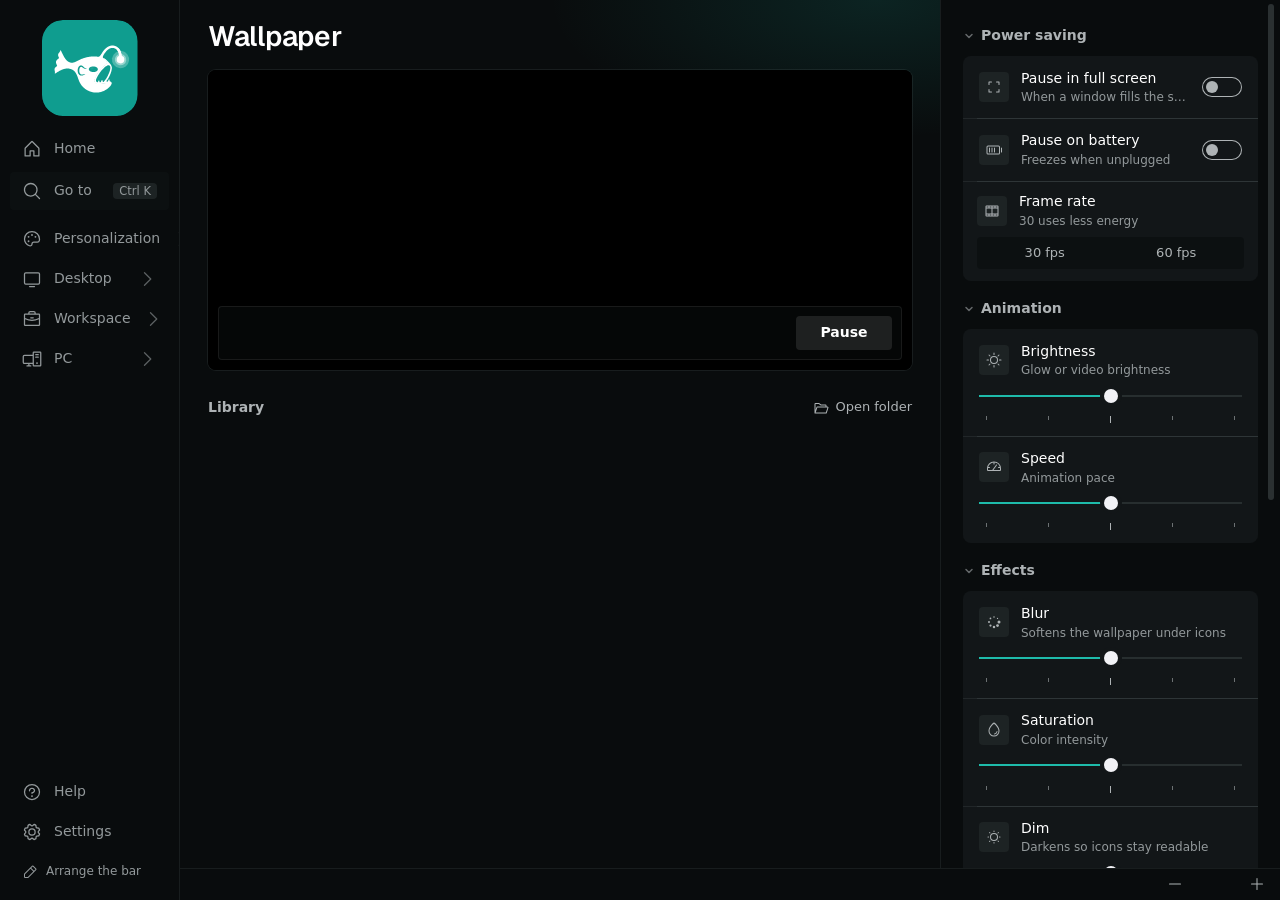
==== commit f73f517d: "Workshop: cursor families of your own, and packs from files - A new service after Mouse: a style amo" ====
--- a/app/ui/index.html
+++ b/app/ui/index.html
@@ -11,6 +11,7 @@
 <link rel="stylesheet" href="icons.css">
 <link rel="stylesheet" href="arrange.css">
 <link rel="stylesheet" href="mouse.css">
+<link rel="stylesheet" href="workshop.css">
 <link rel="stylesheet" href="disk.css">
 <link rel="stylesheet" href="hardware.css">
 <link rel="stylesheet" href="network.css">
@@ -70,6 +71,10 @@
     <button class="service" data-view="mouse">
       <svg class="ph" aria-hidden="true"><use href="icons.svg#cursor"/></svg>
       Mouse
+    </button>
+    <button class="service" data-view="workshop">
+      <svg class="ph" aria-hidden="true"><use href="icons.svg#swatches"/></svg>
+      Workshop
     </button>
     <button class="service" data-view="station">
       <svg class="ph" aria-hidden="true"><use href="icons.svg#waveform"/></svg>
@@ -357,6 +362,32 @@
     </div>
   </section>
 
+  <section class="view view--workshop only-workshop" aria-label="Workshop">
+    <div class="w-head">
+      <h1>Workshop</h1>
+      <div class="segments" id="w-tabs" role="tablist" aria-label="Workshop">
+        <button type="button" role="tab" data-tab="design" aria-checked="true">Design</button>
+        <button type="button" role="tab" data-tab="files" aria-checked="false">From files</button>
+      </div>
+      <span class="w-space"></span>
+      <button type="button" class="button button--accent" id="w-create"><svg class="ph" aria-hidden="true"><use href="icons.svg#plus"/></svg>Create</button>
+    </div>
+    <div id="w-design">
+      <div class="w-stage" id="w-stage"><span class="w-ground"></span><span class="w-stage__name"><b id="w-title"></b><small id="w-sub"></small></span></div>
+      <div class="w-roles" id="w-roles"></div>
+      <h3 class="themes__title">Try it</h3>
+      <div class="w-try" id="w-try">
+        <a href="#" id="w-try-link">A link</a>
+        <input id="w-try-text" value="Some text" aria-label="Some text">
+        <span data-role="sizewe">Drag the edge</span>
+        <span data-role="wait">Busy</span>
+      </div>
+      <h3 class="themes__title"><span>My families</span><span class="count" id="w-count"></span></h3>
+      <div class="themes" id="w-families"></div>
+    </div>
+    <div id="w-files" hidden></div>
+  </section>
+
   <section class="view view--station only-station" aria-label="Sounds">
     <h1>Sounds</h1>
     <div class="banner-sound" id="banner-sound">
@@ -901,6 +932,10 @@
         <summary class="row action"><span class="caption"><svg class="ph glyph" aria-hidden="true"><use href="icons.svg#cursor"/></svg><span>Mouse<small>Cursors and pointer settings</small></span></span><svg class="ph chevron" aria-hidden="true"><use href="icons.svg#caret-right"/></svg></summary>
         <dl class="tr-body"><dt>Reads</dt><dd>The cursor settings of Windows</dd><dt>Changes</dt><dd>The cursors, the cursor size and the pointer settings of Windows</dd><dt>To undo</dt><dd>Back to original, or uninstalling lampfish for the cursors</dd></dl>
       </details>
+      <details class="tr-row" data-view="workshop">
+        <summary class="row action"><span class="caption"><svg class="ph glyph" aria-hidden="true"><use href="icons.svg#swatches"/></svg><span>Workshop<small>Makes cursor families of your own</small></span></span><svg class="ph chevron" aria-hidden="true"><use href="icons.svg#caret-right"/></svg></summary>
+        <dl class="tr-body"><dt>Reads</dt><dd>Nothing but what you pick in it</dd><dt>Changes</dt><dd>Nothing until a colour is applied in Mouse; the cursors are then written in the folder of lampfish</dd><dt>To undo</dt><dd>Remove the family, with Undo</dd></dl>
+      </details>
       <details class="tr-row" data-view="station">
         <summary class="row action"><span class="caption"><svg class="ph glyph" aria-hidden="true"><use href="icons.svg#waveform"/></svg><span>Sounds<small>Plays a sound on Windows events</small></span></span><svg class="ph chevron" aria-hidden="true"><use href="icons.svg#caret-right"/></svg></summary>
         <dl class="tr-body"><dt>Reads</dt><dd>Windows events: lock, sleep, power, USB devices</dd><dt>Changes</dt><dd>Nothing in Windows: it only plays its own sounds</dd><dt>To undo</dt><dd>Nothing to undo</dd></dl>
@@ -1309,6 +1344,29 @@
         <input type="checkbox" id="s-buttonInitial" data-setting="buttonInitial">
         <span class="caption"><svg class="ph glyph" aria-hidden="true"><use href="icons.svg#lf-snap-ok"/></svg><span>Snap to OK<small>Jumps to the OK button</small></span></span>
       </label>
+    </div>
+  </div>
+
+  <div class="only-workshop">
+    <h2>Style</h2>
+    <div class="group"><div class="w-styles" id="w-styles" role="radiogroup" aria-label="Style"></div></div>
+    <h2>Colours</h2>
+    <div class="group">
+      <div class="w-colors">
+        <label class="w-colour"><input type="color" id="w-a"><span><b id="w-a-label"></b><small>First colour</small></span></label>
+        <label class="w-colour"><input type="color" id="w-b"><span><b id="w-b-label"></b><small>Second colour</small></span></label>
+      </div>
+      <div class="w-suggest" id="w-suggest"></div>
+    </div>
+    <h2>Family</h2>
+    <div class="group"><div class="w-family" id="w-family"></div></div>
+    <h2>Name</h2>
+    <div class="group">
+      <form class="w-name" id="w-form">
+        <input id="w-name" maxlength="30" autocomplete="off" placeholder="Name the family" aria-label="Name the family">
+        <button type="submit" class="button button--accent" id="w-save"><svg class="ph" aria-hidden="true"><use href="icons.svg#plus"/></svg>Create</button>
+      </form>
+      <p class="w-note" id="w-note"></p>
     </div>
   </div>
 
@@ -1441,6 +1499,7 @@
 <script src="cursor-engine.js"></script>
 <script src="trail-preview.js"></script>
 <script src="mouse.js"></script>
+<script src="workshop.js"></script>
 <script src="disk.js"></script>
 <script src="chart.js"></script>
 <script src="hardware.js"></script>
--- a/app/ui/main.css
+++ b/app/ui/main.css
@@ -169,7 +169,7 @@
 /* A page that holds a second service shows it below, under its own smaller title. */
 .view--duplicates > h1, .view--assistant > h1, .view--plugins > h1 { margin-top: 44px; font-size: 22px; }
 body:not([data-view="wallpaper"]) .only-wallpaper, body:not([data-view="station"]) .only-station,
-body:not([data-view="icons"]) .only-icons, body:not([data-view="mouse"]) .only-mouse, body:not([data-view="network"]) .only-network, body:not([data-view="arrange"]) .only-arrange,
+body:not([data-view="icons"]) .only-icons, body:not([data-view="mouse"]) .only-mouse, body:not([data-view="workshop"]) .only-workshop, body:not([data-view="network"]) .only-network, body:not([data-view="arrange"]) .only-arrange,
 body:not([data-view="files"]) .only-files, body:not([data-view="hardware"]) .only-hardware,
 body:not([data-view="tasks"]) .only-tasks, body:not([data-view="create"]) .only-create, body:not([data-view="settings"]) .only-settings, body:not([data-view="home"]) .only-home,
 body:not([data-view="modes"]) .only-modes, body:not([data-view="display"]) .only-display, body:not([data-view="settings"]) .only-assistant, body:not([data-view="settings"]) .only-plugins, body:not([data-view="audio"]) .only-audio, body:not([data-view="taskbar"]) .only-taskbar, body:not([data-view="convert"]) .only-convert, body:not([data-view="notes"]) .only-notes, body:not([data-view="shelf"]) .only-shelf, body:not([data-view="health"]) .only-health, body:not([data-view="files"]) .only-duplicates, body:not([data-view="help"]) .only-help { display: none !important; }
--- a/app/ui/mouse.css
+++ b/app/ui/mouse.css
@@ -141,3 +141,24 @@
 .m-trail__lock span { display: inline-flex; align-items: center; gap: 8px; padding: 8px 12px; border-radius: 99px; background: rgba(4, 12, 13, .72); color: #fff; font-size: var(--text-caption); font-weight: 600; }
 .m-trail.is-locked { cursor: default; }
 .trail__note { margin: 0; padding: 4px 14px 12px; font-size: var(--text-caption); color: var(--text-pale); }
+
+/* M2: the gallery. Filters by look on top, a star on every case, sizes of Windows as chips, a neutral ground for dark cursors. */
+.m-looks { display: flex; flex-wrap: wrap; gap: 6px; margin: 4px 0 2px; }
+.m-looks .tool-chip { padding: 5px 11px; font-size: var(--text-caption); }
+.m-looks .tool-chip[aria-checked="true"] { color: var(--accent); box-shadow: var(--pressed); background: var(--accent-dim); }
+.family__fav { position: absolute; top: 8px; left: 8px; z-index: 2; width: 28px; height: 28px; display: grid; place-items: center; padding: 0; border: 0; border-radius: var(--radius-small); background: rgba(0, 0, 0, .28); color: rgba(255, 255, 255, .8); opacity: 0; transition: opacity var(--fast), color var(--fast); }
+.theme--family:hover .family__fav, .theme--family:focus-within .family__fav, .family__fav[aria-pressed="true"] { opacity: 1; }
+.family__fav[aria-pressed="true"] { color: #ffd166; }
+.family__fav .ph { width: var(--icon); height: var(--icon); }
+.theme--family .theme__actions { top: 8px; right: 8px; z-index: 2; }
+.swatch--size { width: auto; min-width: 24px; height: 22px; padding: 0 6px; border-radius: var(--radius-small); background: var(--sunken); color: var(--text-soft); font-size: var(--text-badge); font-weight: 600; }
+.swatch--size[aria-pressed="true"] { color: var(--text); }
+/* Black and inverted cursors vanish on a dark well: they stand on a neutral gray, in both themes (M2.4). */
+.theme--family.is-neutral .family__stage { background: radial-gradient(90% 120% at 30% 34%, #9aa3a4, #636c6e); }
+.theme--family.is-neutral .family__side { background: rgba(255, 255, 255, .18); }
+.tile-cursor.is-neutral .tile__case { background: radial-gradient(circle, #9aa3a4, #6b7375); }
+.m-drop { display: flex; flex-direction: column; align-items: center; justify-content: center; gap: 6px; min-height: 104px; border: 0; border-radius: var(--radius-control); background: transparent; color: var(--text-soft); font-size: var(--text-caption); outline: 1.5px dashed var(--hairline-strong); outline-offset: -4px; cursor: pointer; transition: color var(--fast), outline-color var(--fast); }
+.m-drop .ph { width: 32px; height: 32px; }
+.m-drop:hover { color: var(--text); outline-color: var(--accent); }
+/* A double ring for the focus, readable on any well (M2.7). */
+.view--mouse .theme:focus-visible, .view--mouse .tile-cursor:focus-visible, .view--mouse .m-drop:focus-visible { outline: 2px solid var(--accent); outline-offset: 2px; box-shadow: 0 0 0 1px var(--wallpaper); }
--- a/app/ui/workshop.css
+++ b/app/ui/workshop.css
@@ -0,0 +1,67 @@
+/* The Workshop (C67): a well with the cursor large, the 17 roles, a try zone; style, colours, family and name in the panel. */
+.view--workshop { max-width: 1120px; margin-inline: auto; }
+.w-head { display: flex; flex-wrap: wrap; align-items: center; gap: 12px 16px; margin-bottom: 16px; }
+.w-head h1 { margin: 0; }
+.w-space { flex: 1; }
+.w-stage { position: relative; display: grid; place-items: center; height: 260px; border-radius: var(--radius-card);
+  background: linear-gradient(180deg, rgba(255, 255, 255, .05), transparent 45%), radial-gradient(70% 110% at 50% 40%, color-mix(in srgb, var(--tint, var(--accent)) 30%, transparent), transparent 66%), var(--sunken); }
+.w-ground { position: absolute; bottom: 54px; left: 50%; width: 120px; height: 16px; margin-left: -60px; border-radius: 50%; background: radial-gradient(closest-side, rgba(0, 0, 0, .45), transparent); }
+.w-stage canvas { position: relative; z-index: 1; }
+.w-stage__name { position: absolute; left: 18px; bottom: 14px; display: flex; flex-direction: column; }
+.w-stage__name b { font: 600 var(--text-title)/1.2 var(--display); }
+.w-stage__name small { font-size: var(--text-caption); color: var(--text-soft); }
+.w-roles { display: grid; grid-template-columns: repeat(auto-fill, minmax(68px, 1fr)); gap: 6px; margin-top: 12px; }
+.w-roles span { display: flex; flex-direction: column; align-items: center; gap: 4px; min-width: 0; padding: 8px 2px; border-radius: var(--radius-control); background: var(--group); }
+.w-roles small { max-width: 100%; font-size: var(--text-micro); color: var(--text-pale); white-space: nowrap; overflow: hidden; text-overflow: ellipsis; }
+.w-try { display: grid; grid-template-columns: repeat(auto-fill, minmax(140px, 1fr)); gap: 8px; }
+.w-try > * { display: grid; place-items: center; min-height: 48px; border: 0; border-radius: var(--radius-control); background: var(--group); color: var(--text-soft); font: inherit; font-size: var(--text-caption); }
+.w-try a { color: var(--accent); text-decoration: underline; }
+.w-try input { padding: 0 12px; color: var(--text); outline: none; text-align: center; }
+.w-styles { display: grid; grid-template-columns: repeat(4, 1fr); gap: 6px; padding: 10px; }
+.w-styles button { display: flex; flex-direction: column; align-items: center; gap: 4px; min-width: 0; padding: 8px 2px 6px; border: 0; border-radius: var(--radius-control); background: none; color: var(--text-soft); font-size: var(--text-micro); transition: background var(--fast); }
+.w-styles button:hover { background: var(--group-up); }
+.w-styles button[aria-checked="true"] { color: var(--text); background: var(--accent-tint); box-shadow: var(--pressed); }
+.w-colors { display: flex; flex-wrap: wrap; gap: 10px 18px; padding: 12px 14px; }
+.w-colour { display: flex; align-items: center; gap: 10px; cursor: pointer; }
+.w-colour span { display: flex; flex-direction: column; }
+.w-colour b { font-size: var(--text-body); font-weight: 600; }
+.w-colour small { font-size: var(--text-caption); color: var(--text-pale); }
+.w-colour input { width: 36px; height: 36px; padding: 0; border: 0; border-radius: 50%; background: none; cursor: pointer; }
+.w-colour input::-webkit-color-swatch-wrapper { padding: 0; }
+.w-colour input::-webkit-color-swatch { border: 0; border-radius: 50%; box-shadow: inset 0 0 0 1px var(--hairline-strong); }
+.w-suggest { display: flex; flex-wrap: wrap; gap: 8px; padding: 0 14px 14px; }
+.w-pair { box-shadow: inset 0 0 0 1px var(--hairline-strong); }
+.w-family { display: flex; flex-wrap: wrap; align-items: center; gap: 10px; padding: 12px 14px; }
+.w-family .swatch { width: 26px; height: 26px; }
+.w-swatch { position: relative; display: inline-flex; }
+.w-swatch__remove { position: absolute; top: -6px; right: -6px; width: 16px; height: 16px; display: grid; place-items: center; padding: 0; border: 0; border-radius: 50%; background: var(--group-up); color: var(--text-soft); box-shadow: inset 0 0 0 1px var(--hairline-strong); opacity: 0; transition: opacity var(--fast); }
+.w-swatch__remove .ph { width: 10px; height: 10px; }
+.w-swatch:hover .w-swatch__remove, .w-swatch__remove:focus-visible { opacity: 1; }
+.w-name { display: flex; gap: 8px; padding: 12px 14px 6px; }
+.w-name input { flex: 1; min-width: 0; border: 0; border-radius: var(--radius-control); padding: 8px 12px; background: var(--sunken); color: var(--text); font: inherit; font-size: var(--text-body); outline: none; box-shadow: inset 0 0 0 1px var(--hairline); }
+.w-name input:focus { box-shadow: inset 0 0 0 1px var(--accent); }
+.w-note { min-height: 18px; margin: 0; padding: 0 14px 12px; font-size: var(--text-caption); color: var(--text-pale); }
+.w-note.is-error { color: var(--bad); }
+#w-families .theme__swatches { gap: 4px; }
+
+/* From files (W2): a drop zone, then the 17 roles as found in the pack, each one replaceable. */
+#w-tabs button { width: auto; padding: 0 12px; white-space: nowrap; }
+.w-drop { display: flex; flex-wrap: wrap; align-items: center; gap: 12px 16px; padding: 18px; border-radius: var(--radius-card); outline: 1.5px dashed var(--hairline-strong); outline-offset: -6px; color: var(--text-soft); }
+.w-drop > .ph { width: 32px; height: 32px; flex: none; }
+.w-drop > span { flex: 1 1 220px; display: flex; flex-direction: column; gap: 2px; }
+.w-drop b { color: var(--text); font-size: var(--text-body); }
+.w-drop small { font-size: var(--text-caption); color: var(--text-pale); }
+.w-packhead { display: flex; flex-wrap: wrap; align-items: center; gap: 8px 10px; margin-bottom: 6px; }
+.w-packhead input { flex: 1 1 220px; min-width: 0; border: 0; border-radius: var(--radius-control); padding: 8px 12px; background: var(--sunken); color: var(--text); font: inherit; font-size: var(--text-body); outline: none; box-shadow: inset 0 0 0 1px var(--hairline); }
+.w-packhead input:focus { box-shadow: inset 0 0 0 1px var(--accent); }
+#w-files > .w-note { padding: 0 2px 10px; }
+.w-slots { display: grid; grid-template-columns: repeat(auto-fill, minmax(92px, 1fr)); gap: 8px; margin-bottom: 18px; }
+.w-slot { position: relative; display: flex; flex-direction: column; align-items: center; gap: 6px; padding: 10px 4px 9px; border-radius: var(--radius-control); background: var(--group); cursor: pointer; transition: background var(--fast); }
+.w-slot:hover { background: var(--group-up); }
+.w-slot:hover .w-swatch__remove, .w-slot:focus-within .w-swatch__remove { opacity: 1; }
+.w-slot .w-swatch__remove { top: 4px; right: 4px; }
+.w-slot__case { width: 56px; height: 56px; display: grid; place-items: center; border-radius: var(--radius-small); background: radial-gradient(circle, #9aa3a4, #6b7375); }
+.w-slot__case img { width: 40px; height: 40px; }
+.w-slot__case img.retro { width: 48px; height: 48px; }
+.w-slot.is-empty .w-slot__case { background: var(--sunken); color: var(--text-pale); outline: 1.5px dashed var(--hairline-strong); outline-offset: -4px; }
+.w-slot__name { max-width: 100%; font-size: var(--text-caption); color: var(--text-soft); white-space: nowrap; overflow: hidden; text-overflow: ellipsis; }
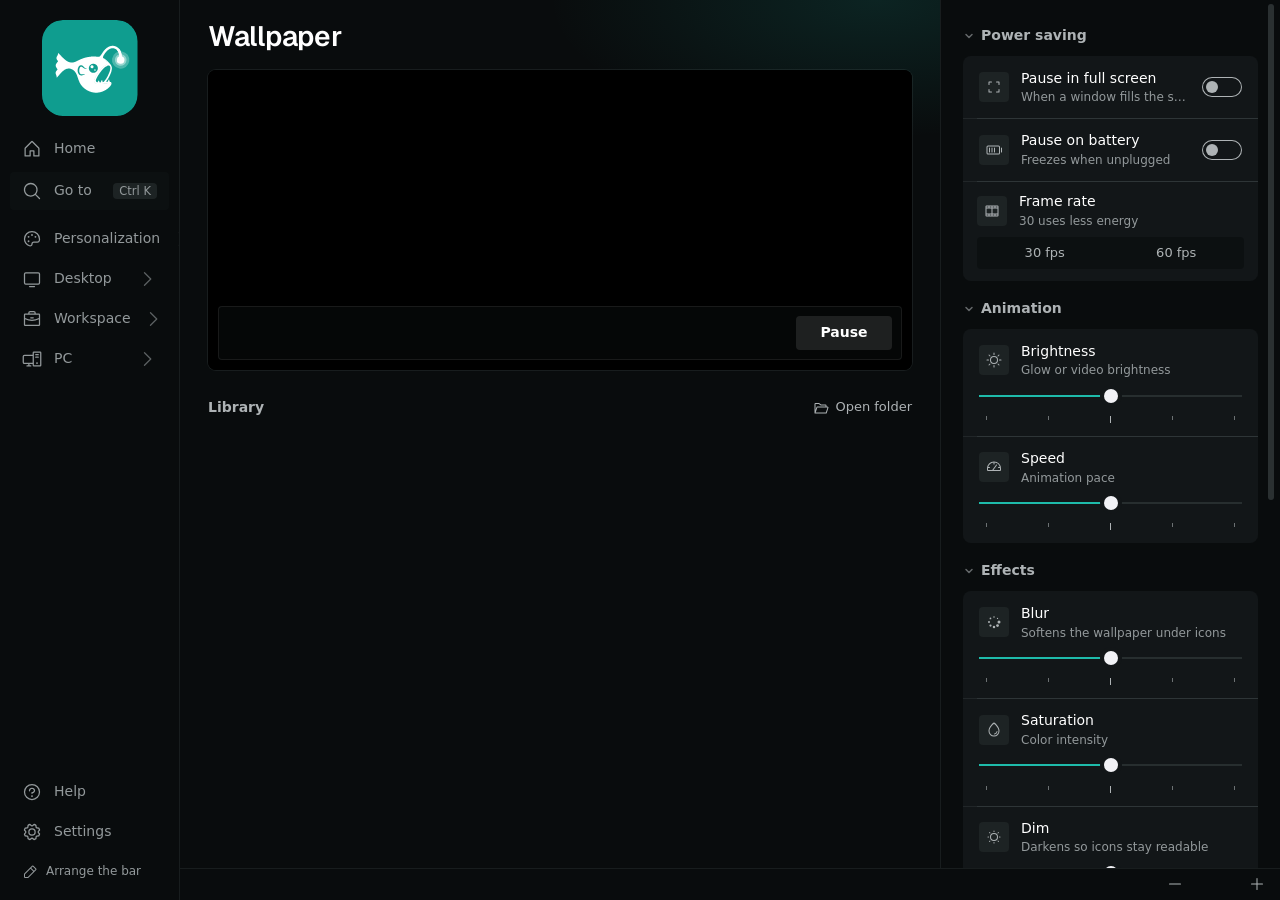
==== commit bcb72dca: "Mouse: try, presentation and Windows settings (M3 to M8)" ====
--- a/app/ui/index.html
+++ b/app/ui/index.html
@@ -313,11 +313,17 @@
 
   <section class="view view--mouse only-mouse" aria-label="Mouse">
     <h1>Mouse</h1>
+    <div class="m-trial" id="s-trial" role="status" hidden>
+      <span class="m-trial__text" id="s-trial-text"></span>
+      <button type="button" class="button button--accent" id="s-trial-keep"><svg class="ph" aria-hidden="true"><use href="icons.svg#check"/></svg>Keep</button>
+      <button type="button" class="link" id="s-trial-back"><svg class="ph" aria-hidden="true"><use href="icons.svg#arrow-counter-clockwise"/></svg><span>Back now</span></button>
+    </div>
     <div class="m-now" id="s-now">
       <span class="m-now__stage" id="s-now-stage"></span>
       <div class="m-now__text">
         <span class="m-now__title" id="s-theme"></span>
         <span class="m-now__sub" id="s-theme-sub"></span>
+        <span class="m-now__screens" id="s-screens" hidden></span>
         <div class="theme__swatches" id="s-now-swatches"></div>
       </div>
       <div class="m-now__actions">
@@ -333,9 +339,22 @@
           <div class="s-menu" id="s-restore-menu" role="menu" hidden>
             <button type="button" role="menuitem" id="s-original"><svg class="ph" aria-hidden="true"><use href="icons.svg#clock-counter-clockwise"/></svg><span>Cursors from before lampfish<small>As they were at the first change</small></span></button>
             <button type="button" role="menuitem" id="s-initial"><svg class="ph" aria-hidden="true"><use href="icons.svg#arrow-counter-clockwise"/></svg><span>Windows cursors<small>The default of Windows, at 32 px</small></span></button>
+            <p class="m-restore__key">Ctrl + Alt + Shift + C puts them back from anywhere</p>
           </div>
         </div>
       </div>
+    </div>
+    <div class="m-feel" aria-label="Feel the cursors">
+      <span class="m-feel__label">Point here</span>
+      <span class="tool-chip m-feel__spot" style="cursor: pointer"><svg class="ph" aria-hidden="true"><use href="icons.svg#hand-pointing"/></svg><span>Link</span></span>
+      <span class="tool-chip m-feel__spot" style="cursor: text"><svg class="ph" aria-hidden="true"><use href="icons.svg#text-t"/></svg><span>Text</span></span>
+      <span class="tool-chip m-feel__spot" style="cursor: ew-resize"><svg class="ph" aria-hidden="true"><use href="icons.svg#arrows-horizontal"/></svg><span>Resize</span></span>
+      <span class="tool-chip m-feel__spot" style="cursor: move"><svg class="ph" aria-hidden="true"><use href="icons.svg#arrows-out-simple"/></svg><span>Move</span></span>
+      <span class="tool-chip m-feel__spot" style="cursor: crosshair"><svg class="ph" aria-hidden="true"><use href="icons.svg#crosshair"/></svg><span>Precision</span></span>
+      <span class="tool-chip m-feel__spot" style="cursor: wait"><svg class="ph" aria-hidden="true"><use href="icons.svg#timer"/></svg><span>Busy</span></span>
+      <span class="tool-chip m-feel__spot" style="cursor: progress"><svg class="ph" aria-hidden="true"><use href="icons.svg#lf-spinner"/></svg><span>Background</span></span>
+      <span class="tool-chip m-feel__spot" style="cursor: not-allowed"><svg class="ph" aria-hidden="true"><use href="icons.svg#x-circle"/></svg><span>Unavailable</span></span>
+      <span class="tool-chip m-feel__spot" style="cursor: help"><svg class="ph" aria-hidden="true"><use href="icons.svg#question"/></svg><span>Help</span></span>
     </div>
     <div id="s-gallery"><div class="waiting loading">Reading cursors</div></div>
     <div class="m-edit" id="s-edit" hidden>
@@ -1272,11 +1291,29 @@
   </div>
 
   <div class="only-mouse">
-    <h2>Pointer</h2>
+    <h2>Visibility</h2>
     <div class="group">
       <label class="toggle">
         <input type="checkbox" id="s-shadow" data-setting="shadow">
         <span class="caption"><svg class="ph glyph" aria-hidden="true"><use href="icons.svg#lf-pointer-shadow"/></svg><span>Pointer shadow<small>Soft shadow under the cursor</small></span></span>
+      </label>
+      <label class="toggle">
+        <input type="checkbox" id="s-sonar" data-setting="sonar">
+        <span class="caption"><svg class="ph glyph" aria-hidden="true"><use href="icons.svg#lf-ripples"/></svg><span>Locate with Ctrl<small>Ctrl shows where the pointer is</small></span></span>
+      </label>
+      <label class="toggle">
+        <input type="checkbox" id="s-hide" data-setting="hide">
+        <span class="caption"><svg class="ph glyph" aria-hidden="true"><use href="icons.svg#eye-slash"/></svg><span>Hide while typing<small>For the text under the cursor</small></span></span>
+      </label>
+      <div class="setting">
+        <label for="s-caret"><span class="caption"><svg class="ph glyph" aria-hidden="true"><use href="icons.svg#text-t"/></svg><span>Text cursor<small>Width of the blinking bar</small></span></span><output id="s-caret-value"></output></label>
+        <input type="range" id="s-caret" data-setting="caret" min="1" max="20" step="1">
+        <div class="ticks"><i></i><i></i><i></i><i></i><i></i></div>
+        <i class="setting__default" data-default="1" title="Windows default"></i>
+      </div>
+      <label class="toggle" id="s-touch-row" hidden>
+        <input type="checkbox" id="s-touch" data-setting="touch">
+        <span class="caption"><svg class="ph glyph" aria-hidden="true"><use href="icons.svg#hand-pointing"/></svg><span>Touch indicator<small>A circle where a finger touches</small></span></span>
       </label>
     </div>
     <h2>Movement</h2>
@@ -1285,28 +1322,77 @@
         <label for="s-speed"><span class="caption"><svg class="ph glyph" aria-hidden="true"><use href="icons.svg#gauge"/></svg><span>Pointer speed<small>Distance for the same gesture</small></span></span><output id="s-speed-value"></output></label>
         <input type="range" id="s-speed" data-setting="speed" min="1" max="20" step="1">
         <div class="ticks"><i></i><i></i><i></i><i></i><i></i></div>
+        <i class="setting__default" data-default="10" title="Windows default"></i>
       </div>
       <label class="toggle">
         <input type="checkbox" id="s-precision" data-setting="precision">
         <span class="caption"><svg class="ph glyph" aria-hidden="true"><use href="icons.svg#crosshair"/></svg><span>Enhanced precision<small>Speeds up with quick moves</small></span></span>
       </label>
     </div>
-    <h2>Clicks and wheel</h2>
+    <h2>Clicks</h2>
     <div class="group">
       <div class="setting">
         <label for="s-doubleClick"><span class="caption"><svg class="ph glyph" aria-hidden="true"><use href="icons.svg#cursor-click"/></svg><span>Double-click<small>Time between the two clicks</small></span></span><output id="s-doubleClick-value"></output></label>
         <input type="range" id="s-doubleClick" data-setting="doubleClick" min="200" max="900" step="50">
         <div class="ticks"><i></i><i></i><i></i><i></i><i></i></div>
-      </div>
+        <i class="setting__default" data-default="500" title="Windows default"></i>
+      </div>
+      <div class="m-test" id="s-dbltest" role="button" tabindex="0"><svg class="ph" aria-hidden="true"><use href="icons.svg#cursor-click"/></svg><span>Double-click here to try</span></div>
+      <div class="setting">
+        <label for="s-dblZone"><span class="caption"><svg class="ph glyph" aria-hidden="true"><use href="icons.svg#arrows-out-simple"/></svg><span>Double-click area<small>How far the pointer may move between clicks</small></span></span><output id="s-dblZone-value"></output></label>
+        <input type="range" id="s-dblZone" data-setting="dblZone" min="1" max="16" step="1">
+        <div class="ticks"><i></i><i></i><i></i><i></i><i></i></div>
+        <i class="setting__default" data-default="4" title="Windows default"></i>
+      </div>
+      <label class="toggle">
+        <input type="checkbox" id="s-clickLock" data-setting="clickLock">
+        <span class="caption"><svg class="ph glyph" aria-hidden="true"><use href="icons.svg#lock-simple"/></svg><span>ClickLock<small>Hold briefly, then drag without holding</small></span></span>
+      </label>
+      <div class="setting" id="s-clickLock-row">
+        <label for="s-clickLockTime"><span class="caption"><svg class="ph glyph" aria-hidden="true"><use href="icons.svg#timer"/></svg><span>ClickLock delay<small>How long to hold before it locks</small></span></span><output id="s-clickLockTime-value"></output></label>
+        <input type="range" id="s-clickLockTime" data-setting="clickLockTime" min="200" max="2200" step="100">
+        <div class="ticks"><i></i><i></i><i></i><i></i><i></i></div>
+        <i class="setting__default" data-default="1200" title="Windows default"></i>
+      </div>
+      <label class="toggle">
+        <input type="checkbox" id="s-invert" data-setting="invert">
+        <span class="caption"><svg class="ph glyph" aria-hidden="true"><use href="icons.svg#swap"/></svg><span>Swap buttons<small>Primary click on the right</small></span></span>
+      </label>
+      <label class="toggle">
+        <input type="checkbox" id="s-mirror">
+        <span class="caption"><svg class="ph glyph" aria-hidden="true"><use href="icons.svg#hand-pointing"/></svg><span>Left-handed cursors<small>Arrows and hands point the other way</small></span></span>
+      </label>
+    </div>
+    <h2>Wheel</h2>
+    <div class="group">
       <div class="setting">
         <label for="s-knob"><span class="caption"><svg class="ph glyph" aria-hidden="true"><use href="icons.svg#mouse-scroll"/></svg><span>Wheel<small>Lines per notch</small></span></span><output id="s-knob-value"></output></label>
         <input type="range" id="s-knob" data-setting="knob" min="1" max="20" step="1">
         <div class="ticks"><i></i><i></i><i></i><i></i><i></i></div>
-      </div>
-      <label class="toggle">
-        <input type="checkbox" id="s-invert" data-setting="invert">
-        <span class="caption"><svg class="ph glyph" aria-hidden="true"><use href="icons.svg#swap"/></svg><span>Swap buttons<small>Primary click on the right</small></span></span>
-      </label>
+        <i class="setting__default" data-default="3" title="Windows default"></i>
+      </div>
+      <div class="m-wheeltest" id="s-wheeltest" tabindex="0" aria-label="Turn the wheel here"><div id="s-wheeltest-lines"></div></div>
+      <label class="toggle">
+        <input type="checkbox" id="s-wheelPage" data-setting="wheelPage">
+        <span class="caption"><svg class="ph glyph" aria-hidden="true"><use href="icons.svg#arrows-vertical"/></svg><span>One screen at a time<small>Each notch turns a whole page</small></span></span>
+      </label>
+      <div class="setting">
+        <label for="s-hchars"><span class="caption"><svg class="ph glyph" aria-hidden="true"><use href="icons.svg#arrows-horizontal"/></svg><span>Sideways wheel<small>Characters per tilt</small></span></span><output id="s-hchars-value"></output></label>
+        <input type="range" id="s-hchars" data-setting="hchars" min="1" max="20" step="1">
+        <div class="ticks"><i></i><i></i><i></i><i></i><i></i></div>
+        <i class="setting__default" data-default="3" title="Windows default"></i>
+      </div>
+    </div>
+    <h2>Light and dark</h2>
+    <div class="group">
+      <label class="toggle">
+        <input type="checkbox" id="s-followLight">
+        <span class="caption"><svg class="ph glyph" aria-hidden="true"><use href="icons.svg#lf-dark-mode"/></svg><span>Follow Windows<small>A theme for light, one for dark</small></span></span>
+      </label>
+      <div class="m-daynight" id="s-daynight">
+        <label class="m-pick"><span class="caption"><svg class="ph glyph" aria-hidden="true"><use href="icons.svg#sun"/></svg><span>Light<small>When Windows is light</small></span></span><select id="s-day" aria-label="Light"></select></label>
+        <label class="m-pick"><span class="caption"><svg class="ph glyph" aria-hidden="true"><use href="icons.svg#moon"/></svg><span>Dark<small>When Windows is dark</small></span></span><select id="s-night" aria-label="Dark"></select></label>
+      </div>
     </div>
     <h2 id="s-trail-title" hidden>Trail</h2>
     <div class="group" id="s-trail" hidden>
@@ -1324,26 +1410,60 @@
         <input type="checkbox" id="s-trail-click">
         <span class="caption"><svg class="ph glyph" aria-hidden="true"><use href="icons.svg#cursor-click"/></svg><span>Click effect<small>Each trail answers a click its own way</small></span></span>
       </label>
+      <div class="m-quiet">
+        <span class="caption"><svg class="ph glyph" aria-hidden="true"><use href="icons.svg#pause"/></svg><span>Quiet in these apps<small>The trail stops while one is in front</small></span></span>
+        <div class="m-quiet__list" id="s-quiet"></div>
+      </div>
       <p class="trail__note">Paused in full screen or with animations off in Windows. Never captured.</p>
     </div>
-    <h2>Extras</h2>
+    <h2>Windows effects</h2>
     <div class="group">
       <label class="toggle">
         <input type="checkbox" id="s-trails" data-setting="trails">
         <span class="caption"><svg class="ph glyph" aria-hidden="true"><use href="icons.svg#lf-pointer-trails"/></svg><span>Pointer echoes<small>Copies of the cursor, from Windows</small></span></span>
       </label>
-      <label class="toggle">
-        <input type="checkbox" id="s-sonar" data-setting="sonar">
-        <span class="caption"><svg class="ph glyph" aria-hidden="true"><use href="icons.svg#lf-ripples"/></svg><span>Locate with Ctrl<small>Ctrl shows where the pointer is</small></span></span>
-      </label>
-      <label class="toggle">
-        <input type="checkbox" id="s-hide" data-setting="hide">
-        <span class="caption"><svg class="ph glyph" aria-hidden="true"><use href="icons.svg#eye-slash"/></svg><span>Hide while typing<small>For the text under the cursor</small></span></span>
-      </label>
+      <div class="setting" id="s-trails-row">
+        <label for="s-trailsLength"><span class="caption"><svg class="ph glyph" aria-hidden="true"><use href="icons.svg#lf-pointer-trails"/></svg><span>Echoes<small>How many copies follow</small></span></span><output id="s-trailsLength-value"></output></label>
+        <input type="range" id="s-trailsLength" data-setting="trailsLength" min="2" max="16" step="1">
+        <div class="ticks"><i></i><i></i><i></i><i></i><i></i></div>
+      </div>
       <label class="toggle">
         <input type="checkbox" id="s-buttonInitial" data-setting="buttonInitial">
         <span class="caption"><svg class="ph glyph" aria-hidden="true"><use href="icons.svg#lf-snap-ok"/></svg><span>Snap to OK<small>Jumps to the OK button</small></span></span>
       </label>
+    </div>
+    <h2>Presentation</h2>
+    <div class="group">
+      <label class="toggle">
+        <input type="checkbox" id="s-present" data-aid="presentation">
+        <span class="caption"><svg class="ph glyph" aria-hidden="true"><use href="icons.svg#monitor-play"/></svg><span>Presentation<small>Halo and clicks on, trail off, then all as before</small></span></span>
+      </label>
+      <label class="toggle m-colour-row">
+        <input type="checkbox" data-aid="halo">
+        <span class="caption"><svg class="ph glyph" aria-hidden="true"><use href="icons.svg#circle"/></svg><span>Halo<small>A ring around the pointer</small></span></span>
+        <input type="color" class="m-colour" data-aid-colour="haloColor" aria-label="Colour of the halo">
+      </label>
+      <label class="toggle m-colour-row">
+        <input type="checkbox" data-aid="rings">
+        <span class="caption"><svg class="ph glyph" aria-hidden="true"><use href="icons.svg#cursor-click"/></svg><span>Clicks<small>A ring at each click, left and right</small></span></span>
+        <input type="color" class="m-colour" data-aid-colour="left" aria-label="Colour of the left click">
+        <input type="color" class="m-colour" data-aid-colour="right" aria-label="Colour of the right click">
+      </label>
+      <label class="toggle">
+        <input type="checkbox" data-aid="shake">
+        <span class="caption"><svg class="ph glyph" aria-hidden="true"><use href="icons.svg#arrows-out-simple"/></svg><span>Shake to find<small>The pointer grows for a moment</small></span></span>
+      </label>
+      <label class="m-pick"><span class="caption"><svg class="ph glyph" aria-hidden="true"><use href="icons.svg#eye-closed"/></svg><span>Hide when idle<small>The pointer goes until it moves</small></span></span>
+        <select id="s-hideIdle" aria-label="Hide when idle"><option value="0">Never</option><option value="3">After 3 s</option><option value="5">After 5 s</option><option value="10">After 10 s</option></select></label>
+      <p class="trail__note">Ctrl + Alt + Shift + H for the halo, + T for the trail, + N for the next favorite theme. Seen in captures, so a demo shows it.</p>
+    </div>
+    <h2>More in Windows Settings</h2>
+    <div class="group">
+      <button type="button" class="row action" data-windows="mouse"><span class="caption"><svg class="ph glyph" aria-hidden="true"><use href="icons.svg#mouse-right-click"/></svg><span>Mouse and touchpad<small>Scroll direction, inactive windows</small></span></span><svg class="ph" aria-hidden="true"><use href="icons.svg#arrow-square-out"/></svg></button>
+      <button type="button" class="row action" data-windows="pointer"><span class="caption"><svg class="ph glyph" aria-hidden="true"><use href="icons.svg#palette"/></svg><span>Pointer colour and style<small>The colours of Windows 11</small></span></span><svg class="ph" aria-hidden="true"><use href="icons.svg#arrow-square-out"/></svg></button>
+      <button type="button" class="row action" data-windows="caret"><span class="caption"><svg class="ph glyph" aria-hidden="true"><use href="icons.svg#text-t"/></svg><span>Text cursor indicator<small>A coloured mark on the text cursor</small></span></span><svg class="ph" aria-hidden="true"><use href="icons.svg#arrow-square-out"/></svg></button>
+      <button type="button" class="row action" data-windows="keys"><span class="caption"><svg class="ph glyph" aria-hidden="true"><use href="icons.svg#keyboard"/></svg><span>Mouse keys<small>Move the pointer with the number pad</small></span></span><svg class="ph" aria-hidden="true"><use href="icons.svg#arrow-square-out"/></svg></button>
+      <button type="button" class="row action" data-windows="magnifier"><span class="caption"><svg class="ph glyph" aria-hidden="true"><use href="icons.svg#magnifying-glass-plus"/></svg><span>Magnifier<small>Zoom on what is under the pointer</small></span></span><svg class="ph" aria-hidden="true"><use href="icons.svg#arrow-square-out"/></svg></button>
     </div>
   </div>
 
--- a/app/ui/mouse.css
+++ b/app/ui/mouse.css
@@ -11,6 +11,8 @@
 .m-now__title { display: flex; align-items: center; min-width: 0; font: 600 var(--text-title)/1.2 var(--display); }
 .m-now__sub { font-size: var(--text-caption); color: var(--text-soft); }
 .m-now__sub:empty { display: none; }
+.m-now__screens { font-size: var(--text-caption); color: var(--text-pale); }
+.m-now__screens[hidden] { display: none; }
 .m-now .theme__swatches { flex-wrap: nowrap; gap: 8px; margin-top: 8px; }
 .m-now .theme__swatches:empty { display: none; }
 .m-now__actions { flex: 1 1 auto; display: flex; flex-wrap: wrap; align-items: center; justify-content: flex-end; gap: 8px; }
@@ -162,3 +164,46 @@
 .m-drop:hover { color: var(--text); outline-color: var(--accent); }
 /* A double ring for the focus, readable on any well (M2.7). */
 .view--mouse .theme:focus-visible, .view--mouse .tile-cursor:focus-visible, .view--mouse .m-drop:focus-visible { outline: 2px solid var(--accent); outline-offset: 2px; box-shadow: 0 0 0 1px var(--wallpaper); }
+
+/* M4: a theme tried for 15 s, or buttons just swapped. Stays on top while the page scrolls. */
+.m-trial { position: sticky; top: 0; z-index: 4; display: flex; flex-wrap: wrap; align-items: center; gap: 8px 12px; margin-bottom: 10px; padding: 10px 14px; border-radius: var(--radius-group); background: var(--group-up); box-shadow: inset 0 0 0 1px var(--accent-ring), var(--float); }
+.m-trial[hidden] { display: none; }
+.m-trial__text { flex: 1 1 220px; font-size: var(--text-value); color: var(--text); font-variant-numeric: tabular-nums; }
+.family__try { position: absolute; top: 8px; right: 8px; z-index: 2; width: 28px; height: 28px; display: grid; place-items: center; padding: 0; border: 0; border-radius: var(--radius-small); background: rgba(0, 0, 0, .28); color: rgba(255, 255, 255, .85); opacity: 0; transition: opacity var(--fast); }
+.family__try .ph { width: var(--icon); height: var(--icon); }
+.theme--family:hover .family__try, .theme--family:focus-within .family__try { opacity: 1; }
+.theme--family.current .family__try { display: none; }
+.theme--family .theme__actions { right: 44px; }
+.m-restore__key { margin: 4px 10px 6px; font-size: var(--text-caption); color: var(--text-pale); }
+
+/* M5: the mark of the Windows default under a slider, and the double-click target. */
+.only-mouse .setting { position: relative; }
+.setting__default { position: absolute; bottom: 6px; left: calc(14px + 7px + (100% - 28px - 14px) * var(--at, 0)); width: 2px; height: 9px; margin-left: -1px; border-radius: 1px; background: var(--accent); opacity: .7; }
+.m-test { display: flex; align-items: center; gap: 10px; margin: 0 14px 12px; padding: 10px 12px; border-radius: var(--radius-control); background: var(--sunken); color: var(--text-soft); font-size: var(--text-caption); cursor: pointer; user-select: none; transition: color var(--fast), box-shadow var(--fast); }
+.m-test .ph { width: var(--icon); height: var(--icon); }
+.m-test.is-ok { color: var(--accent); box-shadow: var(--pressed); }
+
+/* M6.2: a theme for light and one for dark. */
+.m-pick { display: flex; align-items: center; justify-content: space-between; gap: 12px; padding: 10px 14px; }
+.m-pick select { flex: 0 1 170px; min-width: 0; border: 0; border-radius: var(--radius-control); padding: 6px 10px; background: var(--sunken); color: var(--text); font: inherit; font-size: var(--text-value); box-shadow: inset 0 0 0 1px var(--hairline); }
+.m-daynight > * + * { box-shadow: inset 0 1px 0 var(--hairline); }
+
+/* M7: colours of the halo and the clicks beside their switch; M8.2: the quiet apps as chips. */
+.m-colour-row { gap: 10px; }
+.m-colour-row .caption { flex: 1; }
+.m-colour { flex: none; width: 26px; height: 26px; padding: 0; border: 0; border-radius: 50%; background: none; cursor: pointer; }
+.m-colour::-webkit-color-swatch-wrapper { padding: 0; }
+.m-colour::-webkit-color-swatch { border: 0; border-radius: 50%; box-shadow: inset 0 0 0 1px var(--hairline-strong); }
+.m-quiet { padding: 10px 14px 12px; }
+.m-quiet__list { display: flex; flex-wrap: wrap; align-items: center; gap: 6px; margin-top: 8px; }
+.m-quiet__list .tool-chip { padding: 4px 8px; font-size: var(--text-caption); gap: 6px; }
+.m-quiet__list .tool-chip .ph { width: 12px; height: 12px; }
+
+/* M4.2: spots where each cursor of the theme shows; M5.5: a band to turn the wheel on. */
+.m-feel { display: flex; flex-wrap: wrap; align-items: center; gap: 6px; margin: 10px 0 0; }
+.m-feel__label { font-size: var(--text-caption); color: var(--text-pale); margin-right: 4px; }
+.m-feel__spot { padding: 4px 9px; font-size: var(--text-caption); gap: 6px; }
+.m-feel__spot .ph { width: 13px; height: 13px; }
+.m-wheeltest { height: 76px; overflow-y: auto; margin: 0 14px 10px; border-radius: var(--radius-control); background: var(--sunken); box-shadow: inset 0 0 0 1px var(--hairline); scrollbar-width: thin; }
+.m-wheeltest > div { display: grid; padding: 4px 12px; }
+.m-wheeltest span { font-size: var(--text-caption); line-height: 19px; color: var(--text-soft); font-variant-numeric: tabular-nums; }
